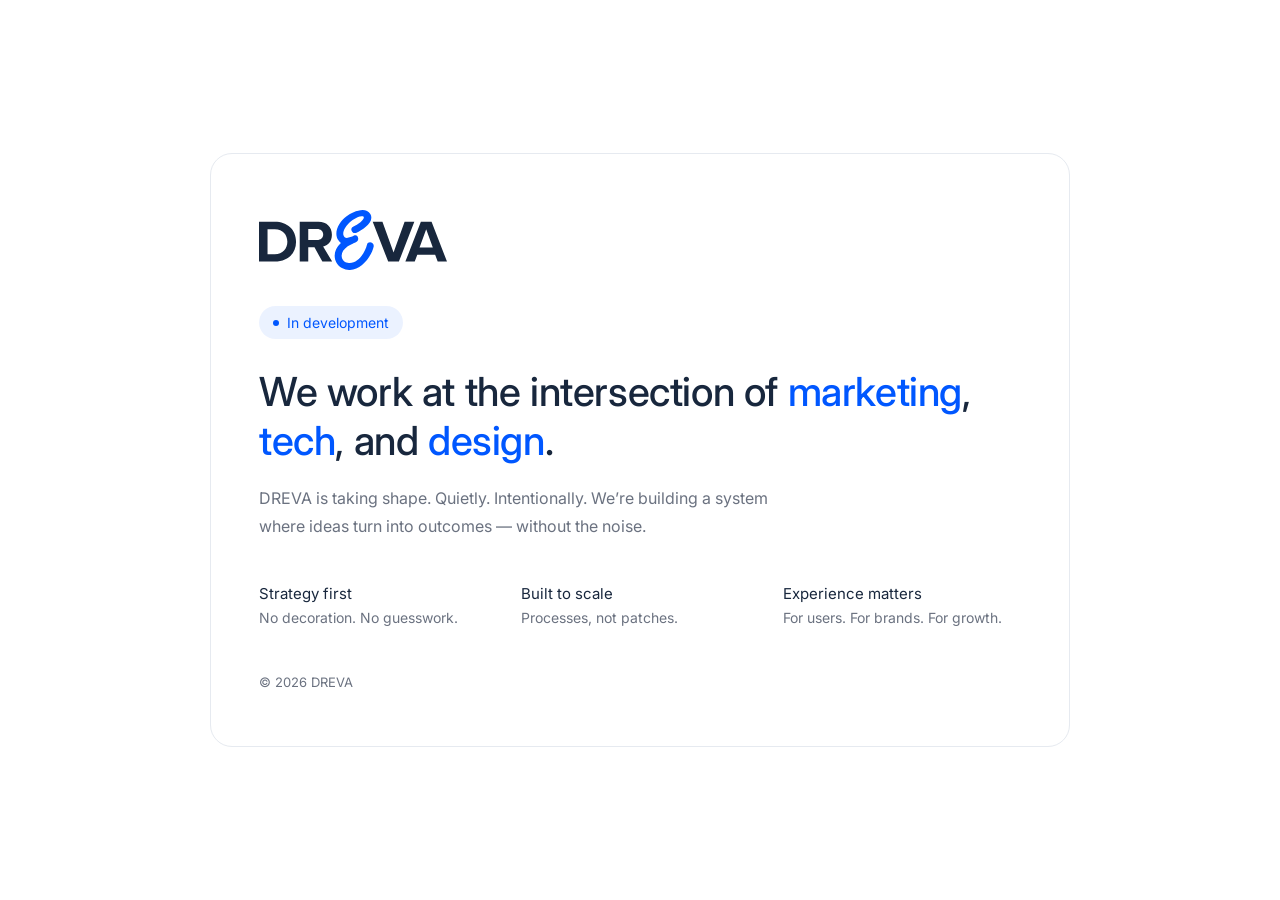
==== index.html @ 3dde1251 "Update and rename dreva-website.html to index.html" ====
<!DOCTYPE html>
<html lang="en">
<head>
  <meta charset="UTF-8" />
  <meta name="viewport" content="width=device-width, initial-scale=1.0" />
  <title>DREVA — In Development</title>

  <link href="https://fonts.googleapis.com/css2?family=Inter:wght@400;500;600&display=swap" rel="stylesheet">

  <style>
    :root {
      --navy: #18273d;
      --blue: #0057ff;
      --muted: #6b7280;
      --border: #e6eaf0;
    }

    * {
      margin: 0;
      padding: 0;
      box-sizing: border-box;
      font-family: 'Inter', sans-serif;
    }

    body {
      background: #ffffff;
      color: var(--navy);
      min-height: 100vh;
      display: flex;
      align-items: center;
      justify-content: center;
    }

    .wrap {
      max-width: 900px;
      width: 100%;
      padding: 32px 20px;
    }

    .card {
      border: 1px solid var(--border);
      border-radius: 22px;
      padding: 56px 48px;
    }

    .logo {
      display: flex;
      justify-content: left;
      margin-bottom: 36px;
    }

    .status {
      display: inline-flex;
      align-items: center;
      gap: 8px;
      font-size: 14px;
      color: var(--blue);
      background: rgba(0, 87, 255, 0.08);
      padding: 8px 14px;
      border-radius: 999px;
      margin-bottom: 28px;
    }

    .dot {
      width: 6px;
      height: 6px;
      background: var(--blue);
      border-radius: 50%;
    }

    h1 {
      font-size: 40px;
      font-weight: 500;
      letter-spacing: -0.4px;
      margin-bottom: 20px;
    }

    h1 span {
      color: var(--blue);
    }

    .copy {
      font-size: 16px;
      color: var(--muted);
      line-height: 1.7;
      max-width: 520px;
      margin-bottom: 44px;
    }

    .points {
      display: grid;
      grid-template-columns: repeat(auto-fit, minmax(200px, 1fr));
      gap: 24px;
    }

    .point {
      font-size: 15px;
      color: var(--navy);
    }

    .point span {
      color: var(--muted);
      display: block;
      margin-top: 6px;
      font-size: 14px;
    }

    footer {
      margin-top: 48px;
      font-size: 13px;
      color: var(--muted);
    }

    @media (max-width: 768px) {
      .card {
        padding: 40px 24px;
      }

      h1 {
        font-size: 32px;
      }
    }
  </style>
</head>
<body>

  <div class="wrap">
    <div class="card">

      <!-- LOGO (INLINE SVG YOU ATTACHED) -->
      <div class="logo">
        <!-- Replace this SVG block ONLY if you update the logo -->
        <img src="dreva-logo.svg" alt="Dreva">
      </div>

      <!-- STATUS -->
      <div class="status">
        <span class="dot"></span>
        In development
      </div>

      <!-- MAIN MESSAGE -->
      <h1>
        We work at the intersection of <span>marketing</span>, <span>tech</span>, and <span>design</span>.
      </h1>

      <p class="copy">
        DREVA is taking shape.  
        Quietly. Intentionally.  
        We’re building a system where ideas turn into outcomes — without the noise.
      </p>

      <!-- KEY IDEAS -->
      <div class="points">
        <div class="point">
          Strategy first
          <span>No decoration. No guesswork.</span>
        </div>

        <div class="point">
          Built to scale
          <span>Processes, not patches.</span>
        </div>

        <div class="point">
          Experience matters
          <span>For users. For brands. For growth.</span>
        </div>
      </div>

      <footer>
        © 2026 DREVA
      </footer>

    </div>
  </div>

</body>
</html>
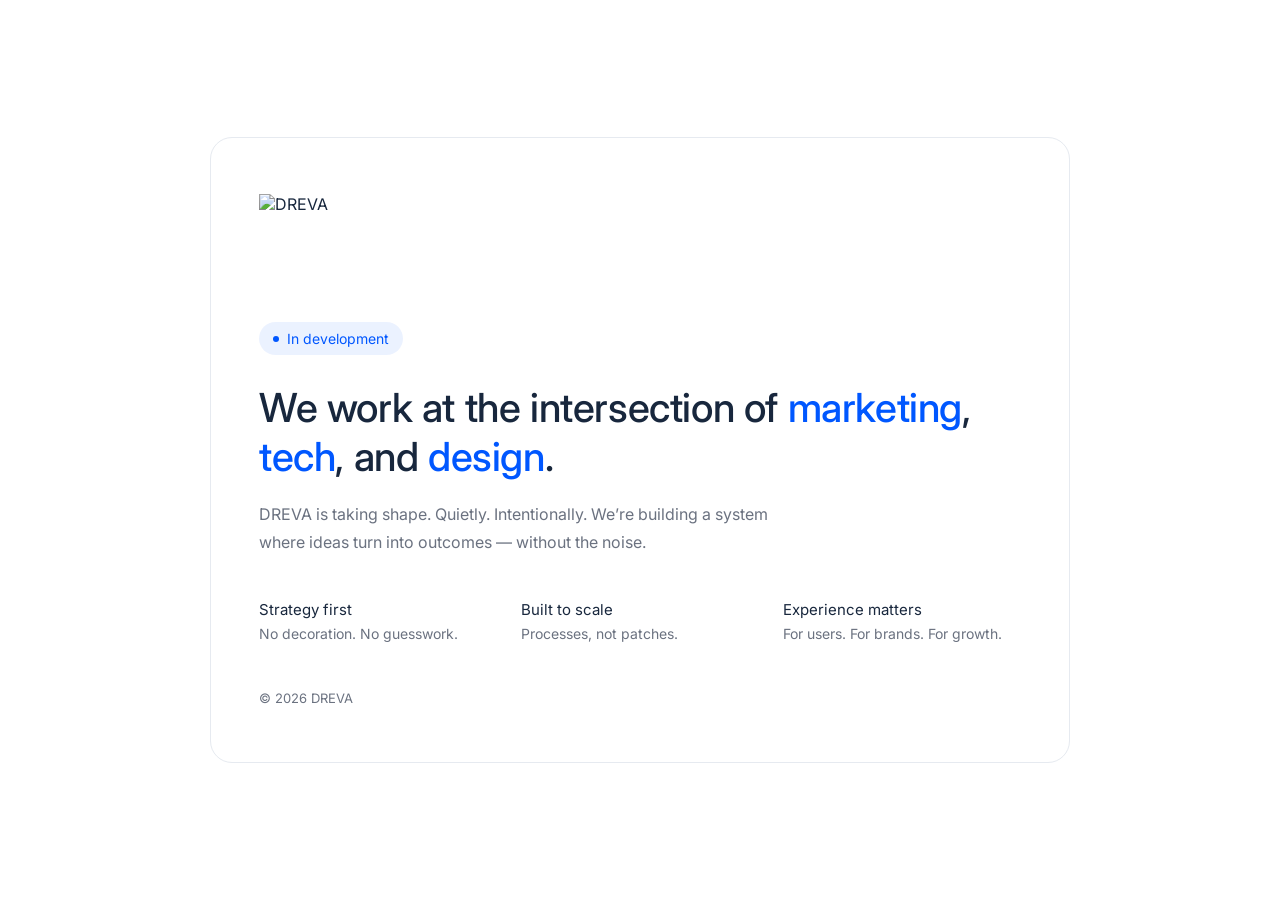
==== commit 46330516: "Update index.html" ====
--- a/index.html
+++ b/index.html
@@ -130,7 +130,18 @@
       <!-- LOGO (INLINE SVG YOU ATTACHED) -->
       <div class="logo">
         <!-- Replace this SVG block ONLY if you update the logo -->
-        <img src="dreva-logo.svg" alt="Dreva">
+<!-- LOGO -->
+<div class="logo">
+  <img
+    src="Artboard 2Preview.png"
+    alt="DREVA"
+    style="
+      height: 56px;
+      width: auto;
+      display: block;
+    "
+  />
+</div>
       </div>
 
       <!-- STATUS -->
@@ -177,3 +188,4 @@
 
 </body>
 </html>
+
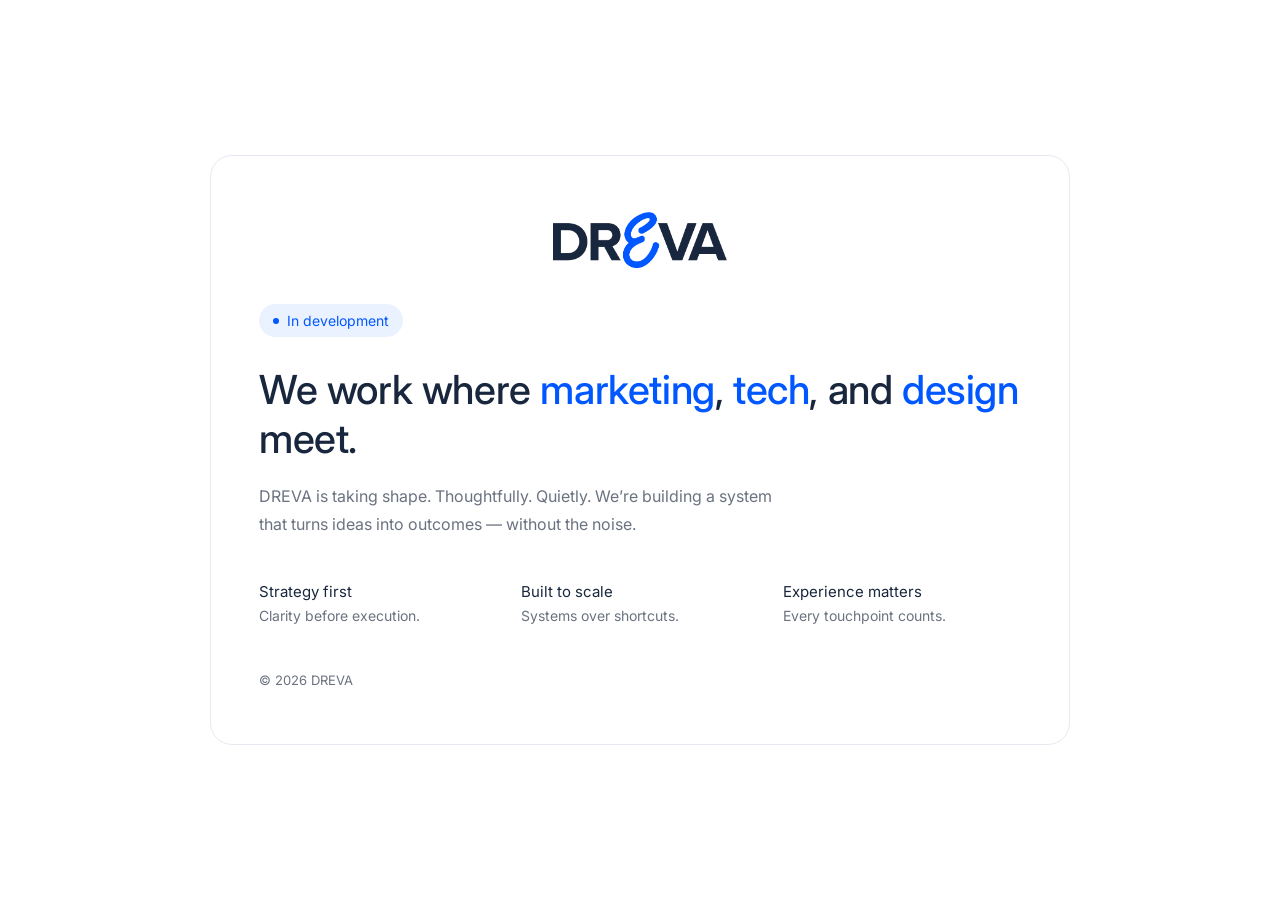
==== commit 9505c669: "Add files via upload" ====
--- a/index.html
+++ b/index.html
@@ -41,12 +41,19 @@
       border: 1px solid var(--border);
       border-radius: 22px;
       padding: 56px 48px;
+      background: #fff;
     }
 
     .logo {
       display: flex;
-      justify-content: left;
+      justify-content: center;
       margin-bottom: 36px;
+    }
+
+    .logo img {
+      height: 56px;
+      width: auto;
+      display: block;
     }
 
     .status {
@@ -127,21 +134,9 @@
   <div class="wrap">
     <div class="card">
 
-      <!-- LOGO (INLINE SVG YOU ATTACHED) -->
+      <!-- LOGO -->
       <div class="logo">
-        <!-- Replace this SVG block ONLY if you update the logo -->
-<!-- LOGO -->
-<div class="logo">
-  <img
-    src="Artboard 2Preview.png"
-    alt="DREVA"
-    style="
-      height: 56px;
-      width: auto;
-      display: block;
-    "
-  />
-</div>
+        <img src="Artboard 2Preview.png" alt="DREVA" />
       </div>
 
       <!-- STATUS -->
@@ -152,30 +147,30 @@
 
       <!-- MAIN MESSAGE -->
       <h1>
-        We work at the intersection of <span>marketing</span>, <span>tech</span>, and <span>design</span>.
+        We work where <span>marketing</span>, <span>tech</span>, and <span>design</span> meet.
       </h1>
 
       <p class="copy">
         DREVA is taking shape.  
-        Quietly. Intentionally.  
-        We’re building a system where ideas turn into outcomes — without the noise.
+        Thoughtfully. Quietly.  
+        We’re building a system that turns ideas into outcomes — without the noise.
       </p>
 
       <!-- KEY IDEAS -->
       <div class="points">
         <div class="point">
           Strategy first
-          <span>No decoration. No guesswork.</span>
+          <span>Clarity before execution.</span>
         </div>
 
         <div class="point">
           Built to scale
-          <span>Processes, not patches.</span>
+          <span>Systems over shortcuts.</span>
         </div>
 
         <div class="point">
           Experience matters
-          <span>For users. For brands. For growth.</span>
+          <span>Every touchpoint counts.</span>
         </div>
       </div>
 
@@ -188,4 +183,3 @@
 
 </body>
 </html>
-
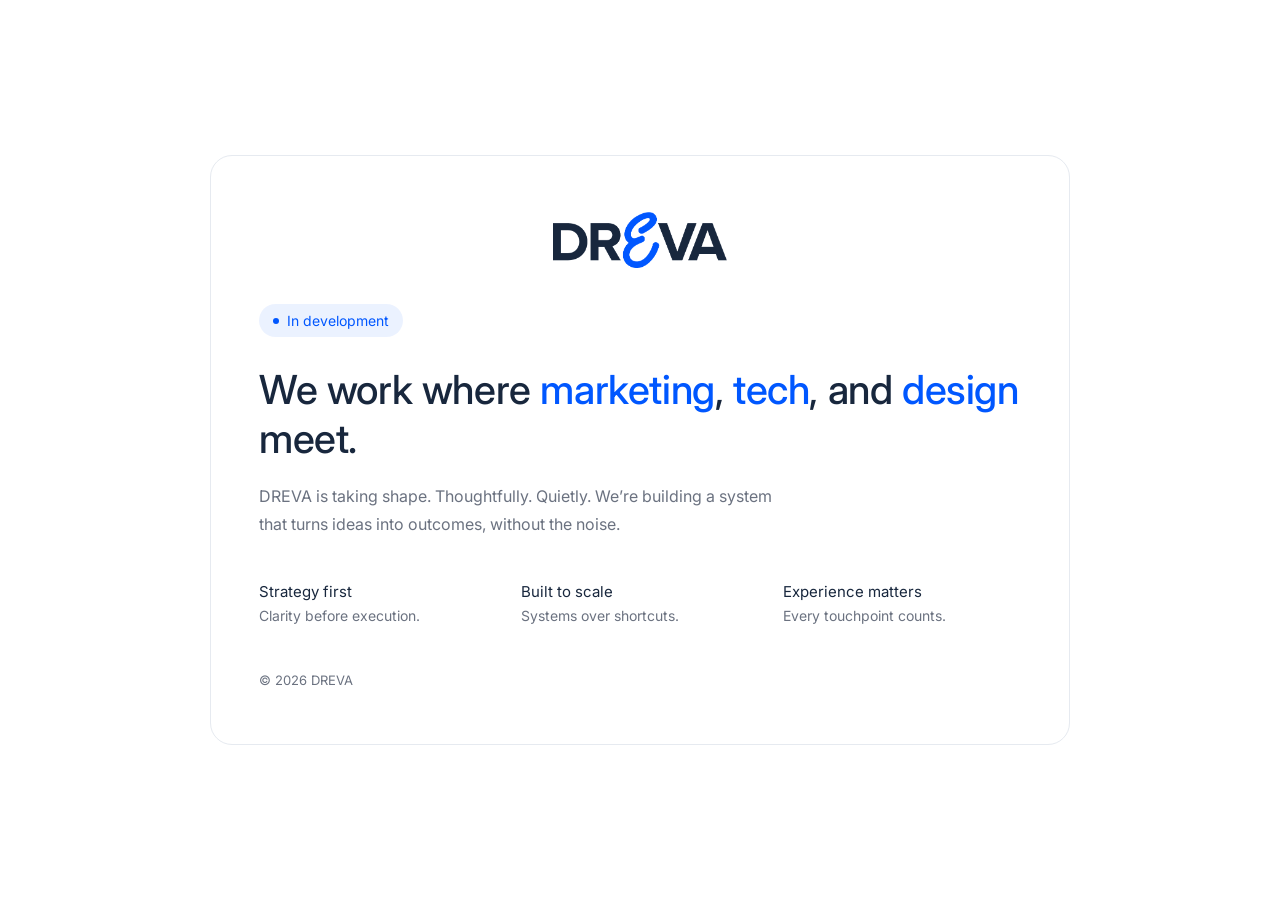
==== commit 66a89ad8: "Update index.html" ====
--- a/index.html
+++ b/index.html
@@ -153,7 +153,7 @@
       <p class="copy">
         DREVA is taking shape.  
         Thoughtfully. Quietly.  
-        We’re building a system that turns ideas into outcomes — without the noise.
+        We’re building a system that turns ideas into outcomes, without the noise.
       </p>
 
       <!-- KEY IDEAS -->
@@ -183,3 +183,4 @@
 
 </body>
 </html>
+
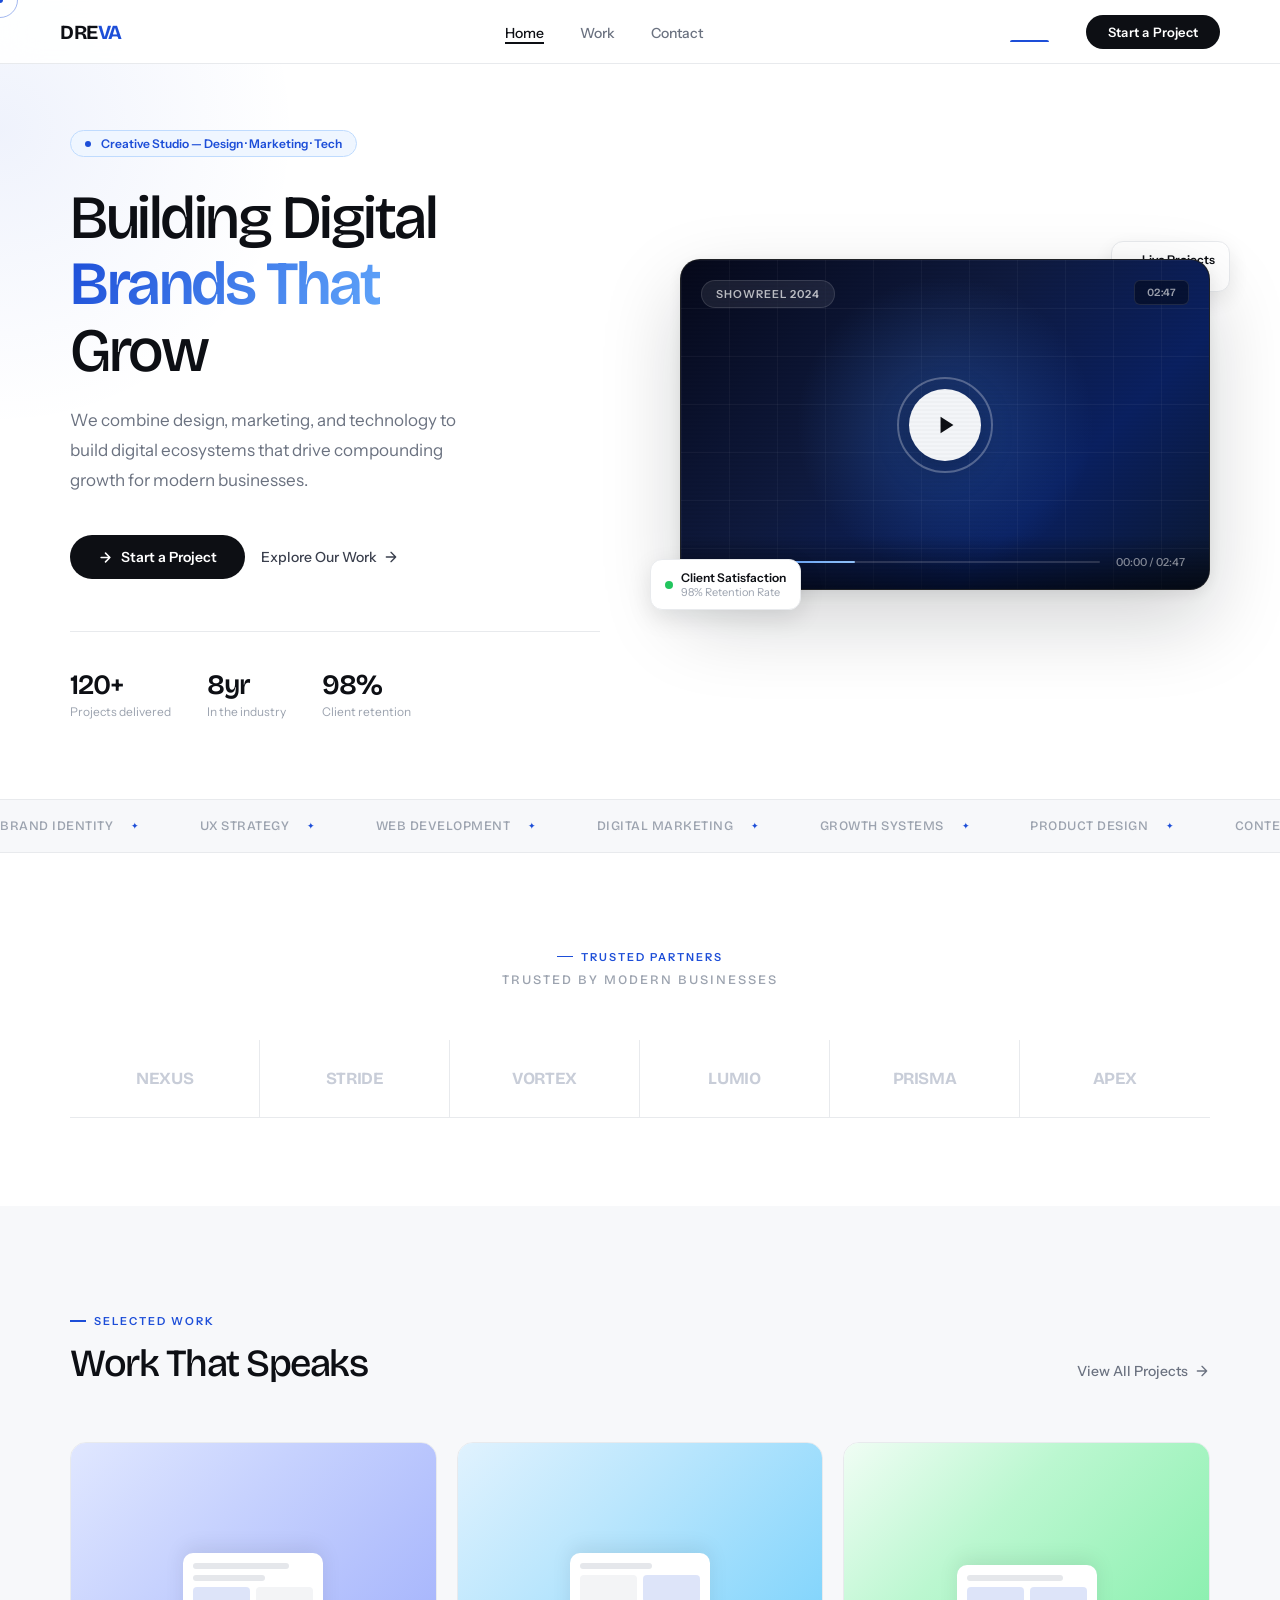
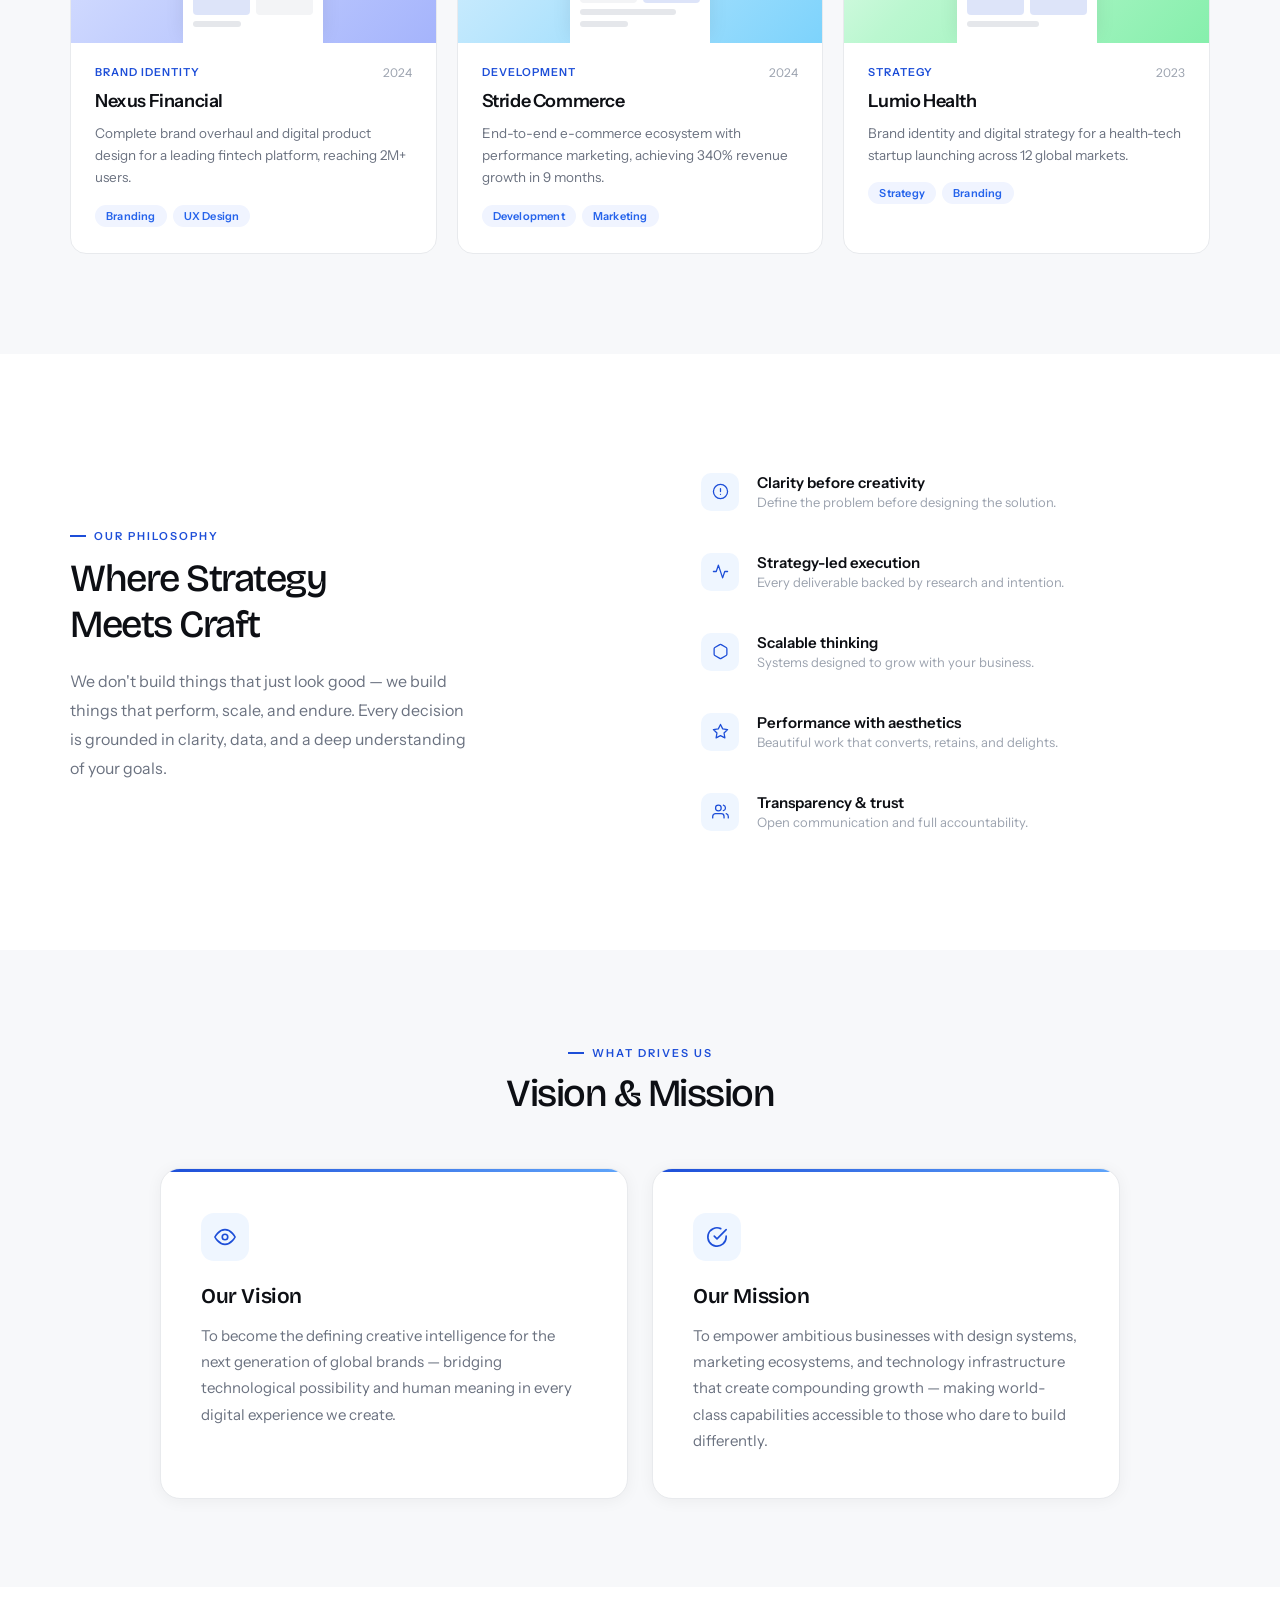
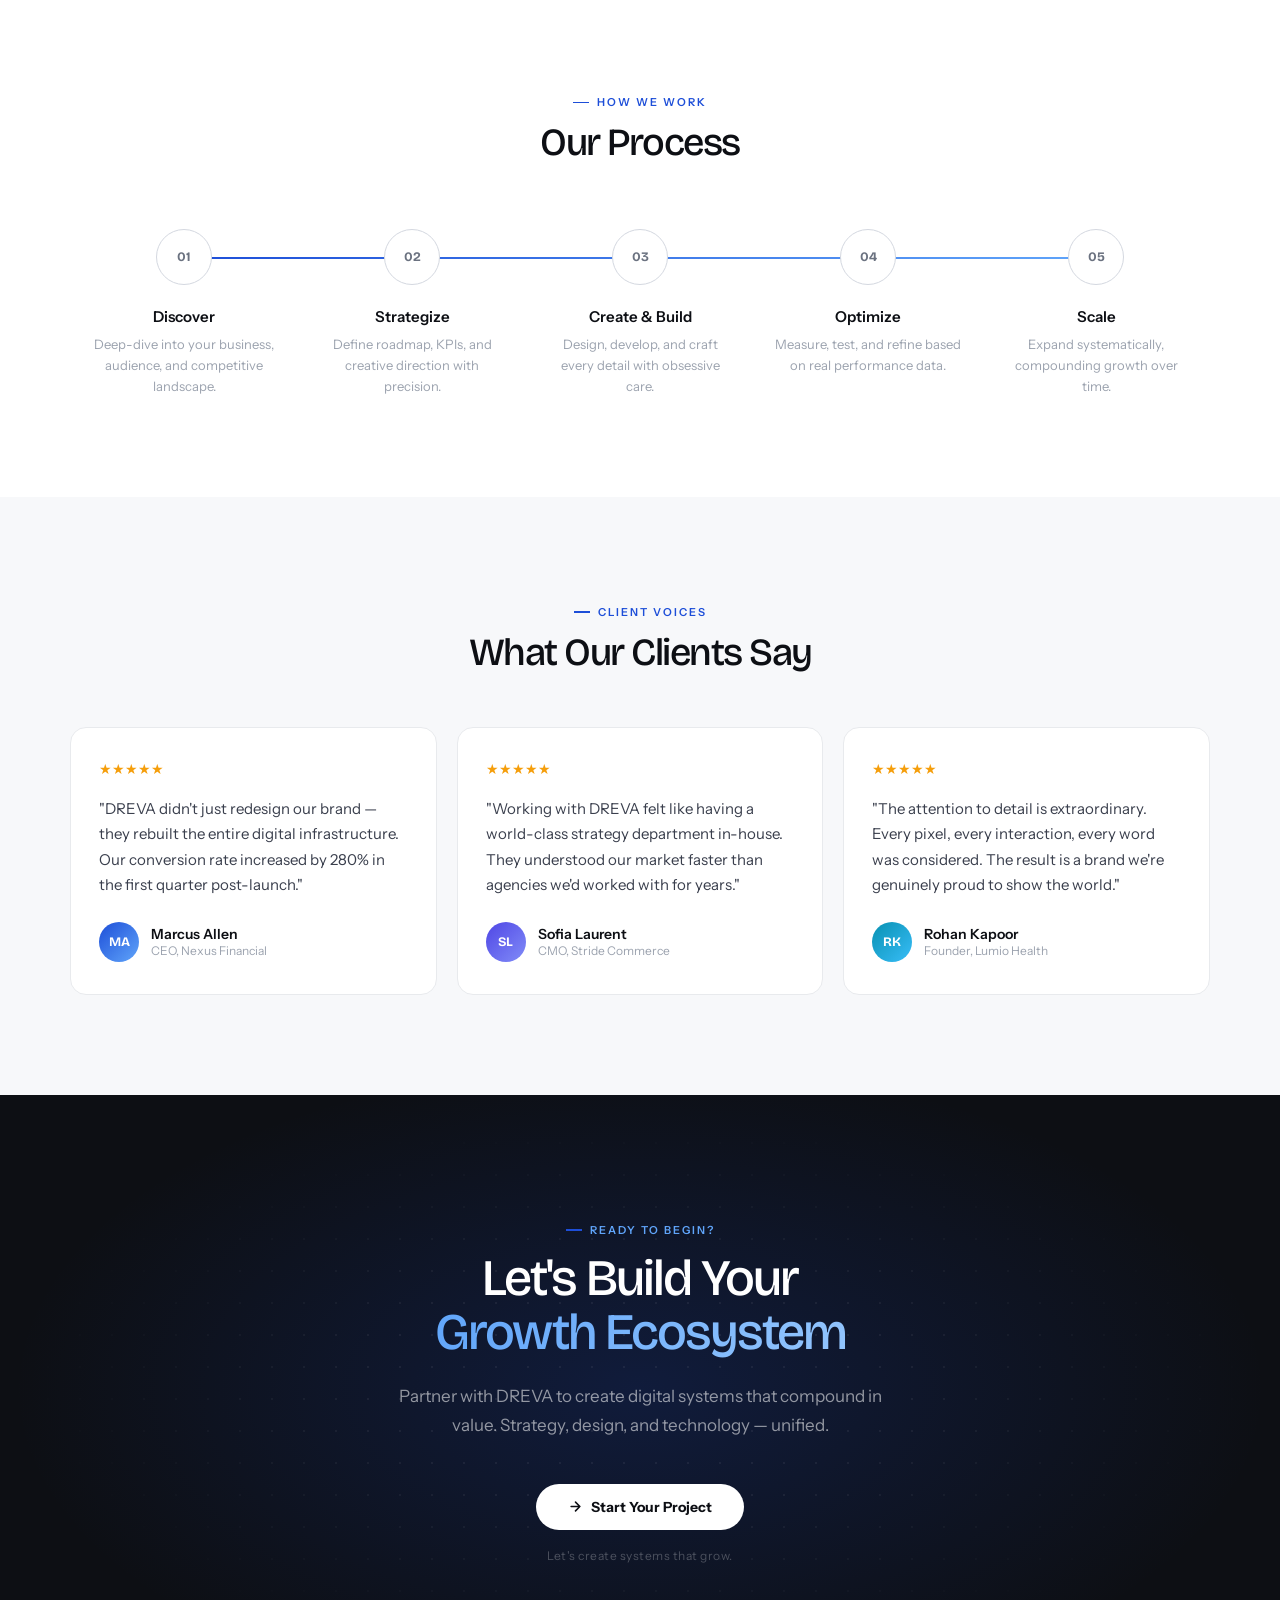
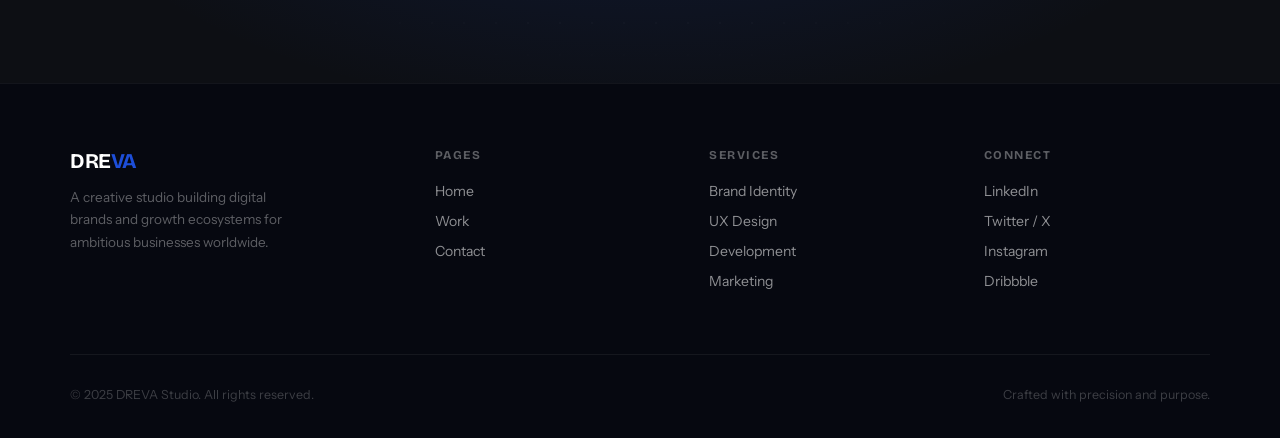
==== commit 342700db: "Update index.html" ====
--- a/index.html
+++ b/index.html
@@ -1,186 +1,1429 @@
 <!DOCTYPE html>
 <html lang="en">
 <head>
-  <meta charset="UTF-8" />
-  <meta name="viewport" content="width=device-width, initial-scale=1.0" />
-  <title>DREVA — In Development</title>
-
-  <link href="https://fonts.googleapis.com/css2?family=Inter:wght@400;500;600&display=swap" rel="stylesheet">
-
-  <style>
-    :root {
-      --navy: #18273d;
-      --blue: #0057ff;
-      --muted: #6b7280;
-      --border: #e6eaf0;
-    }
-
-    * {
-      margin: 0;
-      padding: 0;
-      box-sizing: border-box;
-      font-family: 'Inter', sans-serif;
-    }
-
-    body {
-      background: #ffffff;
-      color: var(--navy);
-      min-height: 100vh;
-      display: flex;
-      align-items: center;
-      justify-content: center;
-    }
-
-    .wrap {
-      max-width: 900px;
-      width: 100%;
-      padding: 32px 20px;
-    }
-
-    .card {
-      border: 1px solid var(--border);
-      border-radius: 22px;
-      padding: 56px 48px;
-      background: #fff;
-    }
-
-    .logo {
-      display: flex;
-      justify-content: center;
-      margin-bottom: 36px;
-    }
-
-    .logo img {
-      height: 56px;
-      width: auto;
-      display: block;
-    }
-
-    .status {
-      display: inline-flex;
-      align-items: center;
-      gap: 8px;
-      font-size: 14px;
-      color: var(--blue);
-      background: rgba(0, 87, 255, 0.08);
-      padding: 8px 14px;
-      border-radius: 999px;
-      margin-bottom: 28px;
-    }
-
-    .dot {
-      width: 6px;
-      height: 6px;
-      background: var(--blue);
-      border-radius: 50%;
-    }
-
-    h1 {
-      font-size: 40px;
-      font-weight: 500;
-      letter-spacing: -0.4px;
-      margin-bottom: 20px;
-    }
-
-    h1 span {
-      color: var(--blue);
-    }
-
-    .copy {
-      font-size: 16px;
-      color: var(--muted);
-      line-height: 1.7;
-      max-width: 520px;
-      margin-bottom: 44px;
-    }
-
-    .points {
-      display: grid;
-      grid-template-columns: repeat(auto-fit, minmax(200px, 1fr));
-      gap: 24px;
-    }
-
-    .point {
-      font-size: 15px;
-      color: var(--navy);
-    }
-
-    .point span {
-      color: var(--muted);
-      display: block;
-      margin-top: 6px;
-      font-size: 14px;
-    }
-
-    footer {
-      margin-top: 48px;
-      font-size: 13px;
-      color: var(--muted);
-    }
-
-    @media (max-width: 768px) {
-      .card {
-        padding: 40px 24px;
-      }
-
-      h1 {
-        font-size: 32px;
-      }
-    }
-  </style>
+<meta charset="UTF-8">
+<meta name="viewport" content="width=device-width, initial-scale=1.0">
+<title>DREVA — Creative Studio</title>
+<link rel="preconnect" href="https://fonts.googleapis.com">
+<link href="https://fonts.googleapis.com/css2?family=Instrument+Sans:wght@300;400;500;600&family=Bricolage+Grotesque:wght@300;400;500;600;700&display=swap" rel="stylesheet">
+<style>
+*,*::before,*::after{box-sizing:border-box;margin:0;padding:0}
+:root{
+  --w:#ffffff;--ow:#f7f8fa;--bg2:#f2f4f7;
+  --bdr:#e8eaed;--bdr2:#d4d8e0;
+  --ink:#0d0f14;--ink2:#3a3f4d;--ink3:#6b7280;--ink4:#9ca3af;
+  --blue:#1d4ed8;--blue2:#3b82f6;--bluepale:#eff6ff;--bluebdr:#bfdbfe;
+  --tagbg:#f0f4ff;--tagc:#2563eb;
+}
+html{scroll-behavior:smooth}
+body{font-family:'Instrument Sans',sans-serif;background:var(--w);color:var(--ink);overflow-x:hidden;cursor:none}
+
+/* CURSOR */
+.cd{width:8px;height:8px;border-radius:50%;background:var(--blue);position:fixed;top:0;left:0;pointer-events:none;z-index:9999;transform:translate(-50%,-50%)}
+.cr{width:32px;height:32px;border-radius:50%;border:1.5px solid rgba(29,78,216,.35);position:fixed;top:0;left:0;pointer-events:none;z-index:9998;transform:translate(-50%,-50%);transition:width .3s,height .3s,border-color .3s}
+.cr.big{width:52px;height:52px;border-color:rgba(29,78,216,.6)}
+
+/* NAV */
+nav{position:fixed;top:0;left:0;right:0;z-index:200;padding:0 60px;height:64px;display:flex;align-items:center;justify-content:space-between;background:rgba(255,255,255,.9);backdrop-filter:blur(18px);border-bottom:1px solid var(--bdr);transition:height .3s}
+nav.sm{height:56px}
+.logo{font-family:'Bricolage Grotesque',sans-serif;font-weight:700;font-size:20px;letter-spacing:-.4px;color:var(--ink);text-decoration:none}
+.logo em{color:var(--blue);font-style:normal}
+.nl{display:flex;gap:36px;list-style:none}
+.nl a{color:var(--ink3);text-decoration:none;font-size:14px;font-weight:500;transition:color .25s}
+.nl a:hover,.nl a.on{color:var(--ink)}
+.npill{background:var(--ink);color:#fff;padding:9px 22px;border-radius:100px;font-size:13px;font-weight:600;text-decoration:none;cursor:none;transition:background .25s,box-shadow .25s;letter-spacing:.2px}
+.npill:hover{background:var(--blue);box-shadow:0 4px 20px rgba(29,78,216,.3)}
+
+/* PAGES */
+.page{display:none}.page.active{display:block}
+
+/* REVEAL */
+.rv{opacity:0;transform:translateY(28px);transition:opacity .7s ease,transform .7s ease}
+.rv.in{opacity:1;transform:none}
+.d1{transition-delay:.1s}.d2{transition-delay:.2s}.d3{transition-delay:.3s}.d4{transition-delay:.4s}
+
+/* SHARED */
+.w{max-width:1260px;margin:0 auto;width:100%;padding:0 60px}
+.lbl{font-size:11px;font-weight:600;letter-spacing:2px;text-transform:uppercase;color:var(--blue);display:inline-flex;align-items:center;gap:8px}
+.lbl::before{content:'';width:16px;height:1.5px;background:var(--blue);display:block}
+h1,h2,h3,h4{font-family:'Bricolage Grotesque',sans-serif}
+
+/* ── HERO ── */
+.hero{padding:130px 0 0;background:var(--w);overflow:hidden}
+.htop{padding:0 60px;max-width:1260px;margin:0 auto;display:grid;grid-template-columns:1fr 1fr;gap:80px;align-items:center}
+.hkick{display:inline-flex;align-items:center;gap:10px;background:var(--bluepale);border:1px solid var(--bluebdr);padding:5px 14px;border-radius:100px;font-size:12px;font-weight:600;color:var(--blue);margin-bottom:28px;animation:fup .7s ease both}
+.hpulse{width:6px;height:6px;border-radius:50%;background:var(--blue);animation:blink 2s infinite}
+@keyframes blink{0%,100%{opacity:1}50%{opacity:.3}}
+@keyframes fup{from{opacity:0;transform:translateY(24px)}to{opacity:1;transform:none}}
+.hero h1{font-size:clamp(40px,4.8vw,68px);font-weight:500;line-height:1.08;letter-spacing:-2.5px;color:var(--ink);animation:fup .7s .08s ease both}
+.hero h1 strong{font-weight:600;background:linear-gradient(120deg,var(--blue) 0%,#60a5fa 100%);-webkit-background-clip:text;-webkit-text-fill-color:transparent;background-clip:text}
+.hsub{margin-top:22px;color:var(--ink3);font-size:17px;line-height:1.75;max-width:420px;animation:fup .7s .16s ease both}
+.hctas{display:flex;align-items:center;gap:16px;margin-top:40px;animation:fup .7s .24s ease both}
+.bdark{background:var(--ink);color:#fff;padding:13px 28px;border-radius:100px;font-size:14px;font-weight:600;text-decoration:none;cursor:none;display:inline-flex;align-items:center;gap:8px;transition:background .25s,box-shadow .25s}
+.bdark:hover{background:var(--blue);box-shadow:0 8px 28px rgba(29,78,216,.28)}
+.bghost{color:var(--ink2);font-size:14px;font-weight:500;text-decoration:none;cursor:none;display:inline-flex;align-items:center;gap:6px;transition:color .25s}
+.bghost:hover{color:var(--blue)}
+.bghost svg,.link-arr svg{transition:transform .25s}
+.bghost:hover svg{transform:translateX(3px)}
+.hstats{display:flex;gap:36px;margin-top:52px;padding-top:36px;border-top:1px solid var(--bdr);animation:fup .7s .32s ease both}
+.snum{font-family:'Bricolage Grotesque',sans-serif;font-size:28px;font-weight:600;color:var(--ink);letter-spacing:-1px}
+.slbl{font-size:12px;color:var(--ink4);margin-top:2px}
+
+/* REEL */
+.reel-col{animation:fup .7s .32s ease both}
+.reel-outer{position:relative}
+.reel-card{border-radius:20px;overflow:hidden;background:var(--ink);border:1px solid rgba(255,255,255,.08);position:relative;aspect-ratio:16/10;box-shadow:0 32px 80px rgba(13,15,20,.18),0 4px 16px rgba(13,15,20,.08);cursor:none;transition:transform .4s ease,box-shadow .4s ease}
+.reel-card:hover{transform:translateY(-6px);box-shadow:0 44px 100px rgba(13,15,20,.22)}
+.rbg{position:absolute;inset:0;background:linear-gradient(135deg,#06091a 0%,#0f1a3e 40%,#0a2060 70%,#0c1830 100%)}
+.rgrid{position:absolute;inset:0;background-image:linear-gradient(rgba(255,255,255,.04) 1px,transparent 1px),linear-gradient(90deg,rgba(255,255,255,.04) 1px,transparent 1px);background-size:48px 48px}
+.rglow{position:absolute;width:300px;height:300px;border-radius:50%;background:radial-gradient(circle,rgba(59,130,246,.3) 0%,transparent 70%);top:50%;left:50%;transform:translate(-50%,-50%);animation:gp 4s ease-in-out infinite}
+@keyframes gp{0%,100%{opacity:.6;transform:translate(-50%,-50%) scale(1)}50%{opacity:1;transform:translate(-50%,-50%) scale(1.15)}}
+.rlbl{position:absolute;top:20px;left:20px;background:rgba(255,255,255,.08);backdrop-filter:blur(12px);border:1px solid rgba(255,255,255,.12);padding:6px 14px;border-radius:100px;font-size:11px;font-weight:600;color:rgba(255,255,255,.7);letter-spacing:1px;text-transform:uppercase}
+.rdur{position:absolute;top:20px;right:20px;background:rgba(0,0,0,.4);backdrop-filter:blur(12px);border:1px solid rgba(255,255,255,.1);padding:5px 12px;border-radius:6px;font-size:11px;font-weight:600;color:rgba(255,255,255,.6);font-family:'Bricolage Grotesque',sans-serif}
+.rplay{position:absolute;top:50%;left:50%;transform:translate(-50%,-50%);width:72px;height:72px;border-radius:50%;background:rgba(255,255,255,.95);display:flex;align-items:center;justify-content:center;transition:transform .3s ease;box-shadow:0 8px 32px rgba(0,0,0,.3)}
+.reel-card:hover .rplay{transform:translate(-50%,-50%) scale(1.08)}
+.rplay svg{width:22px;height:22px;color:var(--ink);margin-left:3px}
+.rbot{position:absolute;bottom:0;left:0;right:0;padding:20px 24px;background:linear-gradient(to top,rgba(0,0,0,.6) 0%,transparent 100%);display:flex;align-items:center;justify-content:space-between}
+.rprog{flex:1;height:2px;background:rgba(255,255,255,.15);border-radius:2px;margin-right:16px;overflow:hidden}
+.rprogb{height:100%;width:38%;background:linear-gradient(90deg,var(--blue2),#93c5fd);border-radius:2px}
+.rtime{font-size:11px;color:rgba(255,255,255,.5);font-weight:500}
+.rchip{position:absolute;background:white;border:1px solid var(--bdr);border-radius:12px;padding:10px 14px;box-shadow:0 8px 24px rgba(13,15,20,.1);font-size:12px;white-space:nowrap}
+.rchip1{bottom:-20px;left:-30px;display:flex;align-items:center;gap:8px}
+.rchip2{top:-18px;right:-20px;display:flex;align-items:center;gap:8px}
+.cdot{width:8px;height:8px;border-radius:50%}
+.cgreen{background:#22c55e}.cblue{background:var(--blue2)}
+.clbl{font-weight:600;color:var(--ink);font-size:12px}
+.csub{font-size:11px;color:var(--ink4)}
+
+/* TICKER */
+.ticker-wrap{margin-top:80px;border-top:1px solid var(--bdr);border-bottom:1px solid var(--bdr);padding:18px 0;overflow:hidden;background:var(--ow)}
+.ticker-track{display:flex;gap:60px;animation:tick 28s linear infinite;white-space:nowrap;width:max-content}
+@keyframes tick{from{transform:translateX(0)}to{transform:translateX(-50%)}}
+.ti{font-family:'Bricolage Grotesque',sans-serif;font-size:13px;font-weight:500;color:var(--ink4);letter-spacing:.5px;text-transform:uppercase;display:flex;align-items:center;gap:18px}
+.ti::after{content:'✦';color:var(--blue);font-size:9px}
+
+/* CLIENTS */
+.csec{padding:88px 0;background:var(--w)}
+.chead{text-align:center;margin-bottom:52px}
+.chead h2{font-size:13px;font-weight:500;color:var(--ink4);letter-spacing:2px;text-transform:uppercase;margin-top:8px}
+.crow{display:flex;flex-wrap:wrap;justify-content:center;align-items:center}
+.ccell{flex:0 0 16.66%;display:flex;align-items:center;justify-content:center;padding:28px 20px;border-right:1px solid var(--bdr);border-bottom:1px solid var(--bdr);transition:background .25s}
+.ccell:hover{background:var(--ow)}
+.ccell:nth-child(6n){border-right:none}
+.wm{font-family:'Bricolage Grotesque',sans-serif;font-weight:700;font-size:17px;color:#c8cdd8;letter-spacing:-.4px;transition:color .25s;user-select:none}
+.ccell:hover .wm{color:#8898b0}
+
+/* SELECTED WORK HOME */
+.hwsec{padding:100px 0;background:var(--ow)}
+.hwh{display:flex;justify-content:space-between;align-items:flex-end;margin-bottom:56px}
+.hwh h2{font-size:clamp(32px,3vw,46px);font-weight:500;letter-spacing:-1.5px;color:var(--ink);margin-top:12px}
+.link-arr{display:inline-flex;align-items:center;gap:6px;color:var(--ink3);font-size:14px;font-weight:500;text-decoration:none;cursor:none;transition:color .25s;white-space:nowrap;margin-bottom:6px}
+.link-arr:hover{color:var(--blue)}
+.link-arr:hover svg{transform:translateX(4px)}
+.hwgrid{display:grid;grid-template-columns:repeat(3,1fr);gap:20px}
+.hwcard{background:var(--w);border-radius:16px;border:1px solid var(--bdr);overflow:hidden;transition:transform .35s ease,box-shadow .35s ease,border-color .35s}
+.hwcard:hover{transform:translateY(-6px);box-shadow:0 20px 50px rgba(13,15,20,.09);border-color:var(--bdr2)}
+.hwthumb{height:200px;position:relative;overflow:hidden}
+.hwthi{width:100%;height:100%;transition:transform .5s ease}
+.hwcard:hover .hwthi{transform:scale(1.04)}
+.th1{background:linear-gradient(135deg,#e0e7ff 0%,#c7d2fe 40%,#a5b4fc 100%)}
+.th2{background:linear-gradient(135deg,#e0f2fe 0%,#bae6fd 40%,#7dd3fc 100%)}
+.th3{background:linear-gradient(135deg,#f0fdf4 0%,#bbf7d0 40%,#86efac 100%)}
+.thmock{position:absolute;bottom:0;left:50%;transform:translateX(-50%);width:140px}
+.mscr{background:white;border-radius:10px 10px 0 0;padding:10px;box-shadow:0 -6px 20px rgba(0,0,0,.08)}
+.mbar{height:6px;background:#e5e7eb;border-radius:3px;margin-bottom:6px}
+.mbar.w60{width:60%}.mbar.w80{width:80%}.mbar.w40{width:40%}
+.mrow{display:flex;gap:6px;margin-bottom:6px}
+.mblk{height:28px;border-radius:4px;background:#f3f4f6;flex:1}
+.mblk.acc{background:rgba(29,78,216,.15)}
+.hwbody{padding:22px 24px 26px}
+.hwmeta{display:flex;align-items:center;justify-content:space-between;margin-bottom:10px}
+.hwcat{font-size:11px;font-weight:600;color:var(--blue);letter-spacing:1px;text-transform:uppercase}
+.hwyr{font-size:12px;color:var(--ink4)}
+.hwtitle{font-size:18px;font-weight:600;color:var(--ink);letter-spacing:-.4px;margin-bottom:10px}
+.hwdesc{font-size:13.5px;color:var(--ink3);line-height:1.65;margin-bottom:16px}
+.hwtags{display:flex;gap:6px;flex-wrap:wrap}
+.tpill{font-size:11px;font-weight:600;padding:4px 11px;border-radius:100px;background:var(--tagbg);color:var(--tagc);letter-spacing:.2px}
+
+/* VALUES */
+.vsec{padding:100px 0;background:var(--w)}
+.vgrid{display:grid;grid-template-columns:1fr 1fr;gap:80px;align-items:center}
+.vleft h2{font-size:clamp(32px,3vw,46px);font-weight:500;letter-spacing:-1.5px;color:var(--ink);margin:12px 0 20px}
+.vleft p{color:var(--ink3);font-size:16px;line-height:1.8;max-width:400px}
+.vright{display:flex;flex-direction:column;gap:4px}
+.vrow{display:flex;align-items:center;gap:18px;padding:18px 20px;border-radius:12px;border:1px solid transparent;transition:background .25s,border-color .25s;cursor:default}
+.vrow:hover{background:var(--ow);border-color:var(--bdr)}
+.vic{width:38px;height:38px;flex-shrink:0;border-radius:10px;display:flex;align-items:center;justify-content:center;background:var(--bluepale);color:var(--blue)}
+.vic svg{width:17px;height:17px;stroke-width:1.8}
+.vtit{font-size:15px;font-weight:600;color:var(--ink);margin-bottom:2px}
+.vdesc{font-size:13px;color:var(--ink4)}
+
+/* VM */
+.vmsec{padding:88px 0;background:var(--ow)}
+.vmhead{text-align:center;margin-bottom:52px}
+.vmhead h2{font-size:clamp(30px,3vw,44px);font-weight:500;letter-spacing:-1.5px;color:var(--ink);margin-top:10px}
+.vmcards{display:grid;grid-template-columns:1fr 1fr;gap:24px;max-width:960px;margin:0 auto}
+.vmcard{background:var(--w);border-radius:20px;padding:44px 40px;border:1px solid var(--bdr);position:relative;overflow:hidden;box-shadow:0 2px 16px rgba(13,15,20,.05);transition:box-shadow .3s,transform .3s}
+.vmcard:hover{box-shadow:0 12px 40px rgba(13,15,20,.1);transform:translateY(-4px)}
+.vmcard::before{content:'';position:absolute;top:0;left:0;right:0;height:3px;background:linear-gradient(90deg,var(--blue),#60a5fa)}
+.vmicon{width:48px;height:48px;border-radius:13px;background:var(--bluepale);display:flex;align-items:center;justify-content:center;color:var(--blue);margin-bottom:22px}
+.vmicon svg{width:22px;height:22px;stroke-width:1.8}
+.vmcard h3{font-size:21px;font-weight:600;color:var(--ink);margin-bottom:14px;letter-spacing:-.4px}
+.vmcard p{color:var(--ink3);font-size:15px;line-height:1.75}
+
+/* PROCESS */
+.prosec{padding:100px 0;background:var(--w)}
+.proh{text-align:center;margin-bottom:64px}
+.proh h2{font-size:clamp(30px,3vw,44px);font-weight:500;letter-spacing:-1.5px;color:var(--ink);margin-top:10px}
+.protrack{display:flex;gap:0;position:relative}
+.protrack::after{content:'';position:absolute;top:28px;left:10%;right:10%;height:1px;background:var(--bdr)}
+.pstep{flex:1;text-align:center;padding:0 20px;position:relative;z-index:2}
+.pnum{width:56px;height:56px;border-radius:50%;background:var(--w);border:1.5px solid var(--bdr2);display:flex;align-items:center;justify-content:center;margin:0 auto 22px;font-family:'Bricolage Grotesque',sans-serif;font-size:13px;font-weight:700;color:var(--ink3);transition:all .3s}
+.pstep:hover .pnum{border-color:var(--blue);color:var(--blue);background:var(--bluepale)}
+.ptit{font-size:15px;font-weight:600;color:var(--ink);margin-bottom:8px}
+.pdesc{font-size:13px;color:var(--ink4);line-height:1.6}
+
+/* TESTIMONIALS */
+.testsec{padding:100px 0;background:var(--ow)}
+.testh{text-align:center;margin-bottom:52px}
+.testh h2{font-size:clamp(30px,3vw,44px);font-weight:500;letter-spacing:-1.5px;color:var(--ink);margin-top:10px}
+.testgrid{display:grid;grid-template-columns:repeat(3,1fr);gap:20px}
+.testcard{background:var(--w);border-radius:16px;padding:32px 28px;border:1px solid var(--bdr);display:flex;flex-direction:column;transition:box-shadow .3s,transform .3s}
+.testcard:hover{box-shadow:0 12px 36px rgba(13,15,20,.08);transform:translateY(-4px)}
+.stars{color:#f59e0b;font-size:14px;margin-bottom:18px}
+.ttxt{color:var(--ink2);font-size:15px;line-height:1.7;flex:1;margin-bottom:24px}
+.tauth{display:flex;align-items:center;gap:12px}
+.av{width:40px;height:40px;border-radius:50%;font-family:'Bricolage Grotesque',sans-serif;font-weight:700;font-size:13px;color:white;display:flex;align-items:center;justify-content:center;flex-shrink:0}
+.ava{background:linear-gradient(135deg,#1d4ed8,#60a5fa)}
+.avb{background:linear-gradient(135deg,#4f46e5,#818cf8)}
+.avc{background:linear-gradient(135deg,#0891b2,#38bdf8)}
+.aname{font-size:14px;font-weight:600;color:var(--ink)}
+.arole{font-size:12px;color:var(--ink4)}
+
+/* CTA */
+.ctasec{padding:120px 0;background:var(--ink);position:relative;overflow:hidden;text-align:center}
+.ctabg{position:absolute;inset:0;background:radial-gradient(ellipse 70% 80% at 50% 50%,rgba(29,78,216,.2) 0%,transparent 70%)}
+.ctadots{position:absolute;inset:0;background-image:radial-gradient(rgba(255,255,255,.06) 1px,transparent 1px);background-size:32px 32px;mask-image:radial-gradient(ellipse at center,black 30%,transparent 70%)}
+.ctain{position:relative;z-index:2;max-width:640px;margin:0 auto;padding:0 60px}
+.ctain h2{font-size:clamp(34px,4vw,56px);font-weight:500;letter-spacing:-2px;color:white;line-height:1.06;margin:14px 0 22px}
+.ctain h2 span{background:linear-gradient(120deg,#60a5fa,#93c5fd);-webkit-background-clip:text;-webkit-text-fill-color:transparent;background-clip:text}
+.ctain p{color:rgba(255,255,255,.55);font-size:17px;line-height:1.7;margin-bottom:44px}
+.bwhite{background:white;color:var(--ink);padding:14px 32px;border-radius:100px;font-size:14px;font-weight:700;text-decoration:none;cursor:none;display:inline-flex;align-items:center;gap:8px;transition:box-shadow .25s,transform .25s}
+.bwhite:hover{box-shadow:0 8px 30px rgba(255,255,255,.2);transform:translateY(-2px)}
+.ctamic{font-size:12px;color:rgba(255,255,255,.25);margin-top:18px;letter-spacing:.5px}
+
+/* FOOTER */
+footer{background:#060810;padding:64px 0 36px;border-top:1px solid rgba(255,255,255,.05)}
+.ftgrid{display:grid;grid-template-columns:1.4fr 1fr 1fr 1fr;gap:48px;padding-bottom:52px;border-bottom:1px solid rgba(255,255,255,.06)}
+.ftbrand .logo{font-size:21px;display:inline-block;margin-bottom:12px}
+.ftbrand p{color:rgba(255,255,255,.35);font-size:13.5px;line-height:1.7;max-width:220px}
+.ftcol h5{font-family:'Bricolage Grotesque',sans-serif;font-size:12px;font-weight:700;letter-spacing:1.5px;text-transform:uppercase;color:rgba(255,255,255,.35);margin-bottom:20px}
+.ftcol a{display:block;color:rgba(255,255,255,.55);text-decoration:none;font-size:14px;margin-bottom:12px;transition:color .25s}
+.ftcol a:hover{color:white}
+.ftbot{display:flex;justify-content:space-between;align-items:center;padding-top:32px}
+.ftbot p{color:rgba(255,255,255,.22);font-size:12.5px}
+
+/* ─── WORK PAGE ─── */
+.wphero{padding:160px 0 80px;background:var(--w)}
+.wphero h1{font-size:clamp(40px,5vw,72px);font-weight:500;letter-spacing:-2.5px;color:var(--ink);margin:16px 0 22px;max-width:720px;line-height:1.05}
+.wphero p{color:var(--ink3);font-size:18px;max-width:480px;line-height:1.75}
+
+.wpfbar{background:var(--w);padding:0 0 48px}
+.wpfs{display:flex;gap:10px;flex-wrap:wrap}
+.wfb{padding:8px 20px;border-radius:100px;border:1.5px solid var(--bdr);background:transparent;color:var(--ink3);font-size:13px;font-weight:500;cursor:none;transition:all .25s;font-family:'Instrument Sans',sans-serif}
+.wfb.on,.wfb:hover{background:var(--ink);color:white;border-color:var(--ink)}
+
+/* FEATURED */
+.wpfeat{padding:0 0 80px;background:var(--w)}
+.fc{display:grid;grid-template-columns:1.15fr 1fr;border-radius:20px;overflow:hidden;border:1px solid var(--bdr);transition:box-shadow .35s;margin-bottom:20px;background:var(--w)}
+.fc:hover{box-shadow:0 20px 60px rgba(13,15,20,.1)}
+.fc.flip{direction:rtl}
+.fc.flip>*{direction:ltr}
+.fthumb{min-height:360px;position:relative;overflow:hidden}
+.fthi{position:absolute;inset:0;transition:transform .5s ease}
+.fc:hover .fthi{transform:scale(1.04)}
+.ft-nx{background:linear-gradient(135deg,#1e3a8a 0%,#1d4ed8 50%,#3b82f6 100%)}
+.ft-sc{background:linear-gradient(135deg,#064e3b 0%,#059669 50%,#34d399 100%)}
+.ft-lm{background:linear-gradient(135deg,#7c2d12 0%,#ea580c 50%,#fb923c 100%)}
+.ftart{position:absolute;inset:0;display:flex;align-items:center;justify-content:center}
+.ftlogo{width:160px;height:160px;border-radius:30px;background:rgba(255,255,255,.12);backdrop-filter:blur(8px);border:1px solid rgba(255,255,255,.2);display:flex;align-items:center;justify-content:center;font-family:'Bricolage Grotesque',sans-serif;font-size:38px;font-weight:800;color:white;letter-spacing:-2px;box-shadow:0 16px 40px rgba(0,0,0,.2)}
+.ftlbl{position:absolute;bottom:20px;left:20px;background:rgba(0,0,0,.3);backdrop-filter:blur(12px);border:1px solid rgba(255,255,255,.15);padding:6px 14px;border-radius:100px;font-size:11px;font-weight:600;color:rgba(255,255,255,.8);letter-spacing:.8px;text-transform:uppercase}
+.fbody{padding:48px;display:flex;flex-direction:column;justify-content:center}
+.ftags{display:flex;gap:6px;flex-wrap:wrap;margin-bottom:18px}
+.ftit{font-size:clamp(22px,2.2vw,32px);font-weight:600;color:var(--ink);letter-spacing:-1px;margin-bottom:16px}
+.fdesc{color:var(--ink3);font-size:15px;line-height:1.75;margin-bottom:28px}
+.fmet{display:flex;gap:28px;margin-bottom:32px;padding:20px;background:var(--ow);border-radius:12px}
+.fmn{font-family:'Bricolage Grotesque',sans-serif;font-size:24px;font-weight:600;color:var(--ink);letter-spacing:-1px}
+.fml{font-size:12px;color:var(--ink4);margin-top:2px}
+.fcta{display:inline-flex;align-items:center;gap:8px;color:var(--blue);font-size:14px;font-weight:600;text-decoration:none;cursor:none;transition:gap .25s}
+.fcta:hover{gap:12px}
+
+/* GRID MORE */
+.wpgsec{padding:20px 0 120px;background:var(--w)}
+.wpglbl{font-size:13px;font-weight:600;color:var(--ink4);margin-bottom:28px;letter-spacing:.5px}
+.wpg{display:grid;grid-template-columns:repeat(3,1fr);gap:20px}
+.wgc{background:var(--w);border-radius:16px;border:1px solid var(--bdr);overflow:hidden;transition:transform .3s,box-shadow .3s,border-color .3s}
+.wgc:hover{transform:translateY(-5px);box-shadow:0 16px 44px rgba(13,15,20,.09);border-color:var(--bdr2)}
+.wgth{height:180px;position:relative;overflow:hidden}
+.wgthi{position:absolute;inset:0;transition:transform .5s;display:flex;align-items:center;justify-content:center}
+.wgc:hover .wgthi{transform:scale(1.06)}
+.wg1{background:linear-gradient(135deg,#ede9fe,#c4b5fd,#a78bfa)}
+.wg2{background:linear-gradient(135deg,#fef9c3,#fde68a,#fbbf24)}
+.wg3{background:linear-gradient(135deg,#fce7f3,#fbcfe8,#f9a8d4)}
+.wg4{background:linear-gradient(135deg,#ccfbf1,#99f6e4,#5eead4)}
+.wg5{background:linear-gradient(135deg,#fee2e2,#fecaca,#f87171)}
+.wg6{background:linear-gradient(135deg,#e0f2fe,#bae6fd,#38bdf8)}
+.wgicon{width:64px;height:64px;border-radius:18px;background:rgba(255,255,255,.7);backdrop-filter:blur(8px);display:flex;align-items:center;justify-content:center;font-family:'Bricolage Grotesque',sans-serif;font-size:20px;font-weight:800;color:#1e293b;box-shadow:0 4px 16px rgba(0,0,0,.1);letter-spacing:-1px}
+.wgbody{padding:20px 22px 24px}
+.wgind{font-size:11px;text-transform:uppercase;letter-spacing:1px;color:var(--ink4);margin-bottom:6px;font-weight:600}
+.wgtitle{font-size:17px;font-weight:600;color:var(--ink);margin-bottom:8px;letter-spacing:-.3px}
+.wgdesc{font-size:13px;color:var(--ink3);line-height:1.6;margin-bottom:14px}
+.wgtags{display:flex;gap:6px;flex-wrap:wrap}
+.wgtag{font-size:10px;font-weight:600;padding:3px 10px;border-radius:100px;background:var(--tagbg);color:var(--tagc);text-transform:uppercase;letter-spacing:.3px}
+
+/* ─── CONTACT PAGE ─── */
+.cphero{padding:160px 0 80px;background:var(--w)}
+.cphero h1{font-size:clamp(38px,5vw,68px);font-weight:500;letter-spacing:-2.5px;color:var(--ink);margin:14px 0 20px;max-width:640px;line-height:1.06}
+.cphero p{color:var(--ink3);font-size:18px;max-width:460px;line-height:1.75}
+.cpbody{padding:60px 0 120px;background:var(--ow)}
+.cpgrid{display:grid;grid-template-columns:1fr 1.5fr;gap:80px;align-items:flex-start}
+.cpinfo{position:sticky;top:90px}
+.cpinfo h3{font-size:18px;font-weight:600;color:var(--ink);margin-bottom:32px;letter-spacing:-.3px}
+.cpdet{display:flex;align-items:flex-start;gap:14px;margin-bottom:24px}
+.cpdic{width:40px;height:40px;flex-shrink:0;border-radius:10px;background:var(--bluepale);border:1px solid var(--bluebdr);display:flex;align-items:center;justify-content:center;color:var(--blue)}
+.cpdic svg{width:17px;height:17px;stroke-width:1.8}
+.cpdl{font-size:11px;text-transform:uppercase;letter-spacing:1px;color:var(--ink4);font-weight:600;margin-bottom:3px}
+.cpdv{font-size:14px;font-weight:500;color:var(--ink)}
+.cpdivider{height:1px;background:var(--bdr);margin:28px 0}
+.cpsoc{display:flex;gap:10px}
+.sb{width:38px;height:38px;border-radius:10px;border:1.5px solid var(--bdr);background:var(--w);display:flex;align-items:center;justify-content:center;color:var(--ink3);transition:all .25s;cursor:none}
+.sb:hover{border-color:var(--blue);color:var(--blue);background:var(--bluepale)}
+.sb svg{width:15px;height:15px}
+.cpfc{background:var(--w);border-radius:20px;padding:48px;border:1px solid var(--bdr);box-shadow:0 4px 24px rgba(13,15,20,.06)}
+.cpfh h4{font-size:21px;font-weight:600;color:var(--ink);margin-bottom:6px;letter-spacing:-.4px}
+.cpfh p{font-size:14px;color:var(--ink4);margin-bottom:32px}
+.frow{display:grid;grid-template-columns:1fr 1fr;gap:18px}
+.fg{margin-bottom:20px}
+.fg label{display:block;font-size:12px;font-weight:600;text-transform:uppercase;letter-spacing:1px;color:var(--ink3);margin-bottom:8px}
+.fg input,.fg select,.fg textarea{width:100%;background:var(--ow);border:1.5px solid var(--bdr);border-radius:10px;padding:13px 16px;color:var(--ink);font-family:'Instrument Sans',sans-serif;font-size:14px;outline:none;transition:border-color .25s,box-shadow .25s;-webkit-appearance:none}
+.fg select{cursor:none}
+.fg select option{background:white}
+.fg input:focus,.fg select:focus,.fg textarea:focus{border-color:var(--blue);box-shadow:0 0 0 3px rgba(29,78,216,.1);background:white}
+.fg input::placeholder,.fg textarea::placeholder{color:var(--ink4)}
+.fg textarea{resize:vertical;min-height:120px}
+.fsbtn{width:100%;background:var(--ink);color:white;border:none;padding:15px;border-radius:100px;font-family:'Instrument Sans',sans-serif;font-size:14px;font-weight:700;cursor:none;transition:background .25s,box-shadow .25s;display:flex;align-items:center;justify-content:center;gap:8px}
+.fsbtn:hover{background:var(--blue);box-shadow:0 8px 28px rgba(29,78,216,.28)}
+.fsok{display:none;text-align:center;padding:20px;color:var(--blue);font-weight:600;font-size:16px;background:var(--bluepale);border-radius:12px;margin-top:12px}
+
+/* RESPONSIVE */
+@media(max-width:1100px){
+  .htop{grid-template-columns:1fr}.reel-col{display:none}
+  .fc{grid-template-columns:1fr}.fthumb{min-height:260px}
+  .cpgrid{grid-template-columns:1fr}.cpinfo{position:static}
+}
+@media(max-width:900px){
+  .hwgrid,.testgrid,.vmcards,.ftgrid{grid-template-columns:1fr}
+  .wpg{grid-template-columns:1fr 1fr}
+  .vgrid{grid-template-columns:1fr;gap:48px}
+  .protrack{flex-direction:column;align-items:center;gap:32px}
+  .protrack::after{display:none}
+  .crow .ccell{flex:0 0 33.33%}
+}
+@media(max-width:768px){
+  nav{padding:0 24px}.nl{display:none}
+  .w,.htop,.ctain,.wphero .w,.cphero .w{padding:0 24px}
+  .wpg{grid-template-columns:1fr}
+  .cpfc{padding:28px 22px}
+  .frow{grid-template-columns:1fr}
+  .fbody{padding:28px 24px}
+  .wphero,.cphero{padding:120px 0 60px}
+  .hstats{flex-direction:column;gap:20px}
+}
+</style>
 </head>
 <body>
 
-  <div class="wrap">
-    <div class="card">
-
-      <!-- LOGO -->
-      <div class="logo">
-        <img src="Artboard 2Preview.png" alt="DREVA" />
-      </div>
-
-      <!-- STATUS -->
-      <div class="status">
-        <span class="dot"></span>
-        In development
-      </div>
-
-      <!-- MAIN MESSAGE -->
-      <h1>
-        We work where <span>marketing</span>, <span>tech</span>, and <span>design</span> meet.
-      </h1>
-
-      <p class="copy">
-        DREVA is taking shape.  
-        Thoughtfully. Quietly.  
-        We’re building a system that turns ideas into outcomes, without the noise.
-      </p>
-
-      <!-- KEY IDEAS -->
-      <div class="points">
-        <div class="point">
-          Strategy first
-          <span>Clarity before execution.</span>
+<div class="cd" id="cd"></div>
+<div class="cr" id="cr"></div>
+
+<!-- NAV -->
+<nav id="nav">
+  <a href="#" class="logo" onclick="show('home');return false">DRE<em>VA</em></a>
+  <ul class="nl">
+    <li><a href="#" onclick="show('home');return false" id="nl-home" class="on">Home</a></li>
+    <li><a href="#" onclick="show('work');return false" id="nl-work">Work</a></li>
+    <li><a href="#" onclick="show('contact');return false" id="nl-contact">Contact</a></li>
+  </ul>
+  <a href="#" class="npill" onclick="show('contact');return false">Start a Project</a>
+</nav>
+
+<!-- ══════════ HOME ══════════ -->
+<div id="p-home" class="page active">
+
+  <section class="hero">
+    <div class="htop">
+      <div>
+        <div class="hkick"><span class="hpulse"></span>Creative Studio — Design · Marketing · Tech</div>
+        <h1>Building Digital<br><strong>Brands That</strong><br>Grow</h1>
+        <p class="hsub">We combine design, marketing, and technology to build digital ecosystems that drive compounding growth for modern businesses.</p>
+        <div class="hctas">
+          <a href="#" class="bdark" onclick="show('contact');return false">
+            <svg width="15" height="15" viewBox="0 0 24 24" fill="none" stroke="currentColor" stroke-width="2.5" stroke-linecap="round" stroke-linejoin="round"><path d="M5 12h14M12 5l7 7-7 7"/></svg>
+            Start a Project
+          </a>
+          <a href="#" class="bghost" onclick="show('work');return false">
+            Explore Our Work
+            <svg width="16" height="16" viewBox="0 0 24 24" fill="none" stroke="currentColor" stroke-width="2" stroke-linecap="round" stroke-linejoin="round"><path d="M5 12h14M12 5l7 7-7 7"/></svg>
+          </a>
         </div>
-
-        <div class="point">
-          Built to scale
-          <span>Systems over shortcuts.</span>
+        <div class="hstats">
+          <div><div class="snum">120+</div><div class="slbl">Projects delivered</div></div>
+          <div><div class="snum">8yr</div><div class="slbl">In the industry</div></div>
+          <div><div class="snum">98%</div><div class="slbl">Client retention</div></div>
         </div>
-
-        <div class="point">
-          Experience matters
-          <span>Every touchpoint counts.</span>
+      </div>
+
+      <!-- SHOWREEL -->
+      <div class="reel-col">
+        <div class="reel-outer">
+          <div class="rchip rchip2">
+            <span class="cdot cblue"></span>
+            <div><div class="clbl">Live Projects</div><div class="csub">12 Active</div></div>
+          </div>
+          <div class="reel-card">
+            <div class="rbg"></div>
+            <div class="rgrid"></div>
+            <div class="rglow"></div>
+            <div class="rlbl">Showreel 2024</div>
+            <div class="rdur">02:47</div>
+            <div class="rplay">
+              <svg viewBox="0 0 24 24" fill="currentColor"><polygon points="5 3 19 12 5 21 5 3"/></svg>
+            </div>
+            <div class="rbot">
+              <div class="rprog"><div class="rprogb"></div></div>
+              <div class="rtime">00:00 / 02:47</div>
+            </div>
+          </div>
+          <div class="rchip rchip1">
+            <span class="cdot cgreen"></span>
+            <div><div class="clbl">Client Satisfaction</div><div class="csub">98% Retention Rate</div></div>
+          </div>
         </div>
       </div>
-
-      <footer>
-        © 2026 DREVA
-      </footer>
-
+    </div>
+
+    <div class="ticker-wrap">
+      <div class="ticker-track">
+        <span class="ti">Brand Identity</span><span class="ti">UX Strategy</span><span class="ti">Web Development</span>
+        <span class="ti">Digital Marketing</span><span class="ti">Growth Systems</span><span class="ti">Product Design</span>
+        <span class="ti">Content Strategy</span><span class="ti">Performance Marketing</span>
+        <span class="ti">Brand Identity</span><span class="ti">UX Strategy</span><span class="ti">Web Development</span>
+        <span class="ti">Digital Marketing</span><span class="ti">Growth Systems</span><span class="ti">Product Design</span>
+        <span class="ti">Content Strategy</span><span class="ti">Performance Marketing</span>
+      </div>
+    </div>
+  </section>
+
+  <!-- CLIENTS -->
+  <section class="csec">
+    <div class="w">
+      <div class="chead rv"><span class="lbl">Trusted Partners</span><h2>Trusted by Modern Businesses</h2></div>
+      <div class="crow rv">
+        <div class="ccell"><span class="wm">NEXUS</span></div>
+        <div class="ccell"><span class="wm">STRIDE</span></div>
+        <div class="ccell"><span class="wm">VORTEX</span></div>
+        <div class="ccell"><span class="wm">LUMIO</span></div>
+        <div class="ccell"><span class="wm">PRISMA</span></div>
+        <div class="ccell"><span class="wm">APEX</span></div>
+      </div>
+    </div>
+  </section>
+
+  <!-- SELECTED WORK -->
+  <section class="hwsec">
+    <div class="w">
+      <div class="hwh rv">
+        <div><span class="lbl">Selected Work</span><h2>Work That Speaks</h2></div>
+        <a href="#" class="link-arr" onclick="show('work');return false">View All Projects <svg width="16" height="16" viewBox="0 0 24 24" fill="none" stroke="currentColor" stroke-width="2" stroke-linecap="round" stroke-linejoin="round"><path d="M5 12h14M12 5l7 7-7 7"/></svg></a>
+      </div>
+      <div class="hwgrid">
+        <div class="hwcard rv">
+          <div class="hwthumb"><div class="hwthi th1"><div class="thmock"><div class="mscr"><div class="mbar w80"></div><div class="mbar w60"></div><div class="mrow"><div class="mblk acc"></div><div class="mblk"></div></div><div class="mbar w40"></div></div></div></div></div>
+          <div class="hwbody"><div class="hwmeta"><span class="hwcat">Brand Identity</span><span class="hwyr">2024</span></div><div class="hwtitle">Nexus Financial</div><p class="hwdesc">Complete brand overhaul and digital product design for a leading fintech platform, reaching 2M+ users.</p><div class="hwtags"><span class="tpill">Branding</span><span class="tpill">UX Design</span></div></div>
+        </div>
+        <div class="hwcard rv d1">
+          <div class="hwthumb"><div class="hwthi th2"><div class="thmock"><div class="mscr"><div class="mbar w60"></div><div class="mrow"><div class="mblk"></div><div class="mblk acc"></div></div><div class="mbar w80"></div><div class="mbar w40"></div></div></div></div></div>
+          <div class="hwbody"><div class="hwmeta"><span class="hwcat">Development</span><span class="hwyr">2024</span></div><div class="hwtitle">Stride Commerce</div><p class="hwdesc">End-to-end e-commerce ecosystem with performance marketing, achieving 340% revenue growth in 9 months.</p><div class="hwtags"><span class="tpill">Development</span><span class="tpill">Marketing</span></div></div>
+        </div>
+        <div class="hwcard rv d2">
+          <div class="hwthumb"><div class="hwthi th3"><div class="thmock"><div class="mscr"><div class="mbar w80"></div><div class="mrow"><div class="mblk acc"></div><div class="mblk acc"></div></div><div class="mbar w60"></div></div></div></div></div>
+          <div class="hwbody"><div class="hwmeta"><span class="hwcat">Strategy</span><span class="hwyr">2023</span></div><div class="hwtitle">Lumio Health</div><p class="hwdesc">Brand identity and digital strategy for a health-tech startup launching across 12 global markets.</p><div class="hwtags"><span class="tpill">Strategy</span><span class="tpill">Branding</span></div></div>
+        </div>
+      </div>
+    </div>
+  </section>
+
+  <!-- VALUES -->
+  <section class="vsec">
+    <div class="w">
+      <div class="vgrid">
+        <div class="vleft rv">
+          <span class="lbl">Our Philosophy</span>
+          <h2>Where Strategy<br>Meets Craft</h2>
+          <p>We don't build things that just look good — we build things that perform, scale, and endure. Every decision is grounded in clarity, data, and a deep understanding of your goals.</p>
+        </div>
+        <div class="vright rv d1">
+          <div class="vrow"><div class="vic"><svg viewBox="0 0 24 24" fill="none" stroke="currentColor" stroke-linecap="round" stroke-linejoin="round"><circle cx="12" cy="12" r="10"/><line x1="12" y1="8" x2="12" y2="12"/><line x1="12" y1="16" x2="12.01" y2="16"/></svg></div><div><div class="vtit">Clarity before creativity</div><div class="vdesc">Define the problem before designing the solution.</div></div></div>
+          <div class="vrow"><div class="vic"><svg viewBox="0 0 24 24" fill="none" stroke="currentColor" stroke-linecap="round" stroke-linejoin="round"><polyline points="22 12 18 12 15 21 9 3 6 12 2 12"/></svg></div><div><div class="vtit">Strategy-led execution</div><div class="vdesc">Every deliverable backed by research and intention.</div></div></div>
+          <div class="vrow"><div class="vic"><svg viewBox="0 0 24 24" fill="none" stroke="currentColor" stroke-linecap="round" stroke-linejoin="round"><path d="M21 16V8a2 2 0 0 0-1-1.73l-7-4a2 2 0 0 0-2 0l-7 4A2 2 0 0 0 3 8v8a2 2 0 0 0 1 1.73l7 4a2 2 0 0 0 2 0l7-4A2 2 0 0 0 21 16z"/></svg></div><div><div class="vtit">Scalable thinking</div><div class="vdesc">Systems designed to grow with your business.</div></div></div>
+          <div class="vrow"><div class="vic"><svg viewBox="0 0 24 24" fill="none" stroke="currentColor" stroke-linecap="round" stroke-linejoin="round"><polygon points="12 2 15.09 8.26 22 9.27 17 14.14 18.18 21.02 12 17.77 5.82 21.02 7 14.14 2 9.27 8.91 8.26 12 2"/></svg></div><div><div class="vtit">Performance with aesthetics</div><div class="vdesc">Beautiful work that converts, retains, and delights.</div></div></div>
+          <div class="vrow"><div class="vic"><svg viewBox="0 0 24 24" fill="none" stroke="currentColor" stroke-linecap="round" stroke-linejoin="round"><path d="M17 21v-2a4 4 0 0 0-4-4H5a4 4 0 0 0-4 4v2"/><circle cx="9" cy="7" r="4"/><path d="M23 21v-2a4 4 0 0 0-3-3.87"/><path d="M16 3.13a4 4 0 0 1 0 7.75"/></svg></div><div><div class="vtit">Transparency &amp; trust</div><div class="vdesc">Open communication and full accountability.</div></div></div>
+        </div>
+      </div>
+    </div>
+  </section>
+
+  <!-- VISION MISSION -->
+  <section class="vmsec">
+    <div class="w">
+      <div class="vmhead rv"><span class="lbl">What Drives Us</span><h2>Vision &amp; Mission</h2></div>
+      <div class="vmcards">
+        <div class="vmcard rv"><div class="vmicon"><svg viewBox="0 0 24 24" fill="none" stroke="currentColor" stroke-width="1.8" stroke-linecap="round" stroke-linejoin="round"><path d="M1 12s4-8 11-8 11 8 11 8-4 8-11 8-11-8-11-8z"/><circle cx="12" cy="12" r="3"/></svg></div><h3>Our Vision</h3><p>To become the defining creative intelligence for the next generation of global brands — bridging technological possibility and human meaning in every digital experience we create.</p></div>
+        <div class="vmcard rv d1"><div class="vmicon"><svg viewBox="0 0 24 24" fill="none" stroke="currentColor" stroke-width="1.8" stroke-linecap="round" stroke-linejoin="round"><path d="M22 11.08V12a10 10 0 1 1-5.93-9.14"/><polyline points="22 4 12 14.01 9 11.01"/></svg></div><h3>Our Mission</h3><p>To empower ambitious businesses with design systems, marketing ecosystems, and technology infrastructure that create compounding growth — making world-class capabilities accessible to those who dare to build differently.</p></div>
+      </div>
+    </div>
+  </section>
+
+  <!-- PROCESS -->
+  <section class="prosec">
+    <div class="w">
+      <div class="proh rv"><span class="lbl">How We Work</span><h2>Our Process</h2></div>
+      <div class="protrack">
+        <div class="pstep rv"><div class="pnum">01</div><div class="ptit">Discover</div><div class="pdesc">Deep-dive into your business, audience, and competitive landscape.</div></div>
+        <div class="pstep rv d1"><div class="pnum">02</div><div class="ptit">Strategize</div><div class="pdesc">Define roadmap, KPIs, and creative direction with precision.</div></div>
+        <div class="pstep rv d2"><div class="pnum">03</div><div class="ptit">Create &amp; Build</div><div class="pdesc">Design, develop, and craft every detail with obsessive care.</div></div>
+        <div class="pstep rv d3"><div class="pnum">04</div><div class="ptit">Optimize</div><div class="pdesc">Measure, test, and refine based on real performance data.</div></div>
+        <div class="pstep rv d4"><div class="pnum">05</div><div class="ptit">Scale</div><div class="pdesc">Expand systematically, compounding growth over time.</div></div>
+      </div>
+    </div>
+  </section>
+
+  <!-- TESTIMONIALS -->
+  <section class="testsec">
+    <div class="w">
+      <div class="testh rv"><span class="lbl">Client Voices</span><h2>What Our Clients Say</h2></div>
+      <div class="testgrid">
+        <div class="testcard rv"><div class="stars">★★★★★</div><p class="ttxt">"DREVA didn't just redesign our brand — they rebuilt the entire digital infrastructure. Our conversion rate increased by 280% in the first quarter post-launch."</p><div class="tauth"><div class="av ava">MA</div><div><div class="aname">Marcus Allen</div><div class="arole">CEO, Nexus Financial</div></div></div></div>
+        <div class="testcard rv d1"><div class="stars">★★★★★</div><p class="ttxt">"Working with DREVA felt like having a world-class strategy department in-house. They understood our market faster than agencies we'd worked with for years."</p><div class="tauth"><div class="av avb">SL</div><div><div class="aname">Sofia Laurent</div><div class="arole">CMO, Stride Commerce</div></div></div></div>
+        <div class="testcard rv d2"><div class="stars">★★★★★</div><p class="ttxt">"The attention to detail is extraordinary. Every pixel, every interaction, every word was considered. The result is a brand we're genuinely proud to show the world."</p><div class="tauth"><div class="av avc">RK</div><div><div class="aname">Rohan Kapoor</div><div class="arole">Founder, Lumio Health</div></div></div></div>
+      </div>
+    </div>
+  </section>
+
+  <!-- CTA -->
+  <section class="ctasec">
+    <div class="ctabg"></div><div class="ctadots"></div>
+    <div class="ctain rv">
+      <span class="lbl" style="color:#60a5fa">Ready to Begin?</span>
+      <h2>Let's Build Your<br><span>Growth Ecosystem</span></h2>
+      <p>Partner with DREVA to create digital systems that compound in value. Strategy, design, and technology — unified.</p>
+      <a href="#" class="bwhite" onclick="show('contact');return false"><svg width="15" height="15" viewBox="0 0 24 24" fill="none" stroke="currentColor" stroke-width="2.5" stroke-linecap="round" stroke-linejoin="round"><path d="M5 12h14M12 5l7 7-7 7"/></svg>Start Your Project</a>
+      <div class="ctamic">Let's create systems that grow.</div>
+    </div>
+  </section>
+
+</div><!-- /home -->
+
+<!-- ══════════ WORK PAGE ══════════ -->
+<div id="p-work" class="page">
+
+  <section class="wphero">
+    <div class="w">
+      <span class="lbl">Our Portfolio</span>
+      <h1>Work That Creates<br>Real Business Impact</h1>
+      <p>From brand identity to full digital ecosystems — every project is built with measurable outcomes at its core.</p>
+    </div>
+  </section>
+
+  <div class="wpfbar">
+    <div class="w">
+      <div class="wpfs">
+        <button class="wfb on" onclick="filt(this)">All Work</button>
+        <button class="wfb" onclick="filt(this)">Branding</button>
+        <button class="wfb" onclick="filt(this)">UX / Design</button>
+        <button class="wfb" onclick="filt(this)">Development</button>
+        <button class="wfb" onclick="filt(this)">Marketing</button>
+      </div>
     </div>
   </div>
 
+  <!-- FEATURED -->
+  <section class="wpfeat">
+    <div class="w">
+
+      <div class="fc rv">
+        <div class="fthumb"><div class="fthi ft-nx"><div class="ftart"><div class="ftlogo">NX</div></div><div class="ftlbl">Fintech · 2024</div></div></div>
+        <div class="fbody">
+          <div class="ftags"><span class="tpill">Branding</span><span class="tpill">UX Design</span><span class="tpill">Strategy</span></div>
+          <div class="ftit">Nexus Financial — Complete Digital Transformation</div>
+          <p class="fdesc">Nexus Financial had a fragmented identity and a product that failed to communicate trust. We rebuilt their brand from the ground up — visual identity, tone of voice, product UX — and launched a cohesive digital ecosystem now serving over 2 million users globally.</p>
+          <div class="fmet">
+            <div><div class="fmn">+280%</div><div class="fml">Conversion rate</div></div>
+            <div><div class="fmn">2M+</div><div class="fml">Active users</div></div>
+            <div><div class="fmn">4 mo</div><div class="fml">Delivery timeline</div></div>
+          </div>
+          <a href="#" class="fcta">View Case Study <svg width="16" height="16" viewBox="0 0 24 24" fill="none" stroke="currentColor" stroke-width="2" stroke-linecap="round" stroke-linejoin="round"><path d="M5 12h14M12 5l7 7-7 7"/></svg></a>
+        </div>
+      </div>
+
+      <div class="fc flip rv">
+        <div class="fthumb"><div class="fthi ft-sc"><div class="ftart"><div class="ftlogo">SC</div></div><div class="ftlbl">E-Commerce · 2024</div></div></div>
+        <div class="fbody">
+          <div class="ftags"><span class="tpill">Development</span><span class="tpill">Marketing</span><span class="tpill">Analytics</span></div>
+          <div class="ftit">Stride Commerce — Growth Ecosystem Build</div>
+          <p class="fdesc">Stride needed a platform that could scale with explosive demand. We engineered a headless commerce architecture, designed a high-converting storefront, and executed a full-funnel performance marketing strategy — delivering 340% revenue growth in 9 months.</p>
+          <div class="fmet">
+            <div><div class="fmn">+340%</div><div class="fml">Revenue growth</div></div>
+            <div><div class="fmn">1.8s</div><div class="fml">Page load speed</div></div>
+            <div><div class="fmn">9 mo</div><div class="fml">Time to results</div></div>
+          </div>
+          <a href="#" class="fcta">View Case Study <svg width="16" height="16" viewBox="0 0 24 24" fill="none" stroke="currentColor" stroke-width="2" stroke-linecap="round" stroke-linejoin="round"><path d="M5 12h14M12 5l7 7-7 7"/></svg></a>
+        </div>
+      </div>
+
+      <div class="fc rv">
+        <div class="fthumb"><div class="fthi ft-lm"><div class="ftart"><div class="ftlogo">LH</div></div><div class="ftlbl">Health Tech · 2023</div></div></div>
+        <div class="fbody">
+          <div class="ftags"><span class="tpill">Brand Identity</span><span class="tpill">Strategy</span><span class="tpill">Web</span></div>
+          <div class="ftit">Lumio Health — Global Market Entry</div>
+          <p class="fdesc">A pioneering health-tech startup entering 12 international markets needed a brand carrying authority, warmth, and scientific credibility simultaneously. DREVA created the complete brand system, investor deck, and digital presence that helped Lumio secure $14M Series A funding.</p>
+          <div class="fmet">
+            <div><div class="fmn">12</div><div class="fml">Markets entered</div></div>
+            <div><div class="fmn">$14M</div><div class="fml">Series A raised</div></div>
+            <div><div class="fmn">3 mo</div><div class="fml">Brand to launch</div></div>
+          </div>
+          <a href="#" class="fcta">View Case Study <svg width="16" height="16" viewBox="0 0 24 24" fill="none" stroke="currentColor" stroke-width="2" stroke-linecap="round" stroke-linejoin="round"><path d="M5 12h14M12 5l7 7-7 7"/></svg></a>
+        </div>
+      </div>
+
+    </div>
+  </section>
+
+  <!-- GRID -->
+  <section class="wpgsec">
+    <div class="w">
+      <p class="wpglbl">More Projects</p>
+      <div class="wpg">
+        <div class="wgc rv"><div class="wgth"><div class="wgthi wg1"><div class="wgicon">VX</div></div></div><div class="wgbody"><div class="wgind">SaaS · 2023</div><div class="wgtitle">Vortex Platform</div><p class="wgdesc">Product redesign for a B2B SaaS platform, reducing onboarding drop-off by 60% and lifting trial-to-paid conversion significantly.</p><div class="wgtags"><span class="wgtag">UX Design</span><span class="wgtag">Development</span></div></div></div>
+        <div class="wgc rv d1"><div class="wgth"><div class="wgthi wg2"><div class="wgicon">AP</div></div></div><div class="wgbody"><div class="wgind">Real Estate · 2023</div><div class="wgtitle">Apex Properties</div><p class="wgdesc">Luxury real estate brand identity and website — refined editorial aesthetic driving 3× more qualified inbound leads from high-net-worth buyers.</p><div class="wgtags"><span class="wgtag">Branding</span><span class="wgtag">Web Design</span></div></div></div>
+        <div class="wgc rv d2"><div class="wgth"><div class="wgthi wg3"><div class="wgicon">PR</div></div></div><div class="wgbody"><div class="wgind">Education · 2022</div><div class="wgtitle">Prisma Academy</div><p class="wgdesc">Go-to-market strategy and paid media campaigns for an edtech platform — 22,000 student enrollments in the first semester post-launch.</p><div class="wgtags"><span class="wgtag">Strategy</span><span class="wgtag">Marketing</span></div></div></div>
+        <div class="wgc rv"><div class="wgth"><div class="wgthi wg4"><div class="wgicon">KN</div></div></div><div class="wgbody"><div class="wgind">Food &amp; Beverage · 2022</div><div class="wgtitle">Kanto Natural</div><p class="wgdesc">Organic beverage brand identity, packaging design, and DTC e-commerce launch hitting $1M ARR within 6 months.</p><div class="wgtags"><span class="wgtag">Branding</span><span class="wgtag">Packaging</span><span class="wgtag">Dev</span></div></div></div>
+        <div class="wgc rv d1"><div class="wgth"><div class="wgthi wg5"><div class="wgicon">EV</div></div></div><div class="wgbody"><div class="wgind">Mobility · 2022</div><div class="wgtitle">Evora Mobility</div><p class="wgdesc">Full rebrand and app UX redesign for an EV fleet startup, securing partnerships with 3 major city municipalities.</p><div class="wgtags"><span class="wgtag">UX Design</span><span class="wgtag">Branding</span></div></div></div>
+        <div class="wgc rv d2"><div class="wgth"><div class="wgthi wg6"><div class="wgicon">CL</div></div></div><div class="wgbody"><div class="wgind">Legal Tech · 2021</div><div class="wgtitle">Clause Legal</div><p class="wgdesc">Brand positioning, design system, and website for a legaltech disruptor — raising their Series B at a $40M valuation 8 weeks post-launch.</p><div class="wgtags"><span class="wgtag">Strategy</span><span class="wgtag">Design System</span></div></div></div>
+      </div>
+    </div>
+  </section>
+
+  <section class="ctasec" style="padding:100px 0">
+    <div class="ctabg"></div><div class="ctadots"></div>
+    <div class="ctain rv">
+      <span class="lbl" style="color:#60a5fa">Next Step</span>
+      <h2>Your Project<br>Could Be <span>Next</span></h2>
+      <p>Let's talk about what you're building and how DREVA can bring it to life.</p>
+      <a href="#" class="bwhite" onclick="show('contact');return false">Start a Conversation</a>
+    </div>
+  </section>
+
+</div><!-- /work -->
+
+<!-- ══════════ CONTACT PAGE ══════════ -->
+<div id="p-contact" class="page">
+
+  <section class="cphero">
+    <div class="w">
+      <span class="lbl">Get In Touch</span>
+      <h1>Let's Build Something<br>Meaningful</h1>
+      <p>Share your idea, project, or challenge. We'll respond within 24 hours with a thoughtful perspective on how we can help.</p>
+    </div>
+  </section>
+
+  <section class="cpbody">
+    <div class="w">
+      <div class="cpgrid">
+        <div class="cpinfo rv">
+          <h3>Contact Information</h3>
+          <div class="cpdet"><div class="cpdic"><svg viewBox="0 0 24 24" fill="none" stroke="currentColor" stroke-linecap="round" stroke-linejoin="round"><path d="M4 4h16c1.1 0 2 .9 2 2v12c0 1.1-.9 2-2 2H4c-1.1 0-2-.9-2-2V6c0-1.1.9-2 2-2z"/><polyline points="22,6 12,13 2,6"/></svg></div><div><div class="cpdl">Email</div><div class="cpdv">hello@dreva.studio</div></div></div>
+          <div class="cpdet"><div class="cpdic"><svg viewBox="0 0 24 24" fill="none" stroke="currentColor" stroke-linecap="round" stroke-linejoin="round"><path d="M22 16.92v3a2 2 0 0 1-2.18 2 19.79 19.79 0 0 1-8.63-3.07A19.5 19.5 0 0 1 4.69 13a19.79 19.79 0 0 1-3.07-8.67A2 2 0 0 1 3.6 2h3a2 2 0 0 1 2 1.72 12.84 12.84 0 0 0 .7 2.81 2 2 0 0 1-.45 2.11L8.09 9.91a16 16 0 0 0 6 6l1.27-1.27a2 2 0 0 1 2.11-.45 12.84 12.84 0 0 0 2.81.7A2 2 0 0 1 22 16.92z"/></svg></div><div><div class="cpdl">Phone</div><div class="cpdv">+1 (555) 000-0000</div></div></div>
+          <div class="cpdet"><div class="cpdic"><svg viewBox="0 0 24 24" fill="none" stroke="currentColor" stroke-linecap="round" stroke-linejoin="round"><path d="M21 10c0 7-9 13-9 13s-9-6-9-13a9 9 0 0 1 18 0z"/><circle cx="12" cy="10" r="3"/></svg></div><div><div class="cpdl">Location</div><div class="cpdv">San Francisco, CA &amp; Remote</div></div></div>
+          <div class="cpdivider"></div>
+          <div style="font-size:11px;text-transform:uppercase;letter-spacing:1.5px;color:var(--ink4);margin-bottom:14px;font-weight:600">Follow Our Work</div>
+          <div class="cpsoc">
+            <button class="sb"><svg viewBox="0 0 24 24" fill="none" stroke="currentColor" stroke-width="2" stroke-linecap="round" stroke-linejoin="round"><path d="M16 8a6 6 0 0 1 6 6v7h-4v-7a2 2 0 0 0-2-2 2 2 0 0 0-2 2v7h-4v-7a6 6 0 0 1 6-6z"/><rect x="2" y="9" width="4" height="12"/><circle cx="4" cy="4" r="2"/></svg></button>
+            <button class="sb"><svg viewBox="0 0 24 24" fill="none" stroke="currentColor" stroke-width="2" stroke-linecap="round" stroke-linejoin="round"><path d="M23 3a10.9 10.9 0 0 1-3.14 1.53 4.48 4.48 0 0 0-7.86 3v1A10.66 10.66 0 0 1 3 4s-4 9 5 13a11.64 11.64 0 0 1-7 2c9 5 20 0 20-11.5a4.5 4.5 0 0 0-.08-.83A7.72 7.72 0 0 0 23 3z"/></svg></button>
+            <button class="sb"><svg viewBox="0 0 24 24" fill="none" stroke="currentColor" stroke-width="2" stroke-linecap="round" stroke-linejoin="round"><rect x="2" y="2" width="20" height="20" rx="5" ry="5"/><path d="M16 11.37A4 4 0 1 1 12.63 8 4 4 0 0 1 16 11.37z"/><line x1="17.5" y1="6.5" x2="17.51" y2="6.5"/></svg></button>
+            <button class="sb"><svg viewBox="0 0 24 24" fill="none" stroke="currentColor" stroke-width="2" stroke-linecap="round" stroke-linejoin="round"><circle cx="12" cy="12" r="10"/><line x1="2" y1="12" x2="22" y2="12"/><path d="M12 2a15.3 15.3 0 0 1 4 10 15.3 15.3 0 0 1-4 10 15.3 15.3 0 0 1-4-10 15.3 15.3 0 0 1 4-10z"/></svg></button>
+          </div>
+        </div>
+
+        <div class="cpfc rv d1">
+          <div class="cpfh"><h4>Tell Us About Your Project</h4><p>We'll get back to you within one business day.</p></div>
+          <div class="frow">
+            <div class="fg"><label>Your Name</label><input type="text" placeholder="Alex Johnson"></div>
+            <div class="fg"><label>Email Address</label><input type="email" placeholder="alex@company.com"></div>
+          </div>
+          <div class="frow">
+            <div class="fg"><label>Company</label><input type="text" placeholder="Your Company Name"></div>
+            <div class="fg"><label>Project Type</label><select><option value="">Select a service…</option><option>Brand Identity</option><option>UX / Product Design</option><option>Web Development</option><option>Digital Marketing</option><option>Full Growth Ecosystem</option><option>Other</option></select></div>
+          </div>
+          <div class="fg"><label>Your Message</label><textarea placeholder="Tell us about your project, goals, timeline, and budget…"></textarea></div>
+          <button class="fsbtn" onclick="submitForm(this)">
+            <svg width="15" height="15" viewBox="0 0 24 24" fill="none" stroke="currentColor" stroke-width="2.5" stroke-linecap="round" stroke-linejoin="round"><line x1="22" y1="2" x2="11" y2="13"/><polygon points="22 2 15 22 11 13 2 9 22 2"/></svg>
+            Send Message
+          </button>
+          <div class="fsok" id="fok">✓ Message received! We'll be in touch within 24 hours.</div>
+        </div>
+      </div>
+    </div>
+  </section>
+
+</div><!-- /contact -->
+
+<!-- FOOTER -->
+<footer>
+  <div class="w">
+    <div class="ftgrid">
+      <div class="ftbrand">
+        <a href="#" class="logo" onclick="show('home');return false" style="color:white">DRE<em>VA</em></a>
+        <p>A creative studio building digital brands and growth ecosystems for ambitious businesses worldwide.</p>
+      </div>
+      <div class="ftcol"><h5>Pages</h5><a href="#" onclick="show('home');return false">Home</a><a href="#" onclick="show('work');return false">Work</a><a href="#" onclick="show('contact');return false">Contact</a></div>
+      <div class="ftcol"><h5>Services</h5><a href="#">Brand Identity</a><a href="#">UX Design</a><a href="#">Development</a><a href="#">Marketing</a></div>
+      <div class="ftcol"><h5>Connect</h5><a href="#">LinkedIn</a><a href="#">Twitter / X</a><a href="#">Instagram</a><a href="#">Dribbble</a></div>
+    </div>
+    <div class="ftbot"><p>© 2025 DREVA Studio. All rights reserved.</p><p>Crafted with precision and purpose.</p></div>
+  </div>
+</footer>
+
+<style>
+/* ═══════════════════════════════════
+   INTERACTION LAYER STYLES
+═══════════════════════════════════ */
+
+/* PAGE TRANSITION CURTAIN */
+#curtain{
+  position:fixed;inset:0;z-index:9000;pointer-events:none;
+  display:flex;flex-direction:column;
+}
+.curtain-panel{
+  flex:1;background:var(--ink);
+  transform:scaleY(0);transform-origin:bottom;
+  transition:transform .55s cubic-bezier(.77,0,.18,1);
+}
+.curtain-panel:nth-child(2){transition-delay:.04s}
+.curtain-panel:nth-child(3){transition-delay:.08s}
+.curtain-panel:nth-child(4){transition-delay:.12s}
+.curtain-panel:nth-child(5){transition-delay:.16s}
+#curtain.enter .curtain-panel{transform:scaleY(1);transform-origin:bottom}
+#curtain.exit .curtain-panel{transform:scaleY(0);transform-origin:top;transition:transform .5s cubic-bezier(.77,0,.18,1)}
+#curtain.exit .curtain-panel:nth-child(2){transition-delay:.03s}
+#curtain.exit .curtain-panel:nth-child(3){transition-delay:.06s}
+#curtain.exit .curtain-panel:nth-child(4){transition-delay:.09s}
+#curtain.exit .curtain-panel:nth-child(5){transition-delay:.12s}
+
+/* CUSTOM CURSOR — enhanced */
+.cd{
+  width:6px;height:6px;background:var(--blue);border-radius:50%;
+  position:fixed;top:0;left:0;pointer-events:none;z-index:9999;
+  transform:translate(-50%,-50%);
+  transition:width .2s,height .2s,background .2s;
+  mix-blend-mode:multiply;
+}
+.cr{
+  width:36px;height:36px;border-radius:50%;
+  border:1.5px solid rgba(29,78,216,.4);
+  position:fixed;top:0;left:0;pointer-events:none;z-index:9998;
+  transform:translate(-50%,-50%);
+  transition:width .4s cubic-bezier(.25,1,.5,1),
+             height .4s cubic-bezier(.25,1,.5,1),
+             border-color .3s, background .3s, border-radius .3s;
+}
+.cr.big{width:60px;height:60px;border-color:rgba(29,78,216,.7)}
+.cr.text-hover{
+  width:80px;height:80px;
+  background:var(--ink);border-color:var(--ink);
+  border-radius:50%;
+}
+.cr.text-hover::after{
+  content:'View';
+  position:absolute;top:50%;left:50%;transform:translate(-50%,-50%);
+  color:white;font-size:11px;font-weight:700;letter-spacing:.5px;
+  font-family:'Instrument Sans',sans-serif;
+  text-transform:uppercase;
+}
+.cr.drag-hover{
+  width:70px;height:70px;
+  background:rgba(29,78,216,.08);
+  border-color:var(--blue);
+}
+
+/* MAGNETIC BUTTON WRAPPER */
+.mag-wrap{display:inline-block;position:relative}
+
+/* SPLIT TEXT — word/char containers */
+.split-word{display:inline-block;overflow:hidden;vertical-align:bottom}
+.split-char{
+  display:inline-block;
+  transform:translateY(110%);
+  transition:transform .7s cubic-bezier(.16,1,.3,1);
+}
+.split-char.in{transform:translateY(0)}
+
+/* HERO PARALLAX TEXT */
+.hero-parallax-line{will-change:transform}
+
+/* SCROLLING PROGRESS BAR */
+#scroll-prog{
+  position:fixed;top:0;left:0;height:2px;
+  background:linear-gradient(90deg,var(--blue),#60a5fa);
+  z-index:9997;width:0%;transition:width .05s linear;
+  pointer-events:none;
+}
+
+/* TILT CARD */
+.tilt{transform-style:preserve-3d;transition:transform .1s ease}
+.tilt-shine{
+  position:absolute;inset:0;border-radius:inherit;
+  background:radial-gradient(circle at var(--mx,50%) var(--my,50%),rgba(255,255,255,.12) 0%,transparent 60%);
+  opacity:0;transition:opacity .3s;pointer-events:none;z-index:2;
+}
+.tilt:hover .tilt-shine{opacity:1}
+
+/* MAGNETIC FIELD — subtle pull effect */
+.mag-target{display:inline-flex;transition:transform .4s cubic-bezier(.25,1,.5,1)}
+
+/* COUNTER NUMBERS */
+.count-num{display:inline-block}
+
+/* HOVER LINE UNDERLINE — nav links */
+.nl a{position:relative}
+.nl a::after{
+  content:'';position:absolute;bottom:-2px;left:0;right:100%;
+  height:1.5px;background:var(--ink);
+  transition:right .3s cubic-bezier(.25,1,.5,1);
+}
+.nl a:hover::after,.nl a.on::after{right:0}
+
+/* WORK CARD LABEL REVEAL ON HOVER */
+.hwcard,.wgc,.fc{overflow:hidden}
+.card-hover-label{
+  position:absolute;bottom:0;left:0;right:0;
+  padding:14px 18px;
+  background:linear-gradient(to top,rgba(13,15,20,.7) 0%,transparent 100%);
+  color:white;font-size:12px;font-weight:600;letter-spacing:.5px;
+  text-transform:uppercase;
+  transform:translateY(100%);
+  transition:transform .4s cubic-bezier(.25,1,.5,1);
+  pointer-events:none;
+}
+.hwcard:hover .card-hover-label,
+.wgc:hover .card-hover-label{transform:translateY(0)}
+
+/* STAGGER GRID REVEAL */
+.stagger-grid>*{
+  opacity:0;transform:translateY(32px) scale(.98);
+  transition:opacity .6s ease, transform .6s cubic-bezier(.25,1,.5,1);
+}
+.stagger-grid.fired>*{opacity:1;transform:none}
+.stagger-grid.fired>*:nth-child(1){transition-delay:.0s}
+.stagger-grid.fired>*:nth-child(2){transition-delay:.1s}
+.stagger-grid.fired>*:nth-child(3){transition-delay:.2s}
+.stagger-grid.fired>*:nth-child(4){transition-delay:.3s}
+.stagger-grid.fired>*:nth-child(5){transition-delay:.4s}
+.stagger-grid.fired>*:nth-child(6){transition-delay:.5s}
+
+/* FLOATING NAV INDICATOR */
+#nav-indicator{
+  position:absolute;bottom:0;height:2px;
+  background:var(--blue);
+  transition:left .4s cubic-bezier(.25,1,.5,1),width .4s cubic-bezier(.25,1,.5,1);
+  border-radius:2px 2px 0 0;
+}
+
+/* HERO AMBIENT MOUSE GLOW */
+#hero-glow{
+  position:absolute;width:600px;height:600px;
+  border-radius:50%;
+  background:radial-gradient(circle,rgba(29,78,216,.07) 0%,transparent 70%);
+  pointer-events:none;
+  transform:translate(-50%,-50%);
+  transition:left .8s cubic-bezier(.25,1,.5,1),top .8s cubic-bezier(.25,1,.5,1);
+  z-index:0;
+}
+
+/* SECTION ENTRANCE — horizontal slide */
+.slide-left{
+  opacity:0;transform:translateX(-40px);
+  transition:opacity .8s ease,transform .8s cubic-bezier(.25,1,.5,1);
+}
+.slide-left.in{opacity:1;transform:none}
+.slide-right{
+  opacity:0;transform:translateX(40px);
+  transition:opacity .8s ease,transform .8s cubic-bezier(.25,1,.5,1);
+}
+.slide-right.in{opacity:1;transform:none}
+
+/* STATS COUNT-UP GLOW */
+.snum{
+  transition:color .3s;position:relative;
+}
+.snum.counting{color:var(--blue)}
+
+/* PROCESS STEP — active line connector */
+.protrack{position:relative}
+.proc-active-line{
+  position:absolute;top:28px;left:10%;
+  height:2px;background:linear-gradient(90deg,var(--blue),#60a5fa);
+  width:0%;transition:width 1.2s cubic-bezier(.25,1,.5,1);
+  z-index:1;
+}
+.protrack.fired .proc-active-line{width:80%}
+
+/* BUTTON RIPPLE */
+.ripple{
+  position:absolute;border-radius:50%;
+  background:rgba(255,255,255,.3);
+  transform:scale(0);animation:rippleAnim .6s ease-out forwards;
+  pointer-events:none;
+}
+@keyframes rippleAnim{to{transform:scale(4);opacity:0}}
+
+/* VALUE ROW — sliding accent bar */
+.vrow{position:relative;overflow:hidden}
+.vrow::before{
+  content:'';position:absolute;left:0;top:0;bottom:0;
+  width:3px;background:var(--blue);
+  transform:scaleY(0);transform-origin:bottom;
+  transition:transform .35s cubic-bezier(.25,1,.5,1);
+  border-radius:0 2px 2px 0;
+}
+.vrow:hover::before{transform:scaleY(1)}
+
+/* TESTIMONIAL — quote mark pop */
+.testcard .stars{
+  transition:letter-spacing .3s;
+}
+.testcard:hover .stars{letter-spacing:3px}
+
+/* FOOTER LINK STAGGER ON HOVER */
+.ftcol a{position:relative;padding-left:0;transition:color .25s,padding-left .25s}
+.ftcol a::before{
+  content:'→';position:absolute;left:-16px;
+  opacity:0;transform:translateX(-4px);
+  transition:opacity .25s,transform .25s;
+  font-size:12px;
+}
+.ftcol a:hover{padding-left:16px}
+.ftcol a:hover::before{opacity:1;transform:none}
+
+/* REEL CARD — scanline effect */
+.reel-card::after{
+  content:'';position:absolute;inset:0;
+  background:repeating-linear-gradient(
+    0deg,
+    transparent 0px,
+    transparent 2px,
+    rgba(0,0,0,.03) 2px,
+    rgba(0,0,0,.03) 4px
+  );
+  pointer-events:none;opacity:.6;
+}
+
+/* SMOOTH PAGE LOAD */
+body{opacity:0;transition:opacity .5s ease}
+body.loaded{opacity:1}
+
+/* ACTIVE NAV PILL MORPH */
+.npill{position:relative;overflow:hidden}
+.npill::before{
+  content:'';position:absolute;inset:0;
+  background:var(--blue);border-radius:100px;
+  transform:scaleX(0);transform-origin:left;
+  transition:transform .3s cubic-bezier(.25,1,.5,1);
+  z-index:0;
+}
+.npill:hover::before{transform:scaleX(1)}
+.npill span,.npill{position:relative;z-index:1}
+</style>
+
+<!-- PAGE TRANSITION CURTAIN -->
+<div id="curtain">
+  <div class="curtain-panel"></div>
+  <div class="curtain-panel"></div>
+  <div class="curtain-panel"></div>
+  <div class="curtain-panel"></div>
+  <div class="curtain-panel"></div>
+</div>
+
+<!-- SCROLL PROGRESS BAR -->
+<div id="scroll-prog"></div>
+
+<script>
+/* ═══════════════════════════════════════════════════
+   1. PAGE LOAD — BODY FADE IN
+═══════════════════════════════════════════════════ */
+window.addEventListener('load',()=>{
+  document.body.classList.add('loaded');
+  setTimeout(()=>{splitAndAnimateHero();initCounters();},300);
+});
+
+/* ═══════════════════════════════════════════════════
+   2. CUSTOM CURSOR — dot + lagging ring + state changes
+═══════════════════════════════════════════════════ */
+const dot=document.getElementById('cd'),ring=document.getElementById('cr');
+let mx=0,my=0,rx=0,ry=0;
+document.addEventListener('mousemove',e=>{
+  mx=e.clientX;my=e.clientY;
+  dot.style.left=mx+'px';dot.style.top=my+'px';
+  // hero glow follow
+  const hg=document.getElementById('hero-glow');
+  if(hg){hg.style.left=mx+'px';hg.style.top=my+'px';}
+});
+(function loop(){
+  rx+=(mx-rx)*.1;ry+=(my-ry)*.1;
+  ring.style.left=rx+'px';ring.style.top=ry+'px';
+  requestAnimationFrame(loop);
+})();
+// States
+document.querySelectorAll('a,button').forEach(el=>{
+  el.addEventListener('mouseenter',()=>ring.classList.add('big'));
+  el.addEventListener('mouseleave',()=>ring.classList.remove('big'));
+});
+document.querySelectorAll('.hwcard,.wgc,.fc,.reel-card').forEach(el=>{
+  el.addEventListener('mouseenter',()=>{ring.classList.remove('big');ring.classList.add('text-hover');});
+  el.addEventListener('mouseleave',()=>ring.classList.remove('text-hover'));
+});
+
+/* ═══════════════════════════════════════════════════
+   3. SCROLL PROGRESS BAR
+═══════════════════════════════════════════════════ */
+const progBar=document.getElementById('scroll-prog');
+window.addEventListener('scroll',()=>{
+  const pct=scrollY/(document.body.scrollHeight-innerHeight)*100;
+  progBar.style.width=pct+'%';
+  document.getElementById('nav').classList.toggle('sm',scrollY>50);
+});
+
+/* ═══════════════════════════════════════════════════
+   4. PAGE TRANSITIONS — curtain wipe
+═══════════════════════════════════════════════════ */
+const curtain=document.getElementById('curtain');
+function show(p){
+  // Enter: panels slide up
+  curtain.classList.remove('exit');
+  curtain.classList.add('enter');
+  setTimeout(()=>{
+    document.querySelectorAll('.page').forEach(x=>x.classList.remove('active'));
+    document.getElementById('p-'+p).classList.add('active');
+    ['home','work','contact'].forEach(n=>document.getElementById('nl-'+n).classList.remove('on'));
+    document.getElementById('nl-'+p).classList.add('on');
+    window.scrollTo({top:0,behavior:'instant'});
+    // Exit: panels slide away
+    curtain.classList.remove('enter');
+    curtain.classList.add('exit');
+    setTimeout(()=>{
+      curtain.classList.remove('exit');
+      initRv();
+      setTimeout(()=>{splitAndAnimateHero();initCounters();updateNavIndicator(p);},200);
+    },700);
+  },600);
+}
+
+/* ═══════════════════════════════════════════════════
+   5. REVEAL ON SCROLL
+═══════════════════════════════════════════════════ */
+function initRv(){
+  const pg=document.querySelector('.page.active');if(!pg)return;
+  const obs=new IntersectionObserver(entries=>{
+    entries.forEach(e=>{
+      if(e.isIntersecting){
+        e.target.classList.add('in');
+        obs.unobserve(e.target);
+      }
+    });
+  },{threshold:.1});
+  pg.querySelectorAll('.rv:not(.in),.slide-left:not(.in),.slide-right:not(.in)').forEach(el=>obs.observe(el));
+  // Stagger grids
+  const sgObs=new IntersectionObserver(entries=>{
+    entries.forEach(e=>{if(e.isIntersecting){e.target.classList.add('fired');sgObs.unobserve(e.target);}});
+  },{threshold:.08});
+  pg.querySelectorAll('.stagger-grid:not(.fired)').forEach(el=>sgObs.observe(el));
+  // Process line
+  const proObs=new IntersectionObserver(entries=>{
+    entries.forEach(e=>{if(e.isIntersecting){e.target.classList.add('fired');proObs.unobserve(e.target);}});
+  },{threshold:.3});
+  pg.querySelectorAll('.protrack:not(.fired)').forEach(el=>proObs.observe(el));
+}
+document.addEventListener('DOMContentLoaded',()=>setTimeout(initRv,150));
+initRv();
+
+/* ═══════════════════════════════════════════════════
+   6. HERO SPLIT-TEXT — chars animate in on load
+═══════════════════════════════════════════════════ */
+function splitAndAnimateHero(){
+  const pg=document.querySelector('.page.active');if(!pg)return;
+  const h1=pg.querySelector('h1');if(!h1||h1.dataset.split)return;
+  h1.dataset.split='1';
+  // Split by words, each word's chars animate
+  const words=h1.innerHTML.split(/(\s+|<br\s*\/?>)/gi);
+  // Simpler: just animate the whole h1 with a clip reveal
+  h1.style.clipPath='inset(0 100% 0 0)';
+  h1.style.transition='clip-path .9s cubic-bezier(.25,1,.5,1) .1s';
+  requestAnimationFrame(()=>{
+    h1.style.clipPath='inset(0 0% 0 0)';
+  });
+}
+
+/* ═══════════════════════════════════════════════════
+   7. COUNT-UP NUMBERS (stats section)
+═══════════════════════════════════════════════════ */
+function initCounters(){
+  const pg=document.querySelector('.page.active');if(!pg)return;
+  const counters=pg.querySelectorAll('.snum');
+  const obs=new IntersectionObserver(entries=>{
+    entries.forEach(e=>{
+      if(e.isIntersecting&&!e.target.dataset.counted){
+        e.target.dataset.counted='1';
+        animateCounter(e.target);
+        obs.unobserve(e.target);
+      }
+    });
+  },{threshold:.5});
+  counters.forEach(c=>obs.observe(c));
+}
+function animateCounter(el){
+  const raw=el.textContent.trim();
+  const num=parseFloat(raw.replace(/[^0-9.]/g,''));
+  if(isNaN(num))return;
+  const suffix=raw.replace(/[0-9.]/g,'');
+  const dur=1400,steps=50,inc=num/steps;
+  let cur=0,i=0;
+  el.classList.add('counting');
+  const t=setInterval(()=>{
+    cur=Math.min(cur+inc,num);
+    el.textContent=(Number.isInteger(num)?Math.round(cur):cur.toFixed(1))+suffix;
+    if(++i>=steps){clearInterval(t);el.textContent=raw;el.classList.remove('counting');}
+  },dur/steps);
+}
+
+/* ═══════════════════════════════════════════════════
+   8. MAGNETIC BUTTONS — cursor pull effect
+═══════════════════════════════════════════════════ */
+function initMagnetic(){
+  document.querySelectorAll('.bdark,.bwhite,.npill,.nav-pill').forEach(btn=>{
+    btn.addEventListener('mousemove',e=>{
+      const r=btn.getBoundingClientRect();
+      const cx=r.left+r.width/2,cy=r.top+r.height/2;
+      const dx=e.clientX-cx,dy=e.clientY-cy;
+      btn.style.transform=`translate(${dx*.25}px,${dy*.35}px)`;
+    });
+    btn.addEventListener('mouseleave',()=>{
+      btn.style.transition='transform .6s cubic-bezier(.25,1,.5,1)';
+      btn.style.transform='translate(0,0)';
+      setTimeout(()=>btn.style.transition='',600);
+    });
+    btn.addEventListener('mouseenter',()=>{btn.style.transition='transform .15s ease';});
+  });
+}
+initMagnetic();
+document.addEventListener('DOMContentLoaded',initMagnetic);
+
+/* ═══════════════════════════════════════════════════
+   9. 3D TILT CARDS — mouse-tracked perspective
+═══════════════════════════════════════════════════ */
+function initTilt(){
+  document.querySelectorAll('.hwcard,.testcard,.vmcard,.wgc').forEach(card=>{
+    card.classList.add('tilt');
+    // Add shine overlay
+    if(!card.querySelector('.tilt-shine')){
+      const shine=document.createElement('div');
+      shine.className='tilt-shine';
+      card.style.position='relative';
+      card.appendChild(shine);
+    }
+    card.addEventListener('mousemove',e=>{
+      const r=card.getBoundingClientRect();
+      const x=(e.clientX-r.left)/r.width;
+      const y=(e.clientY-r.top)/r.height;
+      const rx2=(y-.5)*14;  // rotation X
+      const ry2=(x-.5)*-14; // rotation Y
+      card.style.transform=`perspective(800px) rotateX(${rx2}deg) rotateY(${ry2}deg) scale(1.02)`;
+      card.style.transition='transform .1s ease';
+      const shine=card.querySelector('.tilt-shine');
+      if(shine){shine.style.setProperty('--mx',(x*100)+'%');shine.style.setProperty('--my',(y*100)+'%');}
+    });
+    card.addEventListener('mouseleave',()=>{
+      card.style.transition='transform .6s cubic-bezier(.25,1,.5,1)';
+      card.style.transform='perspective(800px) rotateX(0deg) rotateY(0deg) scale(1)';
+    });
+  });
+}
+initTilt();
+document.addEventListener('DOMContentLoaded',initTilt);
+
+/* ═══════════════════════════════════════════════════
+   10. HERO AMBIENT GLOW — follows mouse
+═══════════════════════════════════════════════════ */
+(function(){
+  const hero=document.querySelector('.hero');
+  if(!hero)return;
+  if(hero.style.position!=='relative')hero.style.position='relative';
+  const glow=document.createElement('div');
+  glow.id='hero-glow';
+  hero.prepend(glow);
+})();
+
+/* ═══════════════════════════════════════════════════
+   11. BUTTON RIPPLE ON CLICK
+═══════════════════════════════════════════════════ */
+document.addEventListener('click',e=>{
+  const btn=e.target.closest('.bdark,.bwhite,.npill,.wfb,.fsbtn,.nav-pill');
+  if(!btn)return;
+  const r=btn.getBoundingClientRect();
+  const size=Math.max(r.width,r.height)*2;
+  const rip=document.createElement('span');
+  rip.className='ripple';
+  rip.style.cssText=`width:${size}px;height:${size}px;left:${e.clientX-r.left-size/2}px;top:${e.clientY-r.top-size/2}px`;
+  btn.style.position='relative';btn.style.overflow='hidden';
+  btn.appendChild(rip);
+  setTimeout(()=>rip.remove(),700);
+});
+
+/* ═══════════════════════════════════════════════════
+   12. STAGGER GRIDS — add class
+═══════════════════════════════════════════════════ */
+document.addEventListener('DOMContentLoaded',()=>{
+  document.querySelectorAll('.hwgrid,.wpg,.testgrid').forEach(g=>g.classList.add('stagger-grid'));
+});
+
+/* ═══════════════════════════════════════════════════
+   13. PROCESS LINE ANIMATION
+═══════════════════════════════════════════════════ */
+document.addEventListener('DOMContentLoaded',()=>{
+  document.querySelectorAll('.protrack').forEach(track=>{
+    if(!track.querySelector('.proc-active-line')){
+      const line=document.createElement('div');
+      line.className='proc-active-line';
+      track.prepend(line);
+    }
+  });
+});
+
+/* ═══════════════════════════════════════════════════
+   14. PARALLAX HERO — subtle Y shift on scroll
+═══════════════════════════════════════════════════ */
+window.addEventListener('scroll',()=>{
+  const hero=document.querySelector('.page.active .hero');
+  if(!hero)return;
+  const y=scrollY*.25;
+  const h1=hero.querySelector('h1');
+  const sub=hero.querySelector('.hsub');
+  if(h1)h1.style.transform=`translateY(${y}px)`;
+  if(sub)sub.style.transform=`translateY(${y*.7}px)`;
+},{ passive:true });
+
+/* ═══════════════════════════════════════════════════
+   15. NAV ACTIVE INDICATOR LINE
+═══════════════════════════════════════════════════ */
+function updateNavIndicator(page){
+  const indicator=document.getElementById('nav-indicator');
+  const link=document.getElementById('nl-'+page);
+  if(!indicator||!link)return;
+  const r=link.getBoundingClientRect();
+  const nr=document.querySelector('nav').getBoundingClientRect();
+  indicator.style.left=(r.left-nr.left)+'px';
+  indicator.style.width=r.width+'px';
+}
+document.addEventListener('DOMContentLoaded',()=>{
+  // inject indicator into nav links list
+  const ul=document.querySelector('.nl');
+  if(ul){
+    const ind=document.createElement('div');
+    ind.id='nav-indicator';
+    ul.style.position='relative';
+    ul.appendChild(ind);
+    setTimeout(()=>updateNavIndicator('home'),100);
+  }
+});
+
+/* ═══════════════════════════════════════════════════
+   16. HOVER LABELS ON CARDS
+═══════════════════════════════════════════════════ */
+document.addEventListener('DOMContentLoaded',()=>{
+  document.querySelectorAll('.hwcard').forEach((c,i)=>{
+    const labels=['Brand Identity','E-Commerce','Health Tech'];
+    const div=document.createElement('div');
+    div.className='card-hover-label';
+    div.textContent='View Project';
+    c.querySelector('.hwthumb').appendChild(div);
+  });
+  document.querySelectorAll('.wgc').forEach(c=>{
+    const div=document.createElement('div');
+    div.className='card-hover-label';
+    div.textContent='View Case Study';
+    c.querySelector('.wgth').appendChild(div);
+  });
+});
+
+/* ═══════════════════════════════════════════════════
+   17. FEATURED WORK CARDS — horizontal scroll hint
+═══════════════════════════════════════════════════ */
+// (large cards already have tilt; fc also gets slight entrance)
+
+/* ═══════════════════════════════════════════════════
+   18. SMOOTH LINK HOVER — nav underline position
+═══════════════════════════════════════════════════ */
+document.querySelectorAll('.nl a').forEach(a=>{
+  a.addEventListener('click',function(){
+    const p=this.getAttribute('onclick').match(/show\('(\w+)'\)/)[1];
+    setTimeout(()=>updateNavIndicator(p),650);
+  });
+});
+
+/* ═══════════════════════════════════════════════════
+   19. REEL CARD — play button pulse ring
+═══════════════════════════════════════════════════ */
+document.addEventListener('DOMContentLoaded',()=>{
+  const rplay=document.querySelector('.rplay');
+  if(!rplay)return;
+  const pulse=document.createElement('div');
+  pulse.style.cssText=`
+    position:absolute;inset:-12px;border-radius:50%;
+    border:2px solid rgba(255,255,255,.15);
+    animation:playPulse 2s ease-in-out infinite;
+    pointer-events:none;
+  `;
+  const pulse2=pulse.cloneNode();
+  pulse2.style.animationDelay='1s';
+  rplay.style.position='relative';
+  rplay.appendChild(pulse);
+  rplay.appendChild(pulse2);
+  const style=document.createElement('style');
+  style.textContent=`@keyframes playPulse{0%,100%{transform:scale(1);opacity:.5}50%{transform:scale(1.3);opacity:0}}`;
+  document.head.appendChild(style);
+});
+
+/* ═══════════════════════════════════════════════════
+   20. TICKER — pause on hover
+═══════════════════════════════════════════════════ */
+document.addEventListener('DOMContentLoaded',()=>{
+  const track=document.querySelector('.ticker-track');
+  if(!track)return;
+  track.addEventListener('mouseenter',()=>track.style.animationPlayState='paused');
+  track.addEventListener('mouseleave',()=>track.style.animationPlayState='running');
+});
+
+/* ═══════════════════════════════════════════════════
+   21. SECTION LABEL — animated dash expand
+═══════════════════════════════════════════════════ */
+document.addEventListener('DOMContentLoaded',()=>{
+  const lblObs=new IntersectionObserver(entries=>{
+    entries.forEach(e=>{
+      if(e.isIntersecting){
+        const before=e.target;
+        before.style.setProperty('--lbl-w','32px');
+        lblObs.unobserve(before);
+      }
+    });
+  },{threshold:.5});
+  document.querySelectorAll('.lbl').forEach(l=>{
+    l.style.transition='--lbl-w .5s ease';
+    lblObs.observe(l);
+  });
+});
+
+/* ═══════════════════════════════════════════════════
+   22. FILTER BUTTON — ripple + active morph (work page)
+═══════════════════════════════════════════════════ */
+function filt(b){
+  document.querySelectorAll('.wfb').forEach(x=>x.classList.remove('on'));
+  b.classList.add('on');
+  // Flash cards
+  document.querySelectorAll('.wgc,.fc').forEach((c,i)=>{
+    c.style.opacity='0';c.style.transform='scale(.96) translateY(10px)';
+    setTimeout(()=>{
+      c.style.transition='opacity .4s ease, transform .4s cubic-bezier(.25,1,.5,1)';
+      c.style.opacity='1';c.style.transform='none';
+    },i*50+80);
+  });
+}
+
+/* ═══════════════════════════════════════════════════
+   23. FORM FIELDS — label float animation
+═══════════════════════════════════════════════════ */
+document.addEventListener('DOMContentLoaded',()=>{
+  document.querySelectorAll('.fg input, .fg textarea').forEach(inp=>{
+    inp.addEventListener('focus',()=>{
+      inp.parentElement.querySelector('label').style.color='var(--blue)';
+    });
+    inp.addEventListener('blur',()=>{
+      inp.parentElement.querySelector('label').style.color='';
+    });
+  });
+});
+
+/* ═══════════════════════════════════════════════════
+   24. FORM SUBMIT — animated check
+═══════════════════════════════════════════════════ */
+function submitForm(b){
+  b.innerHTML=`<svg width="16" height="16" viewBox="0 0 24 24" fill="none" stroke="currentColor" stroke-width="2.5" stroke-linecap="round" stroke-linejoin="round" style="animation:spin .6s linear infinite"><path d="M21 12a9 9 0 1 1-6.219-8.56"/></svg> Sending…`;
+  const style=document.createElement('style');
+  style.textContent='@keyframes spin{to{transform:rotate(360deg)}}';
+  document.head.appendChild(style);
+  b.style.opacity='.7';
+  setTimeout(()=>{
+    b.style.display='none';
+    const ok=document.getElementById('fok');
+    ok.style.display='block';
+    ok.style.transform='translateY(10px)';ok.style.opacity='0';
+    ok.style.transition='transform .5s cubic-bezier(.25,1,.5,1),opacity .5s ease';
+    requestAnimationFrame(()=>{ok.style.transform='none';ok.style.opacity='1';});
+  },1600);
+}
+
+/* ═══════════════════════════════════════════════════
+   25. RE-INIT INTERACTIONS AFTER PAGE SWITCH
+═══════════════════════════════════════════════════ */
+const _origShow=window.show;
+// show() already calls initRv — also call tilt/magnetic/counters
+function reInitAll(){
+  initTilt();
+  initMagnetic();
+  initCounters();
+  // re-add stagger class
+  document.querySelectorAll('.page.active .hwgrid,.page.active .wpg,.page.active .testgrid').forEach(g=>g.classList.add('stagger-grid'));
+  // hero glow
+  const hero=document.querySelector('.page.active .hero');
+  if(hero&&!hero.querySelector('#hero-glow')){
+    if(hero.style.position!=='relative')hero.style.position='relative';
+    const glow=document.createElement('div');glow.id='hero-glow';hero.prepend(glow);
+  }
+  // hover labels
+  document.querySelectorAll('.page.active .hwcard:not(:has(.card-hover-label)) .hwthumb').forEach(t=>{
+    const div=document.createElement('div');div.className='card-hover-label';div.textContent='View Project';t.appendChild(div);
+  });
+  document.querySelectorAll('.page.active .wgc:not(:has(.card-hover-label)) .wgth').forEach(t=>{
+    const div=document.createElement('div');div.className='card-hover-label';div.textContent='View Case Study';t.appendChild(div);
+  });
+}
+// Patch show() to also call reInitAll
+(function patchShow(){
+  const orig=window.show.toString();
+  const origFn=window.show;
+  window.show=function(p){
+    origFn(p);
+    setTimeout(reInitAll,750);
+  }
+})();
+</script>
 </body>
 </html>
-
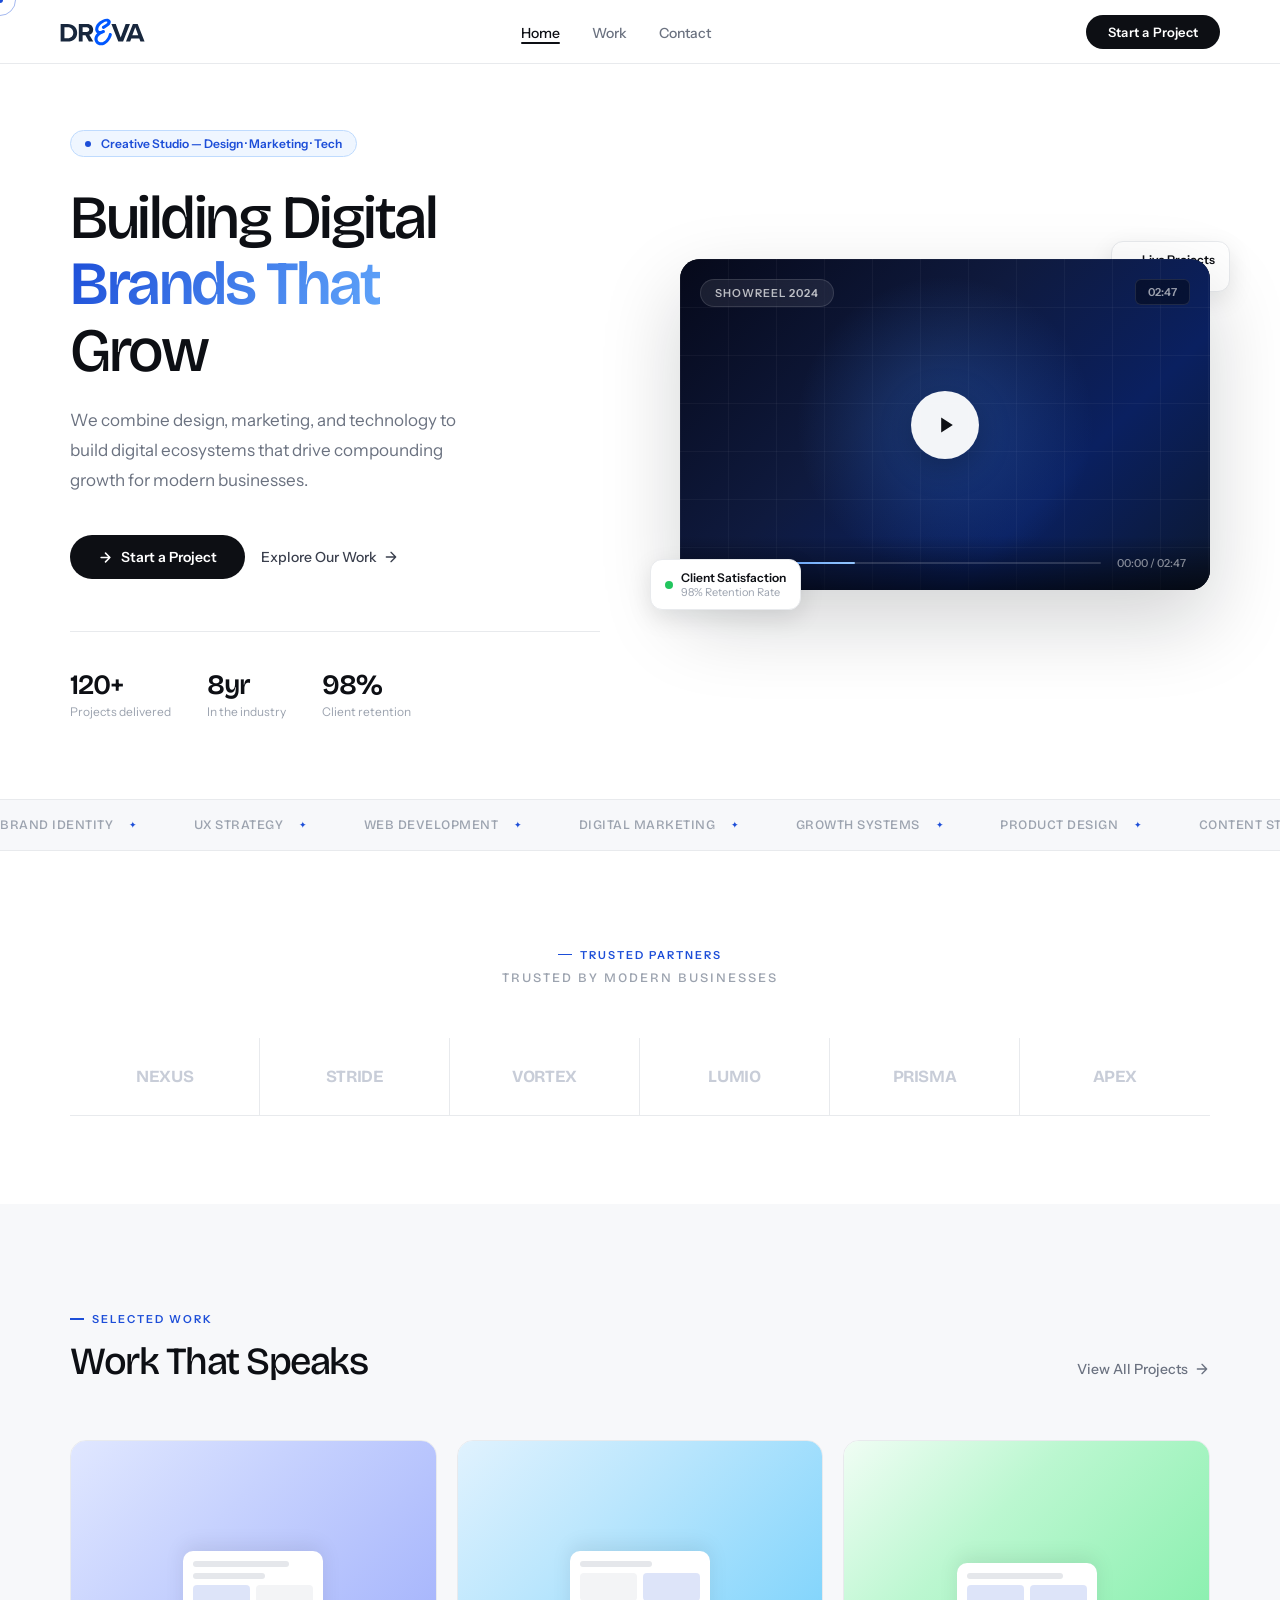
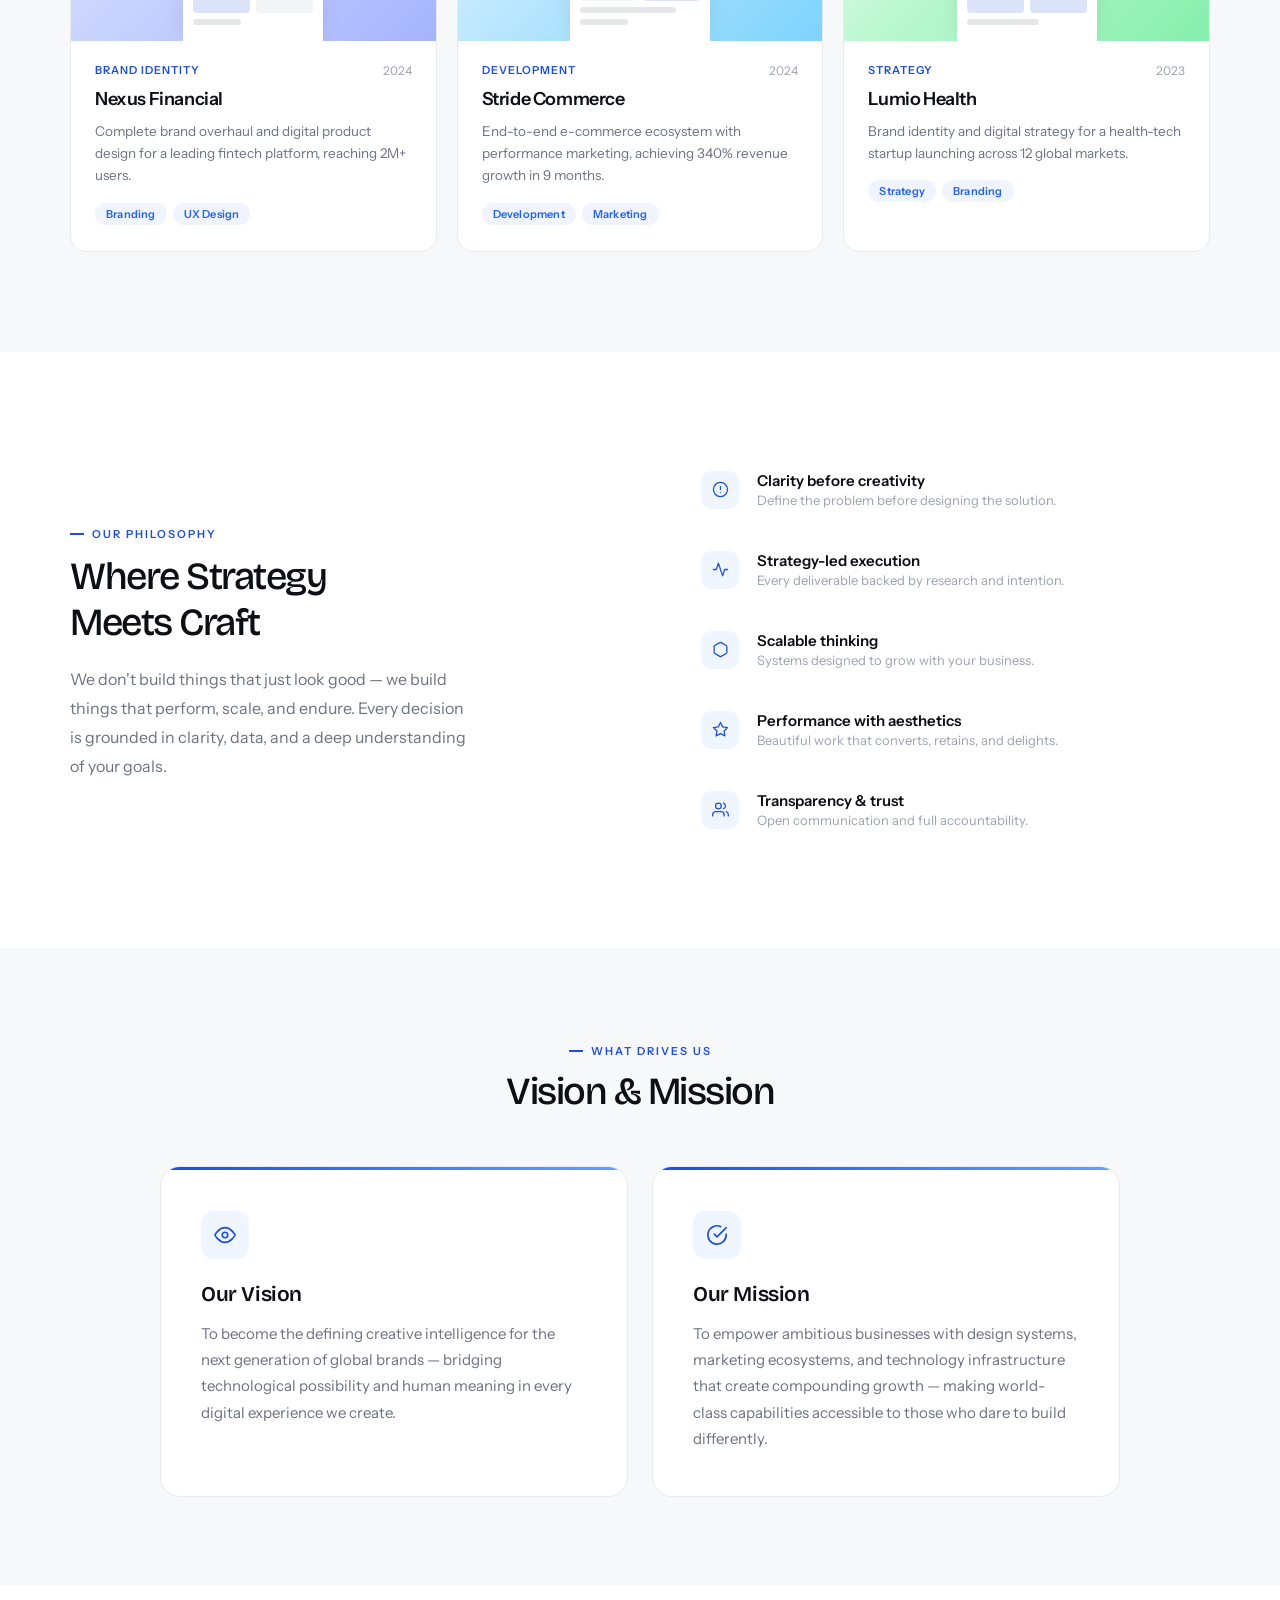
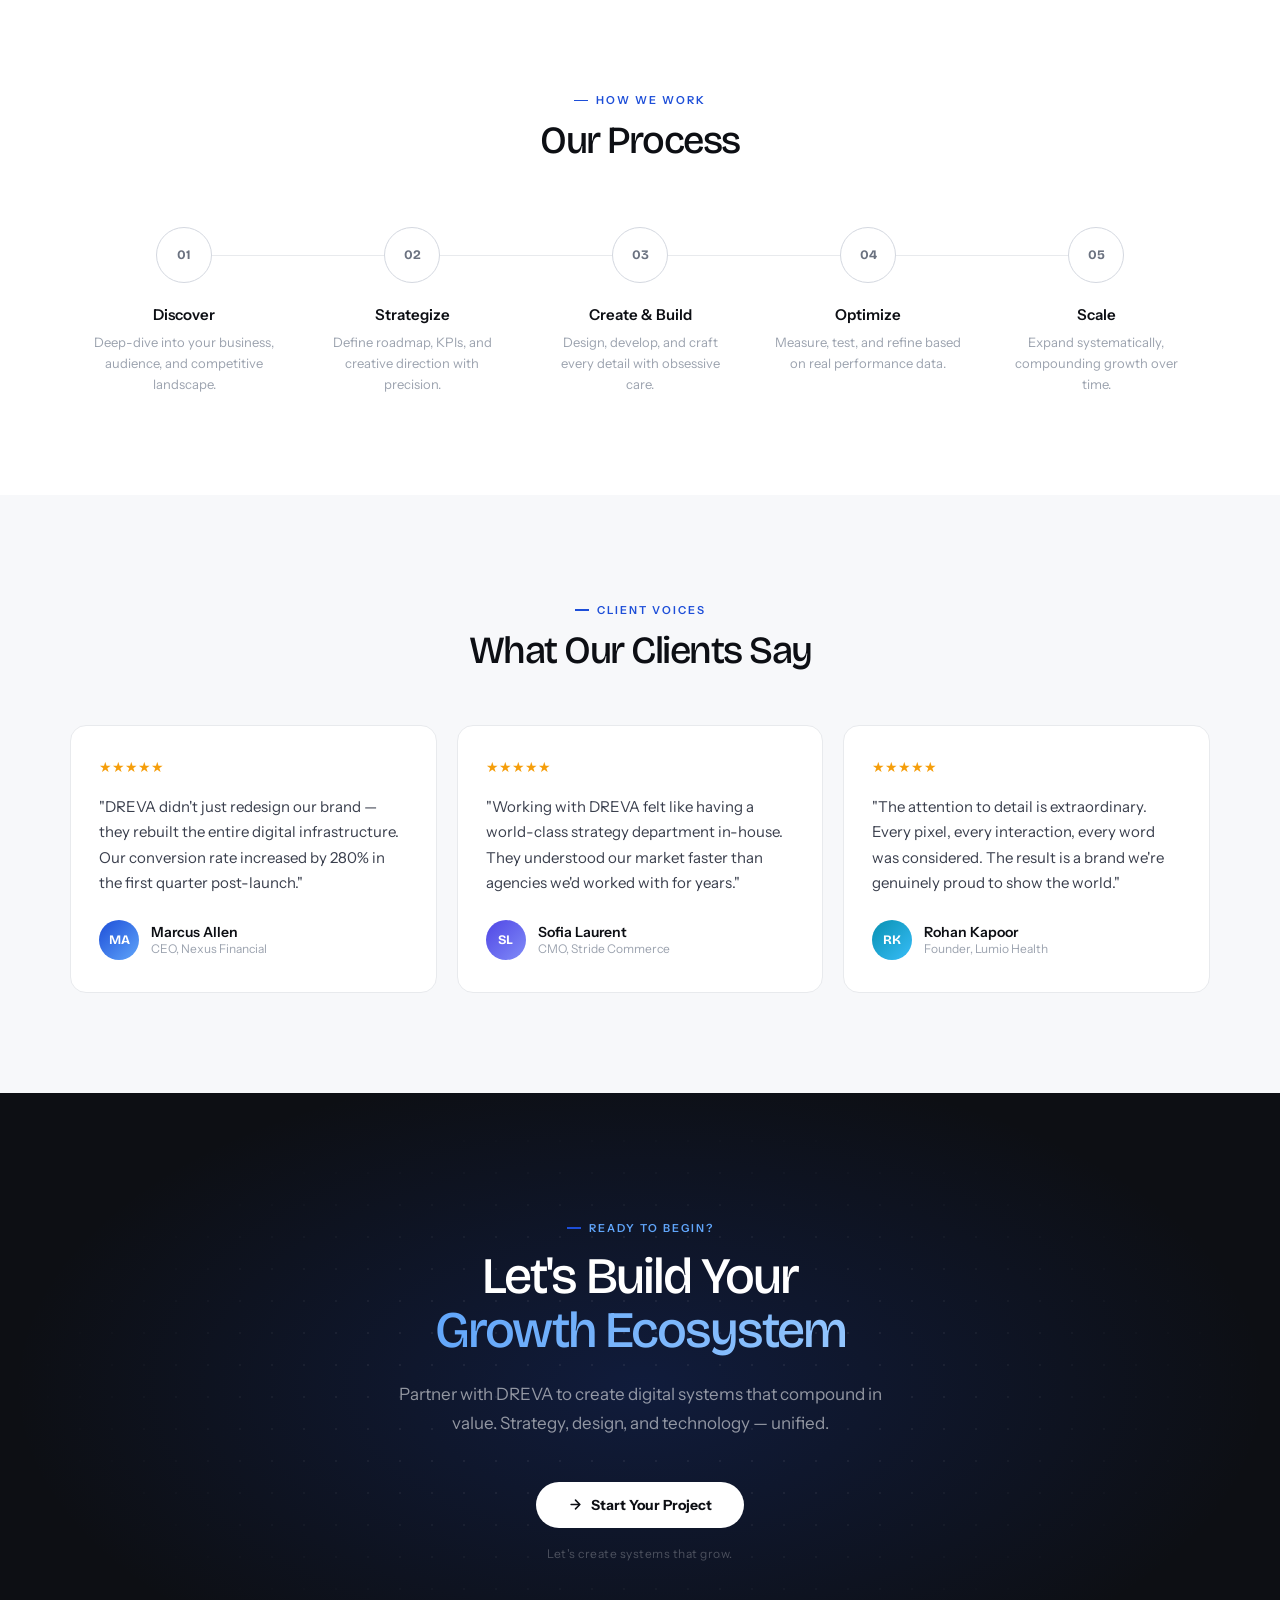
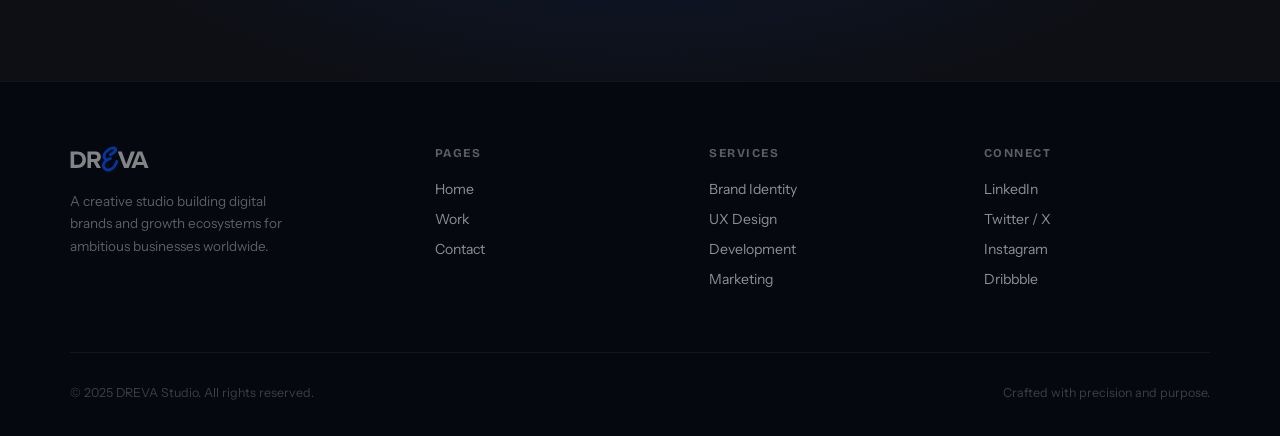
==== commit 3504bc85: "Update index.html" ====
--- a/index.html
+++ b/index.html
@@ -7,7 +7,10 @@
 <link rel="preconnect" href="https://fonts.googleapis.com">
 <link href="https://fonts.googleapis.com/css2?family=Instrument+Sans:wght@300;400;500;600&family=Bricolage+Grotesque:wght@300;400;500;600;700&display=swap" rel="stylesheet">
 <style>
+/* ─── RESET ─── */
 *,*::before,*::after{box-sizing:border-box;margin:0;padding:0}
+
+/* ─── TOKENS ─── */
 :root{
   --w:#ffffff;--ow:#f7f8fa;--bg2:#f2f4f7;
   --bdr:#e8eaed;--bdr2:#d4d8e0;
@@ -15,76 +18,152 @@
   --blue:#1d4ed8;--blue2:#3b82f6;--bluepale:#eff6ff;--bluebdr:#bfdbfe;
   --tagbg:#f0f4ff;--tagc:#2563eb;
 }
+
 html{scroll-behavior:smooth}
 body{font-family:'Instrument Sans',sans-serif;background:var(--w);color:var(--ink);overflow-x:hidden;cursor:none}
 
-/* CURSOR */
-.cd{width:8px;height:8px;border-radius:50%;background:var(--blue);position:fixed;top:0;left:0;pointer-events:none;z-index:9999;transform:translate(-50%,-50%)}
-.cr{width:32px;height:32px;border-radius:50%;border:1.5px solid rgba(29,78,216,.35);position:fixed;top:0;left:0;pointer-events:none;z-index:9998;transform:translate(-50%,-50%);transition:width .3s,height .3s,border-color .3s}
-.cr.big{width:52px;height:52px;border-color:rgba(29,78,216,.6)}
-
-/* NAV */
-nav{position:fixed;top:0;left:0;right:0;z-index:200;padding:0 60px;height:64px;display:flex;align-items:center;justify-content:space-between;background:rgba(255,255,255,.9);backdrop-filter:blur(18px);border-bottom:1px solid var(--bdr);transition:height .3s}
-nav.sm{height:56px}
-.logo{font-family:'Bricolage Grotesque',sans-serif;font-weight:700;font-size:20px;letter-spacing:-.4px;color:var(--ink);text-decoration:none}
-.logo em{color:var(--blue);font-style:normal}
-.nl{display:flex;gap:36px;list-style:none}
-.nl a{color:var(--ink3);text-decoration:none;font-size:14px;font-weight:500;transition:color .25s}
-.nl a:hover,.nl a.on{color:var(--ink)}
+/* ─── CURSOR ─── */
+#cd{width:6px;height:6px;border-radius:50%;background:var(--blue);position:fixed;top:0;left:0;pointer-events:none;z-index:9999;transform:translate(-50%,-50%);transition:width .2s,height .2s}
+#cr{width:32px;height:32px;border-radius:50%;border:1.5px solid rgba(29,78,216,.4);position:fixed;top:0;left:0;pointer-events:none;z-index:9998;transform:translate(-50%,-50%);transition:width .35s cubic-bezier(.25,1,.5,1),height .35s cubic-bezier(.25,1,.5,1),border-color .3s,background .3s,border-radius .3s}
+#cr.hover{width:48px;height:48px;border-color:rgba(29,78,216,.7)}
+#cr.view{width:72px;height:72px;background:var(--ink);border-color:var(--ink);display:flex;align-items:center;justify-content:center}
+
+/* ─── PAGE TRANSITION VEIL ─── */
+#veil{
+  position:fixed;inset:0;z-index:8000;pointer-events:none;
+  background:rgba(255,255,255,0);
+  backdrop-filter:blur(0px);
+  -webkit-backdrop-filter:blur(0px);
+  opacity:0;
+  transition:opacity .4s ease, backdrop-filter .4s ease, -webkit-backdrop-filter .4s ease, background .4s ease;
+}
+#veil.active{
+  opacity:1;pointer-events:all;
+  backdrop-filter:blur(20px);
+  -webkit-backdrop-filter:blur(20px);
+  background:rgba(255,255,255,.6);
+}
+
+/* ─── SCROLL PROGRESS ─── */
+#sprog{position:fixed;top:0;left:0;height:2px;background:linear-gradient(90deg,var(--blue),#60a5fa);z-index:7000;width:0;pointer-events:none;transition:width .05s linear}
+
+/* ─── NAV ─── */
+nav{position:fixed;top:0;left:0;right:0;z-index:500;height:64px;padding:0 60px;display:flex;align-items:center;justify-content:space-between;background:rgba(255,255,255,.92);backdrop-filter:blur(20px);-webkit-backdrop-filter:blur(20px);border-bottom:1px solid var(--bdr);transition:height .3s,background .3s,border-color .3s}
+nav.scrolled{height:56px}
+nav.on-dark{background:rgba(6,8,16,.88);border-bottom-color:rgba(255,255,255,.08)}
+nav.on-dark .nl a{color:rgba(255,255,255,.6)}
+nav.on-dark .nl a:hover,nav.on-dark .nl a.active{color:#fff}
+nav.on-dark .npill{background:#fff;color:var(--ink)}
+nav.on-dark .hamburger span{background:#fff}
+
+.nav-logo{display:inline-flex;align-items:center;text-decoration:none;cursor:none}
+.nav-logo svg{height:28px;width:auto}
+
+.nl{display:flex;gap:32px;list-style:none;align-items:center}
+.nl a{color:var(--ink3);text-decoration:none;font-size:14px;font-weight:500;transition:color .2s;position:relative;cursor:none}
+.nl a::after{content:'';position:absolute;bottom:-2px;left:0;right:100%;height:1.5px;background:var(--ink);border-radius:2px;transition:right .3s cubic-bezier(.25,1,.5,1)}
+.nl a:hover::after,.nl a.active::after{right:0}
+.nl a:hover,.nl a.active{color:var(--ink)}
+
 .npill{background:var(--ink);color:#fff;padding:9px 22px;border-radius:100px;font-size:13px;font-weight:600;text-decoration:none;cursor:none;transition:background .25s,box-shadow .25s;letter-spacing:.2px}
 .npill:hover{background:var(--blue);box-shadow:0 4px 20px rgba(29,78,216,.3)}
 
-/* PAGES */
-.page{display:none}.page.active{display:block}
-
-/* REVEAL */
-.rv{opacity:0;transform:translateY(28px);transition:opacity .7s ease,transform .7s ease}
+/* ─── HAMBURGER ─── */
+.hamburger{display:none;flex-direction:column;gap:5px;background:none;border:none;padding:4px;cursor:none;align-items:flex-end}
+.hamburger span{display:block;height:1.5px;background:var(--ink);border-radius:2px;transition:all .35s cubic-bezier(.25,1,.5,1)}
+.hamburger span:nth-child(1){width:22px}
+.hamburger span:nth-child(2){width:15px}
+.hamburger span:nth-child(3){width:22px}
+.hamburger.open span:nth-child(1){width:20px;transform:translateY(6.5px) rotate(45deg)}
+.hamburger.open span:nth-child(2){opacity:0;transform:translateX(8px)}
+.hamburger.open span:nth-child(3){width:20px;transform:translateY(-6.5px) rotate(-45deg)}
+
+/* ─── MOBILE MENU ─── */
+#mob{
+  position:fixed;inset:0;z-index:450;
+  background:var(--w);
+  display:flex;flex-direction:column;justify-content:center;
+  padding:80px 32px 48px;
+  opacity:0;pointer-events:none;
+  transform:translateY(-10px);
+  transition:opacity .38s cubic-bezier(.25,1,.5,1),transform .38s cubic-bezier(.25,1,.5,1);
+}
+#mob.open{opacity:1;pointer-events:all;transform:none}
+.mob-links{list-style:none;margin-bottom:44px}
+.mob-links li{border-bottom:1px solid var(--bdr)}
+.mob-links a{
+  display:flex;justify-content:space-between;align-items:center;
+  padding:20px 0;
+  font-family:'Bricolage Grotesque',sans-serif;
+  font-size:clamp(28px,7vw,44px);font-weight:500;letter-spacing:-1.5px;
+  color:var(--ink);text-decoration:none;
+  transform:translateY(28px);opacity:0;
+  transition:color .2s,transform .5s cubic-bezier(.25,1,.5,1),opacity .5s ease;
+}
+#mob.open .mob-links a{transform:none;opacity:1}
+#mob.open .mob-links li:nth-child(1) a{transition-delay:.06s}
+#mob.open .mob-links li:nth-child(2) a{transition-delay:.1s}
+#mob.open .mob-links li:nth-child(3) a{transition-delay:.14s}
+.mob-links a:hover{color:var(--blue)}
+.mob-links .arr{opacity:.2;transition:all .2s}
+.mob-links a:hover .arr{opacity:1;transform:translateX(4px)}
+.mob-footer{opacity:0;transform:translateY(12px);transition:all .4s .2s cubic-bezier(.25,1,.5,1)}
+#mob.open .mob-footer{opacity:1;transform:none}
+.mob-meta{display:flex;gap:18px;margin-top:20px;flex-wrap:wrap}
+.mob-meta a{font-size:13px;color:var(--ink4);text-decoration:none;transition:color .2s}
+.mob-meta a:hover{color:var(--blue)}
+
+/* ─── PAGES ─── */
+.page{display:none}
+.page.active{display:block}
+
+/* ─── SCROLL REVEAL ─── */
+.rv{opacity:0;transform:translateY(24px);transition:opacity .65s ease,transform .65s cubic-bezier(.25,1,.5,1)}
 .rv.in{opacity:1;transform:none}
 .d1{transition-delay:.1s}.d2{transition-delay:.2s}.d3{transition-delay:.3s}.d4{transition-delay:.4s}
 
-/* SHARED */
+/* ─── SHARED LAYOUT ─── */
 .w{max-width:1260px;margin:0 auto;width:100%;padding:0 60px}
 .lbl{font-size:11px;font-weight:600;letter-spacing:2px;text-transform:uppercase;color:var(--blue);display:inline-flex;align-items:center;gap:8px}
-.lbl::before{content:'';width:16px;height:1.5px;background:var(--blue);display:block}
+.lbl::before{content:'';width:14px;height:1.5px;background:var(--blue);display:block;flex-shrink:0}
 h1,h2,h3,h4{font-family:'Bricolage Grotesque',sans-serif}
 
-/* ── HERO ── */
+/* ─── HERO ─── */
 .hero{padding:130px 0 0;background:var(--w);overflow:hidden}
 .htop{padding:0 60px;max-width:1260px;margin:0 auto;display:grid;grid-template-columns:1fr 1fr;gap:80px;align-items:center}
-.hkick{display:inline-flex;align-items:center;gap:10px;background:var(--bluepale);border:1px solid var(--bluebdr);padding:5px 14px;border-radius:100px;font-size:12px;font-weight:600;color:var(--blue);margin-bottom:28px;animation:fup .7s ease both}
+.hkick{display:inline-flex;align-items:center;gap:10px;background:var(--bluepale);border:1px solid var(--bluebdr);padding:5px 14px;border-radius:100px;font-size:12px;font-weight:600;color:var(--blue);margin-bottom:28px}
 .hpulse{width:6px;height:6px;border-radius:50%;background:var(--blue);animation:blink 2s infinite}
 @keyframes blink{0%,100%{opacity:1}50%{opacity:.3}}
-@keyframes fup{from{opacity:0;transform:translateY(24px)}to{opacity:1;transform:none}}
-.hero h1{font-size:clamp(40px,4.8vw,68px);font-weight:500;line-height:1.08;letter-spacing:-2.5px;color:var(--ink);animation:fup .7s .08s ease both}
+.hero h1{font-size:clamp(40px,4.8vw,68px);font-weight:500;line-height:1.08;letter-spacing:-2.5px;color:var(--ink)}
 .hero h1 strong{font-weight:600;background:linear-gradient(120deg,var(--blue) 0%,#60a5fa 100%);-webkit-background-clip:text;-webkit-text-fill-color:transparent;background-clip:text}
-.hsub{margin-top:22px;color:var(--ink3);font-size:17px;line-height:1.75;max-width:420px;animation:fup .7s .16s ease both}
-.hctas{display:flex;align-items:center;gap:16px;margin-top:40px;animation:fup .7s .24s ease both}
+.hsub{margin-top:22px;color:var(--ink3);font-size:17px;line-height:1.75;max-width:420px}
+.hctas{display:flex;align-items:center;gap:16px;margin-top:40px}
 .bdark{background:var(--ink);color:#fff;padding:13px 28px;border-radius:100px;font-size:14px;font-weight:600;text-decoration:none;cursor:none;display:inline-flex;align-items:center;gap:8px;transition:background .25s,box-shadow .25s}
 .bdark:hover{background:var(--blue);box-shadow:0 8px 28px rgba(29,78,216,.28)}
 .bghost{color:var(--ink2);font-size:14px;font-weight:500;text-decoration:none;cursor:none;display:inline-flex;align-items:center;gap:6px;transition:color .25s}
 .bghost:hover{color:var(--blue)}
-.bghost svg,.link-arr svg{transition:transform .25s}
+.bghost svg{transition:transform .25s}
 .bghost:hover svg{transform:translateX(3px)}
-.hstats{display:flex;gap:36px;margin-top:52px;padding-top:36px;border-top:1px solid var(--bdr);animation:fup .7s .32s ease both}
+.hstats{display:flex;gap:36px;margin-top:52px;padding-top:36px;border-top:1px solid var(--bdr)}
 .snum{font-family:'Bricolage Grotesque',sans-serif;font-size:28px;font-weight:600;color:var(--ink);letter-spacing:-1px}
 .slbl{font-size:12px;color:var(--ink4);margin-top:2px}
 
 /* REEL */
-.reel-col{animation:fup .7s .32s ease both}
+.reel-col{position:relative}
 .reel-outer{position:relative}
-.reel-card{border-radius:20px;overflow:hidden;background:var(--ink);border:1px solid rgba(255,255,255,.08);position:relative;aspect-ratio:16/10;box-shadow:0 32px 80px rgba(13,15,20,.18),0 4px 16px rgba(13,15,20,.08);cursor:none;transition:transform .4s ease,box-shadow .4s ease}
+.reel-card{border-radius:20px;overflow:hidden;background:var(--ink);position:relative;aspect-ratio:16/10;box-shadow:0 32px 80px rgba(13,15,20,.18);cursor:none;transition:transform .4s ease,box-shadow .4s ease}
 .reel-card:hover{transform:translateY(-6px);box-shadow:0 44px 100px rgba(13,15,20,.22)}
 .rbg{position:absolute;inset:0;background:linear-gradient(135deg,#06091a 0%,#0f1a3e 40%,#0a2060 70%,#0c1830 100%)}
 .rgrid{position:absolute;inset:0;background-image:linear-gradient(rgba(255,255,255,.04) 1px,transparent 1px),linear-gradient(90deg,rgba(255,255,255,.04) 1px,transparent 1px);background-size:48px 48px}
 .rglow{position:absolute;width:300px;height:300px;border-radius:50%;background:radial-gradient(circle,rgba(59,130,246,.3) 0%,transparent 70%);top:50%;left:50%;transform:translate(-50%,-50%);animation:gp 4s ease-in-out infinite}
 @keyframes gp{0%,100%{opacity:.6;transform:translate(-50%,-50%) scale(1)}50%{opacity:1;transform:translate(-50%,-50%) scale(1.15)}}
 .rlbl{position:absolute;top:20px;left:20px;background:rgba(255,255,255,.08);backdrop-filter:blur(12px);border:1px solid rgba(255,255,255,.12);padding:6px 14px;border-radius:100px;font-size:11px;font-weight:600;color:rgba(255,255,255,.7);letter-spacing:1px;text-transform:uppercase}
-.rdur{position:absolute;top:20px;right:20px;background:rgba(0,0,0,.4);backdrop-filter:blur(12px);border:1px solid rgba(255,255,255,.1);padding:5px 12px;border-radius:6px;font-size:11px;font-weight:600;color:rgba(255,255,255,.6);font-family:'Bricolage Grotesque',sans-serif}
-.rplay{position:absolute;top:50%;left:50%;transform:translate(-50%,-50%);width:72px;height:72px;border-radius:50%;background:rgba(255,255,255,.95);display:flex;align-items:center;justify-content:center;transition:transform .3s ease;box-shadow:0 8px 32px rgba(0,0,0,.3)}
-.reel-card:hover .rplay{transform:translate(-50%,-50%) scale(1.08)}
-.rplay svg{width:22px;height:22px;color:var(--ink);margin-left:3px}
-.rbot{position:absolute;bottom:0;left:0;right:0;padding:20px 24px;background:linear-gradient(to top,rgba(0,0,0,.6) 0%,transparent 100%);display:flex;align-items:center;justify-content:space-between}
-.rprog{flex:1;height:2px;background:rgba(255,255,255,.15);border-radius:2px;margin-right:16px;overflow:hidden}
+.rdur{position:absolute;top:20px;right:20px;background:rgba(0,0,0,.4);backdrop-filter:blur(12px);border:1px solid rgba(255,255,255,.1);padding:5px 12px;border-radius:6px;font-size:11px;font-weight:600;color:rgba(255,255,255,.6)}
+.rplay{position:absolute;top:50%;left:50%;transform:translate(-50%,-50%);width:68px;height:68px;border-radius:50%;background:rgba(255,255,255,.95);display:flex;align-items:center;justify-content:center;transition:transform .3s;box-shadow:0 8px 32px rgba(0,0,0,.3)}
+.reel-card:hover .rplay{transform:translate(-50%,-50%) scale(1.1)}
+.rplay svg{width:20px;height:20px;color:var(--ink);margin-left:3px}
+.rbot{position:absolute;bottom:0;left:0;right:0;padding:20px 24px;background:linear-gradient(to top,rgba(0,0,0,.6),transparent);display:flex;align-items:center}
+.rprog{flex:1;height:2px;background:rgba(255,255,255,.15);border-radius:2px;margin-right:16px}
 .rprogb{height:100%;width:38%;background:linear-gradient(90deg,var(--blue2),#93c5fd);border-radius:2px}
 .rtime{font-size:11px;color:rgba(255,255,255,.5);font-weight:500}
 .rchip{position:absolute;background:white;border:1px solid var(--bdr);border-radius:12px;padding:10px 14px;box-shadow:0 8px 24px rgba(13,15,20,.1);font-size:12px;white-space:nowrap}
@@ -96,10 +175,11 @@
 .csub{font-size:11px;color:var(--ink4)}
 
 /* TICKER */
-.ticker-wrap{margin-top:80px;border-top:1px solid var(--bdr);border-bottom:1px solid var(--bdr);padding:18px 0;overflow:hidden;background:var(--ow)}
-.ticker-track{display:flex;gap:60px;animation:tick 28s linear infinite;white-space:nowrap;width:max-content}
+.ticker-wrap{margin-top:80px;border-top:1px solid var(--bdr);border-bottom:1px solid var(--bdr);padding:17px 0;overflow:hidden;background:var(--ow)}
+.ticker-track{display:flex;gap:56px;animation:tick 28s linear infinite;white-space:nowrap;width:max-content}
+.ticker-track:hover{animation-play-state:paused}
 @keyframes tick{from{transform:translateX(0)}to{transform:translateX(-50%)}}
-.ti{font-family:'Bricolage Grotesque',sans-serif;font-size:13px;font-weight:500;color:var(--ink4);letter-spacing:.5px;text-transform:uppercase;display:flex;align-items:center;gap:18px}
+.ti{font-family:'Bricolage Grotesque',sans-serif;font-size:13px;font-weight:500;color:var(--ink4);letter-spacing:.5px;text-transform:uppercase;display:flex;align-items:center;gap:16px}
 .ti::after{content:'✦';color:var(--blue);font-size:9px}
 
 /* CLIENTS */
@@ -113,18 +193,19 @@
 .wm{font-family:'Bricolage Grotesque',sans-serif;font-weight:700;font-size:17px;color:#c8cdd8;letter-spacing:-.4px;transition:color .25s;user-select:none}
 .ccell:hover .wm{color:#8898b0}
 
-/* SELECTED WORK HOME */
+/* SELECTED WORK */
 .hwsec{padding:100px 0;background:var(--ow)}
 .hwh{display:flex;justify-content:space-between;align-items:flex-end;margin-bottom:56px}
 .hwh h2{font-size:clamp(32px,3vw,46px);font-weight:500;letter-spacing:-1.5px;color:var(--ink);margin-top:12px}
 .link-arr{display:inline-flex;align-items:center;gap:6px;color:var(--ink3);font-size:14px;font-weight:500;text-decoration:none;cursor:none;transition:color .25s;white-space:nowrap;margin-bottom:6px}
 .link-arr:hover{color:var(--blue)}
 .link-arr:hover svg{transform:translateX(4px)}
+.link-arr svg{transition:transform .25s}
 .hwgrid{display:grid;grid-template-columns:repeat(3,1fr);gap:20px}
-.hwcard{background:var(--w);border-radius:16px;border:1px solid var(--bdr);overflow:hidden;transition:transform .35s ease,box-shadow .35s ease,border-color .35s}
+.hwcard{background:var(--w);border-radius:16px;border:1px solid var(--bdr);overflow:hidden;transition:transform .35s ease,box-shadow .35s ease,border-color .35s;cursor:none}
 .hwcard:hover{transform:translateY(-6px);box-shadow:0 20px 50px rgba(13,15,20,.09);border-color:var(--bdr2)}
 .hwthumb{height:200px;position:relative;overflow:hidden}
-.hwthi{width:100%;height:100%;transition:transform .5s ease}
+.hwthi{position:absolute;inset:0;transition:transform .5s ease}
 .hwcard:hover .hwthi{transform:scale(1.04)}
 .th1{background:linear-gradient(135deg,#e0e7ff 0%,#c7d2fe 40%,#a5b4fc 100%)}
 .th2{background:linear-gradient(135deg,#e0f2fe 0%,#bae6fd 40%,#7dd3fc 100%)}
@@ -151,19 +232,21 @@
 .vleft h2{font-size:clamp(32px,3vw,46px);font-weight:500;letter-spacing:-1.5px;color:var(--ink);margin:12px 0 20px}
 .vleft p{color:var(--ink3);font-size:16px;line-height:1.8;max-width:400px}
 .vright{display:flex;flex-direction:column;gap:4px}
-.vrow{display:flex;align-items:center;gap:18px;padding:18px 20px;border-radius:12px;border:1px solid transparent;transition:background .25s,border-color .25s;cursor:default}
+.vrow{display:flex;align-items:center;gap:18px;padding:18px 20px;border-radius:12px;border:1px solid transparent;transition:background .25s,border-color .25s;cursor:default;position:relative;overflow:hidden}
+.vrow::before{content:'';position:absolute;left:0;top:0;bottom:0;width:3px;background:var(--blue);transform:scaleY(0);transform-origin:bottom;transition:transform .3s cubic-bezier(.25,1,.5,1);border-radius:0 2px 2px 0}
 .vrow:hover{background:var(--ow);border-color:var(--bdr)}
+.vrow:hover::before{transform:scaleY(1)}
 .vic{width:38px;height:38px;flex-shrink:0;border-radius:10px;display:flex;align-items:center;justify-content:center;background:var(--bluepale);color:var(--blue)}
 .vic svg{width:17px;height:17px;stroke-width:1.8}
 .vtit{font-size:15px;font-weight:600;color:var(--ink);margin-bottom:2px}
 .vdesc{font-size:13px;color:var(--ink4)}
 
-/* VM */
+/* VISION / MISSION */
 .vmsec{padding:88px 0;background:var(--ow)}
 .vmhead{text-align:center;margin-bottom:52px}
 .vmhead h2{font-size:clamp(30px,3vw,44px);font-weight:500;letter-spacing:-1.5px;color:var(--ink);margin-top:10px}
 .vmcards{display:grid;grid-template-columns:1fr 1fr;gap:24px;max-width:960px;margin:0 auto}
-.vmcard{background:var(--w);border-radius:20px;padding:44px 40px;border:1px solid var(--bdr);position:relative;overflow:hidden;box-shadow:0 2px 16px rgba(13,15,20,.05);transition:box-shadow .3s,transform .3s}
+.vmcard{background:var(--w);border-radius:20px;padding:44px 40px;border:1px solid var(--bdr);position:relative;overflow:hidden;transition:box-shadow .3s,transform .3s}
 .vmcard:hover{box-shadow:0 12px 40px rgba(13,15,20,.1);transform:translateY(-4px)}
 .vmcard::before{content:'';position:absolute;top:0;left:0;right:0;height:3px;background:linear-gradient(90deg,var(--blue),#60a5fa)}
 .vmicon{width:48px;height:48px;border-radius:13px;background:var(--bluepale);display:flex;align-items:center;justify-content:center;color:var(--blue);margin-bottom:22px}
@@ -190,7 +273,8 @@
 .testgrid{display:grid;grid-template-columns:repeat(3,1fr);gap:20px}
 .testcard{background:var(--w);border-radius:16px;padding:32px 28px;border:1px solid var(--bdr);display:flex;flex-direction:column;transition:box-shadow .3s,transform .3s}
 .testcard:hover{box-shadow:0 12px 36px rgba(13,15,20,.08);transform:translateY(-4px)}
-.stars{color:#f59e0b;font-size:14px;margin-bottom:18px}
+.stars{color:#f59e0b;font-size:14px;margin-bottom:18px;transition:letter-spacing .3s}
+.testcard:hover .stars{letter-spacing:2px}
 .ttxt{color:var(--ink2);font-size:15px;line-height:1.7;flex:1;margin-bottom:24px}
 .tauth{display:flex;align-items:center;gap:12px}
 .av{width:40px;height:40px;border-radius:50%;font-family:'Bricolage Grotesque',sans-serif;font-weight:700;font-size:13px;color:white;display:flex;align-items:center;justify-content:center;flex-shrink:0}
@@ -215,11 +299,12 @@
 /* FOOTER */
 footer{background:#060810;padding:64px 0 36px;border-top:1px solid rgba(255,255,255,.05)}
 .ftgrid{display:grid;grid-template-columns:1.4fr 1fr 1fr 1fr;gap:48px;padding-bottom:52px;border-bottom:1px solid rgba(255,255,255,.06)}
-.ftbrand .logo{font-size:21px;display:inline-block;margin-bottom:12px}
-.ftbrand p{color:rgba(255,255,255,.35);font-size:13.5px;line-height:1.7;max-width:220px}
+.ftbrand p{color:rgba(255,255,255,.35);font-size:13.5px;line-height:1.7;max-width:220px;margin-top:14px}
 .ftcol h5{font-family:'Bricolage Grotesque',sans-serif;font-size:12px;font-weight:700;letter-spacing:1.5px;text-transform:uppercase;color:rgba(255,255,255,.35);margin-bottom:20px}
-.ftcol a{display:block;color:rgba(255,255,255,.55);text-decoration:none;font-size:14px;margin-bottom:12px;transition:color .25s}
-.ftcol a:hover{color:white}
+.ftcol a{display:block;color:rgba(255,255,255,.55);text-decoration:none;font-size:14px;margin-bottom:12px;transition:color .2s,padding-left .25s;position:relative;cursor:none}
+.ftcol a::before{content:'→';position:absolute;left:-16px;opacity:0;transform:translateX(-4px);transition:all .25s;font-size:12px}
+.ftcol a:hover{color:white;padding-left:16px}
+.ftcol a:hover::before{opacity:1;transform:none}
 .ftbot{display:flex;justify-content:space-between;align-items:center;padding-top:32px}
 .ftbot p{color:rgba(255,255,255,.22);font-size:12.5px}
 
@@ -227,18 +312,14 @@
 .wphero{padding:160px 0 80px;background:var(--w)}
 .wphero h1{font-size:clamp(40px,5vw,72px);font-weight:500;letter-spacing:-2.5px;color:var(--ink);margin:16px 0 22px;max-width:720px;line-height:1.05}
 .wphero p{color:var(--ink3);font-size:18px;max-width:480px;line-height:1.75}
-
-.wpfbar{background:var(--w);padding:0 0 48px}
+.wpfbar{padding:0 0 48px;background:var(--w)}
 .wpfs{display:flex;gap:10px;flex-wrap:wrap}
 .wfb{padding:8px 20px;border-radius:100px;border:1.5px solid var(--bdr);background:transparent;color:var(--ink3);font-size:13px;font-weight:500;cursor:none;transition:all .25s;font-family:'Instrument Sans',sans-serif}
 .wfb.on,.wfb:hover{background:var(--ink);color:white;border-color:var(--ink)}
-
-/* FEATURED */
 .wpfeat{padding:0 0 80px;background:var(--w)}
 .fc{display:grid;grid-template-columns:1.15fr 1fr;border-radius:20px;overflow:hidden;border:1px solid var(--bdr);transition:box-shadow .35s;margin-bottom:20px;background:var(--w)}
 .fc:hover{box-shadow:0 20px 60px rgba(13,15,20,.1)}
-.fc.flip{direction:rtl}
-.fc.flip>*{direction:ltr}
+.fc.flip{direction:rtl}.fc.flip>*{direction:ltr}
 .fthumb{min-height:360px;position:relative;overflow:hidden}
 .fthi{position:absolute;inset:0;transition:transform .5s ease}
 .fc:hover .fthi{transform:scale(1.04)}
@@ -256,13 +337,11 @@
 .fmn{font-family:'Bricolage Grotesque',sans-serif;font-size:24px;font-weight:600;color:var(--ink);letter-spacing:-1px}
 .fml{font-size:12px;color:var(--ink4);margin-top:2px}
 .fcta{display:inline-flex;align-items:center;gap:8px;color:var(--blue);font-size:14px;font-weight:600;text-decoration:none;cursor:none;transition:gap .25s}
-.fcta:hover{gap:12px}
-
-/* GRID MORE */
+.fcta:hover{gap:14px}
 .wpgsec{padding:20px 0 120px;background:var(--w)}
 .wpglbl{font-size:13px;font-weight:600;color:var(--ink4);margin-bottom:28px;letter-spacing:.5px}
 .wpg{display:grid;grid-template-columns:repeat(3,1fr);gap:20px}
-.wgc{background:var(--w);border-radius:16px;border:1px solid var(--bdr);overflow:hidden;transition:transform .3s,box-shadow .3s,border-color .3s}
+.wgc{background:var(--w);border-radius:16px;border:1px solid var(--bdr);overflow:hidden;transition:transform .3s,box-shadow .3s,border-color .3s;cursor:none}
 .wgc:hover{transform:translateY(-5px);box-shadow:0 16px 44px rgba(13,15,20,.09);border-color:var(--bdr2)}
 .wgth{height:180px;position:relative;overflow:hidden}
 .wgthi{position:absolute;inset:0;transition:transform .5s;display:flex;align-items:center;justify-content:center}
@@ -304,7 +383,8 @@
 .cpfh p{font-size:14px;color:var(--ink4);margin-bottom:32px}
 .frow{display:grid;grid-template-columns:1fr 1fr;gap:18px}
 .fg{margin-bottom:20px}
-.fg label{display:block;font-size:12px;font-weight:600;text-transform:uppercase;letter-spacing:1px;color:var(--ink3);margin-bottom:8px}
+.fg label{display:block;font-size:12px;font-weight:600;text-transform:uppercase;letter-spacing:1px;color:var(--ink3);margin-bottom:8px;transition:color .2s}
+.fg:focus-within label{color:var(--blue)}
 .fg input,.fg select,.fg textarea{width:100%;background:var(--ow);border:1.5px solid var(--bdr);border-radius:10px;padding:13px 16px;color:var(--ink);font-family:'Instrument Sans',sans-serif;font-size:14px;outline:none;transition:border-color .25s,box-shadow .25s;-webkit-appearance:none}
 .fg select{cursor:none}
 .fg select option{background:white}
@@ -315,11 +395,115 @@
 .fsbtn:hover{background:var(--blue);box-shadow:0 8px 28px rgba(29,78,216,.28)}
 .fsok{display:none;text-align:center;padding:20px;color:var(--blue);font-weight:600;font-size:16px;background:var(--bluepale);border-radius:12px;margin-top:12px}
 
-/* RESPONSIVE */
+/* ─── CASE STUDY PAGE ─── */
+.cs-cover{min-height:100vh;position:relative;display:flex;flex-direction:column;justify-content:flex-end;padding-bottom:80px;overflow:hidden}
+.cs-cover-bg{position:absolute;inset:0;transition:background .5s ease}
+.cs-cover-noise{position:absolute;inset:0;opacity:.04;background-image:url("data:image/svg+xml,%3Csvg viewBox='0 0 200 200' xmlns='http://www.w3.org/2000/svg'%3E%3Cfilter id='n'%3E%3CfeTurbulence type='fractalNoise' baseFrequency='0.9' numOctaves='4' stitchTiles='stitch'/%3E%3C/filter%3E%3Crect width='100%25' height='100%25' filter='url(%23n)'/%3E%3C/svg%3E");background-size:200px}
+.cs-cover-overlay{position:absolute;inset:0;background:linear-gradient(to bottom,rgba(0,0,0,.15) 0%,rgba(0,0,0,.55) 100%)}
+.cs-cover-inner{position:relative;z-index:2;padding-top:120px;display:grid;grid-template-columns:1fr 1fr;gap:60px;align-items:flex-end}
+.cs-back{display:inline-flex;align-items:center;gap:8px;color:rgba(255,255,255,.7);font-size:13px;font-weight:500;cursor:none;transition:color .2s;margin-bottom:40px;grid-column:1/-1}
+.cs-back:hover{color:white}
+.cs-cover-meta{display:flex;align-items:center;gap:10px;margin-bottom:20px}
+.cs-industry{font-size:12px;font-weight:600;color:rgba(255,255,255,.6);text-transform:uppercase;letter-spacing:1.5px}
+.cs-divider{color:rgba(255,255,255,.3)}
+.cs-tags-cover{font-size:12px;color:rgba(255,255,255,.5);letter-spacing:.5px}
+.cs-cover-title{font-size:clamp(42px,5vw,72px);font-weight:500;letter-spacing:-2.5px;color:white;line-height:1.04;margin-bottom:18px}
+.cs-cover-tagline{font-size:18px;color:rgba(255,255,255,.65);line-height:1.65;margin-bottom:40px;max-width:480px}
+.cs-cover-metrics{display:flex;gap:40px}
+.cs-metric-n{font-family:'Bricolage Grotesque',sans-serif;font-size:32px;font-weight:600;color:white;letter-spacing:-1px}
+.cs-metric-l{font-size:12px;color:rgba(255,255,255,.5);margin-top:4px;letter-spacing:.5px;text-transform:uppercase}
+.cs-cover-card{width:100%;aspect-ratio:4/3;border-radius:20px;position:relative;overflow:hidden;box-shadow:0 32px 80px rgba(0,0,0,.35);transform:perspective(1000px) rotateY(-8deg) rotateX(4deg);transition:transform .5s ease}
+.cs-cover-card:hover{transform:perspective(1000px) rotateY(-2deg) rotateX(1deg) scale(1.02)}
+.cs-cover-card-bg{position:absolute;inset:0}
+.cs-cover-card-grid{position:absolute;inset:0;background-image:linear-gradient(rgba(255,255,255,.06) 1px,transparent 1px),linear-gradient(90deg,rgba(255,255,255,.06) 1px,transparent 1px);background-size:40px 40px}
+.cs-cover-card-logo{position:absolute;top:50%;left:50%;transform:translate(-50%,-50%);font-family:'Bricolage Grotesque',sans-serif;font-size:52px;font-weight:800;color:white;letter-spacing:-3px;opacity:.9}
+.cs-cover-card-label{position:absolute;bottom:20px;left:20px;background:rgba(255,255,255,.12);backdrop-filter:blur(12px);border:1px solid rgba(255,255,255,.2);padding:6px 14px;border-radius:100px;font-size:11px;font-weight:600;color:rgba(255,255,255,.7);letter-spacing:1px;text-transform:uppercase}
+.cs-scroll-hint{position:absolute;bottom:32px;left:50%;transform:translateX(-50%);display:flex;flex-direction:column;align-items:center;gap:8px;color:rgba(255,255,255,.4);font-size:11px;letter-spacing:2px;text-transform:uppercase;z-index:2}
+.cs-scroll-line{width:1px;height:40px;background:linear-gradient(to bottom,transparent,rgba(255,255,255,.4));animation:scrl 2s ease-in-out infinite}
+@keyframes scrl{0%,100%{transform:scaleY(1);opacity:.5}50%{transform:scaleY(.5);opacity:1}}
+
+/* Case overview */
+.cs-overview{padding:100px 0;background:var(--w)}
+.cs-ov-grid{display:grid;grid-template-columns:1fr 1fr;gap:80px;align-items:flex-start}
+.cs-section-h{font-size:clamp(28px,3vw,40px);font-weight:500;letter-spacing:-1.5px;color:var(--ink);margin:14px 0 20px}
+.cs-ov-body{color:var(--ink3);font-size:16px;line-height:1.8}
+.cs-ov-stat-grid{display:grid;grid-template-columns:1fr 1fr;gap:24px}
+.cs-ov-stat{background:var(--ow);border-radius:14px;padding:24px;border:1px solid var(--bdr)}
+.cs-ov-stat-n{font-family:'Bricolage Grotesque',sans-serif;font-size:28px;font-weight:600;color:var(--blue);letter-spacing:-1px}
+.cs-ov-stat-l{font-size:12px;color:var(--ink4);margin-top:4px;line-height:1.4}
+
+/* Case full-width image */
+.cs-img-full{padding:0}
+.cs-img-full-inner{height:520px;position:relative;overflow:hidden}
+.cs-img-full-bg{position:absolute;inset:0;background-size:cover;background-position:center;transition:transform .5s ease}
+.cs-img-full:hover .cs-img-full-bg{transform:scale(1.03)}
+.cs-img-full-overlay{position:absolute;inset:0;background:linear-gradient(to bottom,transparent 60%,rgba(0,0,0,.4) 100%)}
+.cs-img-caption{position:absolute;bottom:24px;left:50%;transform:translateX(-50%);background:rgba(0,0,0,.4);backdrop-filter:blur(12px);border:1px solid rgba(255,255,255,.15);padding:8px 18px;border-radius:100px;font-size:12px;color:rgba(255,255,255,.8);white-space:nowrap;letter-spacing:.5px}
+
+/* Case insight */
+.cs-insight{padding:100px 0;background:var(--ow)}
+.cs-insight-inner{max-width:760px;margin:0 auto;text-align:center}
+.cs-quote{font-family:'Bricolage Grotesque',sans-serif;font-size:clamp(18px,2.2vw,26px);font-weight:400;color:var(--ink);line-height:1.5;letter-spacing:-.5px;font-style:italic;margin:20px 0 16px}
+.cs-quote-attr{font-size:13px;color:var(--ink4);font-weight:500;letter-spacing:.5px}
+
+/* Case process */
+.cs-process{padding:100px 0;background:var(--w)}
+.cs-proc-head{margin-bottom:52px}
+.cs-proc-steps{display:flex;flex-direction:column;gap:0}
+.cs-proc-step{display:grid;grid-template-columns:80px 1fr;gap:32px;align-items:flex-start;padding:32px 0;border-bottom:1px solid var(--bdr)}
+.cs-proc-step:last-child{border-bottom:none}
+.cs-proc-num{font-family:'Bricolage Grotesque',sans-serif;font-size:13px;font-weight:700;color:var(--ink4);letter-spacing:1px;padding-top:4px}
+.cs-proc-title{font-size:18px;font-weight:600;color:var(--ink);letter-spacing:-.3px;margin-bottom:10px}
+.cs-proc-desc{font-size:15px;color:var(--ink3);line-height:1.75}
+
+/* Case image grid */
+.cs-img-grid-section{padding:60px 0;background:var(--ow)}
+.cs-img-grid{display:grid;grid-template-columns:1fr 1fr;gap:16px}
+.cs-img-grid-right{display:flex;flex-direction:column;gap:16px}
+.cs-img-grid-item{position:relative;border-radius:16px;overflow:hidden}
+.cs-ig-tall{min-height:420px}
+.cs-img-grid-right .cs-img-grid-item{flex:1}
+.cs-ig-bg{position:absolute;inset:0;background-size:cover;background-position:center;transition:transform .5s ease}
+.cs-img-grid-item:hover .cs-ig-bg{transform:scale(1.04)}
+.cs-ig-label{position:absolute;bottom:16px;left:16px;background:rgba(0,0,0,.35);backdrop-filter:blur(10px);border:1px solid rgba(255,255,255,.12);padding:6px 14px;border-radius:100px;font-size:11px;color:rgba(255,255,255,.8);letter-spacing:.5px}
+
+/* Case results */
+.cs-results{padding:100px 0;background:var(--w)}
+.cs-res-head{margin-bottom:52px}
+.cs-res-grid{display:grid;grid-template-columns:repeat(4,1fr);gap:20px}
+.cs-res-card{background:var(--ow);border-radius:16px;padding:32px 28px;border:1px solid var(--bdr);transition:transform .3s,box-shadow .3s}
+.cs-res-card:hover{transform:translateY(-4px);box-shadow:0 12px 36px rgba(13,15,20,.08)}
+.cs-res-n{font-family:'Bricolage Grotesque',sans-serif;font-size:36px;font-weight:600;color:var(--blue);letter-spacing:-1.5px;margin-bottom:8px}
+.cs-res-title{font-size:15px;font-weight:600;color:var(--ink);margin-bottom:10px}
+.cs-res-desc{font-size:13px;color:var(--ink3);line-height:1.6}
+
+/* Case testimonial */
+.cs-testi{padding:100px 0;background:var(--ow)}
+.cs-testi-inner{max-width:820px;margin:0 auto;text-align:center}
+.cs-testi-quote{font-family:'Bricolage Grotesque',sans-serif;font-size:clamp(18px,2vw,24px);font-weight:400;color:var(--ink);line-height:1.55;letter-spacing:-.4px;margin-bottom:32px;font-style:italic}
+.cs-testi-auth{display:inline-flex;align-items:center;gap:14px;justify-content:center}
+
+/* Case next */
+.cs-next{padding:80px 0;background:var(--ink)}
+.cs-next-inner{display:flex;align-items:center;justify-content:space-between}
+.cs-next-left .lbl{color:rgba(255,255,255,.4)}
+.cs-next-left .lbl::before{background:rgba(255,255,255,.4)}
+.cs-next-title{font-family:'Bricolage Grotesque',sans-serif;font-size:clamp(24px,3vw,40px);font-weight:500;color:white;letter-spacing:-1px;margin-top:12px;cursor:none;transition:color .2s}
+.cs-next-title:hover{color:#60a5fa}
+.cs-next-sub{color:rgba(255,255,255,.4);font-size:14px;margin-top:6px}
+
+/* ─── RIPPLE ─── */
+.ripple{position:absolute;border-radius:50%;background:rgba(255,255,255,.25);transform:scale(0);animation:rip .6s ease-out forwards;pointer-events:none}
+@keyframes rip{to{transform:scale(4);opacity:0}}
+
+/* ─── RESPONSIVE ─── */
 @media(max-width:1100px){
   .htop{grid-template-columns:1fr}.reel-col{display:none}
   .fc{grid-template-columns:1fr}.fthumb{min-height:260px}
   .cpgrid{grid-template-columns:1fr}.cpinfo{position:static}
+  .cs-cover-inner{grid-template-columns:1fr}
+  .cs-cover-card{display:none}
+  .cs-res-grid{grid-template-columns:1fr 1fr}
 }
 @media(max-width:900px){
   .hwgrid,.testgrid,.vmcards,.ftgrid{grid-template-columns:1fr}
@@ -328,9 +512,14 @@
   .protrack{flex-direction:column;align-items:center;gap:32px}
   .protrack::after{display:none}
   .crow .ccell{flex:0 0 33.33%}
+  .cs-ov-grid{grid-template-columns:1fr;gap:48px}
+  .cs-img-grid{grid-template-columns:1fr}
 }
 @media(max-width:768px){
-  nav{padding:0 24px}.nl{display:none}
+  nav{padding:0 24px}
+  .nl{display:none}
+  .npill{display:none}
+  .hamburger{display:flex}
   .w,.htop,.ctain,.wphero .w,.cphero .w{padding:0 24px}
   .wpg{grid-template-columns:1fr}
   .cpfc{padding:28px 22px}
@@ -338,40 +527,79 @@
   .fbody{padding:28px 24px}
   .wphero,.cphero{padding:120px 0 60px}
   .hstats{flex-direction:column;gap:20px}
+  .cs-cover-metrics{flex-wrap:wrap;gap:24px}
+  .cs-res-grid{grid-template-columns:1fr}
+  .cs-proc-step{grid-template-columns:50px 1fr;gap:16px}
+  .cs-next-inner{flex-direction:column;gap:32px;align-items:flex-start}
 }
 </style>
 </head>
 <body>
 
-<div class="cd" id="cd"></div>
-<div class="cr" id="cr"></div>
+<!-- CURSOR -->
+<div id="cd"></div>
+<div id="cr"></div>
+
+<!-- PAGE TRANSITION VEIL -->
+<div id="veil"></div>
+
+<!-- SCROLL PROGRESS -->
+<div id="sprog"></div>
 
 <!-- NAV -->
 <nav id="nav">
-  <a href="#" class="logo" onclick="show('home');return false">DRE<em>VA</em></a>
-  <ul class="nl">
-    <li><a href="#" onclick="show('home');return false" id="nl-home" class="on">Home</a></li>
-    <li><a href="#" onclick="show('work');return false" id="nl-work">Work</a></li>
-    <li><a href="#" onclick="show('contact');return false" id="nl-contact">Contact</a></li>
+  <a href="#" class="nav-logo" onclick="goTo('home');return false">
+    <svg height="30" viewBox="0 0 1333 438" fill="none" xmlns="http://www.w3.org/2000/svg">
+      <path d="M10 369.507V92.1125H120.307C207.968 92.1125 268.783 147.421 268.783 231.006C268.783 314.591 207.968 369.485 120.307 369.485H10V369.507ZM69.5619 317.534H120.307C175.67 317.534 207.968 278.03 207.968 231.028C207.968 184.025 177.78 144.108 120.307 144.108H69.5619V317.534Z" fill="#18273D"/>
+      <path d="M452.504 369.507L397.559 270.117H353.937V369.507H294.376V92.1125H425.24C483.549 92.1125 519.189 129.959 519.189 181.518C519.189 233.077 488.144 256.796 457.956 263.86L520.86 369.485H452.504V369.507ZM416.424 142.865H353.937V219.386H416.424C440.323 219.386 458.374 204.409 458.374 181.126C458.374 157.842 440.345 142.865 416.424 142.865Z" fill="#18273D"/>
+      <path d="M912.377 369.507L804.18 92.1343H872.119L949.71 305.478L1026.88 92.1343H1094.82L987.022 369.507H912.377Z" fill="#18273D"/>
+      <path d="M1257.99 369.507L1240.37 321.676H1115.4L1097.79 369.507H1032.36L1140.55 92.1343H1215.2L1323 369.507H1257.99ZM1177.89 143.279L1131.32 270.531H1224.02L1177.89 143.279Z" fill="#18273D"/>
+      <path d="M810.755 265.146C789.713 352.916 689.96 468.418 589.195 413.959C541.924 388.474 526.599 333.208 547.992 285.312C556.237 266.977 568 251.935 582.115 239.312C568.857 229.872 558.655 216.29 553.928 200.572C537.724 146.746 578.531 86.3789 619.58 55.2908C658.365 25.925 753.809 -20.6635 787.713 38.6131C820.275 95.6006 731.8 148.054 691.455 168.219C663.664 182.041 639.171 140.619 667.028 126.732C685.189 117.707 702.58 107.308 718.432 94.6196C730.701 84.722 760.999 52.9581 726.194 54.3534C695.5 55.5742 654.737 85.6376 634.114 106.109C616.304 123.833 593.416 157.537 599.595 184.461C605.597 210.469 628.287 206.415 648.999 198.632C657.288 195.536 665.247 191.83 671.601 189.257C672.458 188.865 673.338 188.516 674.129 188.233C703.284 176.983 715.574 223.267 686.992 234.516C684.111 235.65 681.165 236.805 678.241 238.004C676.46 238.745 674.657 239.443 672.942 240.184C672.37 240.402 671.799 240.642 671.205 240.86C642.842 252.807 614.084 268.111 597.726 294.403C576.97 327.671 587.92 370.183 629.76 377.9C697.831 390.414 750.863 307.723 764.099 252.393C771.31 222.286 817.922 235.083 810.776 265.146H810.755Z" fill="#0057FF"/>
+    </svg>
+  </a>
+  <ul class="nl" id="nl">
+    <li><a href="#" onclick="goTo('home');return false" id="nl-home" class="active">Home</a></li>
+    <li><a href="#" onclick="goTo('work');return false" id="nl-work">Work</a></li>
+    <li><a href="#" onclick="goTo('contact');return false" id="nl-contact">Contact</a></li>
   </ul>
-  <a href="#" class="npill" onclick="show('contact');return false">Start a Project</a>
+  <a href="#" class="npill" onclick="goTo('contact');return false">Start a Project</a>
+  <button class="hamburger" id="hambtn" onclick="toggleMob()" aria-label="Toggle menu">
+    <span></span><span></span><span></span>
+  </button>
 </nav>
 
-<!-- ══════════ HOME ══════════ -->
+<!-- MOBILE MENU -->
+<div id="mob">
+  <ul class="mob-links">
+    <li><a href="#" onclick="goTo('home');closeMob();return false">Home <span class="arr">→</span></a></li>
+    <li><a href="#" onclick="goTo('work');closeMob();return false">Work <span class="arr">→</span></a></li>
+    <li><a href="#" onclick="goTo('contact');closeMob();return false">Contact <span class="arr">→</span></a></li>
+  </ul>
+  <div class="mob-footer">
+    <a href="#" class="bdark" onclick="goTo('contact');closeMob();return false" style="display:inline-flex">Start a Project →</a>
+    <div class="mob-meta">
+      <a href="#">hello@dreva.studio</a>
+      <a href="#">LinkedIn</a>
+      <a href="#">Instagram</a>
+    </div>
+  </div>
+</div>
+
+<!-- ════════ HOME ════════ -->
 <div id="p-home" class="page active">
 
   <section class="hero">
     <div class="htop">
-      <div>
+      <div class="rv">
         <div class="hkick"><span class="hpulse"></span>Creative Studio — Design · Marketing · Tech</div>
         <h1>Building Digital<br><strong>Brands That</strong><br>Grow</h1>
         <p class="hsub">We combine design, marketing, and technology to build digital ecosystems that drive compounding growth for modern businesses.</p>
         <div class="hctas">
-          <a href="#" class="bdark" onclick="show('contact');return false">
+          <a href="#" class="bdark" onclick="goTo('contact');return false">
             <svg width="15" height="15" viewBox="0 0 24 24" fill="none" stroke="currentColor" stroke-width="2.5" stroke-linecap="round" stroke-linejoin="round"><path d="M5 12h14M12 5l7 7-7 7"/></svg>
             Start a Project
           </a>
-          <a href="#" class="bghost" onclick="show('work');return false">
+          <a href="#" class="bghost" onclick="goTo('work');return false">
             Explore Our Work
             <svg width="16" height="16" viewBox="0 0 24 24" fill="none" stroke="currentColor" stroke-width="2" stroke-linecap="round" stroke-linejoin="round"><path d="M5 12h14M12 5l7 7-7 7"/></svg>
           </a>
@@ -382,80 +610,55 @@
           <div><div class="snum">98%</div><div class="slbl">Client retention</div></div>
         </div>
       </div>
-
-      <!-- SHOWREEL -->
-      <div class="reel-col">
+      <div class="reel-col rv d1">
         <div class="reel-outer">
-          <div class="rchip rchip2">
-            <span class="cdot cblue"></span>
-            <div><div class="clbl">Live Projects</div><div class="csub">12 Active</div></div>
-          </div>
+          <div class="rchip rchip2"><span class="cdot cblue"></span><div><div class="clbl">Live Projects</div><div class="csub">12 Active</div></div></div>
           <div class="reel-card">
-            <div class="rbg"></div>
-            <div class="rgrid"></div>
-            <div class="rglow"></div>
+            <div class="rbg"></div><div class="rgrid"></div><div class="rglow"></div>
             <div class="rlbl">Showreel 2024</div>
             <div class="rdur">02:47</div>
-            <div class="rplay">
-              <svg viewBox="0 0 24 24" fill="currentColor"><polygon points="5 3 19 12 5 21 5 3"/></svg>
-            </div>
-            <div class="rbot">
-              <div class="rprog"><div class="rprogb"></div></div>
-              <div class="rtime">00:00 / 02:47</div>
-            </div>
+            <div class="rplay"><svg viewBox="0 0 24 24" fill="currentColor"><polygon points="5 3 19 12 5 21 5 3"/></svg></div>
+            <div class="rbot"><div class="rprog"><div class="rprogb"></div></div><div class="rtime">00:00 / 02:47</div></div>
           </div>
-          <div class="rchip rchip1">
-            <span class="cdot cgreen"></span>
-            <div><div class="clbl">Client Satisfaction</div><div class="csub">98% Retention Rate</div></div>
-          </div>
+          <div class="rchip rchip1"><span class="cdot cgreen"></span><div><div class="clbl">Client Satisfaction</div><div class="csub">98% Retention Rate</div></div></div>
         </div>
       </div>
     </div>
-
     <div class="ticker-wrap">
       <div class="ticker-track">
-        <span class="ti">Brand Identity</span><span class="ti">UX Strategy</span><span class="ti">Web Development</span>
-        <span class="ti">Digital Marketing</span><span class="ti">Growth Systems</span><span class="ti">Product Design</span>
-        <span class="ti">Content Strategy</span><span class="ti">Performance Marketing</span>
-        <span class="ti">Brand Identity</span><span class="ti">UX Strategy</span><span class="ti">Web Development</span>
-        <span class="ti">Digital Marketing</span><span class="ti">Growth Systems</span><span class="ti">Product Design</span>
-        <span class="ti">Content Strategy</span><span class="ti">Performance Marketing</span>
-      </div>
-    </div>
-  </section>
-
-  <!-- CLIENTS -->
+        <span class="ti">Brand Identity</span><span class="ti">UX Strategy</span><span class="ti">Web Development</span><span class="ti">Digital Marketing</span><span class="ti">Growth Systems</span><span class="ti">Product Design</span><span class="ti">Content Strategy</span><span class="ti">Performance Marketing</span>
+        <span class="ti">Brand Identity</span><span class="ti">UX Strategy</span><span class="ti">Web Development</span><span class="ti">Digital Marketing</span><span class="ti">Growth Systems</span><span class="ti">Product Design</span><span class="ti">Content Strategy</span><span class="ti">Performance Marketing</span>
+      </div>
+    </div>
+  </section>
+
   <section class="csec">
     <div class="w">
       <div class="chead rv"><span class="lbl">Trusted Partners</span><h2>Trusted by Modern Businesses</h2></div>
       <div class="crow rv">
-        <div class="ccell"><span class="wm">NEXUS</span></div>
-        <div class="ccell"><span class="wm">STRIDE</span></div>
-        <div class="ccell"><span class="wm">VORTEX</span></div>
-        <div class="ccell"><span class="wm">LUMIO</span></div>
-        <div class="ccell"><span class="wm">PRISMA</span></div>
-        <div class="ccell"><span class="wm">APEX</span></div>
-      </div>
-    </div>
-  </section>
-
-  <!-- SELECTED WORK -->
+        <div class="ccell"><span class="wm">NEXUS</span></div><div class="ccell"><span class="wm">STRIDE</span></div>
+        <div class="ccell"><span class="wm">VORTEX</span></div><div class="ccell"><span class="wm">LUMIO</span></div>
+        <div class="ccell"><span class="wm">PRISMA</span></div><div class="ccell"><span class="wm">APEX</span></div>
+      </div>
+    </div>
+  </section>
+
   <section class="hwsec">
     <div class="w">
       <div class="hwh rv">
         <div><span class="lbl">Selected Work</span><h2>Work That Speaks</h2></div>
-        <a href="#" class="link-arr" onclick="show('work');return false">View All Projects <svg width="16" height="16" viewBox="0 0 24 24" fill="none" stroke="currentColor" stroke-width="2" stroke-linecap="round" stroke-linejoin="round"><path d="M5 12h14M12 5l7 7-7 7"/></svg></a>
+        <a href="#" class="link-arr" onclick="goTo('work');return false">View All Projects <svg width="16" height="16" viewBox="0 0 24 24" fill="none" stroke="currentColor" stroke-width="2" stroke-linecap="round" stroke-linejoin="round"><path d="M5 12h14M12 5l7 7-7 7"/></svg></a>
       </div>
       <div class="hwgrid">
-        <div class="hwcard rv">
+        <div class="hwcard rv" onclick="goCase('nexus')">
           <div class="hwthumb"><div class="hwthi th1"><div class="thmock"><div class="mscr"><div class="mbar w80"></div><div class="mbar w60"></div><div class="mrow"><div class="mblk acc"></div><div class="mblk"></div></div><div class="mbar w40"></div></div></div></div></div>
           <div class="hwbody"><div class="hwmeta"><span class="hwcat">Brand Identity</span><span class="hwyr">2024</span></div><div class="hwtitle">Nexus Financial</div><p class="hwdesc">Complete brand overhaul and digital product design for a leading fintech platform, reaching 2M+ users.</p><div class="hwtags"><span class="tpill">Branding</span><span class="tpill">UX Design</span></div></div>
         </div>
-        <div class="hwcard rv d1">
+        <div class="hwcard rv d1" onclick="goCase('stride')">
           <div class="hwthumb"><div class="hwthi th2"><div class="thmock"><div class="mscr"><div class="mbar w60"></div><div class="mrow"><div class="mblk"></div><div class="mblk acc"></div></div><div class="mbar w80"></div><div class="mbar w40"></div></div></div></div></div>
           <div class="hwbody"><div class="hwmeta"><span class="hwcat">Development</span><span class="hwyr">2024</span></div><div class="hwtitle">Stride Commerce</div><p class="hwdesc">End-to-end e-commerce ecosystem with performance marketing, achieving 340% revenue growth in 9 months.</p><div class="hwtags"><span class="tpill">Development</span><span class="tpill">Marketing</span></div></div>
         </div>
-        <div class="hwcard rv d2">
+        <div class="hwcard rv d2" onclick="goCase('lumio')">
           <div class="hwthumb"><div class="hwthi th3"><div class="thmock"><div class="mscr"><div class="mbar w80"></div><div class="mrow"><div class="mblk acc"></div><div class="mblk acc"></div></div><div class="mbar w60"></div></div></div></div></div>
           <div class="hwbody"><div class="hwmeta"><span class="hwcat">Strategy</span><span class="hwyr">2023</span></div><div class="hwtitle">Lumio Health</div><p class="hwdesc">Brand identity and digital strategy for a health-tech startup launching across 12 global markets.</p><div class="hwtags"><span class="tpill">Strategy</span><span class="tpill">Branding</span></div></div>
         </div>
@@ -463,15 +666,10 @@
     </div>
   </section>
 
-  <!-- VALUES -->
   <section class="vsec">
     <div class="w">
       <div class="vgrid">
-        <div class="vleft rv">
-          <span class="lbl">Our Philosophy</span>
-          <h2>Where Strategy<br>Meets Craft</h2>
-          <p>We don't build things that just look good — we build things that perform, scale, and endure. Every decision is grounded in clarity, data, and a deep understanding of your goals.</p>
-        </div>
+        <div class="vleft rv"><span class="lbl">Our Philosophy</span><h2>Where Strategy<br>Meets Craft</h2><p>We don't build things that just look good — we build things that perform, scale, and endure. Every decision is grounded in clarity, data, and a deep understanding of your goals.</p></div>
         <div class="vright rv d1">
           <div class="vrow"><div class="vic"><svg viewBox="0 0 24 24" fill="none" stroke="currentColor" stroke-linecap="round" stroke-linejoin="round"><circle cx="12" cy="12" r="10"/><line x1="12" y1="8" x2="12" y2="12"/><line x1="12" y1="16" x2="12.01" y2="16"/></svg></div><div><div class="vtit">Clarity before creativity</div><div class="vdesc">Define the problem before designing the solution.</div></div></div>
           <div class="vrow"><div class="vic"><svg viewBox="0 0 24 24" fill="none" stroke="currentColor" stroke-linecap="round" stroke-linejoin="round"><polyline points="22 12 18 12 15 21 9 3 6 12 2 12"/></svg></div><div><div class="vtit">Strategy-led execution</div><div class="vdesc">Every deliverable backed by research and intention.</div></div></div>
@@ -483,7 +681,6 @@
     </div>
   </section>
 
-  <!-- VISION MISSION -->
   <section class="vmsec">
     <div class="w">
       <div class="vmhead rv"><span class="lbl">What Drives Us</span><h2>Vision &amp; Mission</h2></div>
@@ -494,7 +691,6 @@
     </div>
   </section>
 
-  <!-- PROCESS -->
   <section class="prosec">
     <div class="w">
       <div class="proh rv"><span class="lbl">How We Work</span><h2>Our Process</h2></div>
@@ -508,7 +704,6 @@
     </div>
   </section>
 
-  <!-- TESTIMONIALS -->
   <section class="testsec">
     <div class="w">
       <div class="testh rv"><span class="lbl">Client Voices</span><h2>What Our Clients Say</h2></div>
@@ -520,21 +715,20 @@
     </div>
   </section>
 
-  <!-- CTA -->
   <section class="ctasec">
     <div class="ctabg"></div><div class="ctadots"></div>
     <div class="ctain rv">
       <span class="lbl" style="color:#60a5fa">Ready to Begin?</span>
       <h2>Let's Build Your<br><span>Growth Ecosystem</span></h2>
       <p>Partner with DREVA to create digital systems that compound in value. Strategy, design, and technology — unified.</p>
-      <a href="#" class="bwhite" onclick="show('contact');return false"><svg width="15" height="15" viewBox="0 0 24 24" fill="none" stroke="currentColor" stroke-width="2.5" stroke-linecap="round" stroke-linejoin="round"><path d="M5 12h14M12 5l7 7-7 7"/></svg>Start Your Project</a>
+      <a href="#" class="bwhite" onclick="goTo('contact');return false"><svg width="15" height="15" viewBox="0 0 24 24" fill="none" stroke="currentColor" stroke-width="2.5" stroke-linecap="round" stroke-linejoin="round"><path d="M5 12h14M12 5l7 7-7 7"/></svg>Start Your Project</a>
       <div class="ctamic">Let's create systems that grow.</div>
     </div>
   </section>
 
 </div><!-- /home -->
 
-<!-- ══════════ WORK PAGE ══════════ -->
+<!-- ════════ WORK ════════ -->
 <div id="p-work" class="page">
 
   <section class="wphero">
@@ -545,84 +739,58 @@
     </div>
   </section>
 
-  <div class="wpfbar">
-    <div class="w">
-      <div class="wpfs">
-        <button class="wfb on" onclick="filt(this)">All Work</button>
-        <button class="wfb" onclick="filt(this)">Branding</button>
-        <button class="wfb" onclick="filt(this)">UX / Design</button>
-        <button class="wfb" onclick="filt(this)">Development</button>
-        <button class="wfb" onclick="filt(this)">Marketing</button>
-      </div>
-    </div>
-  </div>
-
-  <!-- FEATURED -->
-  <section class="wpfeat">
-    <div class="w">
-
-      <div class="fc rv">
-        <div class="fthumb"><div class="fthi ft-nx"><div class="ftart"><div class="ftlogo">NX</div></div><div class="ftlbl">Fintech · 2024</div></div></div>
-        <div class="fbody">
-          <div class="ftags"><span class="tpill">Branding</span><span class="tpill">UX Design</span><span class="tpill">Strategy</span></div>
-          <div class="ftit">Nexus Financial — Complete Digital Transformation</div>
-          <p class="fdesc">Nexus Financial had a fragmented identity and a product that failed to communicate trust. We rebuilt their brand from the ground up — visual identity, tone of voice, product UX — and launched a cohesive digital ecosystem now serving over 2 million users globally.</p>
-          <div class="fmet">
-            <div><div class="fmn">+280%</div><div class="fml">Conversion rate</div></div>
-            <div><div class="fmn">2M+</div><div class="fml">Active users</div></div>
-            <div><div class="fmn">4 mo</div><div class="fml">Delivery timeline</div></div>
-          </div>
-          <a href="#" class="fcta">View Case Study <svg width="16" height="16" viewBox="0 0 24 24" fill="none" stroke="currentColor" stroke-width="2" stroke-linecap="round" stroke-linejoin="round"><path d="M5 12h14M12 5l7 7-7 7"/></svg></a>
-        </div>
-      </div>
-
-      <div class="fc flip rv">
-        <div class="fthumb"><div class="fthi ft-sc"><div class="ftart"><div class="ftlogo">SC</div></div><div class="ftlbl">E-Commerce · 2024</div></div></div>
-        <div class="fbody">
-          <div class="ftags"><span class="tpill">Development</span><span class="tpill">Marketing</span><span class="tpill">Analytics</span></div>
-          <div class="ftit">Stride Commerce — Growth Ecosystem Build</div>
-          <p class="fdesc">Stride needed a platform that could scale with explosive demand. We engineered a headless commerce architecture, designed a high-converting storefront, and executed a full-funnel performance marketing strategy — delivering 340% revenue growth in 9 months.</p>
-          <div class="fmet">
-            <div><div class="fmn">+340%</div><div class="fml">Revenue growth</div></div>
-            <div><div class="fmn">1.8s</div><div class="fml">Page load speed</div></div>
-            <div><div class="fmn">9 mo</div><div class="fml">Time to results</div></div>
-          </div>
-          <a href="#" class="fcta">View Case Study <svg width="16" height="16" viewBox="0 0 24 24" fill="none" stroke="currentColor" stroke-width="2" stroke-linecap="round" stroke-linejoin="round"><path d="M5 12h14M12 5l7 7-7 7"/></svg></a>
-        </div>
-      </div>
-
-      <div class="fc rv">
-        <div class="fthumb"><div class="fthi ft-lm"><div class="ftart"><div class="ftlogo">LH</div></div><div class="ftlbl">Health Tech · 2023</div></div></div>
-        <div class="fbody">
-          <div class="ftags"><span class="tpill">Brand Identity</span><span class="tpill">Strategy</span><span class="tpill">Web</span></div>
-          <div class="ftit">Lumio Health — Global Market Entry</div>
-          <p class="fdesc">A pioneering health-tech startup entering 12 international markets needed a brand carrying authority, warmth, and scientific credibility simultaneously. DREVA created the complete brand system, investor deck, and digital presence that helped Lumio secure $14M Series A funding.</p>
-          <div class="fmet">
-            <div><div class="fmn">12</div><div class="fml">Markets entered</div></div>
-            <div><div class="fmn">$14M</div><div class="fml">Series A raised</div></div>
-            <div><div class="fmn">3 mo</div><div class="fml">Brand to launch</div></div>
-          </div>
-          <a href="#" class="fcta">View Case Study <svg width="16" height="16" viewBox="0 0 24 24" fill="none" stroke="currentColor" stroke-width="2" stroke-linecap="round" stroke-linejoin="round"><path d="M5 12h14M12 5l7 7-7 7"/></svg></a>
-        </div>
-      </div>
-
-    </div>
-  </section>
-
-  <!-- GRID -->
-  <section class="wpgsec">
-    <div class="w">
-      <p class="wpglbl">More Projects</p>
-      <div class="wpg">
-        <div class="wgc rv"><div class="wgth"><div class="wgthi wg1"><div class="wgicon">VX</div></div></div><div class="wgbody"><div class="wgind">SaaS · 2023</div><div class="wgtitle">Vortex Platform</div><p class="wgdesc">Product redesign for a B2B SaaS platform, reducing onboarding drop-off by 60% and lifting trial-to-paid conversion significantly.</p><div class="wgtags"><span class="wgtag">UX Design</span><span class="wgtag">Development</span></div></div></div>
-        <div class="wgc rv d1"><div class="wgth"><div class="wgthi wg2"><div class="wgicon">AP</div></div></div><div class="wgbody"><div class="wgind">Real Estate · 2023</div><div class="wgtitle">Apex Properties</div><p class="wgdesc">Luxury real estate brand identity and website — refined editorial aesthetic driving 3× more qualified inbound leads from high-net-worth buyers.</p><div class="wgtags"><span class="wgtag">Branding</span><span class="wgtag">Web Design</span></div></div></div>
-        <div class="wgc rv d2"><div class="wgth"><div class="wgthi wg3"><div class="wgicon">PR</div></div></div><div class="wgbody"><div class="wgind">Education · 2022</div><div class="wgtitle">Prisma Academy</div><p class="wgdesc">Go-to-market strategy and paid media campaigns for an edtech platform — 22,000 student enrollments in the first semester post-launch.</p><div class="wgtags"><span class="wgtag">Strategy</span><span class="wgtag">Marketing</span></div></div></div>
-        <div class="wgc rv"><div class="wgth"><div class="wgthi wg4"><div class="wgicon">KN</div></div></div><div class="wgbody"><div class="wgind">Food &amp; Beverage · 2022</div><div class="wgtitle">Kanto Natural</div><p class="wgdesc">Organic beverage brand identity, packaging design, and DTC e-commerce launch hitting $1M ARR within 6 months.</p><div class="wgtags"><span class="wgtag">Branding</span><span class="wgtag">Packaging</span><span class="wgtag">Dev</span></div></div></div>
-        <div class="wgc rv d1"><div class="wgth"><div class="wgthi wg5"><div class="wgicon">EV</div></div></div><div class="wgbody"><div class="wgind">Mobility · 2022</div><div class="wgtitle">Evora Mobility</div><p class="wgdesc">Full rebrand and app UX redesign for an EV fleet startup, securing partnerships with 3 major city municipalities.</p><div class="wgtags"><span class="wgtag">UX Design</span><span class="wgtag">Branding</span></div></div></div>
-        <div class="wgc rv d2"><div class="wgth"><div class="wgthi wg6"><div class="wgicon">CL</div></div></div><div class="wgbody"><div class="wgind">Legal Tech · 2021</div><div class="wgtitle">Clause Legal</div><p class="wgdesc">Brand positioning, design system, and website for a legaltech disruptor — raising their Series B at a $40M valuation 8 weeks post-launch.</p><div class="wgtags"><span class="wgtag">Strategy</span><span class="wgtag">Design System</span></div></div></div>
-      </div>
-    </div>
-  </section>
+  <div class="wpfbar"><div class="w"><div class="wpfs">
+    <button class="wfb on" onclick="filt(this)">All Work</button>
+    <button class="wfb" onclick="filt(this)">Branding</button>
+    <button class="wfb" onclick="filt(this)">UX / Design</button>
+    <button class="wfb" onclick="filt(this)">Development</button>
+    <button class="wfb" onclick="filt(this)">Marketing</button>
+  </div></div></div>
+
+  <section class="wpfeat"><div class="w">
+    <div class="fc rv">
+      <div class="fthumb"><div class="fthi ft-nx"><div class="ftart"><div class="ftlogo">NX</div></div><div class="ftlbl">Fintech · 2024</div></div></div>
+      <div class="fbody">
+        <div class="ftags"><span class="tpill">Branding</span><span class="tpill">UX Design</span><span class="tpill">Strategy</span></div>
+        <div class="ftit">Nexus Financial — Complete Digital Transformation</div>
+        <p class="fdesc">Nexus Financial had a fragmented identity and a product that failed to communicate trust. We rebuilt their brand from the ground up — visual identity, tone of voice, product UX — and launched a cohesive digital ecosystem now serving over 2 million users globally.</p>
+        <div class="fmet"><div><div class="fmn">+280%</div><div class="fml">Conversion rate</div></div><div><div class="fmn">2M+</div><div class="fml">Active users</div></div><div><div class="fmn">4 mo</div><div class="fml">Delivery timeline</div></div></div>
+        <a href="#" class="fcta" onclick="goCase('nexus');return false">View Case Study <svg width="16" height="16" viewBox="0 0 24 24" fill="none" stroke="currentColor" stroke-width="2" stroke-linecap="round" stroke-linejoin="round"><path d="M5 12h14M12 5l7 7-7 7"/></svg></a>
+      </div>
+    </div>
+    <div class="fc flip rv">
+      <div class="fthumb"><div class="fthi ft-sc"><div class="ftart"><div class="ftlogo">SC</div></div><div class="ftlbl">E-Commerce · 2024</div></div></div>
+      <div class="fbody">
+        <div class="ftags"><span class="tpill">Development</span><span class="tpill">Marketing</span><span class="tpill">Analytics</span></div>
+        <div class="ftit">Stride Commerce — Growth Ecosystem Build</div>
+        <p class="fdesc">Stride needed a platform that could scale with explosive demand. We engineered a headless commerce architecture, designed a high-converting storefront, and executed a full-funnel performance marketing strategy — delivering 340% revenue growth in 9 months.</p>
+        <div class="fmet"><div><div class="fmn">+340%</div><div class="fml">Revenue growth</div></div><div><div class="fmn">1.8s</div><div class="fml">Page load speed</div></div><div><div class="fmn">9 mo</div><div class="fml">Time to results</div></div></div>
+        <a href="#" class="fcta" onclick="goCase('stride');return false">View Case Study <svg width="16" height="16" viewBox="0 0 24 24" fill="none" stroke="currentColor" stroke-width="2" stroke-linecap="round" stroke-linejoin="round"><path d="M5 12h14M12 5l7 7-7 7"/></svg></a>
+      </div>
+    </div>
+    <div class="fc rv">
+      <div class="fthumb"><div class="fthi ft-lm"><div class="ftart"><div class="ftlogo">LH</div></div><div class="ftlbl">Health Tech · 2023</div></div></div>
+      <div class="fbody">
+        <div class="ftags"><span class="tpill">Brand Identity</span><span class="tpill">Strategy</span><span class="tpill">Web</span></div>
+        <div class="ftit">Lumio Health — Global Market Entry</div>
+        <p class="fdesc">A pioneering health-tech startup entering 12 international markets needed a brand carrying authority, warmth, and scientific credibility simultaneously. DREVA created the complete brand system, investor deck, and digital presence that helped Lumio secure $14M Series A funding.</p>
+        <div class="fmet"><div><div class="fmn">12</div><div class="fml">Markets entered</div></div><div><div class="fmn">$14M</div><div class="fml">Series A raised</div></div><div><div class="fmn">3 mo</div><div class="fml">Brand to launch</div></div></div>
+        <a href="#" class="fcta" onclick="goCase('lumio');return false">View Case Study <svg width="16" height="16" viewBox="0 0 24 24" fill="none" stroke="currentColor" stroke-width="2" stroke-linecap="round" stroke-linejoin="round"><path d="M5 12h14M12 5l7 7-7 7"/></svg></a>
+      </div>
+    </div>
+  </div></section>
+
+  <section class="wpgsec"><div class="w">
+    <p class="wpglbl">More Projects</p>
+    <div class="wpg">
+      <div class="wgc rv"><div class="wgth"><div class="wgthi wg1"><div class="wgicon">VX</div></div></div><div class="wgbody"><div class="wgind">SaaS · 2023</div><div class="wgtitle">Vortex Platform</div><p class="wgdesc">Product redesign for a B2B SaaS platform, reducing onboarding drop-off by 60% and lifting trial-to-paid conversion significantly.</p><div class="wgtags"><span class="wgtag">UX Design</span><span class="wgtag">Development</span></div></div></div>
+      <div class="wgc rv d1"><div class="wgth"><div class="wgthi wg2"><div class="wgicon">AP</div></div></div><div class="wgbody"><div class="wgind">Real Estate · 2023</div><div class="wgtitle">Apex Properties</div><p class="wgdesc">Luxury real estate brand identity and website — refined editorial aesthetic driving 3× more qualified inbound leads from high-net-worth buyers.</p><div class="wgtags"><span class="wgtag">Branding</span><span class="wgtag">Web Design</span></div></div></div>
+      <div class="wgc rv d2"><div class="wgth"><div class="wgthi wg3"><div class="wgicon">PR</div></div></div><div class="wgbody"><div class="wgind">Education · 2022</div><div class="wgtitle">Prisma Academy</div><p class="wgdesc">Go-to-market strategy and paid media campaigns for an edtech platform — 22,000 student enrollments in the first semester post-launch.</p><div class="wgtags"><span class="wgtag">Strategy</span><span class="wgtag">Marketing</span></div></div></div>
+      <div class="wgc rv"><div class="wgth"><div class="wgthi wg4"><div class="wgicon">KN</div></div></div><div class="wgbody"><div class="wgind">Food &amp; Beverage · 2022</div><div class="wgtitle">Kanto Natural</div><p class="wgdesc">Organic beverage brand identity, packaging design, and DTC e-commerce launch hitting $1M ARR within 6 months.</p><div class="wgtags"><span class="wgtag">Branding</span><span class="wgtag">Packaging</span><span class="wgtag">Dev</span></div></div></div>
+      <div class="wgc rv d1"><div class="wgth"><div class="wgthi wg5"><div class="wgicon">EV</div></div></div><div class="wgbody"><div class="wgind">Mobility · 2022</div><div class="wgtitle">Evora Mobility</div><p class="wgdesc">Full rebrand and app UX redesign for an EV fleet startup, securing partnerships with 3 major city municipalities.</p><div class="wgtags"><span class="wgtag">UX Design</span><span class="wgtag">Branding</span></div></div></div>
+      <div class="wgc rv d2"><div class="wgth"><div class="wgthi wg6"><div class="wgicon">CL</div></div></div><div class="wgbody"><div class="wgind">Legal Tech · 2021</div><div class="wgtitle">Clause Legal</div><p class="wgdesc">Brand positioning, design system, and website for a legaltech disruptor — raising their Series B at a $40M valuation 8 weeks post-launch.</p><div class="wgtags"><span class="wgtag">Strategy</span><span class="wgtag">Design System</span></div></div></div>
+    </div>
+  </div></section>
 
   <section class="ctasec" style="padding:100px 0">
     <div class="ctabg"></div><div class="ctadots"></div>
@@ -630,13 +798,13 @@
       <span class="lbl" style="color:#60a5fa">Next Step</span>
       <h2>Your Project<br>Could Be <span>Next</span></h2>
       <p>Let's talk about what you're building and how DREVA can bring it to life.</p>
-      <a href="#" class="bwhite" onclick="show('contact');return false">Start a Conversation</a>
+      <a href="#" class="bwhite" onclick="goTo('contact');return false">Start a Conversation</a>
     </div>
   </section>
 
 </div><!-- /work -->
 
-<!-- ══════════ CONTACT PAGE ══════════ -->
+<!-- ════════ CONTACT ════════ -->
 <div id="p-contact" class="page">
 
   <section class="cphero">
@@ -664,7 +832,6 @@
             <button class="sb"><svg viewBox="0 0 24 24" fill="none" stroke="currentColor" stroke-width="2" stroke-linecap="round" stroke-linejoin="round"><circle cx="12" cy="12" r="10"/><line x1="2" y1="12" x2="22" y2="12"/><path d="M12 2a15.3 15.3 0 0 1 4 10 15.3 15.3 0 0 1-4 10 15.3 15.3 0 0 1-4-10 15.3 15.3 0 0 1 4-10z"/></svg></button>
           </div>
         </div>
-
         <div class="cpfc rv d1">
           <div class="cpfh"><h4>Tell Us About Your Project</h4><p>We'll get back to you within one business day.</p></div>
           <div class="frow">
@@ -688,15 +855,137 @@
 
 </div><!-- /contact -->
 
+<!-- ════════ CASE STUDY ════════ -->
+<div id="p-case" class="page">
+  <div class="cs-cover">
+    <div class="cs-cover-bg" id="csBg"></div>
+    <div class="cs-cover-noise"></div>
+    <div class="cs-cover-overlay"></div>
+    <div class="cs-cover-inner w">
+      <a href="#" class="cs-back rv" onclick="goTo('work');return false">
+        <svg width="16" height="16" viewBox="0 0 24 24" fill="none" stroke="currentColor" stroke-width="2" stroke-linecap="round" stroke-linejoin="round"><path d="M19 12H5M12 5l-7 7 7 7"/></svg>
+        Back to Work
+      </a>
+      <div>
+        <div class="cs-cover-meta rv"><span class="cs-industry" id="csMeta"></span><span class="cs-divider">·</span><span class="cs-tags-cover" id="csTags"></span></div>
+        <h1 class="cs-cover-title rv" id="csTitle"></h1>
+        <p class="cs-cover-tagline rv" id="csTagline"></p>
+        <div class="cs-cover-metrics rv" id="csMetrics"></div>
+      </div>
+      <div>
+        <div class="cs-cover-card">
+          <div class="cs-cover-card-bg" id="csCardBg"></div>
+          <div class="cs-cover-card-grid"></div>
+          <div class="cs-cover-card-logo" id="csCardLogo"></div>
+          <div class="cs-cover-card-label">Case Study</div>
+        </div>
+      </div>
+    </div>
+    <div class="cs-scroll-hint"><div class="cs-scroll-line"></div><span>Scroll to explore</span></div>
+  </div>
+
+  <section class="cs-overview">
+    <div class="w">
+      <div class="cs-ov-grid">
+        <div class="cs-ov-left rv"><span class="lbl">The Brief</span><h2 class="cs-section-h">The Challenge</h2><p class="cs-ov-body" id="csChallenge"></p></div>
+        <div class="cs-ov-right rv d1"><div class="cs-ov-stat-grid" id="csStats"></div></div>
+      </div>
+    </div>
+  </section>
+
+  <section class="cs-img-full">
+    <div class="cs-img-full-inner">
+      <div class="cs-img-full-bg" id="csImg1"></div>
+      <div class="cs-img-full-overlay"></div>
+      <div class="cs-img-caption" id="csImg1Cap"></div>
+    </div>
+  </section>
+
+  <section class="cs-insight">
+    <div class="w">
+      <div class="cs-insight-inner rv">
+        <span class="lbl">Insight</span>
+        <blockquote class="cs-quote" id="csQuote"></blockquote>
+        <div class="cs-quote-attr">— DREVA Strategy Lead</div>
+      </div>
+    </div>
+  </section>
+
+  <section class="cs-process">
+    <div class="w">
+      <div class="cs-proc-head rv"><span class="lbl">Our Approach</span><h2 class="cs-section-h">How We Solved It</h2></div>
+      <div class="cs-proc-steps" id="csProcess"></div>
+    </div>
+  </section>
+
+  <section class="cs-img-grid-section">
+    <div class="w">
+      <div class="cs-img-grid">
+        <div class="cs-img-grid-item cs-ig-tall rv">
+          <div class="cs-ig-bg" id="csIg1"></div>
+          <div class="cs-ig-label" id="csIg1L"></div>
+        </div>
+        <div class="cs-img-grid-right">
+          <div class="cs-img-grid-item rv" style="flex:1">
+            <div class="cs-ig-bg" id="csIg2"></div>
+            <div class="cs-ig-label" id="csIg2L"></div>
+          </div>
+          <div class="cs-img-grid-item rv d1" style="flex:1">
+            <div class="cs-ig-bg" id="csIg3"></div>
+            <div class="cs-ig-label" id="csIg3L"></div>
+          </div>
+        </div>
+      </div>
+    </div>
+  </section>
+
+  <section class="cs-results">
+    <div class="w">
+      <div class="cs-res-head rv"><span class="lbl">The Outcome</span><h2 class="cs-section-h">Results That Speak</h2></div>
+      <div class="cs-res-grid" id="csResults"></div>
+    </div>
+  </section>
+
+  <section class="cs-testi">
+    <div class="w">
+      <div class="cs-testi-inner rv">
+        <div class="cs-testi-quote" id="csTestiQuote"></div>
+        <div class="cs-testi-auth" id="csTestiAuth"></div>
+      </div>
+    </div>
+  </section>
+
+  <section class="cs-next">
+    <div class="w">
+      <div class="cs-next-inner rv">
+        <div class="cs-next-left">
+          <span class="lbl">Next Project</span>
+          <div class="cs-next-title" id="csNextTitle" style="cursor:none"></div>
+          <p class="cs-next-sub" id="csNextSub"></p>
+        </div>
+        <div><a href="#" class="bdark" onclick="goTo('contact');return false"><svg width="15" height="15" viewBox="0 0 24 24" fill="none" stroke="currentColor" stroke-width="2.5" stroke-linecap="round" stroke-linejoin="round"><path d="M5 12h14M12 5l7 7-7 7"/></svg>Start a Similar Project</a></div>
+      </div>
+    </div>
+  </section>
+</div><!-- /case -->
+
 <!-- FOOTER -->
 <footer>
   <div class="w">
     <div class="ftgrid">
       <div class="ftbrand">
-        <a href="#" class="logo" onclick="show('home');return false" style="color:white">DRE<em>VA</em></a>
+        <a href="#" onclick="goTo('home');return false" style="display:inline-block;cursor:none">
+          <svg height="26" viewBox="0 0 1333 438" fill="none" xmlns="http://www.w3.org/2000/svg">
+            <path d="M10 369.507V92.1125H120.307C207.968 92.1125 268.783 147.421 268.783 231.006C268.783 314.591 207.968 369.485 120.307 369.485H10V369.507ZM69.5619 317.534H120.307C175.67 317.534 207.968 278.03 207.968 231.028C207.968 184.025 177.78 144.108 120.307 144.108H69.5619V317.534Z" fill="rgba(255,255,255,.5)"/>
+            <path d="M452.504 369.507L397.559 270.117H353.937V369.507H294.376V92.1125H425.24C483.549 92.1125 519.189 129.959 519.189 181.518C519.189 233.077 488.144 256.796 457.956 263.86L520.86 369.485H452.504V369.507ZM416.424 142.865H353.937V219.386H416.424C440.323 219.386 458.374 204.409 458.374 181.126C458.374 157.842 440.345 142.865 416.424 142.865Z" fill="rgba(255,255,255,.5)"/>
+            <path d="M912.377 369.507L804.18 92.1343H872.119L949.71 305.478L1026.88 92.1343H1094.82L987.022 369.507H912.377Z" fill="rgba(255,255,255,.5)"/>
+            <path d="M1257.99 369.507L1240.37 321.676H1115.4L1097.79 369.507H1032.36L1140.55 92.1343H1215.2L1323 369.507H1257.99ZM1177.89 143.279L1131.32 270.531H1224.02L1177.89 143.279Z" fill="rgba(255,255,255,.5)"/>
+            <path d="M810.755 265.146C789.713 352.916 689.96 468.418 589.195 413.959C541.924 388.474 526.599 333.208 547.992 285.312C556.237 266.977 568 251.935 582.115 239.312C568.857 229.872 558.655 216.29 553.928 200.572C537.724 146.746 578.531 86.3789 619.58 55.2908C658.365 25.925 753.809 -20.6635 787.713 38.6131C820.275 95.6006 731.8 148.054 691.455 168.219C663.664 182.041 639.171 140.619 667.028 126.732C685.189 117.707 702.58 107.308 718.432 94.6196C730.701 84.722 760.999 52.9581 726.194 54.3534C695.5 55.5742 654.737 85.6376 634.114 106.109C616.304 123.833 593.416 157.537 599.595 184.461C605.597 210.469 628.287 206.415 648.999 198.632C657.288 195.536 665.247 191.83 671.601 189.257C672.458 188.865 673.338 188.516 674.129 188.233C703.284 176.983 715.574 223.267 686.992 234.516C684.111 235.65 681.165 236.805 678.241 238.004C676.46 238.745 674.657 239.443 672.942 240.184C672.37 240.402 671.799 240.642 671.205 240.86C642.842 252.807 614.084 268.111 597.726 294.403C576.97 327.671 587.92 370.183 629.76 377.9C697.831 390.414 750.863 307.723 764.099 252.393C771.31 222.286 817.922 235.083 810.776 265.146H810.755Z" fill="rgba(0,87,255,.6)"/>
+          </svg>
+        </a>
         <p>A creative studio building digital brands and growth ecosystems for ambitious businesses worldwide.</p>
       </div>
-      <div class="ftcol"><h5>Pages</h5><a href="#" onclick="show('home');return false">Home</a><a href="#" onclick="show('work');return false">Work</a><a href="#" onclick="show('contact');return false">Contact</a></div>
+      <div class="ftcol"><h5>Pages</h5><a href="#" onclick="goTo('home');return false">Home</a><a href="#" onclick="goTo('work');return false">Work</a><a href="#" onclick="goTo('contact');return false">Contact</a></div>
       <div class="ftcol"><h5>Services</h5><a href="#">Brand Identity</a><a href="#">UX Design</a><a href="#">Development</a><a href="#">Marketing</a></div>
       <div class="ftcol"><h5>Connect</h5><a href="#">LinkedIn</a><a href="#">Twitter / X</a><a href="#">Instagram</a><a href="#">Dribbble</a></div>
     </div>
@@ -704,726 +993,342 @@
   </div>
 </footer>
 
-<style>
-/* ═══════════════════════════════════
-   INTERACTION LAYER STYLES
-═══════════════════════════════════ */
-
-/* PAGE TRANSITION CURTAIN */
-#curtain{
-  position:fixed;inset:0;z-index:9000;pointer-events:none;
-  display:flex;flex-direction:column;
-}
-.curtain-panel{
-  flex:1;background:var(--ink);
-  transform:scaleY(0);transform-origin:bottom;
-  transition:transform .55s cubic-bezier(.77,0,.18,1);
-}
-.curtain-panel:nth-child(2){transition-delay:.04s}
-.curtain-panel:nth-child(3){transition-delay:.08s}
-.curtain-panel:nth-child(4){transition-delay:.12s}
-.curtain-panel:nth-child(5){transition-delay:.16s}
-#curtain.enter .curtain-panel{transform:scaleY(1);transform-origin:bottom}
-#curtain.exit .curtain-panel{transform:scaleY(0);transform-origin:top;transition:transform .5s cubic-bezier(.77,0,.18,1)}
-#curtain.exit .curtain-panel:nth-child(2){transition-delay:.03s}
-#curtain.exit .curtain-panel:nth-child(3){transition-delay:.06s}
-#curtain.exit .curtain-panel:nth-child(4){transition-delay:.09s}
-#curtain.exit .curtain-panel:nth-child(5){transition-delay:.12s}
-
-/* CUSTOM CURSOR — enhanced */
-.cd{
-  width:6px;height:6px;background:var(--blue);border-radius:50%;
-  position:fixed;top:0;left:0;pointer-events:none;z-index:9999;
-  transform:translate(-50%,-50%);
-  transition:width .2s,height .2s,background .2s;
-  mix-blend-mode:multiply;
-}
-.cr{
-  width:36px;height:36px;border-radius:50%;
-  border:1.5px solid rgba(29,78,216,.4);
-  position:fixed;top:0;left:0;pointer-events:none;z-index:9998;
-  transform:translate(-50%,-50%);
-  transition:width .4s cubic-bezier(.25,1,.5,1),
-             height .4s cubic-bezier(.25,1,.5,1),
-             border-color .3s, background .3s, border-radius .3s;
-}
-.cr.big{width:60px;height:60px;border-color:rgba(29,78,216,.7)}
-.cr.text-hover{
-  width:80px;height:80px;
-  background:var(--ink);border-color:var(--ink);
-  border-radius:50%;
-}
-.cr.text-hover::after{
-  content:'View';
-  position:absolute;top:50%;left:50%;transform:translate(-50%,-50%);
-  color:white;font-size:11px;font-weight:700;letter-spacing:.5px;
-  font-family:'Instrument Sans',sans-serif;
-  text-transform:uppercase;
-}
-.cr.drag-hover{
-  width:70px;height:70px;
-  background:rgba(29,78,216,.08);
-  border-color:var(--blue);
-}
-
-/* MAGNETIC BUTTON WRAPPER */
-.mag-wrap{display:inline-block;position:relative}
-
-/* SPLIT TEXT — word/char containers */
-.split-word{display:inline-block;overflow:hidden;vertical-align:bottom}
-.split-char{
-  display:inline-block;
-  transform:translateY(110%);
-  transition:transform .7s cubic-bezier(.16,1,.3,1);
-}
-.split-char.in{transform:translateY(0)}
-
-/* HERO PARALLAX TEXT */
-.hero-parallax-line{will-change:transform}
-
-/* SCROLLING PROGRESS BAR */
-#scroll-prog{
-  position:fixed;top:0;left:0;height:2px;
-  background:linear-gradient(90deg,var(--blue),#60a5fa);
-  z-index:9997;width:0%;transition:width .05s linear;
-  pointer-events:none;
-}
-
-/* TILT CARD */
-.tilt{transform-style:preserve-3d;transition:transform .1s ease}
-.tilt-shine{
-  position:absolute;inset:0;border-radius:inherit;
-  background:radial-gradient(circle at var(--mx,50%) var(--my,50%),rgba(255,255,255,.12) 0%,transparent 60%);
-  opacity:0;transition:opacity .3s;pointer-events:none;z-index:2;
-}
-.tilt:hover .tilt-shine{opacity:1}
-
-/* MAGNETIC FIELD — subtle pull effect */
-.mag-target{display:inline-flex;transition:transform .4s cubic-bezier(.25,1,.5,1)}
-
-/* COUNTER NUMBERS */
-.count-num{display:inline-block}
-
-/* HOVER LINE UNDERLINE — nav links */
-.nl a{position:relative}
-.nl a::after{
-  content:'';position:absolute;bottom:-2px;left:0;right:100%;
-  height:1.5px;background:var(--ink);
-  transition:right .3s cubic-bezier(.25,1,.5,1);
-}
-.nl a:hover::after,.nl a.on::after{right:0}
-
-/* WORK CARD LABEL REVEAL ON HOVER */
-.hwcard,.wgc,.fc{overflow:hidden}
-.card-hover-label{
-  position:absolute;bottom:0;left:0;right:0;
-  padding:14px 18px;
-  background:linear-gradient(to top,rgba(13,15,20,.7) 0%,transparent 100%);
-  color:white;font-size:12px;font-weight:600;letter-spacing:.5px;
-  text-transform:uppercase;
-  transform:translateY(100%);
-  transition:transform .4s cubic-bezier(.25,1,.5,1);
-  pointer-events:none;
-}
-.hwcard:hover .card-hover-label,
-.wgc:hover .card-hover-label{transform:translateY(0)}
-
-/* STAGGER GRID REVEAL */
-.stagger-grid>*{
-  opacity:0;transform:translateY(32px) scale(.98);
-  transition:opacity .6s ease, transform .6s cubic-bezier(.25,1,.5,1);
-}
-.stagger-grid.fired>*{opacity:1;transform:none}
-.stagger-grid.fired>*:nth-child(1){transition-delay:.0s}
-.stagger-grid.fired>*:nth-child(2){transition-delay:.1s}
-.stagger-grid.fired>*:nth-child(3){transition-delay:.2s}
-.stagger-grid.fired>*:nth-child(4){transition-delay:.3s}
-.stagger-grid.fired>*:nth-child(5){transition-delay:.4s}
-.stagger-grid.fired>*:nth-child(6){transition-delay:.5s}
-
-/* FLOATING NAV INDICATOR */
-#nav-indicator{
-  position:absolute;bottom:0;height:2px;
-  background:var(--blue);
-  transition:left .4s cubic-bezier(.25,1,.5,1),width .4s cubic-bezier(.25,1,.5,1);
-  border-radius:2px 2px 0 0;
-}
-
-/* HERO AMBIENT MOUSE GLOW */
-#hero-glow{
-  position:absolute;width:600px;height:600px;
-  border-radius:50%;
-  background:radial-gradient(circle,rgba(29,78,216,.07) 0%,transparent 70%);
-  pointer-events:none;
-  transform:translate(-50%,-50%);
-  transition:left .8s cubic-bezier(.25,1,.5,1),top .8s cubic-bezier(.25,1,.5,1);
-  z-index:0;
-}
-
-/* SECTION ENTRANCE — horizontal slide */
-.slide-left{
-  opacity:0;transform:translateX(-40px);
-  transition:opacity .8s ease,transform .8s cubic-bezier(.25,1,.5,1);
-}
-.slide-left.in{opacity:1;transform:none}
-.slide-right{
-  opacity:0;transform:translateX(40px);
-  transition:opacity .8s ease,transform .8s cubic-bezier(.25,1,.5,1);
-}
-.slide-right.in{opacity:1;transform:none}
-
-/* STATS COUNT-UP GLOW */
-.snum{
-  transition:color .3s;position:relative;
-}
-.snum.counting{color:var(--blue)}
-
-/* PROCESS STEP — active line connector */
-.protrack{position:relative}
-.proc-active-line{
-  position:absolute;top:28px;left:10%;
-  height:2px;background:linear-gradient(90deg,var(--blue),#60a5fa);
-  width:0%;transition:width 1.2s cubic-bezier(.25,1,.5,1);
-  z-index:1;
-}
-.protrack.fired .proc-active-line{width:80%}
-
-/* BUTTON RIPPLE */
-.ripple{
-  position:absolute;border-radius:50%;
-  background:rgba(255,255,255,.3);
-  transform:scale(0);animation:rippleAnim .6s ease-out forwards;
-  pointer-events:none;
-}
-@keyframes rippleAnim{to{transform:scale(4);opacity:0}}
-
-/* VALUE ROW — sliding accent bar */
-.vrow{position:relative;overflow:hidden}
-.vrow::before{
-  content:'';position:absolute;left:0;top:0;bottom:0;
-  width:3px;background:var(--blue);
-  transform:scaleY(0);transform-origin:bottom;
-  transition:transform .35s cubic-bezier(.25,1,.5,1);
-  border-radius:0 2px 2px 0;
-}
-.vrow:hover::before{transform:scaleY(1)}
-
-/* TESTIMONIAL — quote mark pop */
-.testcard .stars{
-  transition:letter-spacing .3s;
-}
-.testcard:hover .stars{letter-spacing:3px}
-
-/* FOOTER LINK STAGGER ON HOVER */
-.ftcol a{position:relative;padding-left:0;transition:color .25s,padding-left .25s}
-.ftcol a::before{
-  content:'→';position:absolute;left:-16px;
-  opacity:0;transform:translateX(-4px);
-  transition:opacity .25s,transform .25s;
-  font-size:12px;
-}
-.ftcol a:hover{padding-left:16px}
-.ftcol a:hover::before{opacity:1;transform:none}
-
-/* REEL CARD — scanline effect */
-.reel-card::after{
-  content:'';position:absolute;inset:0;
-  background:repeating-linear-gradient(
-    0deg,
-    transparent 0px,
-    transparent 2px,
-    rgba(0,0,0,.03) 2px,
-    rgba(0,0,0,.03) 4px
-  );
-  pointer-events:none;opacity:.6;
-}
-
-/* SMOOTH PAGE LOAD */
-body{opacity:0;transition:opacity .5s ease}
-body.loaded{opacity:1}
-
-/* ACTIVE NAV PILL MORPH */
-.npill{position:relative;overflow:hidden}
-.npill::before{
-  content:'';position:absolute;inset:0;
-  background:var(--blue);border-radius:100px;
-  transform:scaleX(0);transform-origin:left;
-  transition:transform .3s cubic-bezier(.25,1,.5,1);
-  z-index:0;
-}
-.npill:hover::before{transform:scaleX(1)}
-.npill span,.npill{position:relative;z-index:1}
-</style>
-
-<!-- PAGE TRANSITION CURTAIN -->
-<div id="curtain">
-  <div class="curtain-panel"></div>
-  <div class="curtain-panel"></div>
-  <div class="curtain-panel"></div>
-  <div class="curtain-panel"></div>
-  <div class="curtain-panel"></div>
-</div>
-
-<!-- SCROLL PROGRESS BAR -->
-<div id="scroll-prog"></div>
-
 <script>
-/* ═══════════════════════════════════════════════════
-   1. PAGE LOAD — BODY FADE IN
-═══════════════════════════════════════════════════ */
-window.addEventListener('load',()=>{
-  document.body.classList.add('loaded');
-  setTimeout(()=>{splitAndAnimateHero();initCounters();},300);
+/* ═══════════════════════════════════════════
+   CASE STUDY DATA
+═══════════════════════════════════════════ */
+const CASES = {
+  nexus: {
+    bg: 'linear-gradient(135deg,#0a1530 0%,#0f2060 40%,#1a3aaa 100%)',
+    logo: 'NX', meta: 'Fintech · 2024', tags: 'Branding · UX Design · Strategy',
+    title: 'Nexus Financial', tagline: 'Rebuilding trust at scale — a complete digital transformation for 2M+ users.',
+    metrics: [{n:'+280%',l:'Conversion rate'},{n:'2M+',l:'Active users'},{n:'4 mo',l:'Delivery'}],
+    challenge: 'Nexus Financial had grown rapidly but their digital presence hadn\'t kept pace. A fractured brand, inconsistent UI patterns, and an onboarding flow with 68% drop-off were costing millions in lost conversions. They needed more than a redesign — they needed a complete strategic rethink.',
+    stats: [{n:'68%',l:'Onboarding drop-off before DREVA'},{n:'14 wks',l:'Full project timeline'},{n:'3',l:'Core workstreams: Brand, UX, Dev'},{n:'2M+',l:'Users impacted at launch'}],
+    img1bg: 'linear-gradient(135deg,#0d1b4b 0%,#1a3480 40%,#2a5bc4 100%)', img1cap: 'Brand Identity System — Typography, Colour, Iconography',
+    quote: '"Financial products don\'t fail because of bad technology. They fail because people don\'t trust them. Our entire approach started with one question: what does trust look like at every touchpoint?"',
+    process: [
+      {n:'01',t:'Research & Audit',d:'12 user interviews, competitive benchmarking across 8 fintech brands, and a full heuristic audit of the existing product. We mapped every friction point in the onboarding journey.'},
+      {n:'02',t:'Brand Architecture',d:'Developed a new visual identity — wordmark, color system, typographic scale, and a motion language that communicated precision and trustworthiness without austerity.'},
+      {n:'03',t:'UX Redesign',d:'Rebuilt the onboarding flow from scratch across 6 core screens. Reduced steps from 14 to 6, introduced progressive disclosure, and implemented biometric trust signals at key moments.'},
+      {n:'04',t:'Design System',d:'Delivered a 200+ component design system in Figma, with full documentation, accessibility compliance, and handoff tokens for the engineering team.'}
+    ],
+    ig1bg:'linear-gradient(135deg,#1e3a8a,#3b82f6)', ig1l:'Mobile Onboarding Flow',
+    ig2bg:'linear-gradient(135deg,#0f2060,#1d4ed8)', ig2l:'Dashboard UI',
+    ig3bg:'linear-gradient(135deg,#1e40af,#60a5fa)', ig3l:'Component Library',
+    results: [{n:'+280%',t:'Conversion Rate',d:'New onboarding flow drove a 280% lift in completed sign-ups within 30 days of launch.'},{n:'-62%',t:'Drop-off Rate',d:'Onboarding abandonment fell from 68% to just 6% — well below industry average.'},{n:'4.8★',t:'App Store Rating',d:'User satisfaction score rose from 3.2 to 4.8 stars across both iOS and Android.'},{n:'2M+',t:'Users Reached',d:'The redesigned platform was rolled out to the full existing user base with zero disruption.'}],
+    testiQ: '"DREVA didn\'t just redesign our brand — they rebuilt the entire digital infrastructure. Our conversion rate increased by 280% in the first quarter post-launch. They\'re the most strategic creative team we\'ve ever worked with."',
+    testiName:'Marcus Allen', testiRole:'CEO, Nexus Financial', testiAv:'MA', testiAvClass:'ava',
+    next:'stride', nextTitle:'Stride Commerce →', nextSub:'E-Commerce · Development · Marketing'
+  },
+  stride: {
+    bg: 'linear-gradient(135deg,#022c22 0%,#065f46 40%,#059669 100%)',
+    logo: 'SC', meta: 'E-Commerce · 2024', tags: 'Development · Marketing · Analytics',
+    title: 'Stride Commerce', tagline: 'Engineering compounding revenue growth — 340% in nine months.',
+    metrics: [{n:'+340%',l:'Revenue growth'},{n:'1.8s',l:'Page load'},{n:'9 mo',l:'To results'}],
+    challenge: 'Stride Commerce had product-market fit but their technology stack and marketing execution were holding them back. A slow, conversion-leaking storefront and scattered ad spend were limiting a business with real potential to scale rapidly.',
+    stats: [{n:'+340%',l:'Revenue growth in 9 months'},{n:'1.8s',l:'Avg page load (was 6.2s)'},{n:'4.8×',l:'Return on ad spend'},{n:'62%',l:'Cart abandonment reduction'}],
+    img1bg: 'linear-gradient(135deg,#022c22 0%,#064e3b 50%,#059669 100%)', img1cap: 'Storefront Design — Mobile-First Commerce Architecture',
+    quote: '"DREVA understood that great e-commerce is equal parts engineering and psychology. They rebuilt our entire stack and then taught us how to grow it."',
+    process: [
+      {n:'01',t:'Technical Audit',d:'Full performance and architecture audit. Identified the existing platform was losing 41% of mobile users due to load speed alone.'},
+      {n:'02',t:'Headless Architecture',d:'Rebuilt the storefront on a headless commerce stack with edge-cached pages. Cut load time from 6.2s to 1.8s.'},
+      {n:'03',t:'Conversion Optimisation',d:'Redesigned the product pages, checkout flow, and abandoned cart sequences. Reduced abandonment by 62%.'},
+      {n:'04',t:'Performance Marketing',d:'Built and managed full-funnel paid media across Meta and Google. Scaled from $40k to $180k monthly ad spend with consistent 4.8× ROAS.'}
+    ],
+    ig1bg:'linear-gradient(135deg,#022c22,#059669)', ig1l:'Product Page Design',
+    ig2bg:'linear-gradient(135deg,#064e3b,#34d399)', ig2l:'Checkout Flow',
+    ig3bg:'linear-gradient(135deg,#047857,#6ee7b7)', ig3l:'Mobile Commerce',
+    results: [{n:'+340%',t:'Revenue Growth',d:'Achieved in 9 months from the redesign and marketing overhaul.'},{n:'4.8×',t:'Return on Ad Spend',d:'Consistent ROAS across Meta and Google at $180k monthly spend.'},{n:'1.8s',t:'Page Load Speed',d:'Down from 6.2s — a 71% improvement that eliminated mobile drop-off.'},{n:'62%',t:'Cart Abandonment Reduction',d:'New checkout flow and abandoned cart sequences dramatically improved recovery.'}],
+    testiQ: '"DREVA understood that great e-commerce is equal parts engineering and psychology. They rebuilt our entire stack and then showed us exactly how to grow it."',
+    testiName:'Sofia Laurent', testiRole:'CMO, Stride Commerce', testiAv:'SL', testiAvClass:'avb',
+    next:'lumio', nextTitle:'Lumio Health →', nextSub:'Health Tech · Brand Identity · Strategy'
+  },
+  lumio: {
+    bg: 'linear-gradient(135deg,#431407 0%,#7c2d12 40%,#ea580c 100%)',
+    logo: 'LH', meta: 'Health Tech · 2023', tags: 'Brand Identity · Strategy · Web',
+    title: 'Lumio Health', tagline: 'A $14M Series A starts with a brand people trust on sight.',
+    metrics: [{n:'12',l:'Markets entered'},{n:'$14M',l:'Series A raised'},{n:'3 mo',l:'Brand to launch'}],
+    challenge: 'Lumio Health was entering 12 international markets simultaneously with a product that could genuinely improve lives — but a brand that looked like a startup side project. They needed scientific credibility, warmth, and global authority in a single coherent identity.',
+    stats: [{n:'12',l:'International markets at launch'},{n:'$14M',l:'Series A secured post-rebrand'},{n:'3 mo',l:'Brand strategy to full launch'},{n:'4.6★',l:'App Store rating at launch'}],
+    img1bg: 'linear-gradient(135deg,#431407 0%,#7c2d12 50%,#c2410c 100%)', img1cap: 'Global Brand Identity System — 12 Market Localisation',
+    quote: '"The brief was impossible: look like a trusted global healthcare institution and also feel like a friend. DREVA delivered both."',
+    process: [
+      {n:'01',t:'Brand Strategy',d:'Workshops across 3 continents to understand how trust and wellness are perceived differently across target markets. Built a positioning framework that works globally.'},
+      {n:'02',t:'Visual Identity',d:'Created the complete brand system — logo, color palette, typography, illustration style, and photography direction. 40+ page brand guidelines.'},
+      {n:'03',t:'Investor Materials',d:'Designed the Series A pitch deck and investor data room. The deck was used in every funding conversation that led to the $14M close.'},
+      {n:'04',t:'Digital Launch',d:'Built the marketing website and app store presence. Coordinated simultaneous launches across 12 markets with localised content strategy.'}
+    ],
+    ig1bg:'linear-gradient(135deg,#431407,#ea580c)', ig1l:'Brand Identity System',
+    ig2bg:'linear-gradient(135deg,#7c2d12,#fb923c)', ig2l:'App UI Design',
+    ig3bg:'linear-gradient(135deg,#9a3412,#fdba74)', ig3l:'Investor Materials',
+    results: [{n:'$14M',t:'Series A Raised',d:'The rebrand and investor materials directly contributed to the successful funding round.'},{n:'12',t:'Markets Launched',d:'Simultaneous coordinated launch across 12 countries with localised positioning.'},{n:'3 mo',t:'Strategy to Launch',d:'Completed the entire brand system, website, and app presence in just 3 months.'},{n:'4.6★',t:'App Store Rating',d:'User trust in the brand translated directly to exceptional product reviews.'}],
+    testiQ: '"The brief was impossible: look like a trusted global healthcare institution and also feel like a friend. DREVA delivered both — and they did it in 3 months."',
+    testiName:'Rohan Kapoor', testiRole:'Founder, Lumio Health', testiAv:'RK', testiAvClass:'avc',
+    next:'nexus', nextTitle:'Nexus Financial →', nextSub:'Fintech · Branding · UX Design'
+  }
+};
+
+/* ═══════════════════════════════════════════
+   PAGE NAVIGATION — BLUR TRANSITION
+═══════════════════════════════════════════ */
+const veil = document.getElementById('veil');
+let currentPage = 'home';
+let transitioning = false;
+
+function goTo(page) {
+  if (page === currentPage || transitioning) return;
+  transitioning = true;
+
+  // Blur the current page out
+  veil.classList.add('active');
+
+  setTimeout(() => {
+    // Switch pages
+    document.querySelectorAll('.page').forEach(p => p.classList.remove('active'));
+    document.getElementById('p-' + page).classList.add('active');
+
+    // Update nav
+    document.querySelectorAll('.nl a').forEach(a => a.classList.remove('active'));
+    const navEl = document.getElementById('nl-' + page);
+    if (navEl) navEl.classList.add('active');
+
+    currentPage = page;
+    window.scrollTo({ top: 0, behavior: 'instant' });
+
+    // Blur clear — revealing new page
+    veil.classList.remove('active');
+
+    setTimeout(() => {
+      transitioning = false;
+      initReveal();
+    }, 420);
+  }, 380);
+}
+
+/* ═══════════════════════════════════════════
+   CASE STUDY
+═══════════════════════════════════════════ */
+function goCase(slug) {
+  const d = CASES[slug];
+  if (!d) return;
+
+  // Populate
+  document.getElementById('csBg').style.background = d.bg;
+  document.getElementById('csCardBg').style.background = d.bg;
+  document.getElementById('csCardLogo').textContent = d.logo;
+  document.getElementById('csMeta').textContent = d.meta;
+  document.getElementById('csTags').textContent = d.tags;
+  document.getElementById('csTitle').textContent = d.title;
+  document.getElementById('csTagline').textContent = d.tagline;
+  document.getElementById('csChallenge').textContent = d.challenge;
+  document.getElementById('csQuote').textContent = d.quote;
+
+  document.getElementById('csMetrics').innerHTML = d.metrics.map(m =>
+    `<div class="cs-metric"><div class="cs-metric-n">${m.n}</div><div class="cs-metric-l">${m.l}</div></div>`
+  ).join('');
+
+  document.getElementById('csStats').innerHTML = d.stats.map(s =>
+    `<div class="cs-ov-stat"><div class="cs-ov-stat-n">${s.n}</div><div class="cs-ov-stat-l">${s.l}</div></div>`
+  ).join('');
+
+  document.getElementById('csImg1').style.background = d.img1bg;
+  document.getElementById('csImg1Cap').textContent = d.img1cap;
+
+  document.getElementById('csProcess').innerHTML = d.process.map((p,i) =>
+    `<div class="cs-proc-step rv${i?(' d'+i):''}"><div class="cs-proc-num">${p.n}</div><div class="cs-proc-content"><div class="cs-proc-title">${p.t}</div><p class="cs-proc-desc">${p.d}</p></div></div>`
+  ).join('');
+
+  document.getElementById('csIg1').style.background = d.ig1bg;
+  document.getElementById('csIg1L').textContent = d.ig1l;
+  document.getElementById('csIg2').style.background = d.ig2bg;
+  document.getElementById('csIg2L').textContent = d.ig2l;
+  document.getElementById('csIg3').style.background = d.ig3bg;
+  document.getElementById('csIg3L').textContent = d.ig3l;
+
+  document.getElementById('csResults').innerHTML = d.results.map((r,i) =>
+    `<div class="cs-res-card rv${i?(' d'+i):''}"><div class="cs-res-n">${r.n}</div><div class="cs-res-title">${r.t}</div><p class="cs-res-desc">${r.d}</p></div>`
+  ).join('');
+
+  document.getElementById('csTestiQuote').textContent = d.testiQ;
+  document.getElementById('csTestiAuth').innerHTML =
+    `<div class="av ${d.testiAvClass}">${d.testiAv}</div><div><div class="aname">${d.testiName}</div><div class="arole">${d.testiRole}</div></div>`;
+
+  const nextTitleEl = document.getElementById('csNextTitle');
+  nextTitleEl.textContent = d.nextTitle;
+  nextTitleEl.onclick = () => goCase(d.next);
+  document.getElementById('csNextSub').textContent = d.nextSub;
+
+  goTo('case');
+}
+
+/* ═══════════════════════════════════════════
+   MOBILE MENU
+═══════════════════════════════════════════ */
+function toggleMob() {
+  const btn = document.getElementById('hambtn');
+  const mob = document.getElementById('mob');
+  btn.classList.toggle('open');
+  mob.classList.toggle('open');
+  document.body.style.overflow = mob.classList.contains('open') ? 'hidden' : '';
+}
+function closeMob() {
+  document.getElementById('hambtn').classList.remove('open');
+  document.getElementById('mob').classList.remove('open');
+  document.body.style.overflow = '';
+}
+
+/* ═══════════════════════════════════════════
+   SCROLL REVEAL
+═══════════════════════════════════════════ */
+function initReveal() {
+  const pg = document.querySelector('.page.active');
+  if (!pg) return;
+  const obs = new IntersectionObserver(entries => {
+    entries.forEach(e => {
+      if (e.isIntersecting) { e.target.classList.add('in'); obs.unobserve(e.target); }
+    });
+  }, { threshold: 0.1 });
+  pg.querySelectorAll('.rv:not(.in)').forEach(el => obs.observe(el));
+}
+
+/* ═══════════════════════════════════════════
+   CURSOR
+═══════════════════════════════════════════ */
+const cd = document.getElementById('cd');
+const cr = document.getElementById('cr');
+let mx = 0, my = 0, rx = 0, ry = 0;
+
+document.addEventListener('mousemove', e => {
+  mx = e.clientX; my = e.clientY;
+  cd.style.left = mx + 'px'; cd.style.top = my + 'px';
 });
-
-/* ═══════════════════════════════════════════════════
-   2. CUSTOM CURSOR — dot + lagging ring + state changes
-═══════════════════════════════════════════════════ */
-const dot=document.getElementById('cd'),ring=document.getElementById('cr');
-let mx=0,my=0,rx=0,ry=0;
-document.addEventListener('mousemove',e=>{
-  mx=e.clientX;my=e.clientY;
-  dot.style.left=mx+'px';dot.style.top=my+'px';
-  // hero glow follow
-  const hg=document.getElementById('hero-glow');
-  if(hg){hg.style.left=mx+'px';hg.style.top=my+'px';}
-});
-(function loop(){
-  rx+=(mx-rx)*.1;ry+=(my-ry)*.1;
-  ring.style.left=rx+'px';ring.style.top=ry+'px';
+(function loop() {
+  rx += (mx - rx) * 0.11; ry += (my - ry) * 0.11;
+  cr.style.left = rx + 'px'; cr.style.top = ry + 'px';
   requestAnimationFrame(loop);
 })();
-// States
-document.querySelectorAll('a,button').forEach(el=>{
-  el.addEventListener('mouseenter',()=>ring.classList.add('big'));
-  el.addEventListener('mouseleave',()=>ring.classList.remove('big'));
+
+document.querySelectorAll('a,button').forEach(el => {
+  el.addEventListener('mouseenter', () => cr.classList.add('hover'));
+  el.addEventListener('mouseleave', () => cr.classList.remove('hover'));
 });
-document.querySelectorAll('.hwcard,.wgc,.fc,.reel-card').forEach(el=>{
-  el.addEventListener('mouseenter',()=>{ring.classList.remove('big');ring.classList.add('text-hover');});
-  el.addEventListener('mouseleave',()=>ring.classList.remove('text-hover'));
+document.querySelectorAll('.hwcard,.wgc,.fc,.reel-card').forEach(el => {
+  el.addEventListener('mouseenter', () => { cr.classList.remove('hover'); cr.classList.add('view'); });
+  el.addEventListener('mouseleave', () => cr.classList.remove('view'));
 });
 
-/* ═══════════════════════════════════════════════════
-   3. SCROLL PROGRESS BAR
-═══════════════════════════════════════════════════ */
-const progBar=document.getElementById('scroll-prog');
-window.addEventListener('scroll',()=>{
-  const pct=scrollY/(document.body.scrollHeight-innerHeight)*100;
-  progBar.style.width=pct+'%';
-  document.getElementById('nav').classList.toggle('sm',scrollY>50);
-});
-
-/* ═══════════════════════════════════════════════════
-   4. PAGE TRANSITIONS — curtain wipe
-═══════════════════════════════════════════════════ */
-const curtain=document.getElementById('curtain');
-function show(p){
-  // Enter: panels slide up
-  curtain.classList.remove('exit');
-  curtain.classList.add('enter');
-  setTimeout(()=>{
-    document.querySelectorAll('.page').forEach(x=>x.classList.remove('active'));
-    document.getElementById('p-'+p).classList.add('active');
-    ['home','work','contact'].forEach(n=>document.getElementById('nl-'+n).classList.remove('on'));
-    document.getElementById('nl-'+p).classList.add('on');
-    window.scrollTo({top:0,behavior:'instant'});
-    // Exit: panels slide away
-    curtain.classList.remove('enter');
-    curtain.classList.add('exit');
-    setTimeout(()=>{
-      curtain.classList.remove('exit');
-      initRv();
-      setTimeout(()=>{splitAndAnimateHero();initCounters();updateNavIndicator(p);},200);
-    },700);
-  },600);
-}
-
-/* ═══════════════════════════════════════════════════
-   5. REVEAL ON SCROLL
-═══════════════════════════════════════════════════ */
-function initRv(){
-  const pg=document.querySelector('.page.active');if(!pg)return;
-  const obs=new IntersectionObserver(entries=>{
-    entries.forEach(e=>{
-      if(e.isIntersecting){
-        e.target.classList.add('in');
-        obs.unobserve(e.target);
-      }
+/* ═══════════════════════════════════════════
+   SCROLL EFFECTS
+═══════════════════════════════════════════ */
+const prog = document.getElementById('sprog');
+window.addEventListener('scroll', () => {
+  const pct = scrollY / (document.body.scrollHeight - innerHeight) * 100;
+  prog.style.width = pct + '%';
+  document.getElementById('nav').classList.toggle('scrolled', scrollY > 40);
+}, { passive: true });
+
+/* ═══════════════════════════════════════════
+   TILT CARDS
+═══════════════════════════════════════════ */
+function initTilt() {
+  document.querySelectorAll('.hwcard, .testcard, .vmcard').forEach(card => {
+    card.addEventListener('mousemove', e => {
+      const r = card.getBoundingClientRect();
+      const x = (e.clientX - r.left) / r.width - 0.5;
+      const y = (e.clientY - r.top) / r.height - 0.5;
+      card.style.transform = `perspective(700px) rotateX(${-y*10}deg) rotateY(${x*10}deg) scale(1.02) translateY(-6px)`;
+      card.style.transition = 'transform .1s ease, box-shadow .1s ease';
     });
-  },{threshold:.1});
-  pg.querySelectorAll('.rv:not(.in),.slide-left:not(.in),.slide-right:not(.in)').forEach(el=>obs.observe(el));
-  // Stagger grids
-  const sgObs=new IntersectionObserver(entries=>{
-    entries.forEach(e=>{if(e.isIntersecting){e.target.classList.add('fired');sgObs.unobserve(e.target);}});
-  },{threshold:.08});
-  pg.querySelectorAll('.stagger-grid:not(.fired)').forEach(el=>sgObs.observe(el));
-  // Process line
-  const proObs=new IntersectionObserver(entries=>{
-    entries.forEach(e=>{if(e.isIntersecting){e.target.classList.add('fired');proObs.unobserve(e.target);}});
-  },{threshold:.3});
-  pg.querySelectorAll('.protrack:not(.fired)').forEach(el=>proObs.observe(el));
-}
-document.addEventListener('DOMContentLoaded',()=>setTimeout(initRv,150));
-initRv();
-
-/* ═══════════════════════════════════════════════════
-   6. HERO SPLIT-TEXT — chars animate in on load
-═══════════════════════════════════════════════════ */
-function splitAndAnimateHero(){
-  const pg=document.querySelector('.page.active');if(!pg)return;
-  const h1=pg.querySelector('h1');if(!h1||h1.dataset.split)return;
-  h1.dataset.split='1';
-  // Split by words, each word's chars animate
-  const words=h1.innerHTML.split(/(\s+|<br\s*\/?>)/gi);
-  // Simpler: just animate the whole h1 with a clip reveal
-  h1.style.clipPath='inset(0 100% 0 0)';
-  h1.style.transition='clip-path .9s cubic-bezier(.25,1,.5,1) .1s';
-  requestAnimationFrame(()=>{
-    h1.style.clipPath='inset(0 0% 0 0)';
-  });
-}
-
-/* ═══════════════════════════════════════════════════
-   7. COUNT-UP NUMBERS (stats section)
-═══════════════════════════════════════════════════ */
-function initCounters(){
-  const pg=document.querySelector('.page.active');if(!pg)return;
-  const counters=pg.querySelectorAll('.snum');
-  const obs=new IntersectionObserver(entries=>{
-    entries.forEach(e=>{
-      if(e.isIntersecting&&!e.target.dataset.counted){
-        e.target.dataset.counted='1';
-        animateCounter(e.target);
-        obs.unobserve(e.target);
-      }
-    });
-  },{threshold:.5});
-  counters.forEach(c=>obs.observe(c));
-}
-function animateCounter(el){
-  const raw=el.textContent.trim();
-  const num=parseFloat(raw.replace(/[^0-9.]/g,''));
-  if(isNaN(num))return;
-  const suffix=raw.replace(/[0-9.]/g,'');
-  const dur=1400,steps=50,inc=num/steps;
-  let cur=0,i=0;
-  el.classList.add('counting');
-  const t=setInterval(()=>{
-    cur=Math.min(cur+inc,num);
-    el.textContent=(Number.isInteger(num)?Math.round(cur):cur.toFixed(1))+suffix;
-    if(++i>=steps){clearInterval(t);el.textContent=raw;el.classList.remove('counting');}
-  },dur/steps);
-}
-
-/* ═══════════════════════════════════════════════════
-   8. MAGNETIC BUTTONS — cursor pull effect
-═══════════════════════════════════════════════════ */
-function initMagnetic(){
-  document.querySelectorAll('.bdark,.bwhite,.npill,.nav-pill').forEach(btn=>{
-    btn.addEventListener('mousemove',e=>{
-      const r=btn.getBoundingClientRect();
-      const cx=r.left+r.width/2,cy=r.top+r.height/2;
-      const dx=e.clientX-cx,dy=e.clientY-cy;
-      btn.style.transform=`translate(${dx*.25}px,${dy*.35}px)`;
-    });
-    btn.addEventListener('mouseleave',()=>{
-      btn.style.transition='transform .6s cubic-bezier(.25,1,.5,1)';
-      btn.style.transform='translate(0,0)';
-      setTimeout(()=>btn.style.transition='',600);
-    });
-    btn.addEventListener('mouseenter',()=>{btn.style.transition='transform .15s ease';});
-  });
-}
-initMagnetic();
-document.addEventListener('DOMContentLoaded',initMagnetic);
-
-/* ═══════════════════════════════════════════════════
-   9. 3D TILT CARDS — mouse-tracked perspective
-═══════════════════════════════════════════════════ */
-function initTilt(){
-  document.querySelectorAll('.hwcard,.testcard,.vmcard,.wgc').forEach(card=>{
-    card.classList.add('tilt');
-    // Add shine overlay
-    if(!card.querySelector('.tilt-shine')){
-      const shine=document.createElement('div');
-      shine.className='tilt-shine';
-      card.style.position='relative';
-      card.appendChild(shine);
-    }
-    card.addEventListener('mousemove',e=>{
-      const r=card.getBoundingClientRect();
-      const x=(e.clientX-r.left)/r.width;
-      const y=(e.clientY-r.top)/r.height;
-      const rx2=(y-.5)*14;  // rotation X
-      const ry2=(x-.5)*-14; // rotation Y
-      card.style.transform=`perspective(800px) rotateX(${rx2}deg) rotateY(${ry2}deg) scale(1.02)`;
-      card.style.transition='transform .1s ease';
-      const shine=card.querySelector('.tilt-shine');
-      if(shine){shine.style.setProperty('--mx',(x*100)+'%');shine.style.setProperty('--my',(y*100)+'%');}
-    });
-    card.addEventListener('mouseleave',()=>{
-      card.style.transition='transform .6s cubic-bezier(.25,1,.5,1)';
-      card.style.transform='perspective(800px) rotateX(0deg) rotateY(0deg) scale(1)';
+    card.addEventListener('mouseleave', () => {
+      card.style.transition = 'transform .5s cubic-bezier(.25,1,.5,1), box-shadow .5s ease';
+      card.style.transform = '';
     });
   });
 }
-initTilt();
-document.addEventListener('DOMContentLoaded',initTilt);
-
-/* ═══════════════════════════════════════════════════
-   10. HERO AMBIENT GLOW — follows mouse
-═══════════════════════════════════════════════════ */
-(function(){
-  const hero=document.querySelector('.hero');
-  if(!hero)return;
-  if(hero.style.position!=='relative')hero.style.position='relative';
-  const glow=document.createElement('div');
-  glow.id='hero-glow';
-  hero.prepend(glow);
-})();
-
-/* ═══════════════════════════════════════════════════
-   11. BUTTON RIPPLE ON CLICK
-═══════════════════════════════════════════════════ */
-document.addEventListener('click',e=>{
-  const btn=e.target.closest('.bdark,.bwhite,.npill,.wfb,.fsbtn,.nav-pill');
-  if(!btn)return;
-  const r=btn.getBoundingClientRect();
-  const size=Math.max(r.width,r.height)*2;
-  const rip=document.createElement('span');
-  rip.className='ripple';
-  rip.style.cssText=`width:${size}px;height:${size}px;left:${e.clientX-r.left-size/2}px;top:${e.clientY-r.top-size/2}px`;
-  btn.style.position='relative';btn.style.overflow='hidden';
+
+/* ═══════════════════════════════════════════
+   MAGNETIC BUTTONS
+═══════════════════════════════════════════ */
+function initMagnetic() {
+  document.querySelectorAll('.bdark, .bwhite, .npill').forEach(btn => {
+    btn.addEventListener('mousemove', e => {
+      const r = btn.getBoundingClientRect();
+      const dx = e.clientX - (r.left + r.width / 2);
+      const dy = e.clientY - (r.top + r.height / 2);
+      btn.style.transform = `translate(${dx * 0.22}px, ${dy * 0.28}px)`;
+      btn.style.transition = 'transform .15s ease';
+    });
+    btn.addEventListener('mouseleave', () => {
+      btn.style.transition = 'transform .55s cubic-bezier(.25,1,.5,1), background .25s, box-shadow .25s';
+      btn.style.transform = '';
+    });
+  });
+}
+
+/* ═══════════════════════════════════════════
+   BUTTON RIPPLE
+═══════════════════════════════════════════ */
+document.addEventListener('click', e => {
+  const btn = e.target.closest('.bdark,.bwhite,.npill,.wfb,.fsbtn');
+  if (!btn) return;
+  const r = btn.getBoundingClientRect();
+  const size = Math.max(r.width, r.height) * 2;
+  const rip = document.createElement('span');
+  rip.className = 'ripple';
+  rip.style.cssText = `width:${size}px;height:${size}px;left:${e.clientX-r.left-size/2}px;top:${e.clientY-r.top-size/2}px;z-index:0;`;
+  btn.style.position = 'relative';
   btn.appendChild(rip);
-  setTimeout(()=>rip.remove(),700);
+  setTimeout(() => rip.remove(), 700);
 });
 
-/* ═══════════════════════════════════════════════════
-   12. STAGGER GRIDS — add class
-═══════════════════════════════════════════════════ */
-document.addEventListener('DOMContentLoaded',()=>{
-  document.querySelectorAll('.hwgrid,.wpg,.testgrid').forEach(g=>g.classList.add('stagger-grid'));
-});
-
-/* ═══════════════════════════════════════════════════
-   13. PROCESS LINE ANIMATION
-═══════════════════════════════════════════════════ */
-document.addEventListener('DOMContentLoaded',()=>{
-  document.querySelectorAll('.protrack').forEach(track=>{
-    if(!track.querySelector('.proc-active-line')){
-      const line=document.createElement('div');
-      line.className='proc-active-line';
-      track.prepend(line);
-    }
+/* ═══════════════════════════════════════════
+   WORK FILTER
+═══════════════════════════════════════════ */
+function filt(btn) {
+  document.querySelectorAll('.wfb').forEach(b => b.classList.remove('on'));
+  btn.classList.add('on');
+  document.querySelectorAll('.wgc, .fc').forEach((c, i) => {
+    c.style.opacity = '0';
+    c.style.transform = 'translateY(12px)';
+    setTimeout(() => {
+      c.style.transition = 'opacity .4s ease, transform .4s cubic-bezier(.25,1,.5,1)';
+      c.style.opacity = '1';
+      c.style.transform = '';
+    }, i * 40 + 60);
+  });
+}
+
+/* ═══════════════════════════════════════════
+   FORM
+═══════════════════════════════════════════ */
+function submitForm(btn) {
+  btn.innerHTML = '<svg width="16" height="16" viewBox="0 0 24 24" fill="none" stroke="currentColor" stroke-width="2.5" stroke-linecap="round" stroke-linejoin="round" style="animation:spin .7s linear infinite"><path d="M21 12a9 9 0 1 1-6.2-8.6"/></svg> Sending…';
+  btn.style.opacity = '.7';
+  const style = document.createElement('style');
+  style.textContent = '@keyframes spin{to{transform:rotate(360deg)}}';
+  document.head.appendChild(style);
+  setTimeout(() => {
+    btn.style.display = 'none';
+    const ok = document.getElementById('fok');
+    ok.style.display = 'block';
+    ok.style.animation = 'fup .5s ease both';
+  }, 1600);
+}
+
+/* ═══════════════════════════════════════════
+   INIT
+═══════════════════════════════════════════ */
+document.addEventListener('DOMContentLoaded', () => {
+  initReveal();
+  initTilt();
+  initMagnetic();
+  // Animate hero on load
+  document.querySelectorAll('#p-home .rv').forEach((el, i) => {
+    el.style.transitionDelay = (i * 0.08) + 's';
+    el.classList.add('in');
   });
 });
-
-/* ═══════════════════════════════════════════════════
-   14. PARALLAX HERO — subtle Y shift on scroll
-═══════════════════════════════════════════════════ */
-window.addEventListener('scroll',()=>{
-  const hero=document.querySelector('.page.active .hero');
-  if(!hero)return;
-  const y=scrollY*.25;
-  const h1=hero.querySelector('h1');
-  const sub=hero.querySelector('.hsub');
-  if(h1)h1.style.transform=`translateY(${y}px)`;
-  if(sub)sub.style.transform=`translateY(${y*.7}px)`;
-},{ passive:true });
-
-/* ═══════════════════════════════════════════════════
-   15. NAV ACTIVE INDICATOR LINE
-═══════════════════════════════════════════════════ */
-function updateNavIndicator(page){
-  const indicator=document.getElementById('nav-indicator');
-  const link=document.getElementById('nl-'+page);
-  if(!indicator||!link)return;
-  const r=link.getBoundingClientRect();
-  const nr=document.querySelector('nav').getBoundingClientRect();
-  indicator.style.left=(r.left-nr.left)+'px';
-  indicator.style.width=r.width+'px';
-}
-document.addEventListener('DOMContentLoaded',()=>{
-  // inject indicator into nav links list
-  const ul=document.querySelector('.nl');
-  if(ul){
-    const ind=document.createElement('div');
-    ind.id='nav-indicator';
-    ul.style.position='relative';
-    ul.appendChild(ind);
-    setTimeout(()=>updateNavIndicator('home'),100);
-  }
-});
-
-/* ═══════════════════════════════════════════════════
-   16. HOVER LABELS ON CARDS
-═══════════════════════════════════════════════════ */
-document.addEventListener('DOMContentLoaded',()=>{
-  document.querySelectorAll('.hwcard').forEach((c,i)=>{
-    const labels=['Brand Identity','E-Commerce','Health Tech'];
-    const div=document.createElement('div');
-    div.className='card-hover-label';
-    div.textContent='View Project';
-    c.querySelector('.hwthumb').appendChild(div);
-  });
-  document.querySelectorAll('.wgc').forEach(c=>{
-    const div=document.createElement('div');
-    div.className='card-hover-label';
-    div.textContent='View Case Study';
-    c.querySelector('.wgth').appendChild(div);
-  });
-});
-
-/* ═══════════════════════════════════════════════════
-   17. FEATURED WORK CARDS — horizontal scroll hint
-═══════════════════════════════════════════════════ */
-// (large cards already have tilt; fc also gets slight entrance)
-
-/* ═══════════════════════════════════════════════════
-   18. SMOOTH LINK HOVER — nav underline position
-═══════════════════════════════════════════════════ */
-document.querySelectorAll('.nl a').forEach(a=>{
-  a.addEventListener('click',function(){
-    const p=this.getAttribute('onclick').match(/show\('(\w+)'\)/)[1];
-    setTimeout(()=>updateNavIndicator(p),650);
-  });
-});
-
-/* ═══════════════════════════════════════════════════
-   19. REEL CARD — play button pulse ring
-═══════════════════════════════════════════════════ */
-document.addEventListener('DOMContentLoaded',()=>{
-  const rplay=document.querySelector('.rplay');
-  if(!rplay)return;
-  const pulse=document.createElement('div');
-  pulse.style.cssText=`
-    position:absolute;inset:-12px;border-radius:50%;
-    border:2px solid rgba(255,255,255,.15);
-    animation:playPulse 2s ease-in-out infinite;
-    pointer-events:none;
-  `;
-  const pulse2=pulse.cloneNode();
-  pulse2.style.animationDelay='1s';
-  rplay.style.position='relative';
-  rplay.appendChild(pulse);
-  rplay.appendChild(pulse2);
-  const style=document.createElement('style');
-  style.textContent=`@keyframes playPulse{0%,100%{transform:scale(1);opacity:.5}50%{transform:scale(1.3);opacity:0}}`;
-  document.head.appendChild(style);
-});
-
-/* ═══════════════════════════════════════════════════
-   20. TICKER — pause on hover
-═══════════════════════════════════════════════════ */
-document.addEventListener('DOMContentLoaded',()=>{
-  const track=document.querySelector('.ticker-track');
-  if(!track)return;
-  track.addEventListener('mouseenter',()=>track.style.animationPlayState='paused');
-  track.addEventListener('mouseleave',()=>track.style.animationPlayState='running');
-});
-
-/* ═══════════════════════════════════════════════════
-   21. SECTION LABEL — animated dash expand
-═══════════════════════════════════════════════════ */
-document.addEventListener('DOMContentLoaded',()=>{
-  const lblObs=new IntersectionObserver(entries=>{
-    entries.forEach(e=>{
-      if(e.isIntersecting){
-        const before=e.target;
-        before.style.setProperty('--lbl-w','32px');
-        lblObs.unobserve(before);
-      }
-    });
-  },{threshold:.5});
-  document.querySelectorAll('.lbl').forEach(l=>{
-    l.style.transition='--lbl-w .5s ease';
-    lblObs.observe(l);
-  });
-});
-
-/* ═══════════════════════════════════════════════════
-   22. FILTER BUTTON — ripple + active morph (work page)
-═══════════════════════════════════════════════════ */
-function filt(b){
-  document.querySelectorAll('.wfb').forEach(x=>x.classList.remove('on'));
-  b.classList.add('on');
-  // Flash cards
-  document.querySelectorAll('.wgc,.fc').forEach((c,i)=>{
-    c.style.opacity='0';c.style.transform='scale(.96) translateY(10px)';
-    setTimeout(()=>{
-      c.style.transition='opacity .4s ease, transform .4s cubic-bezier(.25,1,.5,1)';
-      c.style.opacity='1';c.style.transform='none';
-    },i*50+80);
-  });
-}
-
-/* ═══════════════════════════════════════════════════
-   23. FORM FIELDS — label float animation
-═══════════════════════════════════════════════════ */
-document.addEventListener('DOMContentLoaded',()=>{
-  document.querySelectorAll('.fg input, .fg textarea').forEach(inp=>{
-    inp.addEventListener('focus',()=>{
-      inp.parentElement.querySelector('label').style.color='var(--blue)';
-    });
-    inp.addEventListener('blur',()=>{
-      inp.parentElement.querySelector('label').style.color='';
-    });
-  });
-});
-
-/* ═══════════════════════════════════════════════════
-   24. FORM SUBMIT — animated check
-═══════════════════════════════════════════════════ */
-function submitForm(b){
-  b.innerHTML=`<svg width="16" height="16" viewBox="0 0 24 24" fill="none" stroke="currentColor" stroke-width="2.5" stroke-linecap="round" stroke-linejoin="round" style="animation:spin .6s linear infinite"><path d="M21 12a9 9 0 1 1-6.219-8.56"/></svg> Sending…`;
-  const style=document.createElement('style');
-  style.textContent='@keyframes spin{to{transform:rotate(360deg)}}';
-  document.head.appendChild(style);
-  b.style.opacity='.7';
-  setTimeout(()=>{
-    b.style.display='none';
-    const ok=document.getElementById('fok');
-    ok.style.display='block';
-    ok.style.transform='translateY(10px)';ok.style.opacity='0';
-    ok.style.transition='transform .5s cubic-bezier(.25,1,.5,1),opacity .5s ease';
-    requestAnimationFrame(()=>{ok.style.transform='none';ok.style.opacity='1';});
-  },1600);
-}
-
-/* ═══════════════════════════════════════════════════
-   25. RE-INIT INTERACTIONS AFTER PAGE SWITCH
-═══════════════════════════════════════════════════ */
-const _origShow=window.show;
-// show() already calls initRv — also call tilt/magnetic/counters
-function reInitAll(){
-  initTilt();
-  initMagnetic();
-  initCounters();
-  // re-add stagger class
-  document.querySelectorAll('.page.active .hwgrid,.page.active .wpg,.page.active .testgrid').forEach(g=>g.classList.add('stagger-grid'));
-  // hero glow
-  const hero=document.querySelector('.page.active .hero');
-  if(hero&&!hero.querySelector('#hero-glow')){
-    if(hero.style.position!=='relative')hero.style.position='relative';
-    const glow=document.createElement('div');glow.id='hero-glow';hero.prepend(glow);
-  }
-  // hover labels
-  document.querySelectorAll('.page.active .hwcard:not(:has(.card-hover-label)) .hwthumb').forEach(t=>{
-    const div=document.createElement('div');div.className='card-hover-label';div.textContent='View Project';t.appendChild(div);
-  });
-  document.querySelectorAll('.page.active .wgc:not(:has(.card-hover-label)) .wgth').forEach(t=>{
-    const div=document.createElement('div');div.className='card-hover-label';div.textContent='View Case Study';t.appendChild(div);
-  });
-}
-// Patch show() to also call reInitAll
-(function patchShow(){
-  const orig=window.show.toString();
-  const origFn=window.show;
-  window.show=function(p){
-    origFn(p);
-    setTimeout(reInitAll,750);
-  }
-})();
 </script>
 </body>
 </html>
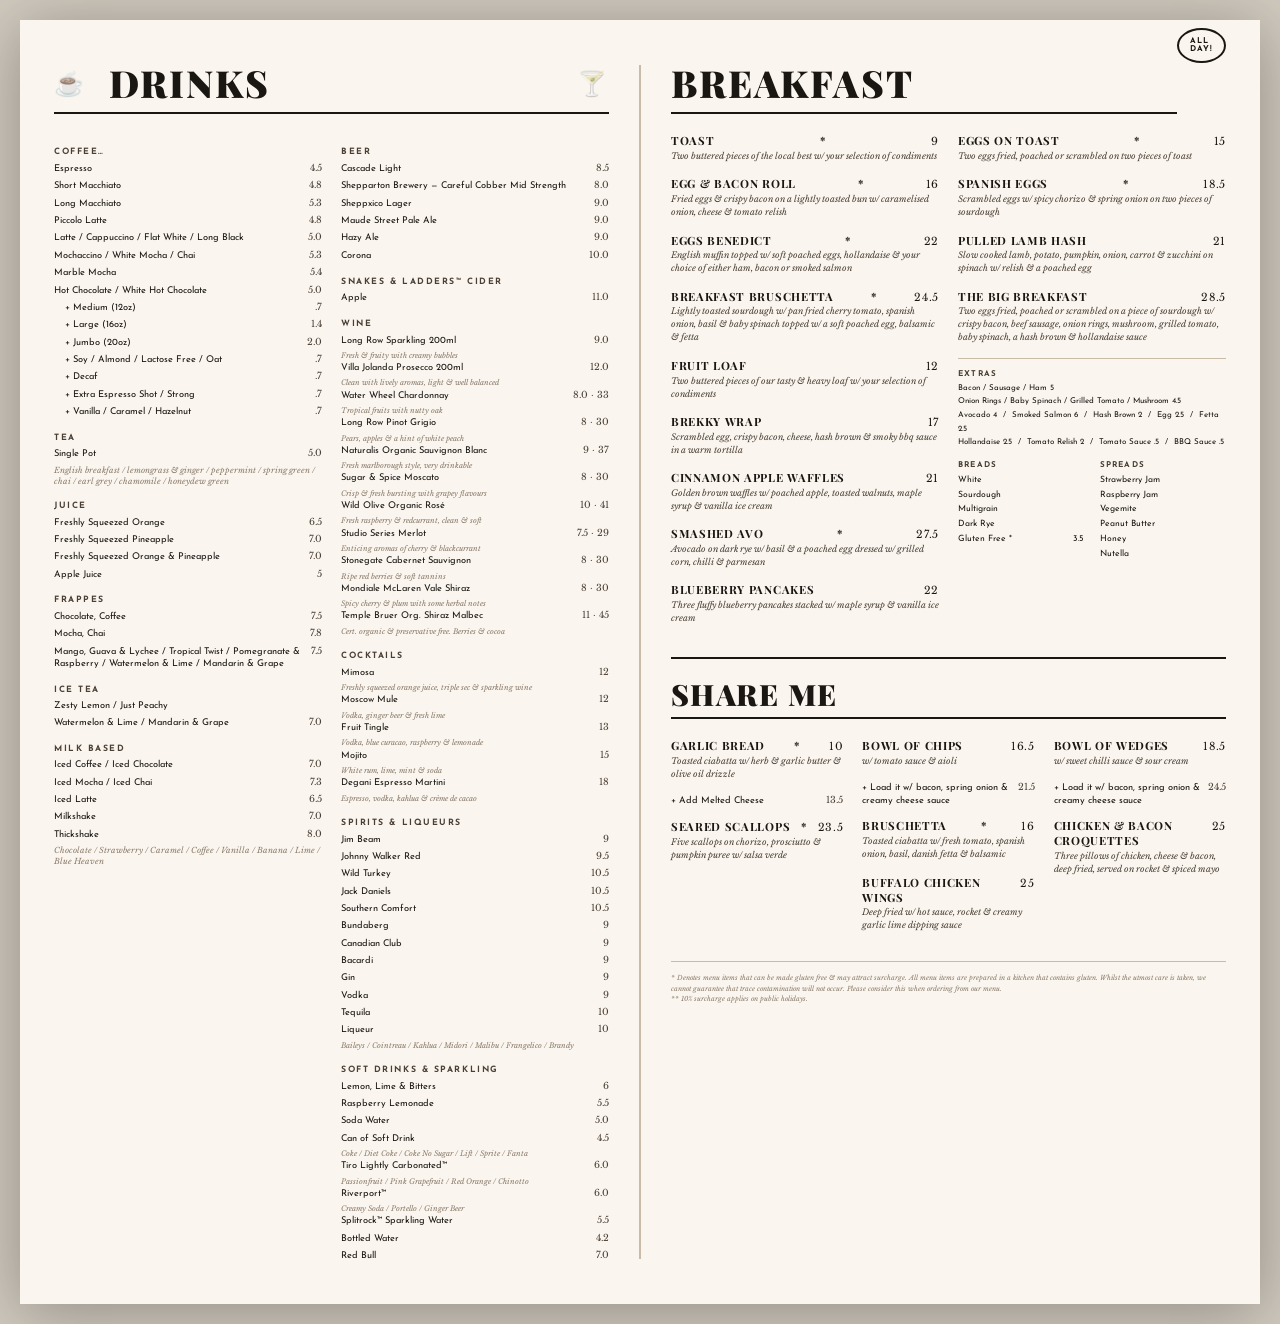
==== commit 54283695: "Update index.html" ====
--- a/index.html
+++ b/index.html
@@ -3,1332 +3,555 @@
 <head>
 <meta charset="UTF-8">
 <meta name="viewport" content="width=device-width, initial-scale=1.0">
-<title>DREVA — Creative Studio</title>
-<link rel="preconnect" href="https://fonts.googleapis.com">
-<link href="https://fonts.googleapis.com/css2?family=Instrument+Sans:wght@300;400;500;600&family=Bricolage+Grotesque:wght@300;400;500;600;700&display=swap" rel="stylesheet">
+<title>Menu — Page 1</title>
+<link href="https://fonts.googleapis.com/css2?family=Playfair+Display:wght@400;700;900&family=Libre+Baskerville:ital,wght@0,400;0,700;1,400&family=Josefin+Sans:wght@300;400;600;700&display=swap" rel="stylesheet">
 <style>
-/* ─── RESET ─── */
-*,*::before,*::after{box-sizing:border-box;margin:0;padding:0}
-
-/* ─── TOKENS ─── */
-:root{
-  --w:#ffffff;--ow:#f7f8fa;--bg2:#f2f4f7;
-  --bdr:#e8eaed;--bdr2:#d4d8e0;
-  --ink:#0d0f14;--ink2:#3a3f4d;--ink3:#6b7280;--ink4:#9ca3af;
-  --blue:#1d4ed8;--blue2:#3b82f6;--bluepale:#eff6ff;--bluebdr:#bfdbfe;
-  --tagbg:#f0f4ff;--tagc:#2563eb;
-}
-
-html{scroll-behavior:smooth}
-body{font-family:'Instrument Sans',sans-serif;background:var(--w);color:var(--ink);overflow-x:hidden;cursor:none}
-
-/* ─── CURSOR ─── */
-#cd{width:6px;height:6px;border-radius:50%;background:var(--blue);position:fixed;top:0;left:0;pointer-events:none;z-index:9999;transform:translate(-50%,-50%);transition:width .2s,height .2s}
-#cr{width:32px;height:32px;border-radius:50%;border:1.5px solid rgba(29,78,216,.4);position:fixed;top:0;left:0;pointer-events:none;z-index:9998;transform:translate(-50%,-50%);transition:width .35s cubic-bezier(.25,1,.5,1),height .35s cubic-bezier(.25,1,.5,1),border-color .3s,background .3s,border-radius .3s}
-#cr.hover{width:48px;height:48px;border-color:rgba(29,78,216,.7)}
-#cr.view{width:72px;height:72px;background:var(--ink);border-color:var(--ink);display:flex;align-items:center;justify-content:center}
-
-/* ─── PAGE TRANSITION VEIL ─── */
-#veil{
-  position:fixed;inset:0;z-index:8000;pointer-events:none;
-  background:rgba(255,255,255,0);
-  backdrop-filter:blur(0px);
-  -webkit-backdrop-filter:blur(0px);
-  opacity:0;
-  transition:opacity .4s ease, backdrop-filter .4s ease, -webkit-backdrop-filter .4s ease, background .4s ease;
-}
-#veil.active{
-  opacity:1;pointer-events:all;
-  backdrop-filter:blur(20px);
-  -webkit-backdrop-filter:blur(20px);
-  background:rgba(255,255,255,.6);
-}
-
-/* ─── SCROLL PROGRESS ─── */
-#sprog{position:fixed;top:0;left:0;height:2px;background:linear-gradient(90deg,var(--blue),#60a5fa);z-index:7000;width:0;pointer-events:none;transition:width .05s linear}
-
-/* ─── NAV ─── */
-nav{position:fixed;top:0;left:0;right:0;z-index:500;height:64px;padding:0 60px;display:flex;align-items:center;justify-content:space-between;background:rgba(255,255,255,.92);backdrop-filter:blur(20px);-webkit-backdrop-filter:blur(20px);border-bottom:1px solid var(--bdr);transition:height .3s,background .3s,border-color .3s}
-nav.scrolled{height:56px}
-nav.on-dark{background:rgba(6,8,16,.88);border-bottom-color:rgba(255,255,255,.08)}
-nav.on-dark .nl a{color:rgba(255,255,255,.6)}
-nav.on-dark .nl a:hover,nav.on-dark .nl a.active{color:#fff}
-nav.on-dark .npill{background:#fff;color:var(--ink)}
-nav.on-dark .hamburger span{background:#fff}
-
-.nav-logo{display:inline-flex;align-items:center;text-decoration:none;cursor:none}
-.nav-logo svg{height:28px;width:auto}
-
-.nl{display:flex;gap:32px;list-style:none;align-items:center}
-.nl a{color:var(--ink3);text-decoration:none;font-size:14px;font-weight:500;transition:color .2s;position:relative;cursor:none}
-.nl a::after{content:'';position:absolute;bottom:-2px;left:0;right:100%;height:1.5px;background:var(--ink);border-radius:2px;transition:right .3s cubic-bezier(.25,1,.5,1)}
-.nl a:hover::after,.nl a.active::after{right:0}
-.nl a:hover,.nl a.active{color:var(--ink)}
-
-.npill{background:var(--ink);color:#fff;padding:9px 22px;border-radius:100px;font-size:13px;font-weight:600;text-decoration:none;cursor:none;transition:background .25s,box-shadow .25s;letter-spacing:.2px}
-.npill:hover{background:var(--blue);box-shadow:0 4px 20px rgba(29,78,216,.3)}
-
-/* ─── HAMBURGER ─── */
-.hamburger{display:none;flex-direction:column;gap:5px;background:none;border:none;padding:4px;cursor:none;align-items:flex-end}
-.hamburger span{display:block;height:1.5px;background:var(--ink);border-radius:2px;transition:all .35s cubic-bezier(.25,1,.5,1)}
-.hamburger span:nth-child(1){width:22px}
-.hamburger span:nth-child(2){width:15px}
-.hamburger span:nth-child(3){width:22px}
-.hamburger.open span:nth-child(1){width:20px;transform:translateY(6.5px) rotate(45deg)}
-.hamburger.open span:nth-child(2){opacity:0;transform:translateX(8px)}
-.hamburger.open span:nth-child(3){width:20px;transform:translateY(-6.5px) rotate(-45deg)}
-
-/* ─── MOBILE MENU ─── */
-#mob{
-  position:fixed;inset:0;z-index:450;
-  background:var(--w);
-  display:flex;flex-direction:column;justify-content:center;
-  padding:80px 32px 48px;
-  opacity:0;pointer-events:none;
-  transform:translateY(-10px);
-  transition:opacity .38s cubic-bezier(.25,1,.5,1),transform .38s cubic-bezier(.25,1,.5,1);
-}
-#mob.open{opacity:1;pointer-events:all;transform:none}
-.mob-links{list-style:none;margin-bottom:44px}
-.mob-links li{border-bottom:1px solid var(--bdr)}
-.mob-links a{
-  display:flex;justify-content:space-between;align-items:center;
-  padding:20px 0;
-  font-family:'Bricolage Grotesque',sans-serif;
-  font-size:clamp(28px,7vw,44px);font-weight:500;letter-spacing:-1.5px;
-  color:var(--ink);text-decoration:none;
-  transform:translateY(28px);opacity:0;
-  transition:color .2s,transform .5s cubic-bezier(.25,1,.5,1),opacity .5s ease;
-}
-#mob.open .mob-links a{transform:none;opacity:1}
-#mob.open .mob-links li:nth-child(1) a{transition-delay:.06s}
-#mob.open .mob-links li:nth-child(2) a{transition-delay:.1s}
-#mob.open .mob-links li:nth-child(3) a{transition-delay:.14s}
-.mob-links a:hover{color:var(--blue)}
-.mob-links .arr{opacity:.2;transition:all .2s}
-.mob-links a:hover .arr{opacity:1;transform:translateX(4px)}
-.mob-footer{opacity:0;transform:translateY(12px);transition:all .4s .2s cubic-bezier(.25,1,.5,1)}
-#mob.open .mob-footer{opacity:1;transform:none}
-.mob-meta{display:flex;gap:18px;margin-top:20px;flex-wrap:wrap}
-.mob-meta a{font-size:13px;color:var(--ink4);text-decoration:none;transition:color .2s}
-.mob-meta a:hover{color:var(--blue)}
-
-/* ─── PAGES ─── */
-.page{display:none}
-.page.active{display:block}
-
-/* ─── SCROLL REVEAL ─── */
-.rv{opacity:0;transform:translateY(24px);transition:opacity .65s ease,transform .65s cubic-bezier(.25,1,.5,1)}
-.rv.in{opacity:1;transform:none}
-.d1{transition-delay:.1s}.d2{transition-delay:.2s}.d3{transition-delay:.3s}.d4{transition-delay:.4s}
-
-/* ─── SHARED LAYOUT ─── */
-.w{max-width:1260px;margin:0 auto;width:100%;padding:0 60px}
-.lbl{font-size:11px;font-weight:600;letter-spacing:2px;text-transform:uppercase;color:var(--blue);display:inline-flex;align-items:center;gap:8px}
-.lbl::before{content:'';width:14px;height:1.5px;background:var(--blue);display:block;flex-shrink:0}
-h1,h2,h3,h4{font-family:'Bricolage Grotesque',sans-serif}
-
-/* ─── HERO ─── */
-.hero{padding:130px 0 0;background:var(--w);overflow:hidden}
-.htop{padding:0 60px;max-width:1260px;margin:0 auto;display:grid;grid-template-columns:1fr 1fr;gap:80px;align-items:center}
-.hkick{display:inline-flex;align-items:center;gap:10px;background:var(--bluepale);border:1px solid var(--bluebdr);padding:5px 14px;border-radius:100px;font-size:12px;font-weight:600;color:var(--blue);margin-bottom:28px}
-.hpulse{width:6px;height:6px;border-radius:50%;background:var(--blue);animation:blink 2s infinite}
-@keyframes blink{0%,100%{opacity:1}50%{opacity:.3}}
-.hero h1{font-size:clamp(40px,4.8vw,68px);font-weight:500;line-height:1.08;letter-spacing:-2.5px;color:var(--ink)}
-.hero h1 strong{font-weight:600;background:linear-gradient(120deg,var(--blue) 0%,#60a5fa 100%);-webkit-background-clip:text;-webkit-text-fill-color:transparent;background-clip:text}
-.hsub{margin-top:22px;color:var(--ink3);font-size:17px;line-height:1.75;max-width:420px}
-.hctas{display:flex;align-items:center;gap:16px;margin-top:40px}
-.bdark{background:var(--ink);color:#fff;padding:13px 28px;border-radius:100px;font-size:14px;font-weight:600;text-decoration:none;cursor:none;display:inline-flex;align-items:center;gap:8px;transition:background .25s,box-shadow .25s}
-.bdark:hover{background:var(--blue);box-shadow:0 8px 28px rgba(29,78,216,.28)}
-.bghost{color:var(--ink2);font-size:14px;font-weight:500;text-decoration:none;cursor:none;display:inline-flex;align-items:center;gap:6px;transition:color .25s}
-.bghost:hover{color:var(--blue)}
-.bghost svg{transition:transform .25s}
-.bghost:hover svg{transform:translateX(3px)}
-.hstats{display:flex;gap:36px;margin-top:52px;padding-top:36px;border-top:1px solid var(--bdr)}
-.snum{font-family:'Bricolage Grotesque',sans-serif;font-size:28px;font-weight:600;color:var(--ink);letter-spacing:-1px}
-.slbl{font-size:12px;color:var(--ink4);margin-top:2px}
-
-/* REEL */
-.reel-col{position:relative}
-.reel-outer{position:relative}
-.reel-card{border-radius:20px;overflow:hidden;background:var(--ink);position:relative;aspect-ratio:16/10;box-shadow:0 32px 80px rgba(13,15,20,.18);cursor:none;transition:transform .4s ease,box-shadow .4s ease}
-.reel-card:hover{transform:translateY(-6px);box-shadow:0 44px 100px rgba(13,15,20,.22)}
-.rbg{position:absolute;inset:0;background:linear-gradient(135deg,#06091a 0%,#0f1a3e 40%,#0a2060 70%,#0c1830 100%)}
-.rgrid{position:absolute;inset:0;background-image:linear-gradient(rgba(255,255,255,.04) 1px,transparent 1px),linear-gradient(90deg,rgba(255,255,255,.04) 1px,transparent 1px);background-size:48px 48px}
-.rglow{position:absolute;width:300px;height:300px;border-radius:50%;background:radial-gradient(circle,rgba(59,130,246,.3) 0%,transparent 70%);top:50%;left:50%;transform:translate(-50%,-50%);animation:gp 4s ease-in-out infinite}
-@keyframes gp{0%,100%{opacity:.6;transform:translate(-50%,-50%) scale(1)}50%{opacity:1;transform:translate(-50%,-50%) scale(1.15)}}
-.rlbl{position:absolute;top:20px;left:20px;background:rgba(255,255,255,.08);backdrop-filter:blur(12px);border:1px solid rgba(255,255,255,.12);padding:6px 14px;border-radius:100px;font-size:11px;font-weight:600;color:rgba(255,255,255,.7);letter-spacing:1px;text-transform:uppercase}
-.rdur{position:absolute;top:20px;right:20px;background:rgba(0,0,0,.4);backdrop-filter:blur(12px);border:1px solid rgba(255,255,255,.1);padding:5px 12px;border-radius:6px;font-size:11px;font-weight:600;color:rgba(255,255,255,.6)}
-.rplay{position:absolute;top:50%;left:50%;transform:translate(-50%,-50%);width:68px;height:68px;border-radius:50%;background:rgba(255,255,255,.95);display:flex;align-items:center;justify-content:center;transition:transform .3s;box-shadow:0 8px 32px rgba(0,0,0,.3)}
-.reel-card:hover .rplay{transform:translate(-50%,-50%) scale(1.1)}
-.rplay svg{width:20px;height:20px;color:var(--ink);margin-left:3px}
-.rbot{position:absolute;bottom:0;left:0;right:0;padding:20px 24px;background:linear-gradient(to top,rgba(0,0,0,.6),transparent);display:flex;align-items:center}
-.rprog{flex:1;height:2px;background:rgba(255,255,255,.15);border-radius:2px;margin-right:16px}
-.rprogb{height:100%;width:38%;background:linear-gradient(90deg,var(--blue2),#93c5fd);border-radius:2px}
-.rtime{font-size:11px;color:rgba(255,255,255,.5);font-weight:500}
-.rchip{position:absolute;background:white;border:1px solid var(--bdr);border-radius:12px;padding:10px 14px;box-shadow:0 8px 24px rgba(13,15,20,.1);font-size:12px;white-space:nowrap}
-.rchip1{bottom:-20px;left:-30px;display:flex;align-items:center;gap:8px}
-.rchip2{top:-18px;right:-20px;display:flex;align-items:center;gap:8px}
-.cdot{width:8px;height:8px;border-radius:50%}
-.cgreen{background:#22c55e}.cblue{background:var(--blue2)}
-.clbl{font-weight:600;color:var(--ink);font-size:12px}
-.csub{font-size:11px;color:var(--ink4)}
-
-/* TICKER */
-.ticker-wrap{margin-top:80px;border-top:1px solid var(--bdr);border-bottom:1px solid var(--bdr);padding:17px 0;overflow:hidden;background:var(--ow)}
-.ticker-track{display:flex;gap:56px;animation:tick 28s linear infinite;white-space:nowrap;width:max-content}
-.ticker-track:hover{animation-play-state:paused}
-@keyframes tick{from{transform:translateX(0)}to{transform:translateX(-50%)}}
-.ti{font-family:'Bricolage Grotesque',sans-serif;font-size:13px;font-weight:500;color:var(--ink4);letter-spacing:.5px;text-transform:uppercase;display:flex;align-items:center;gap:16px}
-.ti::after{content:'✦';color:var(--blue);font-size:9px}
-
-/* CLIENTS */
-.csec{padding:88px 0;background:var(--w)}
-.chead{text-align:center;margin-bottom:52px}
-.chead h2{font-size:13px;font-weight:500;color:var(--ink4);letter-spacing:2px;text-transform:uppercase;margin-top:8px}
-.crow{display:flex;flex-wrap:wrap;justify-content:center;align-items:center}
-.ccell{flex:0 0 16.66%;display:flex;align-items:center;justify-content:center;padding:28px 20px;border-right:1px solid var(--bdr);border-bottom:1px solid var(--bdr);transition:background .25s}
-.ccell:hover{background:var(--ow)}
-.ccell:nth-child(6n){border-right:none}
-.wm{font-family:'Bricolage Grotesque',sans-serif;font-weight:700;font-size:17px;color:#c8cdd8;letter-spacing:-.4px;transition:color .25s;user-select:none}
-.ccell:hover .wm{color:#8898b0}
-
-/* SELECTED WORK */
-.hwsec{padding:100px 0;background:var(--ow)}
-.hwh{display:flex;justify-content:space-between;align-items:flex-end;margin-bottom:56px}
-.hwh h2{font-size:clamp(32px,3vw,46px);font-weight:500;letter-spacing:-1.5px;color:var(--ink);margin-top:12px}
-.link-arr{display:inline-flex;align-items:center;gap:6px;color:var(--ink3);font-size:14px;font-weight:500;text-decoration:none;cursor:none;transition:color .25s;white-space:nowrap;margin-bottom:6px}
-.link-arr:hover{color:var(--blue)}
-.link-arr:hover svg{transform:translateX(4px)}
-.link-arr svg{transition:transform .25s}
-.hwgrid{display:grid;grid-template-columns:repeat(3,1fr);gap:20px}
-.hwcard{background:var(--w);border-radius:16px;border:1px solid var(--bdr);overflow:hidden;transition:transform .35s ease,box-shadow .35s ease,border-color .35s;cursor:none}
-.hwcard:hover{transform:translateY(-6px);box-shadow:0 20px 50px rgba(13,15,20,.09);border-color:var(--bdr2)}
-.hwthumb{height:200px;position:relative;overflow:hidden}
-.hwthi{position:absolute;inset:0;transition:transform .5s ease}
-.hwcard:hover .hwthi{transform:scale(1.04)}
-.th1{background:linear-gradient(135deg,#e0e7ff 0%,#c7d2fe 40%,#a5b4fc 100%)}
-.th2{background:linear-gradient(135deg,#e0f2fe 0%,#bae6fd 40%,#7dd3fc 100%)}
-.th3{background:linear-gradient(135deg,#f0fdf4 0%,#bbf7d0 40%,#86efac 100%)}
-.thmock{position:absolute;bottom:0;left:50%;transform:translateX(-50%);width:140px}
-.mscr{background:white;border-radius:10px 10px 0 0;padding:10px;box-shadow:0 -6px 20px rgba(0,0,0,.08)}
-.mbar{height:6px;background:#e5e7eb;border-radius:3px;margin-bottom:6px}
-.mbar.w60{width:60%}.mbar.w80{width:80%}.mbar.w40{width:40%}
-.mrow{display:flex;gap:6px;margin-bottom:6px}
-.mblk{height:28px;border-radius:4px;background:#f3f4f6;flex:1}
-.mblk.acc{background:rgba(29,78,216,.15)}
-.hwbody{padding:22px 24px 26px}
-.hwmeta{display:flex;align-items:center;justify-content:space-between;margin-bottom:10px}
-.hwcat{font-size:11px;font-weight:600;color:var(--blue);letter-spacing:1px;text-transform:uppercase}
-.hwyr{font-size:12px;color:var(--ink4)}
-.hwtitle{font-size:18px;font-weight:600;color:var(--ink);letter-spacing:-.4px;margin-bottom:10px}
-.hwdesc{font-size:13.5px;color:var(--ink3);line-height:1.65;margin-bottom:16px}
-.hwtags{display:flex;gap:6px;flex-wrap:wrap}
-.tpill{font-size:11px;font-weight:600;padding:4px 11px;border-radius:100px;background:var(--tagbg);color:var(--tagc);letter-spacing:.2px}
-
-/* VALUES */
-.vsec{padding:100px 0;background:var(--w)}
-.vgrid{display:grid;grid-template-columns:1fr 1fr;gap:80px;align-items:center}
-.vleft h2{font-size:clamp(32px,3vw,46px);font-weight:500;letter-spacing:-1.5px;color:var(--ink);margin:12px 0 20px}
-.vleft p{color:var(--ink3);font-size:16px;line-height:1.8;max-width:400px}
-.vright{display:flex;flex-direction:column;gap:4px}
-.vrow{display:flex;align-items:center;gap:18px;padding:18px 20px;border-radius:12px;border:1px solid transparent;transition:background .25s,border-color .25s;cursor:default;position:relative;overflow:hidden}
-.vrow::before{content:'';position:absolute;left:0;top:0;bottom:0;width:3px;background:var(--blue);transform:scaleY(0);transform-origin:bottom;transition:transform .3s cubic-bezier(.25,1,.5,1);border-radius:0 2px 2px 0}
-.vrow:hover{background:var(--ow);border-color:var(--bdr)}
-.vrow:hover::before{transform:scaleY(1)}
-.vic{width:38px;height:38px;flex-shrink:0;border-radius:10px;display:flex;align-items:center;justify-content:center;background:var(--bluepale);color:var(--blue)}
-.vic svg{width:17px;height:17px;stroke-width:1.8}
-.vtit{font-size:15px;font-weight:600;color:var(--ink);margin-bottom:2px}
-.vdesc{font-size:13px;color:var(--ink4)}
-
-/* VISION / MISSION */
-.vmsec{padding:88px 0;background:var(--ow)}
-.vmhead{text-align:center;margin-bottom:52px}
-.vmhead h2{font-size:clamp(30px,3vw,44px);font-weight:500;letter-spacing:-1.5px;color:var(--ink);margin-top:10px}
-.vmcards{display:grid;grid-template-columns:1fr 1fr;gap:24px;max-width:960px;margin:0 auto}
-.vmcard{background:var(--w);border-radius:20px;padding:44px 40px;border:1px solid var(--bdr);position:relative;overflow:hidden;transition:box-shadow .3s,transform .3s}
-.vmcard:hover{box-shadow:0 12px 40px rgba(13,15,20,.1);transform:translateY(-4px)}
-.vmcard::before{content:'';position:absolute;top:0;left:0;right:0;height:3px;background:linear-gradient(90deg,var(--blue),#60a5fa)}
-.vmicon{width:48px;height:48px;border-radius:13px;background:var(--bluepale);display:flex;align-items:center;justify-content:center;color:var(--blue);margin-bottom:22px}
-.vmicon svg{width:22px;height:22px;stroke-width:1.8}
-.vmcard h3{font-size:21px;font-weight:600;color:var(--ink);margin-bottom:14px;letter-spacing:-.4px}
-.vmcard p{color:var(--ink3);font-size:15px;line-height:1.75}
-
-/* PROCESS */
-.prosec{padding:100px 0;background:var(--w)}
-.proh{text-align:center;margin-bottom:64px}
-.proh h2{font-size:clamp(30px,3vw,44px);font-weight:500;letter-spacing:-1.5px;color:var(--ink);margin-top:10px}
-.protrack{display:flex;gap:0;position:relative}
-.protrack::after{content:'';position:absolute;top:28px;left:10%;right:10%;height:1px;background:var(--bdr)}
-.pstep{flex:1;text-align:center;padding:0 20px;position:relative;z-index:2}
-.pnum{width:56px;height:56px;border-radius:50%;background:var(--w);border:1.5px solid var(--bdr2);display:flex;align-items:center;justify-content:center;margin:0 auto 22px;font-family:'Bricolage Grotesque',sans-serif;font-size:13px;font-weight:700;color:var(--ink3);transition:all .3s}
-.pstep:hover .pnum{border-color:var(--blue);color:var(--blue);background:var(--bluepale)}
-.ptit{font-size:15px;font-weight:600;color:var(--ink);margin-bottom:8px}
-.pdesc{font-size:13px;color:var(--ink4);line-height:1.6}
-
-/* TESTIMONIALS */
-.testsec{padding:100px 0;background:var(--ow)}
-.testh{text-align:center;margin-bottom:52px}
-.testh h2{font-size:clamp(30px,3vw,44px);font-weight:500;letter-spacing:-1.5px;color:var(--ink);margin-top:10px}
-.testgrid{display:grid;grid-template-columns:repeat(3,1fr);gap:20px}
-.testcard{background:var(--w);border-radius:16px;padding:32px 28px;border:1px solid var(--bdr);display:flex;flex-direction:column;transition:box-shadow .3s,transform .3s}
-.testcard:hover{box-shadow:0 12px 36px rgba(13,15,20,.08);transform:translateY(-4px)}
-.stars{color:#f59e0b;font-size:14px;margin-bottom:18px;transition:letter-spacing .3s}
-.testcard:hover .stars{letter-spacing:2px}
-.ttxt{color:var(--ink2);font-size:15px;line-height:1.7;flex:1;margin-bottom:24px}
-.tauth{display:flex;align-items:center;gap:12px}
-.av{width:40px;height:40px;border-radius:50%;font-family:'Bricolage Grotesque',sans-serif;font-weight:700;font-size:13px;color:white;display:flex;align-items:center;justify-content:center;flex-shrink:0}
-.ava{background:linear-gradient(135deg,#1d4ed8,#60a5fa)}
-.avb{background:linear-gradient(135deg,#4f46e5,#818cf8)}
-.avc{background:linear-gradient(135deg,#0891b2,#38bdf8)}
-.aname{font-size:14px;font-weight:600;color:var(--ink)}
-.arole{font-size:12px;color:var(--ink4)}
-
-/* CTA */
-.ctasec{padding:120px 0;background:var(--ink);position:relative;overflow:hidden;text-align:center}
-.ctabg{position:absolute;inset:0;background:radial-gradient(ellipse 70% 80% at 50% 50%,rgba(29,78,216,.2) 0%,transparent 70%)}
-.ctadots{position:absolute;inset:0;background-image:radial-gradient(rgba(255,255,255,.06) 1px,transparent 1px);background-size:32px 32px;mask-image:radial-gradient(ellipse at center,black 30%,transparent 70%)}
-.ctain{position:relative;z-index:2;max-width:640px;margin:0 auto;padding:0 60px}
-.ctain h2{font-size:clamp(34px,4vw,56px);font-weight:500;letter-spacing:-2px;color:white;line-height:1.06;margin:14px 0 22px}
-.ctain h2 span{background:linear-gradient(120deg,#60a5fa,#93c5fd);-webkit-background-clip:text;-webkit-text-fill-color:transparent;background-clip:text}
-.ctain p{color:rgba(255,255,255,.55);font-size:17px;line-height:1.7;margin-bottom:44px}
-.bwhite{background:white;color:var(--ink);padding:14px 32px;border-radius:100px;font-size:14px;font-weight:700;text-decoration:none;cursor:none;display:inline-flex;align-items:center;gap:8px;transition:box-shadow .25s,transform .25s}
-.bwhite:hover{box-shadow:0 8px 30px rgba(255,255,255,.2);transform:translateY(-2px)}
-.ctamic{font-size:12px;color:rgba(255,255,255,.25);margin-top:18px;letter-spacing:.5px}
-
-/* FOOTER */
-footer{background:#060810;padding:64px 0 36px;border-top:1px solid rgba(255,255,255,.05)}
-.ftgrid{display:grid;grid-template-columns:1.4fr 1fr 1fr 1fr;gap:48px;padding-bottom:52px;border-bottom:1px solid rgba(255,255,255,.06)}
-.ftbrand p{color:rgba(255,255,255,.35);font-size:13.5px;line-height:1.7;max-width:220px;margin-top:14px}
-.ftcol h5{font-family:'Bricolage Grotesque',sans-serif;font-size:12px;font-weight:700;letter-spacing:1.5px;text-transform:uppercase;color:rgba(255,255,255,.35);margin-bottom:20px}
-.ftcol a{display:block;color:rgba(255,255,255,.55);text-decoration:none;font-size:14px;margin-bottom:12px;transition:color .2s,padding-left .25s;position:relative;cursor:none}
-.ftcol a::before{content:'→';position:absolute;left:-16px;opacity:0;transform:translateX(-4px);transition:all .25s;font-size:12px}
-.ftcol a:hover{color:white;padding-left:16px}
-.ftcol a:hover::before{opacity:1;transform:none}
-.ftbot{display:flex;justify-content:space-between;align-items:center;padding-top:32px}
-.ftbot p{color:rgba(255,255,255,.22);font-size:12.5px}
-
-/* ─── WORK PAGE ─── */
-.wphero{padding:160px 0 80px;background:var(--w)}
-.wphero h1{font-size:clamp(40px,5vw,72px);font-weight:500;letter-spacing:-2.5px;color:var(--ink);margin:16px 0 22px;max-width:720px;line-height:1.05}
-.wphero p{color:var(--ink3);font-size:18px;max-width:480px;line-height:1.75}
-.wpfbar{padding:0 0 48px;background:var(--w)}
-.wpfs{display:flex;gap:10px;flex-wrap:wrap}
-.wfb{padding:8px 20px;border-radius:100px;border:1.5px solid var(--bdr);background:transparent;color:var(--ink3);font-size:13px;font-weight:500;cursor:none;transition:all .25s;font-family:'Instrument Sans',sans-serif}
-.wfb.on,.wfb:hover{background:var(--ink);color:white;border-color:var(--ink)}
-.wpfeat{padding:0 0 80px;background:var(--w)}
-.fc{display:grid;grid-template-columns:1.15fr 1fr;border-radius:20px;overflow:hidden;border:1px solid var(--bdr);transition:box-shadow .35s;margin-bottom:20px;background:var(--w)}
-.fc:hover{box-shadow:0 20px 60px rgba(13,15,20,.1)}
-.fc.flip{direction:rtl}.fc.flip>*{direction:ltr}
-.fthumb{min-height:360px;position:relative;overflow:hidden}
-.fthi{position:absolute;inset:0;transition:transform .5s ease}
-.fc:hover .fthi{transform:scale(1.04)}
-.ft-nx{background:linear-gradient(135deg,#1e3a8a 0%,#1d4ed8 50%,#3b82f6 100%)}
-.ft-sc{background:linear-gradient(135deg,#064e3b 0%,#059669 50%,#34d399 100%)}
-.ft-lm{background:linear-gradient(135deg,#7c2d12 0%,#ea580c 50%,#fb923c 100%)}
-.ftart{position:absolute;inset:0;display:flex;align-items:center;justify-content:center}
-.ftlogo{width:160px;height:160px;border-radius:30px;background:rgba(255,255,255,.12);backdrop-filter:blur(8px);border:1px solid rgba(255,255,255,.2);display:flex;align-items:center;justify-content:center;font-family:'Bricolage Grotesque',sans-serif;font-size:38px;font-weight:800;color:white;letter-spacing:-2px;box-shadow:0 16px 40px rgba(0,0,0,.2)}
-.ftlbl{position:absolute;bottom:20px;left:20px;background:rgba(0,0,0,.3);backdrop-filter:blur(12px);border:1px solid rgba(255,255,255,.15);padding:6px 14px;border-radius:100px;font-size:11px;font-weight:600;color:rgba(255,255,255,.8);letter-spacing:.8px;text-transform:uppercase}
-.fbody{padding:48px;display:flex;flex-direction:column;justify-content:center}
-.ftags{display:flex;gap:6px;flex-wrap:wrap;margin-bottom:18px}
-.ftit{font-size:clamp(22px,2.2vw,32px);font-weight:600;color:var(--ink);letter-spacing:-1px;margin-bottom:16px}
-.fdesc{color:var(--ink3);font-size:15px;line-height:1.75;margin-bottom:28px}
-.fmet{display:flex;gap:28px;margin-bottom:32px;padding:20px;background:var(--ow);border-radius:12px}
-.fmn{font-family:'Bricolage Grotesque',sans-serif;font-size:24px;font-weight:600;color:var(--ink);letter-spacing:-1px}
-.fml{font-size:12px;color:var(--ink4);margin-top:2px}
-.fcta{display:inline-flex;align-items:center;gap:8px;color:var(--blue);font-size:14px;font-weight:600;text-decoration:none;cursor:none;transition:gap .25s}
-.fcta:hover{gap:14px}
-.wpgsec{padding:20px 0 120px;background:var(--w)}
-.wpglbl{font-size:13px;font-weight:600;color:var(--ink4);margin-bottom:28px;letter-spacing:.5px}
-.wpg{display:grid;grid-template-columns:repeat(3,1fr);gap:20px}
-.wgc{background:var(--w);border-radius:16px;border:1px solid var(--bdr);overflow:hidden;transition:transform .3s,box-shadow .3s,border-color .3s;cursor:none}
-.wgc:hover{transform:translateY(-5px);box-shadow:0 16px 44px rgba(13,15,20,.09);border-color:var(--bdr2)}
-.wgth{height:180px;position:relative;overflow:hidden}
-.wgthi{position:absolute;inset:0;transition:transform .5s;display:flex;align-items:center;justify-content:center}
-.wgc:hover .wgthi{transform:scale(1.06)}
-.wg1{background:linear-gradient(135deg,#ede9fe,#c4b5fd,#a78bfa)}
-.wg2{background:linear-gradient(135deg,#fef9c3,#fde68a,#fbbf24)}
-.wg3{background:linear-gradient(135deg,#fce7f3,#fbcfe8,#f9a8d4)}
-.wg4{background:linear-gradient(135deg,#ccfbf1,#99f6e4,#5eead4)}
-.wg5{background:linear-gradient(135deg,#fee2e2,#fecaca,#f87171)}
-.wg6{background:linear-gradient(135deg,#e0f2fe,#bae6fd,#38bdf8)}
-.wgicon{width:64px;height:64px;border-radius:18px;background:rgba(255,255,255,.7);backdrop-filter:blur(8px);display:flex;align-items:center;justify-content:center;font-family:'Bricolage Grotesque',sans-serif;font-size:20px;font-weight:800;color:#1e293b;box-shadow:0 4px 16px rgba(0,0,0,.1);letter-spacing:-1px}
-.wgbody{padding:20px 22px 24px}
-.wgind{font-size:11px;text-transform:uppercase;letter-spacing:1px;color:var(--ink4);margin-bottom:6px;font-weight:600}
-.wgtitle{font-size:17px;font-weight:600;color:var(--ink);margin-bottom:8px;letter-spacing:-.3px}
-.wgdesc{font-size:13px;color:var(--ink3);line-height:1.6;margin-bottom:14px}
-.wgtags{display:flex;gap:6px;flex-wrap:wrap}
-.wgtag{font-size:10px;font-weight:600;padding:3px 10px;border-radius:100px;background:var(--tagbg);color:var(--tagc);text-transform:uppercase;letter-spacing:.3px}
-
-/* ─── CONTACT PAGE ─── */
-.cphero{padding:160px 0 80px;background:var(--w)}
-.cphero h1{font-size:clamp(38px,5vw,68px);font-weight:500;letter-spacing:-2.5px;color:var(--ink);margin:14px 0 20px;max-width:640px;line-height:1.06}
-.cphero p{color:var(--ink3);font-size:18px;max-width:460px;line-height:1.75}
-.cpbody{padding:60px 0 120px;background:var(--ow)}
-.cpgrid{display:grid;grid-template-columns:1fr 1.5fr;gap:80px;align-items:flex-start}
-.cpinfo{position:sticky;top:90px}
-.cpinfo h3{font-size:18px;font-weight:600;color:var(--ink);margin-bottom:32px;letter-spacing:-.3px}
-.cpdet{display:flex;align-items:flex-start;gap:14px;margin-bottom:24px}
-.cpdic{width:40px;height:40px;flex-shrink:0;border-radius:10px;background:var(--bluepale);border:1px solid var(--bluebdr);display:flex;align-items:center;justify-content:center;color:var(--blue)}
-.cpdic svg{width:17px;height:17px;stroke-width:1.8}
-.cpdl{font-size:11px;text-transform:uppercase;letter-spacing:1px;color:var(--ink4);font-weight:600;margin-bottom:3px}
-.cpdv{font-size:14px;font-weight:500;color:var(--ink)}
-.cpdivider{height:1px;background:var(--bdr);margin:28px 0}
-.cpsoc{display:flex;gap:10px}
-.sb{width:38px;height:38px;border-radius:10px;border:1.5px solid var(--bdr);background:var(--w);display:flex;align-items:center;justify-content:center;color:var(--ink3);transition:all .25s;cursor:none}
-.sb:hover{border-color:var(--blue);color:var(--blue);background:var(--bluepale)}
-.sb svg{width:15px;height:15px}
-.cpfc{background:var(--w);border-radius:20px;padding:48px;border:1px solid var(--bdr);box-shadow:0 4px 24px rgba(13,15,20,.06)}
-.cpfh h4{font-size:21px;font-weight:600;color:var(--ink);margin-bottom:6px;letter-spacing:-.4px}
-.cpfh p{font-size:14px;color:var(--ink4);margin-bottom:32px}
-.frow{display:grid;grid-template-columns:1fr 1fr;gap:18px}
-.fg{margin-bottom:20px}
-.fg label{display:block;font-size:12px;font-weight:600;text-transform:uppercase;letter-spacing:1px;color:var(--ink3);margin-bottom:8px;transition:color .2s}
-.fg:focus-within label{color:var(--blue)}
-.fg input,.fg select,.fg textarea{width:100%;background:var(--ow);border:1.5px solid var(--bdr);border-radius:10px;padding:13px 16px;color:var(--ink);font-family:'Instrument Sans',sans-serif;font-size:14px;outline:none;transition:border-color .25s,box-shadow .25s;-webkit-appearance:none}
-.fg select{cursor:none}
-.fg select option{background:white}
-.fg input:focus,.fg select:focus,.fg textarea:focus{border-color:var(--blue);box-shadow:0 0 0 3px rgba(29,78,216,.1);background:white}
-.fg input::placeholder,.fg textarea::placeholder{color:var(--ink4)}
-.fg textarea{resize:vertical;min-height:120px}
-.fsbtn{width:100%;background:var(--ink);color:white;border:none;padding:15px;border-radius:100px;font-family:'Instrument Sans',sans-serif;font-size:14px;font-weight:700;cursor:none;transition:background .25s,box-shadow .25s;display:flex;align-items:center;justify-content:center;gap:8px}
-.fsbtn:hover{background:var(--blue);box-shadow:0 8px 28px rgba(29,78,216,.28)}
-.fsok{display:none;text-align:center;padding:20px;color:var(--blue);font-weight:600;font-size:16px;background:var(--bluepale);border-radius:12px;margin-top:12px}
-
-/* ─── CASE STUDY PAGE ─── */
-.cs-cover{min-height:100vh;position:relative;display:flex;flex-direction:column;justify-content:flex-end;padding-bottom:80px;overflow:hidden}
-.cs-cover-bg{position:absolute;inset:0;transition:background .5s ease}
-.cs-cover-noise{position:absolute;inset:0;opacity:.04;background-image:url("data:image/svg+xml,%3Csvg viewBox='0 0 200 200' xmlns='http://www.w3.org/2000/svg'%3E%3Cfilter id='n'%3E%3CfeTurbulence type='fractalNoise' baseFrequency='0.9' numOctaves='4' stitchTiles='stitch'/%3E%3C/filter%3E%3Crect width='100%25' height='100%25' filter='url(%23n)'/%3E%3C/svg%3E");background-size:200px}
-.cs-cover-overlay{position:absolute;inset:0;background:linear-gradient(to bottom,rgba(0,0,0,.15) 0%,rgba(0,0,0,.55) 100%)}
-.cs-cover-inner{position:relative;z-index:2;padding-top:120px;display:grid;grid-template-columns:1fr 1fr;gap:60px;align-items:flex-end}
-.cs-back{display:inline-flex;align-items:center;gap:8px;color:rgba(255,255,255,.7);font-size:13px;font-weight:500;cursor:none;transition:color .2s;margin-bottom:40px;grid-column:1/-1}
-.cs-back:hover{color:white}
-.cs-cover-meta{display:flex;align-items:center;gap:10px;margin-bottom:20px}
-.cs-industry{font-size:12px;font-weight:600;color:rgba(255,255,255,.6);text-transform:uppercase;letter-spacing:1.5px}
-.cs-divider{color:rgba(255,255,255,.3)}
-.cs-tags-cover{font-size:12px;color:rgba(255,255,255,.5);letter-spacing:.5px}
-.cs-cover-title{font-size:clamp(42px,5vw,72px);font-weight:500;letter-spacing:-2.5px;color:white;line-height:1.04;margin-bottom:18px}
-.cs-cover-tagline{font-size:18px;color:rgba(255,255,255,.65);line-height:1.65;margin-bottom:40px;max-width:480px}
-.cs-cover-metrics{display:flex;gap:40px}
-.cs-metric-n{font-family:'Bricolage Grotesque',sans-serif;font-size:32px;font-weight:600;color:white;letter-spacing:-1px}
-.cs-metric-l{font-size:12px;color:rgba(255,255,255,.5);margin-top:4px;letter-spacing:.5px;text-transform:uppercase}
-.cs-cover-card{width:100%;aspect-ratio:4/3;border-radius:20px;position:relative;overflow:hidden;box-shadow:0 32px 80px rgba(0,0,0,.35);transform:perspective(1000px) rotateY(-8deg) rotateX(4deg);transition:transform .5s ease}
-.cs-cover-card:hover{transform:perspective(1000px) rotateY(-2deg) rotateX(1deg) scale(1.02)}
-.cs-cover-card-bg{position:absolute;inset:0}
-.cs-cover-card-grid{position:absolute;inset:0;background-image:linear-gradient(rgba(255,255,255,.06) 1px,transparent 1px),linear-gradient(90deg,rgba(255,255,255,.06) 1px,transparent 1px);background-size:40px 40px}
-.cs-cover-card-logo{position:absolute;top:50%;left:50%;transform:translate(-50%,-50%);font-family:'Bricolage Grotesque',sans-serif;font-size:52px;font-weight:800;color:white;letter-spacing:-3px;opacity:.9}
-.cs-cover-card-label{position:absolute;bottom:20px;left:20px;background:rgba(255,255,255,.12);backdrop-filter:blur(12px);border:1px solid rgba(255,255,255,.2);padding:6px 14px;border-radius:100px;font-size:11px;font-weight:600;color:rgba(255,255,255,.7);letter-spacing:1px;text-transform:uppercase}
-.cs-scroll-hint{position:absolute;bottom:32px;left:50%;transform:translateX(-50%);display:flex;flex-direction:column;align-items:center;gap:8px;color:rgba(255,255,255,.4);font-size:11px;letter-spacing:2px;text-transform:uppercase;z-index:2}
-.cs-scroll-line{width:1px;height:40px;background:linear-gradient(to bottom,transparent,rgba(255,255,255,.4));animation:scrl 2s ease-in-out infinite}
-@keyframes scrl{0%,100%{transform:scaleY(1);opacity:.5}50%{transform:scaleY(.5);opacity:1}}
-
-/* Case overview */
-.cs-overview{padding:100px 0;background:var(--w)}
-.cs-ov-grid{display:grid;grid-template-columns:1fr 1fr;gap:80px;align-items:flex-start}
-.cs-section-h{font-size:clamp(28px,3vw,40px);font-weight:500;letter-spacing:-1.5px;color:var(--ink);margin:14px 0 20px}
-.cs-ov-body{color:var(--ink3);font-size:16px;line-height:1.8}
-.cs-ov-stat-grid{display:grid;grid-template-columns:1fr 1fr;gap:24px}
-.cs-ov-stat{background:var(--ow);border-radius:14px;padding:24px;border:1px solid var(--bdr)}
-.cs-ov-stat-n{font-family:'Bricolage Grotesque',sans-serif;font-size:28px;font-weight:600;color:var(--blue);letter-spacing:-1px}
-.cs-ov-stat-l{font-size:12px;color:var(--ink4);margin-top:4px;line-height:1.4}
-
-/* Case full-width image */
-.cs-img-full{padding:0}
-.cs-img-full-inner{height:520px;position:relative;overflow:hidden}
-.cs-img-full-bg{position:absolute;inset:0;background-size:cover;background-position:center;transition:transform .5s ease}
-.cs-img-full:hover .cs-img-full-bg{transform:scale(1.03)}
-.cs-img-full-overlay{position:absolute;inset:0;background:linear-gradient(to bottom,transparent 60%,rgba(0,0,0,.4) 100%)}
-.cs-img-caption{position:absolute;bottom:24px;left:50%;transform:translateX(-50%);background:rgba(0,0,0,.4);backdrop-filter:blur(12px);border:1px solid rgba(255,255,255,.15);padding:8px 18px;border-radius:100px;font-size:12px;color:rgba(255,255,255,.8);white-space:nowrap;letter-spacing:.5px}
-
-/* Case insight */
-.cs-insight{padding:100px 0;background:var(--ow)}
-.cs-insight-inner{max-width:760px;margin:0 auto;text-align:center}
-.cs-quote{font-family:'Bricolage Grotesque',sans-serif;font-size:clamp(18px,2.2vw,26px);font-weight:400;color:var(--ink);line-height:1.5;letter-spacing:-.5px;font-style:italic;margin:20px 0 16px}
-.cs-quote-attr{font-size:13px;color:var(--ink4);font-weight:500;letter-spacing:.5px}
-
-/* Case process */
-.cs-process{padding:100px 0;background:var(--w)}
-.cs-proc-head{margin-bottom:52px}
-.cs-proc-steps{display:flex;flex-direction:column;gap:0}
-.cs-proc-step{display:grid;grid-template-columns:80px 1fr;gap:32px;align-items:flex-start;padding:32px 0;border-bottom:1px solid var(--bdr)}
-.cs-proc-step:last-child{border-bottom:none}
-.cs-proc-num{font-family:'Bricolage Grotesque',sans-serif;font-size:13px;font-weight:700;color:var(--ink4);letter-spacing:1px;padding-top:4px}
-.cs-proc-title{font-size:18px;font-weight:600;color:var(--ink);letter-spacing:-.3px;margin-bottom:10px}
-.cs-proc-desc{font-size:15px;color:var(--ink3);line-height:1.75}
-
-/* Case image grid */
-.cs-img-grid-section{padding:60px 0;background:var(--ow)}
-.cs-img-grid{display:grid;grid-template-columns:1fr 1fr;gap:16px}
-.cs-img-grid-right{display:flex;flex-direction:column;gap:16px}
-.cs-img-grid-item{position:relative;border-radius:16px;overflow:hidden}
-.cs-ig-tall{min-height:420px}
-.cs-img-grid-right .cs-img-grid-item{flex:1}
-.cs-ig-bg{position:absolute;inset:0;background-size:cover;background-position:center;transition:transform .5s ease}
-.cs-img-grid-item:hover .cs-ig-bg{transform:scale(1.04)}
-.cs-ig-label{position:absolute;bottom:16px;left:16px;background:rgba(0,0,0,.35);backdrop-filter:blur(10px);border:1px solid rgba(255,255,255,.12);padding:6px 14px;border-radius:100px;font-size:11px;color:rgba(255,255,255,.8);letter-spacing:.5px}
-
-/* Case results */
-.cs-results{padding:100px 0;background:var(--w)}
-.cs-res-head{margin-bottom:52px}
-.cs-res-grid{display:grid;grid-template-columns:repeat(4,1fr);gap:20px}
-.cs-res-card{background:var(--ow);border-radius:16px;padding:32px 28px;border:1px solid var(--bdr);transition:transform .3s,box-shadow .3s}
-.cs-res-card:hover{transform:translateY(-4px);box-shadow:0 12px 36px rgba(13,15,20,.08)}
-.cs-res-n{font-family:'Bricolage Grotesque',sans-serif;font-size:36px;font-weight:600;color:var(--blue);letter-spacing:-1.5px;margin-bottom:8px}
-.cs-res-title{font-size:15px;font-weight:600;color:var(--ink);margin-bottom:10px}
-.cs-res-desc{font-size:13px;color:var(--ink3);line-height:1.6}
-
-/* Case testimonial */
-.cs-testi{padding:100px 0;background:var(--ow)}
-.cs-testi-inner{max-width:820px;margin:0 auto;text-align:center}
-.cs-testi-quote{font-family:'Bricolage Grotesque',sans-serif;font-size:clamp(18px,2vw,24px);font-weight:400;color:var(--ink);line-height:1.55;letter-spacing:-.4px;margin-bottom:32px;font-style:italic}
-.cs-testi-auth{display:inline-flex;align-items:center;gap:14px;justify-content:center}
-
-/* Case next */
-.cs-next{padding:80px 0;background:var(--ink)}
-.cs-next-inner{display:flex;align-items:center;justify-content:space-between}
-.cs-next-left .lbl{color:rgba(255,255,255,.4)}
-.cs-next-left .lbl::before{background:rgba(255,255,255,.4)}
-.cs-next-title{font-family:'Bricolage Grotesque',sans-serif;font-size:clamp(24px,3vw,40px);font-weight:500;color:white;letter-spacing:-1px;margin-top:12px;cursor:none;transition:color .2s}
-.cs-next-title:hover{color:#60a5fa}
-.cs-next-sub{color:rgba(255,255,255,.4);font-size:14px;margin-top:6px}
-
-/* ─── RIPPLE ─── */
-.ripple{position:absolute;border-radius:50%;background:rgba(255,255,255,.25);transform:scale(0);animation:rip .6s ease-out forwards;pointer-events:none}
-@keyframes rip{to{transform:scale(4);opacity:0}}
-
-/* ─── RESPONSIVE ─── */
-@media(max-width:1100px){
-  .htop{grid-template-columns:1fr}.reel-col{display:none}
-  .fc{grid-template-columns:1fr}.fthumb{min-height:260px}
-  .cpgrid{grid-template-columns:1fr}.cpinfo{position:static}
-  .cs-cover-inner{grid-template-columns:1fr}
-  .cs-cover-card{display:none}
-  .cs-res-grid{grid-template-columns:1fr 1fr}
-}
-@media(max-width:900px){
-  .hwgrid,.testgrid,.vmcards,.ftgrid{grid-template-columns:1fr}
-  .wpg{grid-template-columns:1fr 1fr}
-  .vgrid{grid-template-columns:1fr;gap:48px}
-  .protrack{flex-direction:column;align-items:center;gap:32px}
-  .protrack::after{display:none}
-  .crow .ccell{flex:0 0 33.33%}
-  .cs-ov-grid{grid-template-columns:1fr;gap:48px}
-  .cs-img-grid{grid-template-columns:1fr}
-}
-@media(max-width:768px){
-  nav{padding:0 24px}
-  .nl{display:none}
-  .npill{display:none}
-  .hamburger{display:flex}
-  .w,.htop,.ctain,.wphero .w,.cphero .w{padding:0 24px}
-  .wpg{grid-template-columns:1fr}
-  .cpfc{padding:28px 22px}
-  .frow{grid-template-columns:1fr}
-  .fbody{padding:28px 24px}
-  .wphero,.cphero{padding:120px 0 60px}
-  .hstats{flex-direction:column;gap:20px}
-  .cs-cover-metrics{flex-wrap:wrap;gap:24px}
-  .cs-res-grid{grid-template-columns:1fr}
-  .cs-proc-step{grid-template-columns:50px 1fr;gap:16px}
-  .cs-next-inner{flex-direction:column;gap:32px;align-items:flex-start}
-}
+  :root {
+    --cream: #faf6ef;
+    --ink: #1a1612;
+    --mid: #4a3f35;
+    --light: #8a7a6a;
+    --rule: #c8bba8;
+    --accent: #2c2218;
+  }
+
+  * { margin: 0; padding: 0; box-sizing: border-box; }
+
+  body {
+    background: #d0c9be;
+    display: flex;
+    justify-content: center;
+    align-items: center;
+    min-height: 100vh;
+    padding: 20px;
+    font-family: 'Josefin Sans', sans-serif;
+  }
+
+  .page {
+    width: 420mm;
+    min-height: 297mm;
+    background: var(--cream);
+    display: grid;
+    grid-template-columns: 1fr 1.5px 1fr;
+    position: relative;
+    box-shadow: 0 8px 60px rgba(0,0,0,0.3);
+  }
+
+  .divider {
+    background: var(--rule);
+    margin: 12mm 0;
+  }
+
+  /* ─── PANEL ─── */
+  .panel { padding: 10mm 9mm; }
+  .panel-left { padding-right: 8mm; }
+  .panel-right { padding-left: 8mm; }
+
+  /* ─── SECTION HEADER ─── */
+  .section-title {
+    font-family: 'Playfair Display', serif;
+    font-size: 28pt;
+    font-weight: 900;
+    letter-spacing: 0.05em;
+    color: var(--ink);
+    text-transform: uppercase;
+    margin-bottom: 1.5mm;
+    display: flex;
+    align-items: center;
+    gap: 6mm;
+  }
+  .section-title .icon { font-size: 18pt; opacity: 0.7; }
+  .section-rule {
+    border: none;
+    border-top: 2px solid var(--ink);
+    margin-bottom: 5mm;
+  }
+  .section-rule-thin {
+    border: none;
+    border-top: 0.75px solid var(--rule);
+    margin: 3mm 0;
+  }
+
+  /* ─── CATEGORY ─── */
+  .cat-label {
+    font-family: 'Josefin Sans', sans-serif;
+    font-size: 6.5pt;
+    font-weight: 700;
+    letter-spacing: 0.18em;
+    text-transform: uppercase;
+    color: var(--mid);
+    margin: 4mm 0 1.5mm 0;
+  }
+
+  /* ─── MENU ITEM ─── */
+  .item {
+    display: flex;
+    justify-content: space-between;
+    align-items: baseline;
+    gap: 2mm;
+    margin-bottom: 1mm;
+  }
+  .item-name {
+    font-family: 'Josefin Sans', sans-serif;
+    font-size: 7pt;
+    font-weight: 400;
+    color: var(--ink);
+    flex: 1;
+    line-height: 1.35;
+  }
+  .item-price {
+    font-family: 'Libre Baskerville', serif;
+    font-size: 7pt;
+    color: var(--mid);
+    white-space: nowrap;
+    flex-shrink: 0;
+  }
+  .item-desc {
+    font-family: 'Libre Baskerville', serif;
+    font-size: 6pt;
+    font-style: italic;
+    color: var(--light);
+    line-height: 1.4;
+    margin-bottom: 1.5mm;
+  }
+  .item-indent {
+    padding-left: 3mm;
+  }
+  .item-mod {
+    font-size: 6.5pt;
+    color: var(--mid);
+  }
+
+  /* ─── BREAKFAST PANEL ─── */
+  .bk-item {
+    margin-bottom: 3.5mm;
+  }
+  .bk-name {
+    font-family: 'Playfair Display', serif;
+    font-size: 8.5pt;
+    font-weight: 700;
+    color: var(--ink);
+    text-transform: uppercase;
+    letter-spacing: 0.06em;
+    display: flex;
+    justify-content: space-between;
+    align-items: baseline;
+  }
+  .bk-name .price {
+    font-family: 'Libre Baskerville', serif;
+    font-size: 8pt;
+    font-weight: 400;
+  }
+  .bk-desc {
+    font-family: 'Libre Baskerville', serif;
+    font-size: 6.5pt;
+    font-style: italic;
+    color: var(--mid);
+    line-height: 1.5;
+    margin-top: 0.5mm;
+  }
+
+  /* ─── TWO-COL GRID ─── */
+  .two-col {
+    display: grid;
+    grid-template-columns: 1fr 1fr;
+    gap: 0 5mm;
+  }
+
+  /* ─── EXTRAS ─── */
+  .extras-label {
+    font-family: 'Josefin Sans', sans-serif;
+    font-size: 6pt;
+    font-weight: 700;
+    letter-spacing: 0.15em;
+    text-transform: uppercase;
+    color: var(--mid);
+    margin: 3mm 0 1mm 0;
+  }
+  .extras-line {
+    font-family: 'Josefin Sans', sans-serif;
+    font-size: 6pt;
+    color: var(--ink);
+    line-height: 1.7;
+  }
+
+  /* ─── BREADS / SPREADS ─── */
+  .bs-grid {
+    display: grid;
+    grid-template-columns: 1fr 1fr;
+    gap: 0 4mm;
+    margin-top: 3mm;
+  }
+  .bs-head {
+    font-family: 'Josefin Sans', sans-serif;
+    font-size: 6pt;
+    font-weight: 700;
+    letter-spacing: 0.15em;
+    text-transform: uppercase;
+    color: var(--mid);
+    margin-bottom: 1mm;
+  }
+  .bs-item {
+    font-family: 'Josefin Sans', sans-serif;
+    font-size: 6.5pt;
+    color: var(--ink);
+    line-height: 1.7;
+    display: flex;
+    justify-content: space-between;
+  }
+
+  /* ─── SHARE ME ─── */
+  .share-section {
+    margin-top: 5mm;
+    padding-top: 4mm;
+    border-top: 2px solid var(--ink);
+  }
+
+  /* ─── FOOTNOTE ─── */
+  .footnote {
+    margin-top: 4mm;
+    padding-top: 3mm;
+    border-top: 0.75px solid var(--rule);
+    font-family: 'Libre Baskerville', serif;
+    font-size: 5pt;
+    font-style: italic;
+    color: var(--light);
+    line-height: 1.6;
+  }
+
+  /* ─── ALL DAY BADGE ─── */
+  .all-day-badge {
+    display: inline-block;
+    border: 2px solid var(--ink);
+    border-radius: 50%;
+    font-family: 'Josefin Sans', sans-serif;
+    font-size: 6pt;
+    font-weight: 700;
+    letter-spacing: 0.1em;
+    text-transform: uppercase;
+    padding: 2mm 3mm;
+    color: var(--ink);
+    float: right;
+    margin-top: -8mm;
+  }
+
+  .gf-note {
+    font-family: 'Libre Baskerville', serif;
+    font-size: 6pt;
+    font-style: italic;
+    color: var(--light);
+  }
+
+  .wine-detail {
+    font-family: 'Libre Baskerville', serif;
+    font-size: 5.5pt;
+    font-style: italic;
+    color: var(--light);
+    line-height: 1.4;
+  }
+
+  @media print {
+    body { background: none; padding: 0; }
+    .page { box-shadow: none; }
+  }
 </style>
 </head>
 <body>
-
-<!-- CURSOR -->
-<div id="cd"></div>
-<div id="cr"></div>
-
-<!-- PAGE TRANSITION VEIL -->
-<div id="veil"></div>
-
-<!-- SCROLL PROGRESS -->
-<div id="sprog"></div>
-
-<!-- NAV -->
-<nav id="nav">
-  <a href="#" class="nav-logo" onclick="goTo('home');return false">
-    <svg height="30" viewBox="0 0 1333 438" fill="none" xmlns="http://www.w3.org/2000/svg">
-      <path d="M10 369.507V92.1125H120.307C207.968 92.1125 268.783 147.421 268.783 231.006C268.783 314.591 207.968 369.485 120.307 369.485H10V369.507ZM69.5619 317.534H120.307C175.67 317.534 207.968 278.03 207.968 231.028C207.968 184.025 177.78 144.108 120.307 144.108H69.5619V317.534Z" fill="#18273D"/>
-      <path d="M452.504 369.507L397.559 270.117H353.937V369.507H294.376V92.1125H425.24C483.549 92.1125 519.189 129.959 519.189 181.518C519.189 233.077 488.144 256.796 457.956 263.86L520.86 369.485H452.504V369.507ZM416.424 142.865H353.937V219.386H416.424C440.323 219.386 458.374 204.409 458.374 181.126C458.374 157.842 440.345 142.865 416.424 142.865Z" fill="#18273D"/>
-      <path d="M912.377 369.507L804.18 92.1343H872.119L949.71 305.478L1026.88 92.1343H1094.82L987.022 369.507H912.377Z" fill="#18273D"/>
-      <path d="M1257.99 369.507L1240.37 321.676H1115.4L1097.79 369.507H1032.36L1140.55 92.1343H1215.2L1323 369.507H1257.99ZM1177.89 143.279L1131.32 270.531H1224.02L1177.89 143.279Z" fill="#18273D"/>
-      <path d="M810.755 265.146C789.713 352.916 689.96 468.418 589.195 413.959C541.924 388.474 526.599 333.208 547.992 285.312C556.237 266.977 568 251.935 582.115 239.312C568.857 229.872 558.655 216.29 553.928 200.572C537.724 146.746 578.531 86.3789 619.58 55.2908C658.365 25.925 753.809 -20.6635 787.713 38.6131C820.275 95.6006 731.8 148.054 691.455 168.219C663.664 182.041 639.171 140.619 667.028 126.732C685.189 117.707 702.58 107.308 718.432 94.6196C730.701 84.722 760.999 52.9581 726.194 54.3534C695.5 55.5742 654.737 85.6376 634.114 106.109C616.304 123.833 593.416 157.537 599.595 184.461C605.597 210.469 628.287 206.415 648.999 198.632C657.288 195.536 665.247 191.83 671.601 189.257C672.458 188.865 673.338 188.516 674.129 188.233C703.284 176.983 715.574 223.267 686.992 234.516C684.111 235.65 681.165 236.805 678.241 238.004C676.46 238.745 674.657 239.443 672.942 240.184C672.37 240.402 671.799 240.642 671.205 240.86C642.842 252.807 614.084 268.111 597.726 294.403C576.97 327.671 587.92 370.183 629.76 377.9C697.831 390.414 750.863 307.723 764.099 252.393C771.31 222.286 817.922 235.083 810.776 265.146H810.755Z" fill="#0057FF"/>
-    </svg>
-  </a>
-  <ul class="nl" id="nl">
-    <li><a href="#" onclick="goTo('home');return false" id="nl-home" class="active">Home</a></li>
-    <li><a href="#" onclick="goTo('work');return false" id="nl-work">Work</a></li>
-    <li><a href="#" onclick="goTo('contact');return false" id="nl-contact">Contact</a></li>
-  </ul>
-  <a href="#" class="npill" onclick="goTo('contact');return false">Start a Project</a>
-  <button class="hamburger" id="hambtn" onclick="toggleMob()" aria-label="Toggle menu">
-    <span></span><span></span><span></span>
-  </button>
-</nav>
-
-<!-- MOBILE MENU -->
-<div id="mob">
-  <ul class="mob-links">
-    <li><a href="#" onclick="goTo('home');closeMob();return false">Home <span class="arr">→</span></a></li>
-    <li><a href="#" onclick="goTo('work');closeMob();return false">Work <span class="arr">→</span></a></li>
-    <li><a href="#" onclick="goTo('contact');closeMob();return false">Contact <span class="arr">→</span></a></li>
-  </ul>
-  <div class="mob-footer">
-    <a href="#" class="bdark" onclick="goTo('contact');closeMob();return false" style="display:inline-flex">Start a Project →</a>
-    <div class="mob-meta">
-      <a href="#">hello@dreva.studio</a>
-      <a href="#">LinkedIn</a>
-      <a href="#">Instagram</a>
+<div class="page">
+
+  <!-- ════════════ LEFT PANEL: DRINKS ════════════ -->
+  <div class="panel panel-left">
+    <div class="section-title"><span class="icon">☕</span> Drinks <span class="icon" style="margin-left:auto;">🍸</span></div>
+    <hr class="section-rule">
+
+    <div class="two-col">
+      <!-- COFFEE -->
+      <div>
+        <div class="cat-label">Coffee…</div>
+        <div class="item"><span class="item-name">Espresso</span><span class="item-price">4.5</span></div>
+        <div class="item"><span class="item-name">Short Macchiato</span><span class="item-price">4.8</span></div>
+        <div class="item"><span class="item-name">Long Macchiato</span><span class="item-price">5.3</span></div>
+        <div class="item"><span class="item-name">Piccolo Latte</span><span class="item-price">4.8</span></div>
+        <div class="item"><span class="item-name">Latte / Cappuccino / Flat White / Long Black</span><span class="item-price">5.0</span></div>
+        <div class="item"><span class="item-name">Mochaccino / White Mocha / Chai</span><span class="item-price">5.3</span></div>
+        <div class="item"><span class="item-name">Marble Mocha</span><span class="item-price">5.4</span></div>
+        <div class="item"><span class="item-name">Hot Chocolate / White Hot Chocolate</span><span class="item-price">5.0</span></div>
+        <div class="item item-indent item-mod"><span class="item-name">+ Medium (12oz)</span><span class="item-price">.7</span></div>
+        <div class="item item-indent item-mod"><span class="item-name">+ Large (16oz)</span><span class="item-price">1.4</span></div>
+        <div class="item item-indent item-mod"><span class="item-name">+ Jumbo (20oz)</span><span class="item-price">2.0</span></div>
+        <div class="item item-indent item-mod"><span class="item-name">+ Soy / Almond / Lactose Free / Oat</span><span class="item-price">.7</span></div>
+        <div class="item item-indent item-mod"><span class="item-name">+ Decaf</span><span class="item-price">.7</span></div>
+        <div class="item item-indent item-mod"><span class="item-name">+ Extra Espresso Shot / Strong</span><span class="item-price">.7</span></div>
+        <div class="item item-indent item-mod"><span class="item-name">+ Vanilla / Caramel / Hazelnut</span><span class="item-price">.7</span></div>
+
+        <div class="cat-label">Tea</div>
+        <div class="item"><span class="item-name">Single Pot</span><span class="item-price">5.0</span></div>
+        <div class="item-desc">English breakfast / lemongrass &amp; ginger / peppermint / spring green / chai / earl grey / chamomile / honeydew green</div>
+
+        <div class="cat-label">Juice</div>
+        <div class="item"><span class="item-name">Freshly Squeezed Orange</span><span class="item-price">6.5</span></div>
+        <div class="item"><span class="item-name">Freshly Squeezed Pineapple</span><span class="item-price">7.0</span></div>
+        <div class="item"><span class="item-name">Freshly Squeezed Orange &amp; Pineapple</span><span class="item-price">7.0</span></div>
+        <div class="item"><span class="item-name">Apple Juice</span><span class="item-price">5</span></div>
+
+        <div class="cat-label">Frappes</div>
+        <div class="item"><span class="item-name">Chocolate, Coffee</span><span class="item-price">7.5</span></div>
+        <div class="item"><span class="item-name">Mocha, Chai</span><span class="item-price">7.8</span></div>
+        <div class="item"><span class="item-name">Mango, Guava &amp; Lychee / Tropical Twist / Pomegranate &amp; Raspberry / Watermelon &amp; Lime / Mandarin &amp; Grape</span><span class="item-price">7.5</span></div>
+
+        <div class="cat-label">Ice Tea</div>
+        <div class="item"><span class="item-name">Zesty Lemon / Just Peachy</span></div>
+        <div class="item"><span class="item-name">Watermelon &amp; Lime / Mandarin &amp; Grape</span><span class="item-price">7.0</span></div>
+
+        <div class="cat-label">Milk Based</div>
+        <div class="item"><span class="item-name">Iced Coffee / Iced Chocolate</span><span class="item-price">7.0</span></div>
+        <div class="item"><span class="item-name">Iced Mocha / Iced Chai</span><span class="item-price">7.3</span></div>
+        <div class="item"><span class="item-name">Iced Latte</span><span class="item-price">6.5</span></div>
+        <div class="item"><span class="item-name">Milkshake</span><span class="item-price">7.0</span></div>
+        <div class="item"><span class="item-name">Thickshake</span><span class="item-price">8.0</span></div>
+        <div class="item-desc">Chocolate / Strawberry / Caramel / Coffee / Vanilla / Banana / Lime / Blue Heaven</div>
+      </div>
+
+      <!-- RIGHT COL OF DRINKS -->
+      <div>
+        <div class="cat-label">Beer</div>
+        <div class="item"><span class="item-name">Cascade Light</span><span class="item-price">8.5</span></div>
+        <div class="item"><span class="item-name">Shepparton Brewery — Careful Cobber Mid Strength</span><span class="item-price">8.0</span></div>
+        <div class="item"><span class="item-name">Sheppxico Lager</span><span class="item-price">9.0</span></div>
+        <div class="item"><span class="item-name">Maude Street Pale Ale</span><span class="item-price">9.0</span></div>
+        <div class="item"><span class="item-name">Hazy Ale</span><span class="item-price">9.0</span></div>
+        <div class="item"><span class="item-name">Corona</span><span class="item-price">10.0</span></div>
+
+        <div class="cat-label">Snakes &amp; Ladders™ Cider</div>
+        <div class="item"><span class="item-name">Apple</span><span class="item-price">11.0</span></div>
+
+        <div class="cat-label">Wine</div>
+        <div class="item"><span class="item-name">Long Row Sparkling 200ml</span><span class="item-price">9.0</span></div>
+        <div class="wine-detail">Fresh &amp; fruity with creamy bubbles</div>
+        <div class="item"><span class="item-name">Villa Jolanda Prosecco 200ml</span><span class="item-price">12.0</span></div>
+        <div class="wine-detail">Clean with lively aromas, light &amp; well balanced</div>
+        <div class="item"><span class="item-name">Water Wheel Chardonnay</span><span class="item-price">8.0 · 33</span></div>
+        <div class="wine-detail">Tropical fruits with nutty oak</div>
+        <div class="item"><span class="item-name">Long Row Pinot Grigio</span><span class="item-price">8 · 30</span></div>
+        <div class="wine-detail">Pears, apples &amp; a hint of white peach</div>
+        <div class="item"><span class="item-name">Naturalis Organic Sauvignon Blanc</span><span class="item-price">9 · 37</span></div>
+        <div class="wine-detail">Fresh marlborough style, very drinkable</div>
+        <div class="item"><span class="item-name">Sugar &amp; Spice Moscato</span><span class="item-price">8 · 30</span></div>
+        <div class="wine-detail">Crisp &amp; fresh bursting with grapey flavours</div>
+        <div class="item"><span class="item-name">Wild Olive Organic Rosé</span><span class="item-price">10 · 41</span></div>
+        <div class="wine-detail">Fresh raspberry &amp; redcurrant, clean &amp; soft</div>
+        <div class="item"><span class="item-name">Studio Series Merlot</span><span class="item-price">7.5 · 29</span></div>
+        <div class="wine-detail">Enticing aromas of cherry &amp; blackcurrant</div>
+        <div class="item"><span class="item-name">Stonegate Cabernet Sauvignon</span><span class="item-price">8 · 30</span></div>
+        <div class="wine-detail">Ripe red berries &amp; soft tannins</div>
+        <div class="item"><span class="item-name">Mondiale McLaren Vale Shiraz</span><span class="item-price">8 · 30</span></div>
+        <div class="wine-detail">Spicy cherry &amp; plum with some herbal notes</div>
+        <div class="item"><span class="item-name">Temple Bruer Org. Shiraz Malbec</span><span class="item-price">11 · 45</span></div>
+        <div class="wine-detail">Cert. organic &amp; preservative free. Berries &amp; cocoa</div>
+
+        <div class="cat-label">Cocktails</div>
+        <div class="item"><span class="item-name">Mimosa</span><span class="item-price">12</span></div>
+        <div class="wine-detail">Freshly squeezed orange juice, triple sec &amp; sparkling wine</div>
+        <div class="item"><span class="item-name">Moscow Mule</span><span class="item-price">12</span></div>
+        <div class="wine-detail">Vodka, ginger beer &amp; fresh lime</div>
+        <div class="item"><span class="item-name">Fruit Tingle</span><span class="item-price">13</span></div>
+        <div class="wine-detail">Vodka, blue curacao, raspberry &amp; lemonade</div>
+        <div class="item"><span class="item-name">Mojito</span><span class="item-price">15</span></div>
+        <div class="wine-detail">White rum, lime, mint &amp; soda</div>
+        <div class="item"><span class="item-name">Degani Espresso Martini</span><span class="item-price">18</span></div>
+        <div class="wine-detail">Espresso, vodka, kahlua &amp; crème de cacao</div>
+
+        <div class="cat-label">Spirits &amp; Liqueurs</div>
+        <div class="item"><span class="item-name">Jim Beam</span><span class="item-price">9</span></div>
+        <div class="item"><span class="item-name">Johnny Walker Red</span><span class="item-price">9.5</span></div>
+        <div class="item"><span class="item-name">Wild Turkey</span><span class="item-price">10.5</span></div>
+        <div class="item"><span class="item-name">Jack Daniels</span><span class="item-price">10.5</span></div>
+        <div class="item"><span class="item-name">Southern Comfort</span><span class="item-price">10.5</span></div>
+        <div class="item"><span class="item-name">Bundaberg</span><span class="item-price">9</span></div>
+        <div class="item"><span class="item-name">Canadian Club</span><span class="item-price">9</span></div>
+        <div class="item"><span class="item-name">Bacardi</span><span class="item-price">9</span></div>
+        <div class="item"><span class="item-name">Gin</span><span class="item-price">9</span></div>
+        <div class="item"><span class="item-name">Vodka</span><span class="item-price">9</span></div>
+        <div class="item"><span class="item-name">Tequila</span><span class="item-price">10</span></div>
+        <div class="item"><span class="item-name">Liqueur</span><span class="item-price">10</span></div>
+        <div class="wine-detail">Baileys / Cointreau / Kahlua / Midori / Malibu / Frangelico / Brandy</div>
+
+        <div class="cat-label">Soft Drinks &amp; Sparkling</div>
+        <div class="item"><span class="item-name">Lemon, Lime &amp; Bitters</span><span class="item-price">6</span></div>
+        <div class="item"><span class="item-name">Raspberry Lemonade</span><span class="item-price">5.5</span></div>
+        <div class="item"><span class="item-name">Soda Water</span><span class="item-price">5.0</span></div>
+        <div class="item"><span class="item-name">Can of Soft Drink</span><span class="item-price">4.5</span></div>
+        <div class="wine-detail">Coke / Diet Coke / Coke No Sugar / Lift / Sprite / Fanta</div>
+        <div class="item"><span class="item-name">Tiro Lightly Carbonated™</span><span class="item-price">6.0</span></div>
+        <div class="wine-detail">Passionfruit / Pink Grapefruit / Red Orange / Chinotto</div>
+        <div class="item"><span class="item-name">Riverport™</span><span class="item-price">6.0</span></div>
+        <div class="wine-detail">Creamy Soda / Portello / Ginger Beer</div>
+        <div class="item"><span class="item-name">Splitrock™ Sparkling Water</span><span class="item-price">5.5</span></div>
+        <div class="item"><span class="item-name">Bottled Water</span><span class="item-price">4.2</span></div>
+        <div class="item"><span class="item-name">Red Bull</span><span class="item-price">7.0</span></div>
+      </div>
     </div>
   </div>
-</div>
-
-<!-- ════════ HOME ════════ -->
-<div id="p-home" class="page active">
-
-  <section class="hero">
-    <div class="htop">
-      <div class="rv">
-        <div class="hkick"><span class="hpulse"></span>Creative Studio — Design · Marketing · Tech</div>
-        <h1>Building Digital<br><strong>Brands That</strong><br>Grow</h1>
-        <p class="hsub">We combine design, marketing, and technology to build digital ecosystems that drive compounding growth for modern businesses.</p>
-        <div class="hctas">
-          <a href="#" class="bdark" onclick="goTo('contact');return false">
-            <svg width="15" height="15" viewBox="0 0 24 24" fill="none" stroke="currentColor" stroke-width="2.5" stroke-linecap="round" stroke-linejoin="round"><path d="M5 12h14M12 5l7 7-7 7"/></svg>
-            Start a Project
-          </a>
-          <a href="#" class="bghost" onclick="goTo('work');return false">
-            Explore Our Work
-            <svg width="16" height="16" viewBox="0 0 24 24" fill="none" stroke="currentColor" stroke-width="2" stroke-linecap="round" stroke-linejoin="round"><path d="M5 12h14M12 5l7 7-7 7"/></svg>
-          </a>
-        </div>
-        <div class="hstats">
-          <div><div class="snum">120+</div><div class="slbl">Projects delivered</div></div>
-          <div><div class="snum">8yr</div><div class="slbl">In the industry</div></div>
-          <div><div class="snum">98%</div><div class="slbl">Client retention</div></div>
-        </div>
+
+  <!-- VERTICAL DIVIDER -->
+  <div class="divider"></div>
+
+  <!-- ════════════ RIGHT PANEL: BREAKFAST + SHARE ME ════════════ -->
+  <div class="panel panel-right">
+
+    <!-- BREAKFAST HEADER -->
+    <div style="display:flex; align-items:flex-start; justify-content:space-between;">
+      <div style="flex:1;">
+        <div class="section-title">Breakfast</div>
+        <hr class="section-rule">
       </div>
-      <div class="reel-col rv d1">
-        <div class="reel-outer">
-          <div class="rchip rchip2"><span class="cdot cblue"></span><div><div class="clbl">Live Projects</div><div class="csub">12 Active</div></div></div>
-          <div class="reel-card">
-            <div class="rbg"></div><div class="rgrid"></div><div class="rglow"></div>
-            <div class="rlbl">Showreel 2024</div>
-            <div class="rdur">02:47</div>
-            <div class="rplay"><svg viewBox="0 0 24 24" fill="currentColor"><polygon points="5 3 19 12 5 21 5 3"/></svg></div>
-            <div class="rbot"><div class="rprog"><div class="rprogb"></div></div><div class="rtime">00:00 / 02:47</div></div>
-          </div>
-          <div class="rchip rchip1"><span class="cdot cgreen"></span><div><div class="clbl">Client Satisfaction</div><div class="csub">98% Retention Rate</div></div></div>
+      <div class="all-day-badge">All<br>Day!</div>
+    </div>
+
+    <div class="two-col">
+      <!-- LEFT BREAKFAST COL -->
+      <div>
+        <div class="bk-item">
+          <div class="bk-name">Toast <span>*</span> <span class="price">9</span></div>
+          <div class="bk-desc">Two buttered pieces of the local best w/ your selection of condiments</div>
+        </div>
+        <div class="bk-item">
+          <div class="bk-name">Egg &amp; Bacon Roll <span>*</span> <span class="price">16</span></div>
+          <div class="bk-desc">Fried eggs &amp; crispy bacon on a lightly toasted bun w/ caramelised onion, cheese &amp; tomato relish</div>
+        </div>
+        <div class="bk-item">
+          <div class="bk-name">Eggs Benedict <span>*</span> <span class="price">22</span></div>
+          <div class="bk-desc">English muffin topped w/ soft poached eggs, hollandaise &amp; your choice of either ham, bacon or smoked salmon</div>
+        </div>
+        <div class="bk-item">
+          <div class="bk-name">Breakfast Bruschetta <span>*</span> <span class="price">24.5</span></div>
+          <div class="bk-desc">Lightly toasted sourdough w/ pan fried cherry tomato, spanish onion, basil &amp; baby spinach topped w/ a soft poached egg, balsamic &amp; fetta</div>
+        </div>
+        <div class="bk-item">
+          <div class="bk-name">Fruit Loaf <span class="price">12</span></div>
+          <div class="bk-desc">Two buttered pieces of our tasty &amp; heavy loaf w/ your selection of condiments</div>
+        </div>
+        <div class="bk-item">
+          <div class="bk-name">Brekky Wrap <span class="price">17</span></div>
+          <div class="bk-desc">Scrambled egg, crispy bacon, cheese, hash brown &amp; smoky bbq sauce in a warm tortilla</div>
+        </div>
+        <div class="bk-item">
+          <div class="bk-name">Cinnamon Apple Waffles <span class="price">21</span></div>
+          <div class="bk-desc">Golden brown waffles w/ poached apple, toasted walnuts, maple syrup &amp; vanilla ice cream</div>
+        </div>
+        <div class="bk-item">
+          <div class="bk-name">Smashed Avo <span>*</span> <span class="price">27.5</span></div>
+          <div class="bk-desc">Avocado on dark rye w/ basil &amp; a poached egg dressed w/ grilled corn, chilli &amp; parmesan</div>
+        </div>
+        <div class="bk-item">
+          <div class="bk-name">Blueberry Pancakes <span class="price">22</span></div>
+          <div class="bk-desc">Three fluffy blueberry pancakes stacked w/ maple syrup &amp; vanilla ice cream</div>
+        </div>
+      </div>
+
+      <!-- RIGHT BREAKFAST COL -->
+      <div>
+        <div class="bk-item">
+          <div class="bk-name">Eggs on Toast <span>*</span> <span class="price">15</span></div>
+          <div class="bk-desc">Two eggs fried, poached or scrambled on two pieces of toast</div>
+        </div>
+        <div class="bk-item">
+          <div class="bk-name">Spanish Eggs <span>*</span> <span class="price">18.5</span></div>
+          <div class="bk-desc">Scrambled eggs w/ spicy chorizo &amp; spring onion on two pieces of sourdough</div>
+        </div>
+        <div class="bk-item">
+          <div class="bk-name">Pulled Lamb Hash <span class="price">21</span></div>
+          <div class="bk-desc">Slow cooked lamb, potato, pumpkin, onion, carrot &amp; zucchini on spinach w/ relish &amp; a poached egg</div>
+        </div>
+        <div class="bk-item">
+          <div class="bk-name">The Big Breakfast <span class="price">28.5</span></div>
+          <div class="bk-desc">Two eggs fried, poached or scrambled on a piece of sourdough w/ crispy bacon, beef sausage, onion rings, mushroom, grilled tomato, baby spinach, a hash brown &amp; hollandaise sauce</div>
+        </div>
+
+        <hr class="section-rule-thin">
+
+        <div class="extras-label">Extras</div>
+        <div class="extras-line">Bacon / Sausage / Ham  5</div>
+        <div class="extras-line">Onion Rings / Baby Spinach / Grilled Tomato / Mushroom  4.5</div>
+        <div class="extras-line">Avocado  4 &nbsp;/&nbsp; Smoked Salmon  6 &nbsp;/&nbsp; Hash Brown  2 &nbsp;/&nbsp; Egg  2.5 &nbsp;/&nbsp; Fetta  2.5</div>
+        <div class="extras-line">Hollandaise  2.5 &nbsp;/&nbsp; Tomato Relish  2 &nbsp;/&nbsp; Tomato Sauce  .5 &nbsp;/&nbsp; BBQ Sauce  .5</div>
+
+        <div class="bs-grid">
+          <div>
+            <div class="bs-head">Breads</div>
+            <div class="bs-item"><span>White</span></div>
+            <div class="bs-item"><span>Sourdough</span></div>
+            <div class="bs-item"><span>Multigrain</span></div>
+            <div class="bs-item"><span>Dark Rye</span></div>
+            <div class="bs-item"><span>Gluten Free *</span><span>3.5</span></div>
+          </div>
+          <div>
+            <div class="bs-head">Spreads</div>
+            <div class="bs-item"><span>Strawberry Jam</span></div>
+            <div class="bs-item"><span>Raspberry Jam</span></div>
+            <div class="bs-item"><span>Vegemite</span></div>
+            <div class="bs-item"><span>Peanut Butter</span></div>
+            <div class="bs-item"><span>Honey</span></div>
+            <div class="bs-item"><span>Nutella</span></div>
+          </div>
         </div>
       </div>
     </div>
-    <div class="ticker-wrap">
-      <div class="ticker-track">
-        <span class="ti">Brand Identity</span><span class="ti">UX Strategy</span><span class="ti">Web Development</span><span class="ti">Digital Marketing</span><span class="ti">Growth Systems</span><span class="ti">Product Design</span><span class="ti">Content Strategy</span><span class="ti">Performance Marketing</span>
-        <span class="ti">Brand Identity</span><span class="ti">UX Strategy</span><span class="ti">Web Development</span><span class="ti">Digital Marketing</span><span class="ti">Growth Systems</span><span class="ti">Product Design</span><span class="ti">Content Strategy</span><span class="ti">Performance Marketing</span>
+
+    <!-- ─── SHARE ME ─── -->
+    <div class="share-section">
+      <div class="section-title" style="font-size:22pt; margin-bottom:1mm;">Share Me</div>
+      <hr class="section-rule">
+      <div style="display:grid; grid-template-columns: 1fr 1fr 1fr; gap:0 5mm;">
+        <!-- COL 1 -->
+        <div>
+          <div class="bk-item">
+            <div class="bk-name">Garlic Bread <span>*</span> <span class="price">10</span></div>
+            <div class="bk-desc">Toasted ciabatta w/ herb &amp; garlic butter &amp; olive oil drizzle</div>
+          </div>
+          <div class="item item-mod"><span class="item-name">+ Add Melted Cheese</span><span class="item-price">13.5</span></div>
+          <div class="bk-item" style="margin-top:3mm;">
+            <div class="bk-name">Seared Scallops <span>*</span> <span class="price">23.5</span></div>
+            <div class="bk-desc">Five scallops on chorizo, prosciutto &amp; pumpkin puree w/ salsa verde</div>
+          </div>
+        </div>
+        <!-- COL 2 -->
+        <div>
+          <div class="bk-item">
+            <div class="bk-name">Bowl of Chips <span class="price">16.5</span></div>
+            <div class="bk-desc">w/ tomato sauce &amp; aioli</div>
+          </div>
+          <div class="item item-mod"><span class="item-name">+ Load it w/ bacon, spring onion &amp; creamy cheese sauce</span><span class="item-price">21.5</span></div>
+          <div class="bk-item" style="margin-top:3mm;">
+            <div class="bk-name">Bruschetta <span>*</span> <span class="price">16</span></div>
+            <div class="bk-desc">Toasted ciabatta w/ fresh tomato, spanish onion, basil, danish fetta &amp; balsamic</div>
+          </div>
+          <div class="bk-item" style="margin-top:3mm;">
+            <div class="bk-name">Buffalo Chicken Wings <span class="price">25</span></div>
+            <div class="bk-desc">Deep fried w/ hot sauce, rocket &amp; creamy garlic lime dipping sauce</div>
+          </div>
+        </div>
+        <!-- COL 3 -->
+        <div>
+          <div class="bk-item">
+            <div class="bk-name">Bowl of Wedges <span class="price">18.5</span></div>
+            <div class="bk-desc">w/ sweet chilli sauce &amp; sour cream</div>
+          </div>
+          <div class="item item-mod"><span class="item-name">+ Load it w/ bacon, spring onion &amp; creamy cheese sauce</span><span class="item-price">24.5</span></div>
+          <div class="bk-item" style="margin-top:3mm;">
+            <div class="bk-name">Chicken &amp; Bacon Croquettes <span class="price">25</span></div>
+            <div class="bk-desc">Three pillows of chicken, cheese &amp; bacon, deep fried, served on rocket &amp; spiced mayo</div>
+          </div>
+        </div>
       </div>
     </div>
-  </section>
-
-  <section class="csec">
-    <div class="w">
-      <div class="chead rv"><span class="lbl">Trusted Partners</span><h2>Trusted by Modern Businesses</h2></div>
-      <div class="crow rv">
-        <div class="ccell"><span class="wm">NEXUS</span></div><div class="ccell"><span class="wm">STRIDE</span></div>
-        <div class="ccell"><span class="wm">VORTEX</span></div><div class="ccell"><span class="wm">LUMIO</span></div>
-        <div class="ccell"><span class="wm">PRISMA</span></div><div class="ccell"><span class="wm">APEX</span></div>
-      </div>
+
+    <div class="footnote">
+      * Denotes menu items that can be made gluten free &amp; may attract surcharge. All menu items are prepared in a kitchen that contains gluten. Whilst the utmost care is taken, we cannot guarantee that trace contamination will not occur. Please consider this when ordering from our menu.<br>
+      ** 10% surcharge applies on public holidays.
     </div>
-  </section>
-
-  <section class="hwsec">
-    <div class="w">
-      <div class="hwh rv">
-        <div><span class="lbl">Selected Work</span><h2>Work That Speaks</h2></div>
-        <a href="#" class="link-arr" onclick="goTo('work');return false">View All Projects <svg width="16" height="16" viewBox="0 0 24 24" fill="none" stroke="currentColor" stroke-width="2" stroke-linecap="round" stroke-linejoin="round"><path d="M5 12h14M12 5l7 7-7 7"/></svg></a>
-      </div>
-      <div class="hwgrid">
-        <div class="hwcard rv" onclick="goCase('nexus')">
-          <div class="hwthumb"><div class="hwthi th1"><div class="thmock"><div class="mscr"><div class="mbar w80"></div><div class="mbar w60"></div><div class="mrow"><div class="mblk acc"></div><div class="mblk"></div></div><div class="mbar w40"></div></div></div></div></div>
-          <div class="hwbody"><div class="hwmeta"><span class="hwcat">Brand Identity</span><span class="hwyr">2024</span></div><div class="hwtitle">Nexus Financial</div><p class="hwdesc">Complete brand overhaul and digital product design for a leading fintech platform, reaching 2M+ users.</p><div class="hwtags"><span class="tpill">Branding</span><span class="tpill">UX Design</span></div></div>
-        </div>
-        <div class="hwcard rv d1" onclick="goCase('stride')">
-          <div class="hwthumb"><div class="hwthi th2"><div class="thmock"><div class="mscr"><div class="mbar w60"></div><div class="mrow"><div class="mblk"></div><div class="mblk acc"></div></div><div class="mbar w80"></div><div class="mbar w40"></div></div></div></div></div>
-          <div class="hwbody"><div class="hwmeta"><span class="hwcat">Development</span><span class="hwyr">2024</span></div><div class="hwtitle">Stride Commerce</div><p class="hwdesc">End-to-end e-commerce ecosystem with performance marketing, achieving 340% revenue growth in 9 months.</p><div class="hwtags"><span class="tpill">Development</span><span class="tpill">Marketing</span></div></div>
-        </div>
-        <div class="hwcard rv d2" onclick="goCase('lumio')">
-          <div class="hwthumb"><div class="hwthi th3"><div class="thmock"><div class="mscr"><div class="mbar w80"></div><div class="mrow"><div class="mblk acc"></div><div class="mblk acc"></div></div><div class="mbar w60"></div></div></div></div></div>
-          <div class="hwbody"><div class="hwmeta"><span class="hwcat">Strategy</span><span class="hwyr">2023</span></div><div class="hwtitle">Lumio Health</div><p class="hwdesc">Brand identity and digital strategy for a health-tech startup launching across 12 global markets.</p><div class="hwtags"><span class="tpill">Strategy</span><span class="tpill">Branding</span></div></div>
-        </div>
-      </div>
-    </div>
-  </section>
-
-  <section class="vsec">
-    <div class="w">
-      <div class="vgrid">
-        <div class="vleft rv"><span class="lbl">Our Philosophy</span><h2>Where Strategy<br>Meets Craft</h2><p>We don't build things that just look good — we build things that perform, scale, and endure. Every decision is grounded in clarity, data, and a deep understanding of your goals.</p></div>
-        <div class="vright rv d1">
-          <div class="vrow"><div class="vic"><svg viewBox="0 0 24 24" fill="none" stroke="currentColor" stroke-linecap="round" stroke-linejoin="round"><circle cx="12" cy="12" r="10"/><line x1="12" y1="8" x2="12" y2="12"/><line x1="12" y1="16" x2="12.01" y2="16"/></svg></div><div><div class="vtit">Clarity before creativity</div><div class="vdesc">Define the problem before designing the solution.</div></div></div>
-          <div class="vrow"><div class="vic"><svg viewBox="0 0 24 24" fill="none" stroke="currentColor" stroke-linecap="round" stroke-linejoin="round"><polyline points="22 12 18 12 15 21 9 3 6 12 2 12"/></svg></div><div><div class="vtit">Strategy-led execution</div><div class="vdesc">Every deliverable backed by research and intention.</div></div></div>
-          <div class="vrow"><div class="vic"><svg viewBox="0 0 24 24" fill="none" stroke="currentColor" stroke-linecap="round" stroke-linejoin="round"><path d="M21 16V8a2 2 0 0 0-1-1.73l-7-4a2 2 0 0 0-2 0l-7 4A2 2 0 0 0 3 8v8a2 2 0 0 0 1 1.73l7 4a2 2 0 0 0 2 0l7-4A2 2 0 0 0 21 16z"/></svg></div><div><div class="vtit">Scalable thinking</div><div class="vdesc">Systems designed to grow with your business.</div></div></div>
-          <div class="vrow"><div class="vic"><svg viewBox="0 0 24 24" fill="none" stroke="currentColor" stroke-linecap="round" stroke-linejoin="round"><polygon points="12 2 15.09 8.26 22 9.27 17 14.14 18.18 21.02 12 17.77 5.82 21.02 7 14.14 2 9.27 8.91 8.26 12 2"/></svg></div><div><div class="vtit">Performance with aesthetics</div><div class="vdesc">Beautiful work that converts, retains, and delights.</div></div></div>
-          <div class="vrow"><div class="vic"><svg viewBox="0 0 24 24" fill="none" stroke="currentColor" stroke-linecap="round" stroke-linejoin="round"><path d="M17 21v-2a4 4 0 0 0-4-4H5a4 4 0 0 0-4 4v2"/><circle cx="9" cy="7" r="4"/><path d="M23 21v-2a4 4 0 0 0-3-3.87"/><path d="M16 3.13a4 4 0 0 1 0 7.75"/></svg></div><div><div class="vtit">Transparency &amp; trust</div><div class="vdesc">Open communication and full accountability.</div></div></div>
-        </div>
-      </div>
-    </div>
-  </section>
-
-  <section class="vmsec">
-    <div class="w">
-      <div class="vmhead rv"><span class="lbl">What Drives Us</span><h2>Vision &amp; Mission</h2></div>
-      <div class="vmcards">
-        <div class="vmcard rv"><div class="vmicon"><svg viewBox="0 0 24 24" fill="none" stroke="currentColor" stroke-width="1.8" stroke-linecap="round" stroke-linejoin="round"><path d="M1 12s4-8 11-8 11 8 11 8-4 8-11 8-11-8-11-8z"/><circle cx="12" cy="12" r="3"/></svg></div><h3>Our Vision</h3><p>To become the defining creative intelligence for the next generation of global brands — bridging technological possibility and human meaning in every digital experience we create.</p></div>
-        <div class="vmcard rv d1"><div class="vmicon"><svg viewBox="0 0 24 24" fill="none" stroke="currentColor" stroke-width="1.8" stroke-linecap="round" stroke-linejoin="round"><path d="M22 11.08V12a10 10 0 1 1-5.93-9.14"/><polyline points="22 4 12 14.01 9 11.01"/></svg></div><h3>Our Mission</h3><p>To empower ambitious businesses with design systems, marketing ecosystems, and technology infrastructure that create compounding growth — making world-class capabilities accessible to those who dare to build differently.</p></div>
-      </div>
-    </div>
-  </section>
-
-  <section class="prosec">
-    <div class="w">
-      <div class="proh rv"><span class="lbl">How We Work</span><h2>Our Process</h2></div>
-      <div class="protrack">
-        <div class="pstep rv"><div class="pnum">01</div><div class="ptit">Discover</div><div class="pdesc">Deep-dive into your business, audience, and competitive landscape.</div></div>
-        <div class="pstep rv d1"><div class="pnum">02</div><div class="ptit">Strategize</div><div class="pdesc">Define roadmap, KPIs, and creative direction with precision.</div></div>
-        <div class="pstep rv d2"><div class="pnum">03</div><div class="ptit">Create &amp; Build</div><div class="pdesc">Design, develop, and craft every detail with obsessive care.</div></div>
-        <div class="pstep rv d3"><div class="pnum">04</div><div class="ptit">Optimize</div><div class="pdesc">Measure, test, and refine based on real performance data.</div></div>
-        <div class="pstep rv d4"><div class="pnum">05</div><div class="ptit">Scale</div><div class="pdesc">Expand systematically, compounding growth over time.</div></div>
-      </div>
-    </div>
-  </section>
-
-  <section class="testsec">
-    <div class="w">
-      <div class="testh rv"><span class="lbl">Client Voices</span><h2>What Our Clients Say</h2></div>
-      <div class="testgrid">
-        <div class="testcard rv"><div class="stars">★★★★★</div><p class="ttxt">"DREVA didn't just redesign our brand — they rebuilt the entire digital infrastructure. Our conversion rate increased by 280% in the first quarter post-launch."</p><div class="tauth"><div class="av ava">MA</div><div><div class="aname">Marcus Allen</div><div class="arole">CEO, Nexus Financial</div></div></div></div>
-        <div class="testcard rv d1"><div class="stars">★★★★★</div><p class="ttxt">"Working with DREVA felt like having a world-class strategy department in-house. They understood our market faster than agencies we'd worked with for years."</p><div class="tauth"><div class="av avb">SL</div><div><div class="aname">Sofia Laurent</div><div class="arole">CMO, Stride Commerce</div></div></div></div>
-        <div class="testcard rv d2"><div class="stars">★★★★★</div><p class="ttxt">"The attention to detail is extraordinary. Every pixel, every interaction, every word was considered. The result is a brand we're genuinely proud to show the world."</p><div class="tauth"><div class="av avc">RK</div><div><div class="aname">Rohan Kapoor</div><div class="arole">Founder, Lumio Health</div></div></div></div>
-      </div>
-    </div>
-  </section>
-
-  <section class="ctasec">
-    <div class="ctabg"></div><div class="ctadots"></div>
-    <div class="ctain rv">
-      <span class="lbl" style="color:#60a5fa">Ready to Begin?</span>
-      <h2>Let's Build Your<br><span>Growth Ecosystem</span></h2>
-      <p>Partner with DREVA to create digital systems that compound in value. Strategy, design, and technology — unified.</p>
-      <a href="#" class="bwhite" onclick="goTo('contact');return false"><svg width="15" height="15" viewBox="0 0 24 24" fill="none" stroke="currentColor" stroke-width="2.5" stroke-linecap="round" stroke-linejoin="round"><path d="M5 12h14M12 5l7 7-7 7"/></svg>Start Your Project</a>
-      <div class="ctamic">Let's create systems that grow.</div>
-    </div>
-  </section>
-
-</div><!-- /home -->
-
-<!-- ════════ WORK ════════ -->
-<div id="p-work" class="page">
-
-  <section class="wphero">
-    <div class="w">
-      <span class="lbl">Our Portfolio</span>
-      <h1>Work That Creates<br>Real Business Impact</h1>
-      <p>From brand identity to full digital ecosystems — every project is built with measurable outcomes at its core.</p>
-    </div>
-  </section>
-
-  <div class="wpfbar"><div class="w"><div class="wpfs">
-    <button class="wfb on" onclick="filt(this)">All Work</button>
-    <button class="wfb" onclick="filt(this)">Branding</button>
-    <button class="wfb" onclick="filt(this)">UX / Design</button>
-    <button class="wfb" onclick="filt(this)">Development</button>
-    <button class="wfb" onclick="filt(this)">Marketing</button>
-  </div></div></div>
-
-  <section class="wpfeat"><div class="w">
-    <div class="fc rv">
-      <div class="fthumb"><div class="fthi ft-nx"><div class="ftart"><div class="ftlogo">NX</div></div><div class="ftlbl">Fintech · 2024</div></div></div>
-      <div class="fbody">
-        <div class="ftags"><span class="tpill">Branding</span><span class="tpill">UX Design</span><span class="tpill">Strategy</span></div>
-        <div class="ftit">Nexus Financial — Complete Digital Transformation</div>
-        <p class="fdesc">Nexus Financial had a fragmented identity and a product that failed to communicate trust. We rebuilt their brand from the ground up — visual identity, tone of voice, product UX — and launched a cohesive digital ecosystem now serving over 2 million users globally.</p>
-        <div class="fmet"><div><div class="fmn">+280%</div><div class="fml">Conversion rate</div></div><div><div class="fmn">2M+</div><div class="fml">Active users</div></div><div><div class="fmn">4 mo</div><div class="fml">Delivery timeline</div></div></div>
-        <a href="#" class="fcta" onclick="goCase('nexus');return false">View Case Study <svg width="16" height="16" viewBox="0 0 24 24" fill="none" stroke="currentColor" stroke-width="2" stroke-linecap="round" stroke-linejoin="round"><path d="M5 12h14M12 5l7 7-7 7"/></svg></a>
-      </div>
-    </div>
-    <div class="fc flip rv">
-      <div class="fthumb"><div class="fthi ft-sc"><div class="ftart"><div class="ftlogo">SC</div></div><div class="ftlbl">E-Commerce · 2024</div></div></div>
-      <div class="fbody">
-        <div class="ftags"><span class="tpill">Development</span><span class="tpill">Marketing</span><span class="tpill">Analytics</span></div>
-        <div class="ftit">Stride Commerce — Growth Ecosystem Build</div>
-        <p class="fdesc">Stride needed a platform that could scale with explosive demand. We engineered a headless commerce architecture, designed a high-converting storefront, and executed a full-funnel performance marketing strategy — delivering 340% revenue growth in 9 months.</p>
-        <div class="fmet"><div><div class="fmn">+340%</div><div class="fml">Revenue growth</div></div><div><div class="fmn">1.8s</div><div class="fml">Page load speed</div></div><div><div class="fmn">9 mo</div><div class="fml">Time to results</div></div></div>
-        <a href="#" class="fcta" onclick="goCase('stride');return false">View Case Study <svg width="16" height="16" viewBox="0 0 24 24" fill="none" stroke="currentColor" stroke-width="2" stroke-linecap="round" stroke-linejoin="round"><path d="M5 12h14M12 5l7 7-7 7"/></svg></a>
-      </div>
-    </div>
-    <div class="fc rv">
-      <div class="fthumb"><div class="fthi ft-lm"><div class="ftart"><div class="ftlogo">LH</div></div><div class="ftlbl">Health Tech · 2023</div></div></div>
-      <div class="fbody">
-        <div class="ftags"><span class="tpill">Brand Identity</span><span class="tpill">Strategy</span><span class="tpill">Web</span></div>
-        <div class="ftit">Lumio Health — Global Market Entry</div>
-        <p class="fdesc">A pioneering health-tech startup entering 12 international markets needed a brand carrying authority, warmth, and scientific credibility simultaneously. DREVA created the complete brand system, investor deck, and digital presence that helped Lumio secure $14M Series A funding.</p>
-        <div class="fmet"><div><div class="fmn">12</div><div class="fml">Markets entered</div></div><div><div class="fmn">$14M</div><div class="fml">Series A raised</div></div><div><div class="fmn">3 mo</div><div class="fml">Brand to launch</div></div></div>
-        <a href="#" class="fcta" onclick="goCase('lumio');return false">View Case Study <svg width="16" height="16" viewBox="0 0 24 24" fill="none" stroke="currentColor" stroke-width="2" stroke-linecap="round" stroke-linejoin="round"><path d="M5 12h14M12 5l7 7-7 7"/></svg></a>
-      </div>
-    </div>
-  </div></section>
-
-  <section class="wpgsec"><div class="w">
-    <p class="wpglbl">More Projects</p>
-    <div class="wpg">
-      <div class="wgc rv"><div class="wgth"><div class="wgthi wg1"><div class="wgicon">VX</div></div></div><div class="wgbody"><div class="wgind">SaaS · 2023</div><div class="wgtitle">Vortex Platform</div><p class="wgdesc">Product redesign for a B2B SaaS platform, reducing onboarding drop-off by 60% and lifting trial-to-paid conversion significantly.</p><div class="wgtags"><span class="wgtag">UX Design</span><span class="wgtag">Development</span></div></div></div>
-      <div class="wgc rv d1"><div class="wgth"><div class="wgthi wg2"><div class="wgicon">AP</div></div></div><div class="wgbody"><div class="wgind">Real Estate · 2023</div><div class="wgtitle">Apex Properties</div><p class="wgdesc">Luxury real estate brand identity and website — refined editorial aesthetic driving 3× more qualified inbound leads from high-net-worth buyers.</p><div class="wgtags"><span class="wgtag">Branding</span><span class="wgtag">Web Design</span></div></div></div>
-      <div class="wgc rv d2"><div class="wgth"><div class="wgthi wg3"><div class="wgicon">PR</div></div></div><div class="wgbody"><div class="wgind">Education · 2022</div><div class="wgtitle">Prisma Academy</div><p class="wgdesc">Go-to-market strategy and paid media campaigns for an edtech platform — 22,000 student enrollments in the first semester post-launch.</p><div class="wgtags"><span class="wgtag">Strategy</span><span class="wgtag">Marketing</span></div></div></div>
-      <div class="wgc rv"><div class="wgth"><div class="wgthi wg4"><div class="wgicon">KN</div></div></div><div class="wgbody"><div class="wgind">Food &amp; Beverage · 2022</div><div class="wgtitle">Kanto Natural</div><p class="wgdesc">Organic beverage brand identity, packaging design, and DTC e-commerce launch hitting $1M ARR within 6 months.</p><div class="wgtags"><span class="wgtag">Branding</span><span class="wgtag">Packaging</span><span class="wgtag">Dev</span></div></div></div>
-      <div class="wgc rv d1"><div class="wgth"><div class="wgthi wg5"><div class="wgicon">EV</div></div></div><div class="wgbody"><div class="wgind">Mobility · 2022</div><div class="wgtitle">Evora Mobility</div><p class="wgdesc">Full rebrand and app UX redesign for an EV fleet startup, securing partnerships with 3 major city municipalities.</p><div class="wgtags"><span class="wgtag">UX Design</span><span class="wgtag">Branding</span></div></div></div>
-      <div class="wgc rv d2"><div class="wgth"><div class="wgthi wg6"><div class="wgicon">CL</div></div></div><div class="wgbody"><div class="wgind">Legal Tech · 2021</div><div class="wgtitle">Clause Legal</div><p class="wgdesc">Brand positioning, design system, and website for a legaltech disruptor — raising their Series B at a $40M valuation 8 weeks post-launch.</p><div class="wgtags"><span class="wgtag">Strategy</span><span class="wgtag">Design System</span></div></div></div>
-    </div>
-  </div></section>
-
-  <section class="ctasec" style="padding:100px 0">
-    <div class="ctabg"></div><div class="ctadots"></div>
-    <div class="ctain rv">
-      <span class="lbl" style="color:#60a5fa">Next Step</span>
-      <h2>Your Project<br>Could Be <span>Next</span></h2>
-      <p>Let's talk about what you're building and how DREVA can bring it to life.</p>
-      <a href="#" class="bwhite" onclick="goTo('contact');return false">Start a Conversation</a>
-    </div>
-  </section>
-
-</div><!-- /work -->
-
-<!-- ════════ CONTACT ════════ -->
-<div id="p-contact" class="page">
-
-  <section class="cphero">
-    <div class="w">
-      <span class="lbl">Get In Touch</span>
-      <h1>Let's Build Something<br>Meaningful</h1>
-      <p>Share your idea, project, or challenge. We'll respond within 24 hours with a thoughtful perspective on how we can help.</p>
-    </div>
-  </section>
-
-  <section class="cpbody">
-    <div class="w">
-      <div class="cpgrid">
-        <div class="cpinfo rv">
-          <h3>Contact Information</h3>
-          <div class="cpdet"><div class="cpdic"><svg viewBox="0 0 24 24" fill="none" stroke="currentColor" stroke-linecap="round" stroke-linejoin="round"><path d="M4 4h16c1.1 0 2 .9 2 2v12c0 1.1-.9 2-2 2H4c-1.1 0-2-.9-2-2V6c0-1.1.9-2 2-2z"/><polyline points="22,6 12,13 2,6"/></svg></div><div><div class="cpdl">Email</div><div class="cpdv">hello@dreva.studio</div></div></div>
-          <div class="cpdet"><div class="cpdic"><svg viewBox="0 0 24 24" fill="none" stroke="currentColor" stroke-linecap="round" stroke-linejoin="round"><path d="M22 16.92v3a2 2 0 0 1-2.18 2 19.79 19.79 0 0 1-8.63-3.07A19.5 19.5 0 0 1 4.69 13a19.79 19.79 0 0 1-3.07-8.67A2 2 0 0 1 3.6 2h3a2 2 0 0 1 2 1.72 12.84 12.84 0 0 0 .7 2.81 2 2 0 0 1-.45 2.11L8.09 9.91a16 16 0 0 0 6 6l1.27-1.27a2 2 0 0 1 2.11-.45 12.84 12.84 0 0 0 2.81.7A2 2 0 0 1 22 16.92z"/></svg></div><div><div class="cpdl">Phone</div><div class="cpdv">+1 (555) 000-0000</div></div></div>
-          <div class="cpdet"><div class="cpdic"><svg viewBox="0 0 24 24" fill="none" stroke="currentColor" stroke-linecap="round" stroke-linejoin="round"><path d="M21 10c0 7-9 13-9 13s-9-6-9-13a9 9 0 0 1 18 0z"/><circle cx="12" cy="10" r="3"/></svg></div><div><div class="cpdl">Location</div><div class="cpdv">San Francisco, CA &amp; Remote</div></div></div>
-          <div class="cpdivider"></div>
-          <div style="font-size:11px;text-transform:uppercase;letter-spacing:1.5px;color:var(--ink4);margin-bottom:14px;font-weight:600">Follow Our Work</div>
-          <div class="cpsoc">
-            <button class="sb"><svg viewBox="0 0 24 24" fill="none" stroke="currentColor" stroke-width="2" stroke-linecap="round" stroke-linejoin="round"><path d="M16 8a6 6 0 0 1 6 6v7h-4v-7a2 2 0 0 0-2-2 2 2 0 0 0-2 2v7h-4v-7a6 6 0 0 1 6-6z"/><rect x="2" y="9" width="4" height="12"/><circle cx="4" cy="4" r="2"/></svg></button>
-            <button class="sb"><svg viewBox="0 0 24 24" fill="none" stroke="currentColor" stroke-width="2" stroke-linecap="round" stroke-linejoin="round"><path d="M23 3a10.9 10.9 0 0 1-3.14 1.53 4.48 4.48 0 0 0-7.86 3v1A10.66 10.66 0 0 1 3 4s-4 9 5 13a11.64 11.64 0 0 1-7 2c9 5 20 0 20-11.5a4.5 4.5 0 0 0-.08-.83A7.72 7.72 0 0 0 23 3z"/></svg></button>
-            <button class="sb"><svg viewBox="0 0 24 24" fill="none" stroke="currentColor" stroke-width="2" stroke-linecap="round" stroke-linejoin="round"><rect x="2" y="2" width="20" height="20" rx="5" ry="5"/><path d="M16 11.37A4 4 0 1 1 12.63 8 4 4 0 0 1 16 11.37z"/><line x1="17.5" y1="6.5" x2="17.51" y2="6.5"/></svg></button>
-            <button class="sb"><svg viewBox="0 0 24 24" fill="none" stroke="currentColor" stroke-width="2" stroke-linecap="round" stroke-linejoin="round"><circle cx="12" cy="12" r="10"/><line x1="2" y1="12" x2="22" y2="12"/><path d="M12 2a15.3 15.3 0 0 1 4 10 15.3 15.3 0 0 1-4 10 15.3 15.3 0 0 1-4-10 15.3 15.3 0 0 1 4-10z"/></svg></button>
-          </div>
-        </div>
-        <div class="cpfc rv d1">
-          <div class="cpfh"><h4>Tell Us About Your Project</h4><p>We'll get back to you within one business day.</p></div>
-          <div class="frow">
-            <div class="fg"><label>Your Name</label><input type="text" placeholder="Alex Johnson"></div>
-            <div class="fg"><label>Email Address</label><input type="email" placeholder="alex@company.com"></div>
-          </div>
-          <div class="frow">
-            <div class="fg"><label>Company</label><input type="text" placeholder="Your Company Name"></div>
-            <div class="fg"><label>Project Type</label><select><option value="">Select a service…</option><option>Brand Identity</option><option>UX / Product Design</option><option>Web Development</option><option>Digital Marketing</option><option>Full Growth Ecosystem</option><option>Other</option></select></div>
-          </div>
-          <div class="fg"><label>Your Message</label><textarea placeholder="Tell us about your project, goals, timeline, and budget…"></textarea></div>
-          <button class="fsbtn" onclick="submitForm(this)">
-            <svg width="15" height="15" viewBox="0 0 24 24" fill="none" stroke="currentColor" stroke-width="2.5" stroke-linecap="round" stroke-linejoin="round"><line x1="22" y1="2" x2="11" y2="13"/><polygon points="22 2 15 22 11 13 2 9 22 2"/></svg>
-            Send Message
-          </button>
-          <div class="fsok" id="fok">✓ Message received! We'll be in touch within 24 hours.</div>
-        </div>
-      </div>
-    </div>
-  </section>
-
-</div><!-- /contact -->
-
-<!-- ════════ CASE STUDY ════════ -->
-<div id="p-case" class="page">
-  <div class="cs-cover">
-    <div class="cs-cover-bg" id="csBg"></div>
-    <div class="cs-cover-noise"></div>
-    <div class="cs-cover-overlay"></div>
-    <div class="cs-cover-inner w">
-      <a href="#" class="cs-back rv" onclick="goTo('work');return false">
-        <svg width="16" height="16" viewBox="0 0 24 24" fill="none" stroke="currentColor" stroke-width="2" stroke-linecap="round" stroke-linejoin="round"><path d="M19 12H5M12 5l-7 7 7 7"/></svg>
-        Back to Work
-      </a>
-      <div>
-        <div class="cs-cover-meta rv"><span class="cs-industry" id="csMeta"></span><span class="cs-divider">·</span><span class="cs-tags-cover" id="csTags"></span></div>
-        <h1 class="cs-cover-title rv" id="csTitle"></h1>
-        <p class="cs-cover-tagline rv" id="csTagline"></p>
-        <div class="cs-cover-metrics rv" id="csMetrics"></div>
-      </div>
-      <div>
-        <div class="cs-cover-card">
-          <div class="cs-cover-card-bg" id="csCardBg"></div>
-          <div class="cs-cover-card-grid"></div>
-          <div class="cs-cover-card-logo" id="csCardLogo"></div>
-          <div class="cs-cover-card-label">Case Study</div>
-        </div>
-      </div>
-    </div>
-    <div class="cs-scroll-hint"><div class="cs-scroll-line"></div><span>Scroll to explore</span></div>
-  </div>
-
-  <section class="cs-overview">
-    <div class="w">
-      <div class="cs-ov-grid">
-        <div class="cs-ov-left rv"><span class="lbl">The Brief</span><h2 class="cs-section-h">The Challenge</h2><p class="cs-ov-body" id="csChallenge"></p></div>
-        <div class="cs-ov-right rv d1"><div class="cs-ov-stat-grid" id="csStats"></div></div>
-      </div>
-    </div>
-  </section>
-
-  <section class="cs-img-full">
-    <div class="cs-img-full-inner">
-      <div class="cs-img-full-bg" id="csImg1"></div>
-      <div class="cs-img-full-overlay"></div>
-      <div class="cs-img-caption" id="csImg1Cap"></div>
-    </div>
-  </section>
-
-  <section class="cs-insight">
-    <div class="w">
-      <div class="cs-insight-inner rv">
-        <span class="lbl">Insight</span>
-        <blockquote class="cs-quote" id="csQuote"></blockquote>
-        <div class="cs-quote-attr">— DREVA Strategy Lead</div>
-      </div>
-    </div>
-  </section>
-
-  <section class="cs-process">
-    <div class="w">
-      <div class="cs-proc-head rv"><span class="lbl">Our Approach</span><h2 class="cs-section-h">How We Solved It</h2></div>
-      <div class="cs-proc-steps" id="csProcess"></div>
-    </div>
-  </section>
-
-  <section class="cs-img-grid-section">
-    <div class="w">
-      <div class="cs-img-grid">
-        <div class="cs-img-grid-item cs-ig-tall rv">
-          <div class="cs-ig-bg" id="csIg1"></div>
-          <div class="cs-ig-label" id="csIg1L"></div>
-        </div>
-        <div class="cs-img-grid-right">
-          <div class="cs-img-grid-item rv" style="flex:1">
-            <div class="cs-ig-bg" id="csIg2"></div>
-            <div class="cs-ig-label" id="csIg2L"></div>
-          </div>
-          <div class="cs-img-grid-item rv d1" style="flex:1">
-            <div class="cs-ig-bg" id="csIg3"></div>
-            <div class="cs-ig-label" id="csIg3L"></div>
-          </div>
-        </div>
-      </div>
-    </div>
-  </section>
-
-  <section class="cs-results">
-    <div class="w">
-      <div class="cs-res-head rv"><span class="lbl">The Outcome</span><h2 class="cs-section-h">Results That Speak</h2></div>
-      <div class="cs-res-grid" id="csResults"></div>
-    </div>
-  </section>
-
-  <section class="cs-testi">
-    <div class="w">
-      <div class="cs-testi-inner rv">
-        <div class="cs-testi-quote" id="csTestiQuote"></div>
-        <div class="cs-testi-auth" id="csTestiAuth"></div>
-      </div>
-    </div>
-  </section>
-
-  <section class="cs-next">
-    <div class="w">
-      <div class="cs-next-inner rv">
-        <div class="cs-next-left">
-          <span class="lbl">Next Project</span>
-          <div class="cs-next-title" id="csNextTitle" style="cursor:none"></div>
-          <p class="cs-next-sub" id="csNextSub"></p>
-        </div>
-        <div><a href="#" class="bdark" onclick="goTo('contact');return false"><svg width="15" height="15" viewBox="0 0 24 24" fill="none" stroke="currentColor" stroke-width="2.5" stroke-linecap="round" stroke-linejoin="round"><path d="M5 12h14M12 5l7 7-7 7"/></svg>Start a Similar Project</a></div>
-      </div>
-    </div>
-  </section>
-</div><!-- /case -->
-
-<!-- FOOTER -->
-<footer>
-  <div class="w">
-    <div class="ftgrid">
-      <div class="ftbrand">
-        <a href="#" onclick="goTo('home');return false" style="display:inline-block;cursor:none">
-          <svg height="26" viewBox="0 0 1333 438" fill="none" xmlns="http://www.w3.org/2000/svg">
-            <path d="M10 369.507V92.1125H120.307C207.968 92.1125 268.783 147.421 268.783 231.006C268.783 314.591 207.968 369.485 120.307 369.485H10V369.507ZM69.5619 317.534H120.307C175.67 317.534 207.968 278.03 207.968 231.028C207.968 184.025 177.78 144.108 120.307 144.108H69.5619V317.534Z" fill="rgba(255,255,255,.5)"/>
-            <path d="M452.504 369.507L397.559 270.117H353.937V369.507H294.376V92.1125H425.24C483.549 92.1125 519.189 129.959 519.189 181.518C519.189 233.077 488.144 256.796 457.956 263.86L520.86 369.485H452.504V369.507ZM416.424 142.865H353.937V219.386H416.424C440.323 219.386 458.374 204.409 458.374 181.126C458.374 157.842 440.345 142.865 416.424 142.865Z" fill="rgba(255,255,255,.5)"/>
-            <path d="M912.377 369.507L804.18 92.1343H872.119L949.71 305.478L1026.88 92.1343H1094.82L987.022 369.507H912.377Z" fill="rgba(255,255,255,.5)"/>
-            <path d="M1257.99 369.507L1240.37 321.676H1115.4L1097.79 369.507H1032.36L1140.55 92.1343H1215.2L1323 369.507H1257.99ZM1177.89 143.279L1131.32 270.531H1224.02L1177.89 143.279Z" fill="rgba(255,255,255,.5)"/>
-            <path d="M810.755 265.146C789.713 352.916 689.96 468.418 589.195 413.959C541.924 388.474 526.599 333.208 547.992 285.312C556.237 266.977 568 251.935 582.115 239.312C568.857 229.872 558.655 216.29 553.928 200.572C537.724 146.746 578.531 86.3789 619.58 55.2908C658.365 25.925 753.809 -20.6635 787.713 38.6131C820.275 95.6006 731.8 148.054 691.455 168.219C663.664 182.041 639.171 140.619 667.028 126.732C685.189 117.707 702.58 107.308 718.432 94.6196C730.701 84.722 760.999 52.9581 726.194 54.3534C695.5 55.5742 654.737 85.6376 634.114 106.109C616.304 123.833 593.416 157.537 599.595 184.461C605.597 210.469 628.287 206.415 648.999 198.632C657.288 195.536 665.247 191.83 671.601 189.257C672.458 188.865 673.338 188.516 674.129 188.233C703.284 176.983 715.574 223.267 686.992 234.516C684.111 235.65 681.165 236.805 678.241 238.004C676.46 238.745 674.657 239.443 672.942 240.184C672.37 240.402 671.799 240.642 671.205 240.86C642.842 252.807 614.084 268.111 597.726 294.403C576.97 327.671 587.92 370.183 629.76 377.9C697.831 390.414 750.863 307.723 764.099 252.393C771.31 222.286 817.922 235.083 810.776 265.146H810.755Z" fill="rgba(0,87,255,.6)"/>
-          </svg>
-        </a>
-        <p>A creative studio building digital brands and growth ecosystems for ambitious businesses worldwide.</p>
-      </div>
-      <div class="ftcol"><h5>Pages</h5><a href="#" onclick="goTo('home');return false">Home</a><a href="#" onclick="goTo('work');return false">Work</a><a href="#" onclick="goTo('contact');return false">Contact</a></div>
-      <div class="ftcol"><h5>Services</h5><a href="#">Brand Identity</a><a href="#">UX Design</a><a href="#">Development</a><a href="#">Marketing</a></div>
-      <div class="ftcol"><h5>Connect</h5><a href="#">LinkedIn</a><a href="#">Twitter / X</a><a href="#">Instagram</a><a href="#">Dribbble</a></div>
-    </div>
-    <div class="ftbot"><p>© 2025 DREVA Studio. All rights reserved.</p><p>Crafted with precision and purpose.</p></div>
-  </div>
-</footer>
-
-<script>
-/* ═══════════════════════════════════════════
-   CASE STUDY DATA
-═══════════════════════════════════════════ */
-const CASES = {
-  nexus: {
-    bg: 'linear-gradient(135deg,#0a1530 0%,#0f2060 40%,#1a3aaa 100%)',
-    logo: 'NX', meta: 'Fintech · 2024', tags: 'Branding · UX Design · Strategy',
-    title: 'Nexus Financial', tagline: 'Rebuilding trust at scale — a complete digital transformation for 2M+ users.',
-    metrics: [{n:'+280%',l:'Conversion rate'},{n:'2M+',l:'Active users'},{n:'4 mo',l:'Delivery'}],
-    challenge: 'Nexus Financial had grown rapidly but their digital presence hadn\'t kept pace. A fractured brand, inconsistent UI patterns, and an onboarding flow with 68% drop-off were costing millions in lost conversions. They needed more than a redesign — they needed a complete strategic rethink.',
-    stats: [{n:'68%',l:'Onboarding drop-off before DREVA'},{n:'14 wks',l:'Full project timeline'},{n:'3',l:'Core workstreams: Brand, UX, Dev'},{n:'2M+',l:'Users impacted at launch'}],
-    img1bg: 'linear-gradient(135deg,#0d1b4b 0%,#1a3480 40%,#2a5bc4 100%)', img1cap: 'Brand Identity System — Typography, Colour, Iconography',
-    quote: '"Financial products don\'t fail because of bad technology. They fail because people don\'t trust them. Our entire approach started with one question: what does trust look like at every touchpoint?"',
-    process: [
-      {n:'01',t:'Research & Audit',d:'12 user interviews, competitive benchmarking across 8 fintech brands, and a full heuristic audit of the existing product. We mapped every friction point in the onboarding journey.'},
-      {n:'02',t:'Brand Architecture',d:'Developed a new visual identity — wordmark, color system, typographic scale, and a motion language that communicated precision and trustworthiness without austerity.'},
-      {n:'03',t:'UX Redesign',d:'Rebuilt the onboarding flow from scratch across 6 core screens. Reduced steps from 14 to 6, introduced progressive disclosure, and implemented biometric trust signals at key moments.'},
-      {n:'04',t:'Design System',d:'Delivered a 200+ component design system in Figma, with full documentation, accessibility compliance, and handoff tokens for the engineering team.'}
-    ],
-    ig1bg:'linear-gradient(135deg,#1e3a8a,#3b82f6)', ig1l:'Mobile Onboarding Flow',
-    ig2bg:'linear-gradient(135deg,#0f2060,#1d4ed8)', ig2l:'Dashboard UI',
-    ig3bg:'linear-gradient(135deg,#1e40af,#60a5fa)', ig3l:'Component Library',
-    results: [{n:'+280%',t:'Conversion Rate',d:'New onboarding flow drove a 280% lift in completed sign-ups within 30 days of launch.'},{n:'-62%',t:'Drop-off Rate',d:'Onboarding abandonment fell from 68% to just 6% — well below industry average.'},{n:'4.8★',t:'App Store Rating',d:'User satisfaction score rose from 3.2 to 4.8 stars across both iOS and Android.'},{n:'2M+',t:'Users Reached',d:'The redesigned platform was rolled out to the full existing user base with zero disruption.'}],
-    testiQ: '"DREVA didn\'t just redesign our brand — they rebuilt the entire digital infrastructure. Our conversion rate increased by 280% in the first quarter post-launch. They\'re the most strategic creative team we\'ve ever worked with."',
-    testiName:'Marcus Allen', testiRole:'CEO, Nexus Financial', testiAv:'MA', testiAvClass:'ava',
-    next:'stride', nextTitle:'Stride Commerce →', nextSub:'E-Commerce · Development · Marketing'
-  },
-  stride: {
-    bg: 'linear-gradient(135deg,#022c22 0%,#065f46 40%,#059669 100%)',
-    logo: 'SC', meta: 'E-Commerce · 2024', tags: 'Development · Marketing · Analytics',
-    title: 'Stride Commerce', tagline: 'Engineering compounding revenue growth — 340% in nine months.',
-    metrics: [{n:'+340%',l:'Revenue growth'},{n:'1.8s',l:'Page load'},{n:'9 mo',l:'To results'}],
-    challenge: 'Stride Commerce had product-market fit but their technology stack and marketing execution were holding them back. A slow, conversion-leaking storefront and scattered ad spend were limiting a business with real potential to scale rapidly.',
-    stats: [{n:'+340%',l:'Revenue growth in 9 months'},{n:'1.8s',l:'Avg page load (was 6.2s)'},{n:'4.8×',l:'Return on ad spend'},{n:'62%',l:'Cart abandonment reduction'}],
-    img1bg: 'linear-gradient(135deg,#022c22 0%,#064e3b 50%,#059669 100%)', img1cap: 'Storefront Design — Mobile-First Commerce Architecture',
-    quote: '"DREVA understood that great e-commerce is equal parts engineering and psychology. They rebuilt our entire stack and then taught us how to grow it."',
-    process: [
-      {n:'01',t:'Technical Audit',d:'Full performance and architecture audit. Identified the existing platform was losing 41% of mobile users due to load speed alone.'},
-      {n:'02',t:'Headless Architecture',d:'Rebuilt the storefront on a headless commerce stack with edge-cached pages. Cut load time from 6.2s to 1.8s.'},
-      {n:'03',t:'Conversion Optimisation',d:'Redesigned the product pages, checkout flow, and abandoned cart sequences. Reduced abandonment by 62%.'},
-      {n:'04',t:'Performance Marketing',d:'Built and managed full-funnel paid media across Meta and Google. Scaled from $40k to $180k monthly ad spend with consistent 4.8× ROAS.'}
-    ],
-    ig1bg:'linear-gradient(135deg,#022c22,#059669)', ig1l:'Product Page Design',
-    ig2bg:'linear-gradient(135deg,#064e3b,#34d399)', ig2l:'Checkout Flow',
-    ig3bg:'linear-gradient(135deg,#047857,#6ee7b7)', ig3l:'Mobile Commerce',
-    results: [{n:'+340%',t:'Revenue Growth',d:'Achieved in 9 months from the redesign and marketing overhaul.'},{n:'4.8×',t:'Return on Ad Spend',d:'Consistent ROAS across Meta and Google at $180k monthly spend.'},{n:'1.8s',t:'Page Load Speed',d:'Down from 6.2s — a 71% improvement that eliminated mobile drop-off.'},{n:'62%',t:'Cart Abandonment Reduction',d:'New checkout flow and abandoned cart sequences dramatically improved recovery.'}],
-    testiQ: '"DREVA understood that great e-commerce is equal parts engineering and psychology. They rebuilt our entire stack and then showed us exactly how to grow it."',
-    testiName:'Sofia Laurent', testiRole:'CMO, Stride Commerce', testiAv:'SL', testiAvClass:'avb',
-    next:'lumio', nextTitle:'Lumio Health →', nextSub:'Health Tech · Brand Identity · Strategy'
-  },
-  lumio: {
-    bg: 'linear-gradient(135deg,#431407 0%,#7c2d12 40%,#ea580c 100%)',
-    logo: 'LH', meta: 'Health Tech · 2023', tags: 'Brand Identity · Strategy · Web',
-    title: 'Lumio Health', tagline: 'A $14M Series A starts with a brand people trust on sight.',
-    metrics: [{n:'12',l:'Markets entered'},{n:'$14M',l:'Series A raised'},{n:'3 mo',l:'Brand to launch'}],
-    challenge: 'Lumio Health was entering 12 international markets simultaneously with a product that could genuinely improve lives — but a brand that looked like a startup side project. They needed scientific credibility, warmth, and global authority in a single coherent identity.',
-    stats: [{n:'12',l:'International markets at launch'},{n:'$14M',l:'Series A secured post-rebrand'},{n:'3 mo',l:'Brand strategy to full launch'},{n:'4.6★',l:'App Store rating at launch'}],
-    img1bg: 'linear-gradient(135deg,#431407 0%,#7c2d12 50%,#c2410c 100%)', img1cap: 'Global Brand Identity System — 12 Market Localisation',
-    quote: '"The brief was impossible: look like a trusted global healthcare institution and also feel like a friend. DREVA delivered both."',
-    process: [
-      {n:'01',t:'Brand Strategy',d:'Workshops across 3 continents to understand how trust and wellness are perceived differently across target markets. Built a positioning framework that works globally.'},
-      {n:'02',t:'Visual Identity',d:'Created the complete brand system — logo, color palette, typography, illustration style, and photography direction. 40+ page brand guidelines.'},
-      {n:'03',t:'Investor Materials',d:'Designed the Series A pitch deck and investor data room. The deck was used in every funding conversation that led to the $14M close.'},
-      {n:'04',t:'Digital Launch',d:'Built the marketing website and app store presence. Coordinated simultaneous launches across 12 markets with localised content strategy.'}
-    ],
-    ig1bg:'linear-gradient(135deg,#431407,#ea580c)', ig1l:'Brand Identity System',
-    ig2bg:'linear-gradient(135deg,#7c2d12,#fb923c)', ig2l:'App UI Design',
-    ig3bg:'linear-gradient(135deg,#9a3412,#fdba74)', ig3l:'Investor Materials',
-    results: [{n:'$14M',t:'Series A Raised',d:'The rebrand and investor materials directly contributed to the successful funding round.'},{n:'12',t:'Markets Launched',d:'Simultaneous coordinated launch across 12 countries with localised positioning.'},{n:'3 mo',t:'Strategy to Launch',d:'Completed the entire brand system, website, and app presence in just 3 months.'},{n:'4.6★',t:'App Store Rating',d:'User trust in the brand translated directly to exceptional product reviews.'}],
-    testiQ: '"The brief was impossible: look like a trusted global healthcare institution and also feel like a friend. DREVA delivered both — and they did it in 3 months."',
-    testiName:'Rohan Kapoor', testiRole:'Founder, Lumio Health', testiAv:'RK', testiAvClass:'avc',
-    next:'nexus', nextTitle:'Nexus Financial →', nextSub:'Fintech · Branding · UX Design'
-  }
-};
-
-/* ═══════════════════════════════════════════
-   PAGE NAVIGATION — BLUR TRANSITION
-═══════════════════════════════════════════ */
-const veil = document.getElementById('veil');
-let currentPage = 'home';
-let transitioning = false;
-
-function goTo(page) {
-  if (page === currentPage || transitioning) return;
-  transitioning = true;
-
-  // Blur the current page out
-  veil.classList.add('active');
-
-  setTimeout(() => {
-    // Switch pages
-    document.querySelectorAll('.page').forEach(p => p.classList.remove('active'));
-    document.getElementById('p-' + page).classList.add('active');
-
-    // Update nav
-    document.querySelectorAll('.nl a').forEach(a => a.classList.remove('active'));
-    const navEl = document.getElementById('nl-' + page);
-    if (navEl) navEl.classList.add('active');
-
-    currentPage = page;
-    window.scrollTo({ top: 0, behavior: 'instant' });
-
-    // Blur clear — revealing new page
-    veil.classList.remove('active');
-
-    setTimeout(() => {
-      transitioning = false;
-      initReveal();
-    }, 420);
-  }, 380);
-}
-
-/* ═══════════════════════════════════════════
-   CASE STUDY
-═══════════════════════════════════════════ */
-function goCase(slug) {
-  const d = CASES[slug];
-  if (!d) return;
-
-  // Populate
-  document.getElementById('csBg').style.background = d.bg;
-  document.getElementById('csCardBg').style.background = d.bg;
-  document.getElementById('csCardLogo').textContent = d.logo;
-  document.getElementById('csMeta').textContent = d.meta;
-  document.getElementById('csTags').textContent = d.tags;
-  document.getElementById('csTitle').textContent = d.title;
-  document.getElementById('csTagline').textContent = d.tagline;
-  document.getElementById('csChallenge').textContent = d.challenge;
-  document.getElementById('csQuote').textContent = d.quote;
-
-  document.getElementById('csMetrics').innerHTML = d.metrics.map(m =>
-    `<div class="cs-metric"><div class="cs-metric-n">${m.n}</div><div class="cs-metric-l">${m.l}</div></div>`
-  ).join('');
-
-  document.getElementById('csStats').innerHTML = d.stats.map(s =>
-    `<div class="cs-ov-stat"><div class="cs-ov-stat-n">${s.n}</div><div class="cs-ov-stat-l">${s.l}</div></div>`
-  ).join('');
-
-  document.getElementById('csImg1').style.background = d.img1bg;
-  document.getElementById('csImg1Cap').textContent = d.img1cap;
-
-  document.getElementById('csProcess').innerHTML = d.process.map((p,i) =>
-    `<div class="cs-proc-step rv${i?(' d'+i):''}"><div class="cs-proc-num">${p.n}</div><div class="cs-proc-content"><div class="cs-proc-title">${p.t}</div><p class="cs-proc-desc">${p.d}</p></div></div>`
-  ).join('');
-
-  document.getElementById('csIg1').style.background = d.ig1bg;
-  document.getElementById('csIg1L').textContent = d.ig1l;
-  document.getElementById('csIg2').style.background = d.ig2bg;
-  document.getElementById('csIg2L').textContent = d.ig2l;
-  document.getElementById('csIg3').style.background = d.ig3bg;
-  document.getElementById('csIg3L').textContent = d.ig3l;
-
-  document.getElementById('csResults').innerHTML = d.results.map((r,i) =>
-    `<div class="cs-res-card rv${i?(' d'+i):''}"><div class="cs-res-n">${r.n}</div><div class="cs-res-title">${r.t}</div><p class="cs-res-desc">${r.d}</p></div>`
-  ).join('');
-
-  document.getElementById('csTestiQuote').textContent = d.testiQ;
-  document.getElementById('csTestiAuth').innerHTML =
-    `<div class="av ${d.testiAvClass}">${d.testiAv}</div><div><div class="aname">${d.testiName}</div><div class="arole">${d.testiRole}</div></div>`;
-
-  const nextTitleEl = document.getElementById('csNextTitle');
-  nextTitleEl.textContent = d.nextTitle;
-  nextTitleEl.onclick = () => goCase(d.next);
-  document.getElementById('csNextSub').textContent = d.nextSub;
-
-  goTo('case');
-}
-
-/* ═══════════════════════════════════════════
-   MOBILE MENU
-═══════════════════════════════════════════ */
-function toggleMob() {
-  const btn = document.getElementById('hambtn');
-  const mob = document.getElementById('mob');
-  btn.classList.toggle('open');
-  mob.classList.toggle('open');
-  document.body.style.overflow = mob.classList.contains('open') ? 'hidden' : '';
-}
-function closeMob() {
-  document.getElementById('hambtn').classList.remove('open');
-  document.getElementById('mob').classList.remove('open');
-  document.body.style.overflow = '';
-}
-
-/* ═══════════════════════════════════════════
-   SCROLL REVEAL
-═══════════════════════════════════════════ */
-function initReveal() {
-  const pg = document.querySelector('.page.active');
-  if (!pg) return;
-  const obs = new IntersectionObserver(entries => {
-    entries.forEach(e => {
-      if (e.isIntersecting) { e.target.classList.add('in'); obs.unobserve(e.target); }
-    });
-  }, { threshold: 0.1 });
-  pg.querySelectorAll('.rv:not(.in)').forEach(el => obs.observe(el));
-}
-
-/* ═══════════════════════════════════════════
-   CURSOR
-═══════════════════════════════════════════ */
-const cd = document.getElementById('cd');
-const cr = document.getElementById('cr');
-let mx = 0, my = 0, rx = 0, ry = 0;
-
-document.addEventListener('mousemove', e => {
-  mx = e.clientX; my = e.clientY;
-  cd.style.left = mx + 'px'; cd.style.top = my + 'px';
-});
-(function loop() {
-  rx += (mx - rx) * 0.11; ry += (my - ry) * 0.11;
-  cr.style.left = rx + 'px'; cr.style.top = ry + 'px';
-  requestAnimationFrame(loop);
-})();
-
-document.querySelectorAll('a,button').forEach(el => {
-  el.addEventListener('mouseenter', () => cr.classList.add('hover'));
-  el.addEventListener('mouseleave', () => cr.classList.remove('hover'));
-});
-document.querySelectorAll('.hwcard,.wgc,.fc,.reel-card').forEach(el => {
-  el.addEventListener('mouseenter', () => { cr.classList.remove('hover'); cr.classList.add('view'); });
-  el.addEventListener('mouseleave', () => cr.classList.remove('view'));
-});
-
-/* ═══════════════════════════════════════════
-   SCROLL EFFECTS
-═══════════════════════════════════════════ */
-const prog = document.getElementById('sprog');
-window.addEventListener('scroll', () => {
-  const pct = scrollY / (document.body.scrollHeight - innerHeight) * 100;
-  prog.style.width = pct + '%';
-  document.getElementById('nav').classList.toggle('scrolled', scrollY > 40);
-}, { passive: true });
-
-/* ═══════════════════════════════════════════
-   TILT CARDS
-═══════════════════════════════════════════ */
-function initTilt() {
-  document.querySelectorAll('.hwcard, .testcard, .vmcard').forEach(card => {
-    card.addEventListener('mousemove', e => {
-      const r = card.getBoundingClientRect();
-      const x = (e.clientX - r.left) / r.width - 0.5;
-      const y = (e.clientY - r.top) / r.height - 0.5;
-      card.style.transform = `perspective(700px) rotateX(${-y*10}deg) rotateY(${x*10}deg) scale(1.02) translateY(-6px)`;
-      card.style.transition = 'transform .1s ease, box-shadow .1s ease';
-    });
-    card.addEventListener('mouseleave', () => {
-      card.style.transition = 'transform .5s cubic-bezier(.25,1,.5,1), box-shadow .5s ease';
-      card.style.transform = '';
-    });
-  });
-}
-
-/* ═══════════════════════════════════════════
-   MAGNETIC BUTTONS
-═══════════════════════════════════════════ */
-function initMagnetic() {
-  document.querySelectorAll('.bdark, .bwhite, .npill').forEach(btn => {
-    btn.addEventListener('mousemove', e => {
-      const r = btn.getBoundingClientRect();
-      const dx = e.clientX - (r.left + r.width / 2);
-      const dy = e.clientY - (r.top + r.height / 2);
-      btn.style.transform = `translate(${dx * 0.22}px, ${dy * 0.28}px)`;
-      btn.style.transition = 'transform .15s ease';
-    });
-    btn.addEventListener('mouseleave', () => {
-      btn.style.transition = 'transform .55s cubic-bezier(.25,1,.5,1), background .25s, box-shadow .25s';
-      btn.style.transform = '';
-    });
-  });
-}
-
-/* ═══════════════════════════════════════════
-   BUTTON RIPPLE
-═══════════════════════════════════════════ */
-document.addEventListener('click', e => {
-  const btn = e.target.closest('.bdark,.bwhite,.npill,.wfb,.fsbtn');
-  if (!btn) return;
-  const r = btn.getBoundingClientRect();
-  const size = Math.max(r.width, r.height) * 2;
-  const rip = document.createElement('span');
-  rip.className = 'ripple';
-  rip.style.cssText = `width:${size}px;height:${size}px;left:${e.clientX-r.left-size/2}px;top:${e.clientY-r.top-size/2}px;z-index:0;`;
-  btn.style.position = 'relative';
-  btn.appendChild(rip);
-  setTimeout(() => rip.remove(), 700);
-});
-
-/* ═══════════════════════════════════════════
-   WORK FILTER
-═══════════════════════════════════════════ */
-function filt(btn) {
-  document.querySelectorAll('.wfb').forEach(b => b.classList.remove('on'));
-  btn.classList.add('on');
-  document.querySelectorAll('.wgc, .fc').forEach((c, i) => {
-    c.style.opacity = '0';
-    c.style.transform = 'translateY(12px)';
-    setTimeout(() => {
-      c.style.transition = 'opacity .4s ease, transform .4s cubic-bezier(.25,1,.5,1)';
-      c.style.opacity = '1';
-      c.style.transform = '';
-    }, i * 40 + 60);
-  });
-}
-
-/* ═══════════════════════════════════════════
-   FORM
-═══════════════════════════════════════════ */
-function submitForm(btn) {
-  btn.innerHTML = '<svg width="16" height="16" viewBox="0 0 24 24" fill="none" stroke="currentColor" stroke-width="2.5" stroke-linecap="round" stroke-linejoin="round" style="animation:spin .7s linear infinite"><path d="M21 12a9 9 0 1 1-6.2-8.6"/></svg> Sending…';
-  btn.style.opacity = '.7';
-  const style = document.createElement('style');
-  style.textContent = '@keyframes spin{to{transform:rotate(360deg)}}';
-  document.head.appendChild(style);
-  setTimeout(() => {
-    btn.style.display = 'none';
-    const ok = document.getElementById('fok');
-    ok.style.display = 'block';
-    ok.style.animation = 'fup .5s ease both';
-  }, 1600);
-}
-
-/* ═══════════════════════════════════════════
-   INIT
-═══════════════════════════════════════════ */
-document.addEventListener('DOMContentLoaded', () => {
-  initReveal();
-  initTilt();
-  initMagnetic();
-  // Animate hero on load
-  document.querySelectorAll('#p-home .rv').forEach((el, i) => {
-    el.style.transitionDelay = (i * 0.08) + 's';
-    el.classList.add('in');
-  });
-});
-</script>
+
+  </div><!-- /panel-right -->
+</div><!-- /page -->
 </body>
 </html>
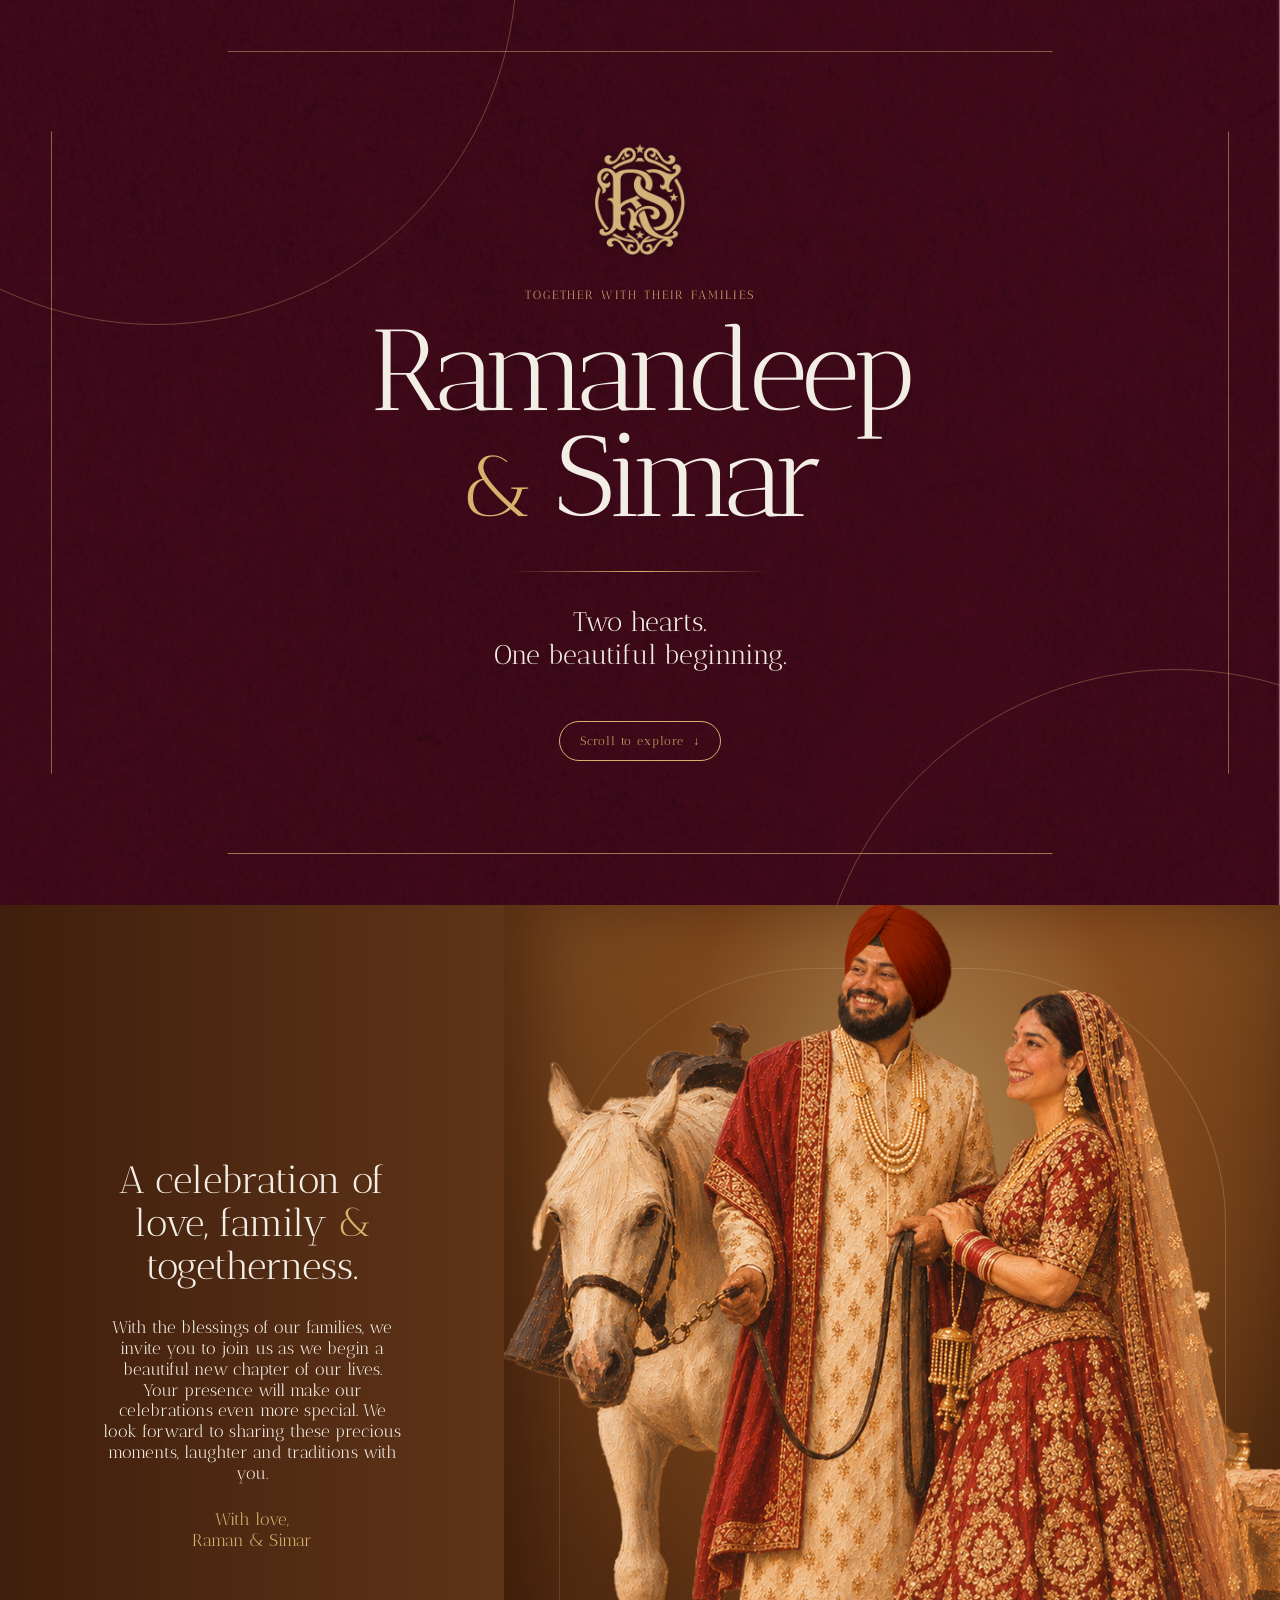
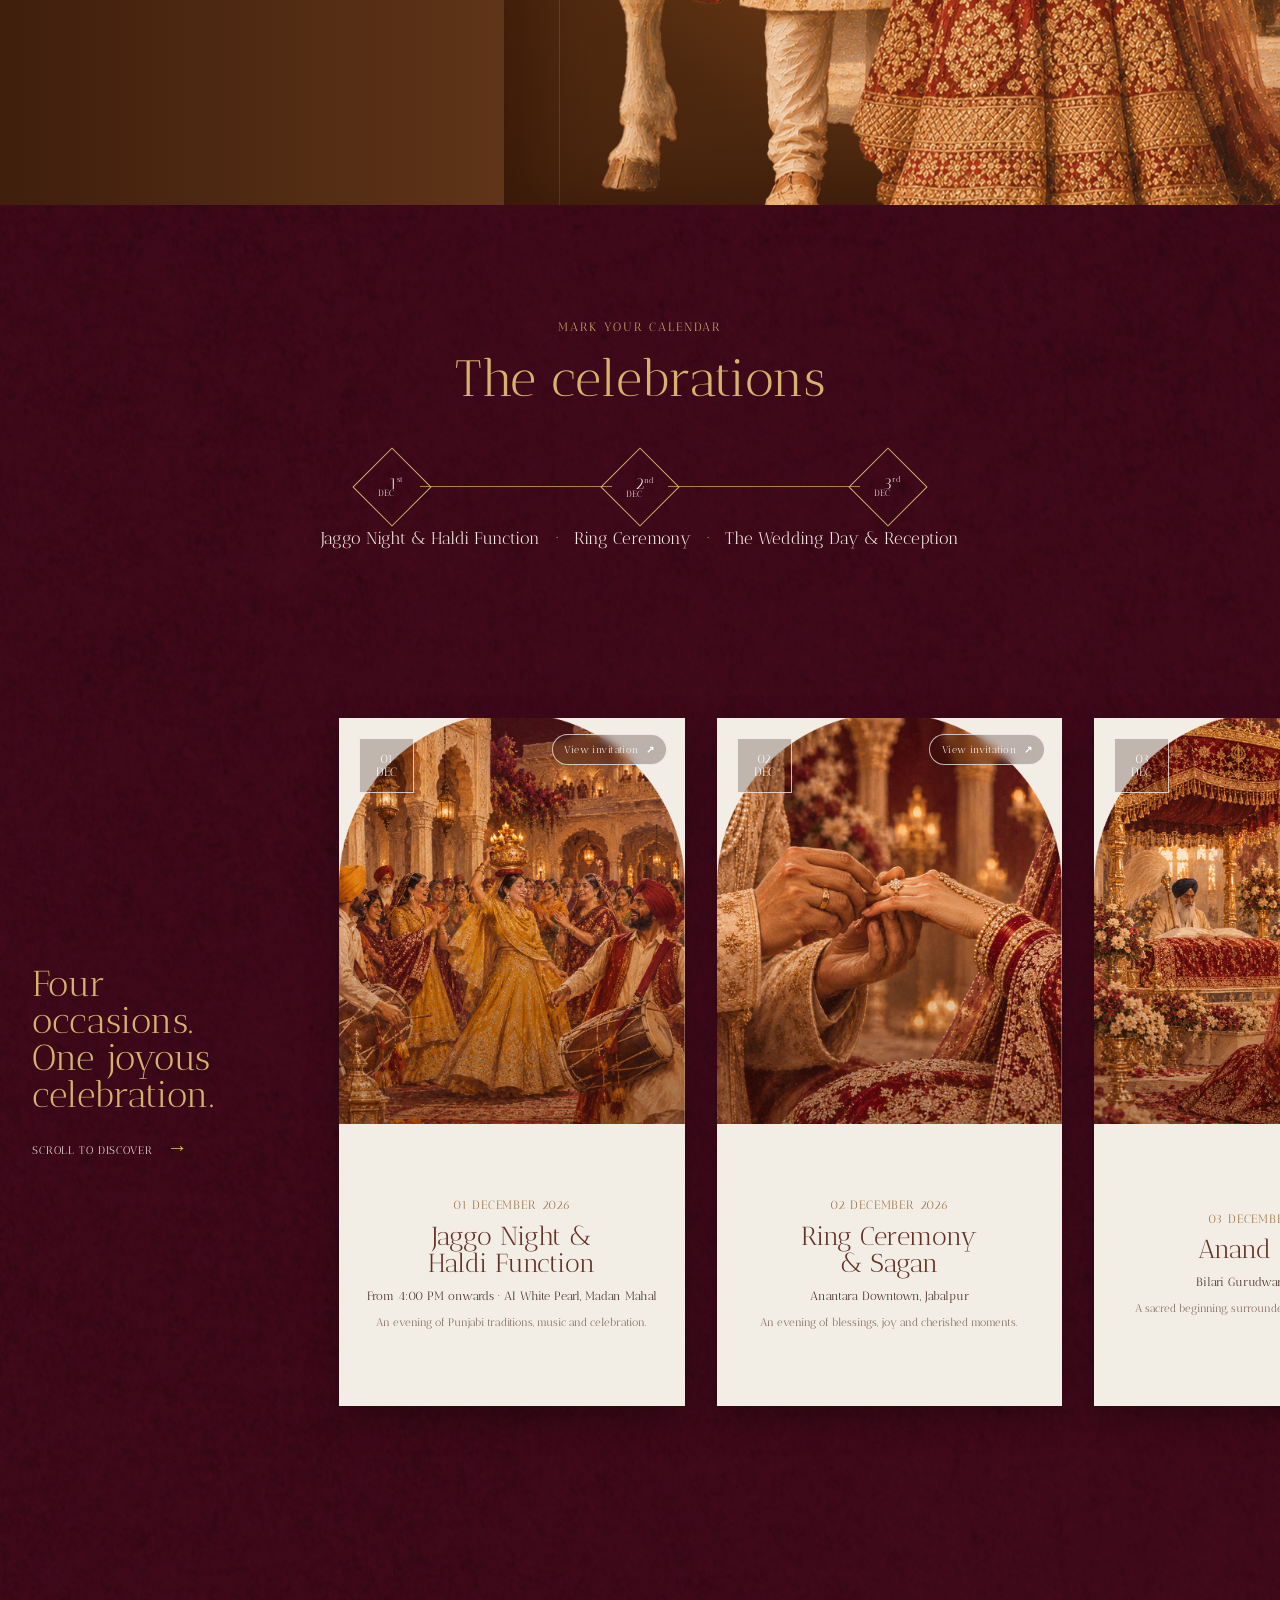
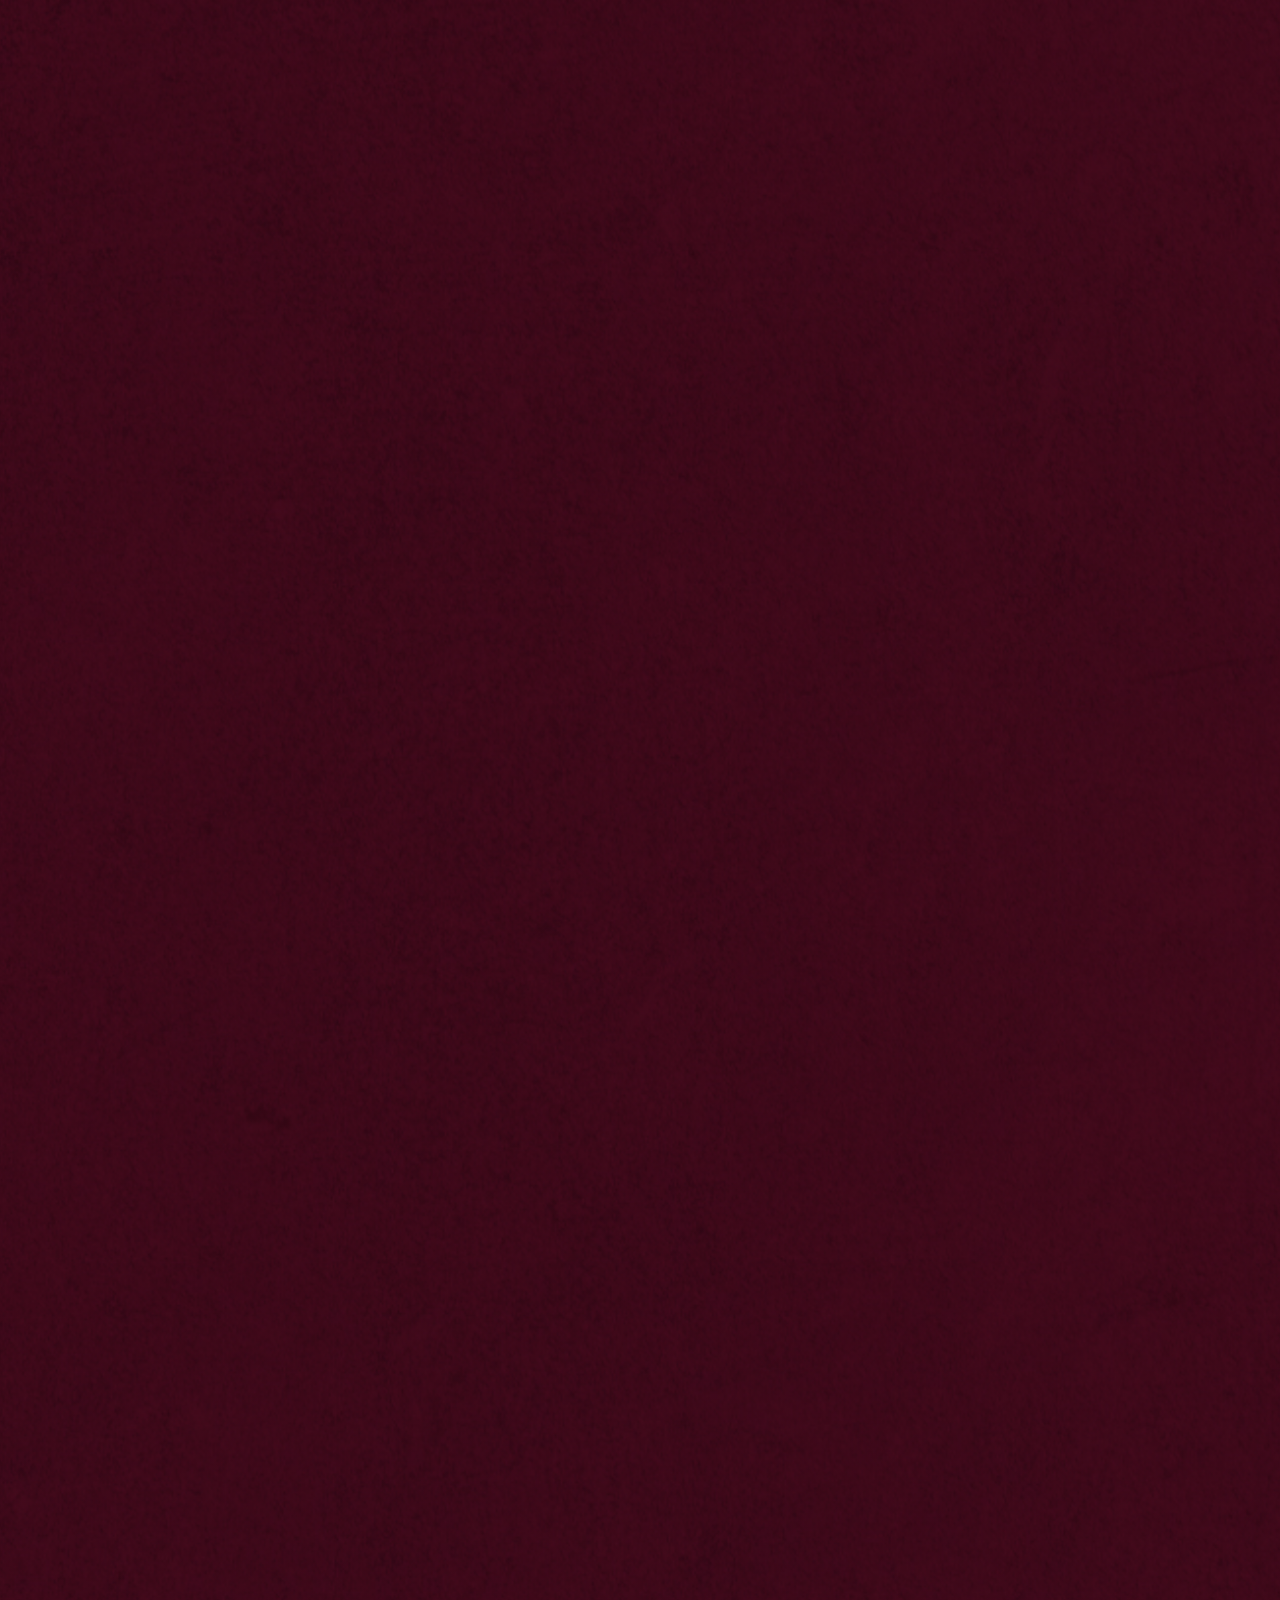
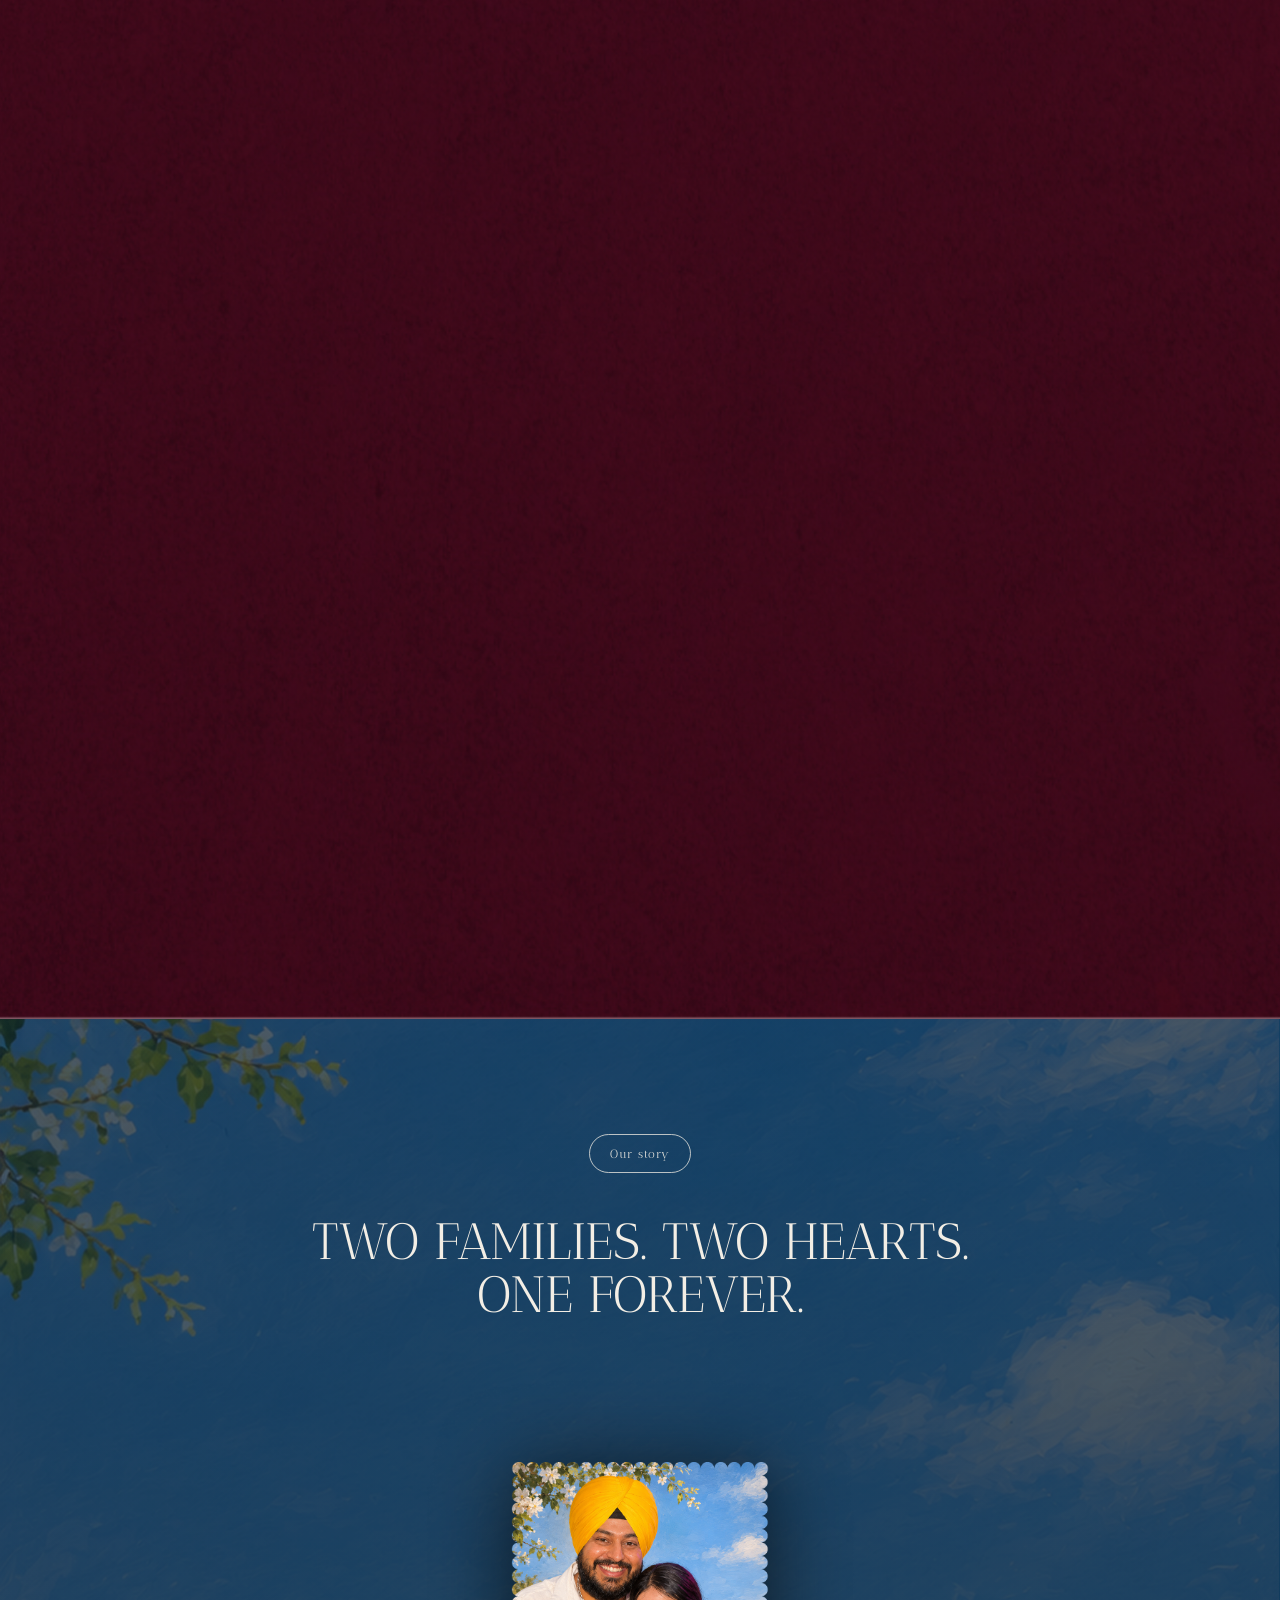
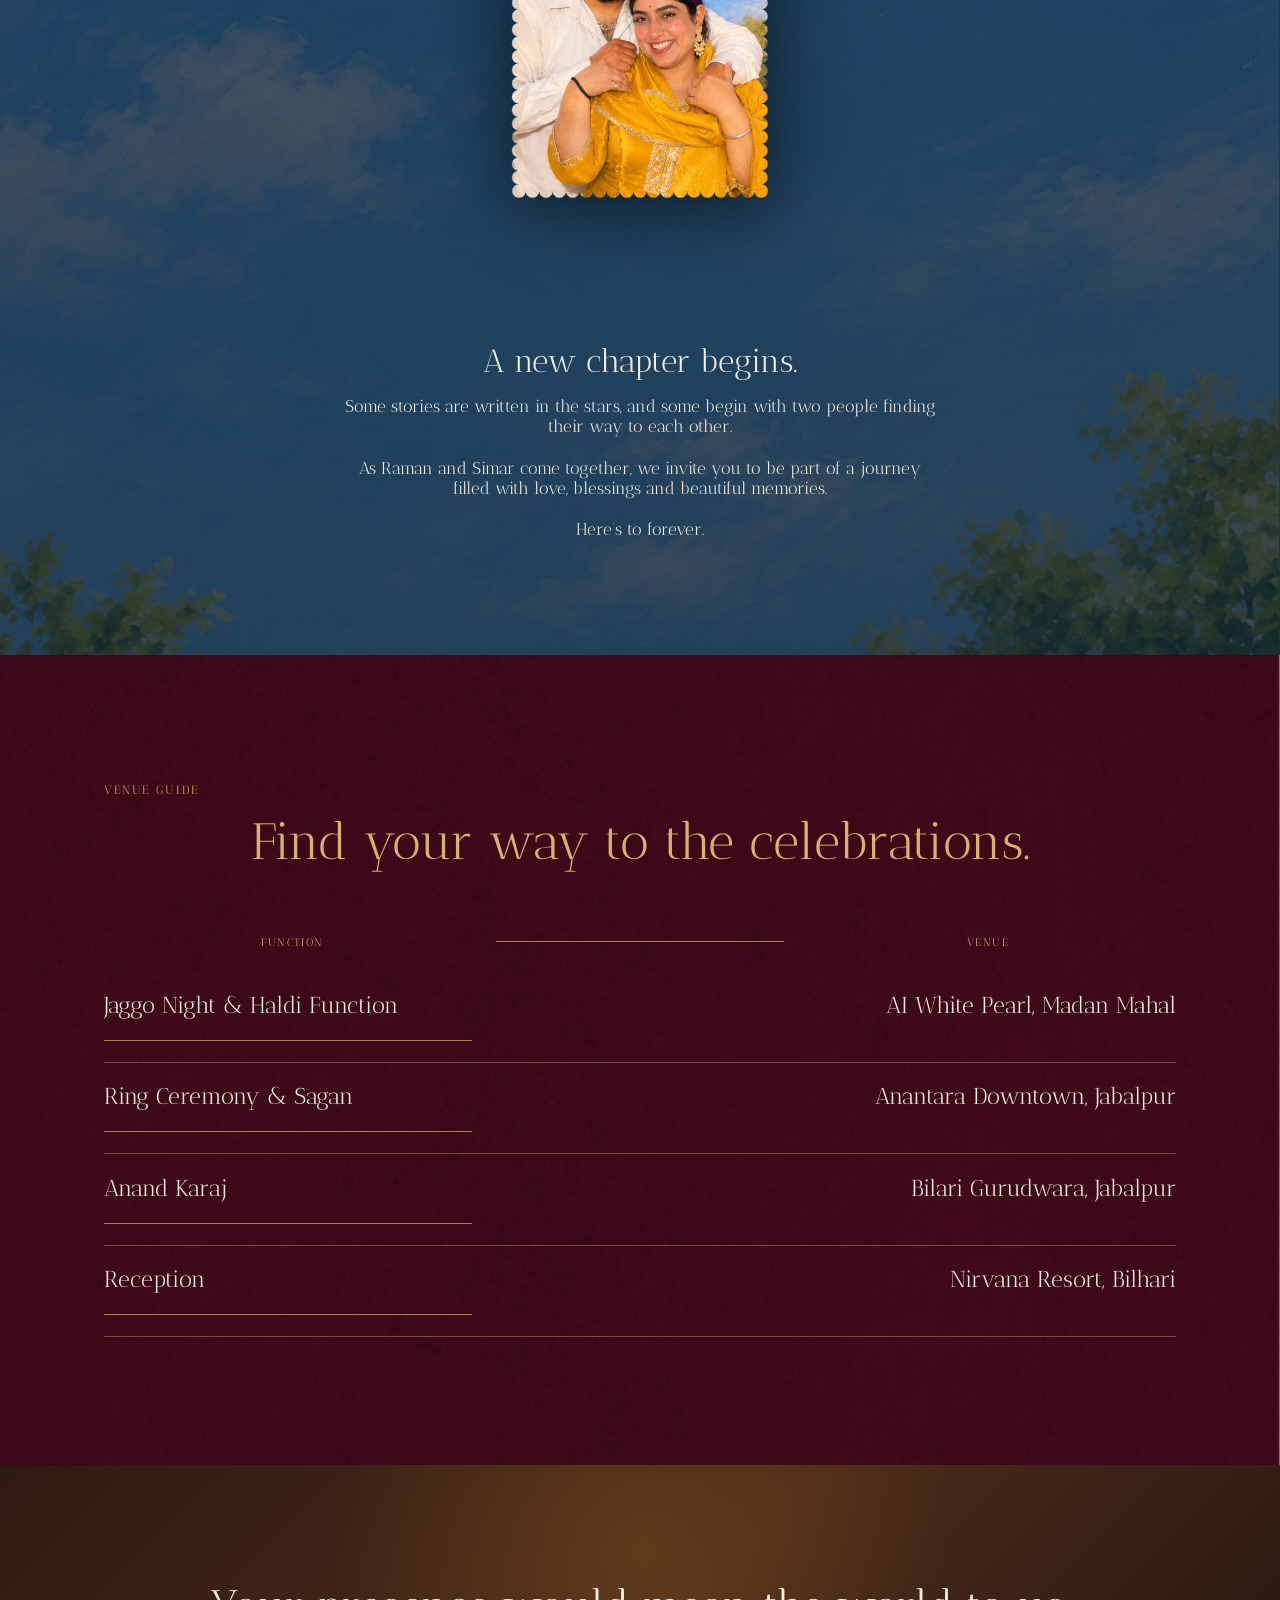
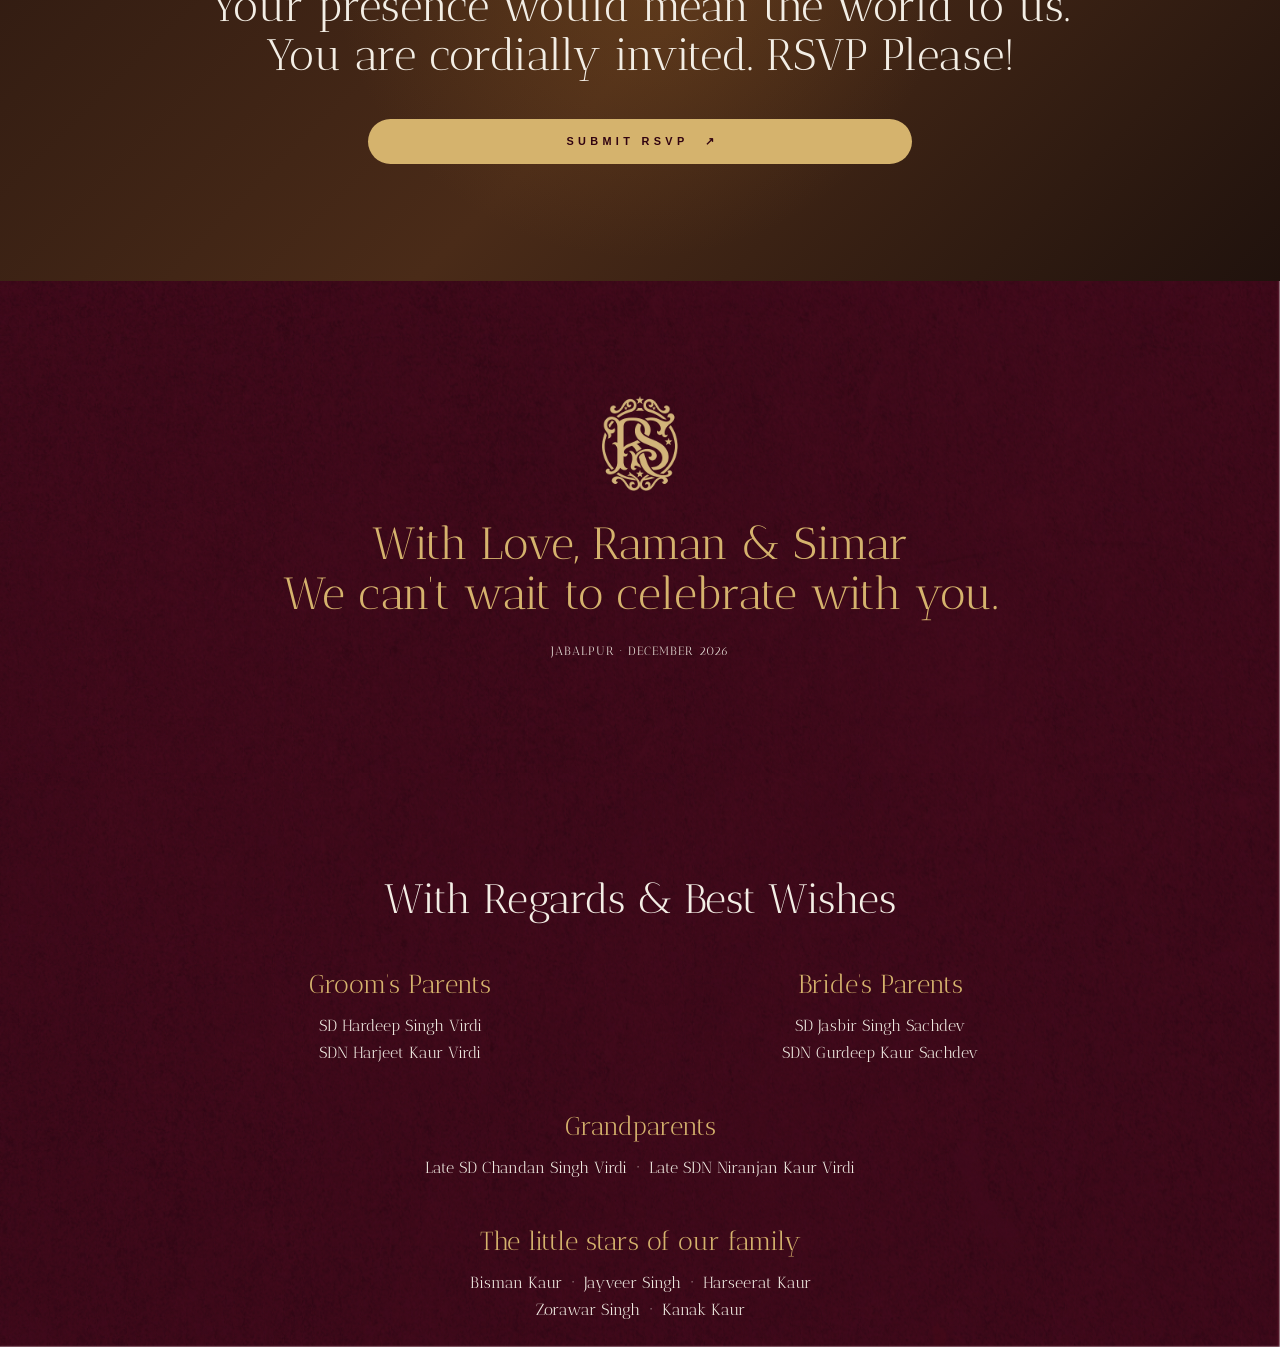
==== commit 31b9a32d: "Add files via upload" ====
--- a/index.html
+++ b/index.html
@@ -1,557 +1,151 @@
-<!DOCTYPE html>
-<html lang="en">
-<head>
-<meta charset="UTF-8">
-<meta name="viewport" content="width=device-width, initial-scale=1.0">
-<title>Menu — Page 1</title>
-<link href="https://fonts.googleapis.com/css2?family=Playfair+Display:wght@400;700;900&family=Libre+Baskerville:ital,wght@0,400;0,700;1,400&family=Josefin+Sans:wght@300;400;600;700&display=swap" rel="stylesheet">
-<style>
-  :root {
-    --cream: #faf6ef;
-    --ink: #1a1612;
-    --mid: #4a3f35;
-    --light: #8a7a6a;
-    --rule: #c8bba8;
-    --accent: #2c2218;
-  }
-
-  * { margin: 0; padding: 0; box-sizing: border-box; }
-
-  body {
-    background: #d0c9be;
-    display: flex;
-    justify-content: center;
-    align-items: center;
-    min-height: 100vh;
-    padding: 20px;
-    font-family: 'Josefin Sans', sans-serif;
-  }
-
-  .page {
-    width: 420mm;
-    min-height: 297mm;
-    background: var(--cream);
-    display: grid;
-    grid-template-columns: 1fr 1.5px 1fr;
-    position: relative;
-    box-shadow: 0 8px 60px rgba(0,0,0,0.3);
-  }
-
-  .divider {
-    background: var(--rule);
-    margin: 12mm 0;
-  }
-
-  /* ─── PANEL ─── */
-  .panel { padding: 10mm 9mm; }
-  .panel-left { padding-right: 8mm; }
-  .panel-right { padding-left: 8mm; }
-
-  /* ─── SECTION HEADER ─── */
-  .section-title {
-    font-family: 'Playfair Display', serif;
-    font-size: 28pt;
-    font-weight: 900;
-    letter-spacing: 0.05em;
-    color: var(--ink);
-    text-transform: uppercase;
-    margin-bottom: 1.5mm;
-    display: flex;
-    align-items: center;
-    gap: 6mm;
-  }
-  .section-title .icon { font-size: 18pt; opacity: 0.7; }
-  .section-rule {
-    border: none;
-    border-top: 2px solid var(--ink);
-    margin-bottom: 5mm;
-  }
-  .section-rule-thin {
-    border: none;
-    border-top: 0.75px solid var(--rule);
-    margin: 3mm 0;
-  }
-
-  /* ─── CATEGORY ─── */
-  .cat-label {
-    font-family: 'Josefin Sans', sans-serif;
-    font-size: 6.5pt;
-    font-weight: 700;
-    letter-spacing: 0.18em;
-    text-transform: uppercase;
-    color: var(--mid);
-    margin: 4mm 0 1.5mm 0;
-  }
-
-  /* ─── MENU ITEM ─── */
-  .item {
-    display: flex;
-    justify-content: space-between;
-    align-items: baseline;
-    gap: 2mm;
-    margin-bottom: 1mm;
-  }
-  .item-name {
-    font-family: 'Josefin Sans', sans-serif;
-    font-size: 7pt;
-    font-weight: 400;
-    color: var(--ink);
-    flex: 1;
-    line-height: 1.35;
-  }
-  .item-price {
-    font-family: 'Libre Baskerville', serif;
-    font-size: 7pt;
-    color: var(--mid);
-    white-space: nowrap;
-    flex-shrink: 0;
-  }
-  .item-desc {
-    font-family: 'Libre Baskerville', serif;
-    font-size: 6pt;
-    font-style: italic;
-    color: var(--light);
-    line-height: 1.4;
-    margin-bottom: 1.5mm;
-  }
-  .item-indent {
-    padding-left: 3mm;
-  }
-  .item-mod {
-    font-size: 6.5pt;
-    color: var(--mid);
-  }
-
-  /* ─── BREAKFAST PANEL ─── */
-  .bk-item {
-    margin-bottom: 3.5mm;
-  }
-  .bk-name {
-    font-family: 'Playfair Display', serif;
-    font-size: 8.5pt;
-    font-weight: 700;
-    color: var(--ink);
-    text-transform: uppercase;
-    letter-spacing: 0.06em;
-    display: flex;
-    justify-content: space-between;
-    align-items: baseline;
-  }
-  .bk-name .price {
-    font-family: 'Libre Baskerville', serif;
-    font-size: 8pt;
-    font-weight: 400;
-  }
-  .bk-desc {
-    font-family: 'Libre Baskerville', serif;
-    font-size: 6.5pt;
-    font-style: italic;
-    color: var(--mid);
-    line-height: 1.5;
-    margin-top: 0.5mm;
-  }
-
-  /* ─── TWO-COL GRID ─── */
-  .two-col {
-    display: grid;
-    grid-template-columns: 1fr 1fr;
-    gap: 0 5mm;
-  }
-
-  /* ─── EXTRAS ─── */
-  .extras-label {
-    font-family: 'Josefin Sans', sans-serif;
-    font-size: 6pt;
-    font-weight: 700;
-    letter-spacing: 0.15em;
-    text-transform: uppercase;
-    color: var(--mid);
-    margin: 3mm 0 1mm 0;
-  }
-  .extras-line {
-    font-family: 'Josefin Sans', sans-serif;
-    font-size: 6pt;
-    color: var(--ink);
-    line-height: 1.7;
-  }
-
-  /* ─── BREADS / SPREADS ─── */
-  .bs-grid {
-    display: grid;
-    grid-template-columns: 1fr 1fr;
-    gap: 0 4mm;
-    margin-top: 3mm;
-  }
-  .bs-head {
-    font-family: 'Josefin Sans', sans-serif;
-    font-size: 6pt;
-    font-weight: 700;
-    letter-spacing: 0.15em;
-    text-transform: uppercase;
-    color: var(--mid);
-    margin-bottom: 1mm;
-  }
-  .bs-item {
-    font-family: 'Josefin Sans', sans-serif;
-    font-size: 6.5pt;
-    color: var(--ink);
-    line-height: 1.7;
-    display: flex;
-    justify-content: space-between;
-  }
-
-  /* ─── SHARE ME ─── */
-  .share-section {
-    margin-top: 5mm;
-    padding-top: 4mm;
-    border-top: 2px solid var(--ink);
-  }
-
-  /* ─── FOOTNOTE ─── */
-  .footnote {
-    margin-top: 4mm;
-    padding-top: 3mm;
-    border-top: 0.75px solid var(--rule);
-    font-family: 'Libre Baskerville', serif;
-    font-size: 5pt;
-    font-style: italic;
-    color: var(--light);
-    line-height: 1.6;
-  }
-
-  /* ─── ALL DAY BADGE ─── */
-  .all-day-badge {
-    display: inline-block;
-    border: 2px solid var(--ink);
-    border-radius: 50%;
-    font-family: 'Josefin Sans', sans-serif;
-    font-size: 6pt;
-    font-weight: 700;
-    letter-spacing: 0.1em;
-    text-transform: uppercase;
-    padding: 2mm 3mm;
-    color: var(--ink);
-    float: right;
-    margin-top: -8mm;
-  }
-
-  .gf-note {
-    font-family: 'Libre Baskerville', serif;
-    font-size: 6pt;
-    font-style: italic;
-    color: var(--light);
-  }
-
-  .wine-detail {
-    font-family: 'Libre Baskerville', serif;
-    font-size: 5.5pt;
-    font-style: italic;
-    color: var(--light);
-    line-height: 1.4;
-  }
-
-  @media print {
-    body { background: none; padding: 0; }
-    .page { box-shadow: none; }
-  }
-</style>
-</head>
-<body>
-<div class="page">
-
-  <!-- ════════════ LEFT PANEL: DRINKS ════════════ -->
-  <div class="panel panel-left">
-    <div class="section-title"><span class="icon">☕</span> Drinks <span class="icon" style="margin-left:auto;">🍸</span></div>
-    <hr class="section-rule">
-
-    <div class="two-col">
-      <!-- COFFEE -->
-      <div>
-        <div class="cat-label">Coffee…</div>
-        <div class="item"><span class="item-name">Espresso</span><span class="item-price">4.5</span></div>
-        <div class="item"><span class="item-name">Short Macchiato</span><span class="item-price">4.8</span></div>
-        <div class="item"><span class="item-name">Long Macchiato</span><span class="item-price">5.3</span></div>
-        <div class="item"><span class="item-name">Piccolo Latte</span><span class="item-price">4.8</span></div>
-        <div class="item"><span class="item-name">Latte / Cappuccino / Flat White / Long Black</span><span class="item-price">5.0</span></div>
-        <div class="item"><span class="item-name">Mochaccino / White Mocha / Chai</span><span class="item-price">5.3</span></div>
-        <div class="item"><span class="item-name">Marble Mocha</span><span class="item-price">5.4</span></div>
-        <div class="item"><span class="item-name">Hot Chocolate / White Hot Chocolate</span><span class="item-price">5.0</span></div>
-        <div class="item item-indent item-mod"><span class="item-name">+ Medium (12oz)</span><span class="item-price">.7</span></div>
-        <div class="item item-indent item-mod"><span class="item-name">+ Large (16oz)</span><span class="item-price">1.4</span></div>
-        <div class="item item-indent item-mod"><span class="item-name">+ Jumbo (20oz)</span><span class="item-price">2.0</span></div>
-        <div class="item item-indent item-mod"><span class="item-name">+ Soy / Almond / Lactose Free / Oat</span><span class="item-price">.7</span></div>
-        <div class="item item-indent item-mod"><span class="item-name">+ Decaf</span><span class="item-price">.7</span></div>
-        <div class="item item-indent item-mod"><span class="item-name">+ Extra Espresso Shot / Strong</span><span class="item-price">.7</span></div>
-        <div class="item item-indent item-mod"><span class="item-name">+ Vanilla / Caramel / Hazelnut</span><span class="item-price">.7</span></div>
-
-        <div class="cat-label">Tea</div>
-        <div class="item"><span class="item-name">Single Pot</span><span class="item-price">5.0</span></div>
-        <div class="item-desc">English breakfast / lemongrass &amp; ginger / peppermint / spring green / chai / earl grey / chamomile / honeydew green</div>
-
-        <div class="cat-label">Juice</div>
-        <div class="item"><span class="item-name">Freshly Squeezed Orange</span><span class="item-price">6.5</span></div>
-        <div class="item"><span class="item-name">Freshly Squeezed Pineapple</span><span class="item-price">7.0</span></div>
-        <div class="item"><span class="item-name">Freshly Squeezed Orange &amp; Pineapple</span><span class="item-price">7.0</span></div>
-        <div class="item"><span class="item-name">Apple Juice</span><span class="item-price">5</span></div>
-
-        <div class="cat-label">Frappes</div>
-        <div class="item"><span class="item-name">Chocolate, Coffee</span><span class="item-price">7.5</span></div>
-        <div class="item"><span class="item-name">Mocha, Chai</span><span class="item-price">7.8</span></div>
-        <div class="item"><span class="item-name">Mango, Guava &amp; Lychee / Tropical Twist / Pomegranate &amp; Raspberry / Watermelon &amp; Lime / Mandarin &amp; Grape</span><span class="item-price">7.5</span></div>
-
-        <div class="cat-label">Ice Tea</div>
-        <div class="item"><span class="item-name">Zesty Lemon / Just Peachy</span></div>
-        <div class="item"><span class="item-name">Watermelon &amp; Lime / Mandarin &amp; Grape</span><span class="item-price">7.0</span></div>
-
-        <div class="cat-label">Milk Based</div>
-        <div class="item"><span class="item-name">Iced Coffee / Iced Chocolate</span><span class="item-price">7.0</span></div>
-        <div class="item"><span class="item-name">Iced Mocha / Iced Chai</span><span class="item-price">7.3</span></div>
-        <div class="item"><span class="item-name">Iced Latte</span><span class="item-price">6.5</span></div>
-        <div class="item"><span class="item-name">Milkshake</span><span class="item-price">7.0</span></div>
-        <div class="item"><span class="item-name">Thickshake</span><span class="item-price">8.0</span></div>
-        <div class="item-desc">Chocolate / Strawberry / Caramel / Coffee / Vanilla / Banana / Lime / Blue Heaven</div>
-      </div>
-
-      <!-- RIGHT COL OF DRINKS -->
-      <div>
-        <div class="cat-label">Beer</div>
-        <div class="item"><span class="item-name">Cascade Light</span><span class="item-price">8.5</span></div>
-        <div class="item"><span class="item-name">Shepparton Brewery — Careful Cobber Mid Strength</span><span class="item-price">8.0</span></div>
-        <div class="item"><span class="item-name">Sheppxico Lager</span><span class="item-price">9.0</span></div>
-        <div class="item"><span class="item-name">Maude Street Pale Ale</span><span class="item-price">9.0</span></div>
-        <div class="item"><span class="item-name">Hazy Ale</span><span class="item-price">9.0</span></div>
-        <div class="item"><span class="item-name">Corona</span><span class="item-price">10.0</span></div>
-
-        <div class="cat-label">Snakes &amp; Ladders™ Cider</div>
-        <div class="item"><span class="item-name">Apple</span><span class="item-price">11.0</span></div>
-
-        <div class="cat-label">Wine</div>
-        <div class="item"><span class="item-name">Long Row Sparkling 200ml</span><span class="item-price">9.0</span></div>
-        <div class="wine-detail">Fresh &amp; fruity with creamy bubbles</div>
-        <div class="item"><span class="item-name">Villa Jolanda Prosecco 200ml</span><span class="item-price">12.0</span></div>
-        <div class="wine-detail">Clean with lively aromas, light &amp; well balanced</div>
-        <div class="item"><span class="item-name">Water Wheel Chardonnay</span><span class="item-price">8.0 · 33</span></div>
-        <div class="wine-detail">Tropical fruits with nutty oak</div>
-        <div class="item"><span class="item-name">Long Row Pinot Grigio</span><span class="item-price">8 · 30</span></div>
-        <div class="wine-detail">Pears, apples &amp; a hint of white peach</div>
-        <div class="item"><span class="item-name">Naturalis Organic Sauvignon Blanc</span><span class="item-price">9 · 37</span></div>
-        <div class="wine-detail">Fresh marlborough style, very drinkable</div>
-        <div class="item"><span class="item-name">Sugar &amp; Spice Moscato</span><span class="item-price">8 · 30</span></div>
-        <div class="wine-detail">Crisp &amp; fresh bursting with grapey flavours</div>
-        <div class="item"><span class="item-name">Wild Olive Organic Rosé</span><span class="item-price">10 · 41</span></div>
-        <div class="wine-detail">Fresh raspberry &amp; redcurrant, clean &amp; soft</div>
-        <div class="item"><span class="item-name">Studio Series Merlot</span><span class="item-price">7.5 · 29</span></div>
-        <div class="wine-detail">Enticing aromas of cherry &amp; blackcurrant</div>
-        <div class="item"><span class="item-name">Stonegate Cabernet Sauvignon</span><span class="item-price">8 · 30</span></div>
-        <div class="wine-detail">Ripe red berries &amp; soft tannins</div>
-        <div class="item"><span class="item-name">Mondiale McLaren Vale Shiraz</span><span class="item-price">8 · 30</span></div>
-        <div class="wine-detail">Spicy cherry &amp; plum with some herbal notes</div>
-        <div class="item"><span class="item-name">Temple Bruer Org. Shiraz Malbec</span><span class="item-price">11 · 45</span></div>
-        <div class="wine-detail">Cert. organic &amp; preservative free. Berries &amp; cocoa</div>
-
-        <div class="cat-label">Cocktails</div>
-        <div class="item"><span class="item-name">Mimosa</span><span class="item-price">12</span></div>
-        <div class="wine-detail">Freshly squeezed orange juice, triple sec &amp; sparkling wine</div>
-        <div class="item"><span class="item-name">Moscow Mule</span><span class="item-price">12</span></div>
-        <div class="wine-detail">Vodka, ginger beer &amp; fresh lime</div>
-        <div class="item"><span class="item-name">Fruit Tingle</span><span class="item-price">13</span></div>
-        <div class="wine-detail">Vodka, blue curacao, raspberry &amp; lemonade</div>
-        <div class="item"><span class="item-name">Mojito</span><span class="item-price">15</span></div>
-        <div class="wine-detail">White rum, lime, mint &amp; soda</div>
-        <div class="item"><span class="item-name">Degani Espresso Martini</span><span class="item-price">18</span></div>
-        <div class="wine-detail">Espresso, vodka, kahlua &amp; crème de cacao</div>
-
-        <div class="cat-label">Spirits &amp; Liqueurs</div>
-        <div class="item"><span class="item-name">Jim Beam</span><span class="item-price">9</span></div>
-        <div class="item"><span class="item-name">Johnny Walker Red</span><span class="item-price">9.5</span></div>
-        <div class="item"><span class="item-name">Wild Turkey</span><span class="item-price">10.5</span></div>
-        <div class="item"><span class="item-name">Jack Daniels</span><span class="item-price">10.5</span></div>
-        <div class="item"><span class="item-name">Southern Comfort</span><span class="item-price">10.5</span></div>
-        <div class="item"><span class="item-name">Bundaberg</span><span class="item-price">9</span></div>
-        <div class="item"><span class="item-name">Canadian Club</span><span class="item-price">9</span></div>
-        <div class="item"><span class="item-name">Bacardi</span><span class="item-price">9</span></div>
-        <div class="item"><span class="item-name">Gin</span><span class="item-price">9</span></div>
-        <div class="item"><span class="item-name">Vodka</span><span class="item-price">9</span></div>
-        <div class="item"><span class="item-name">Tequila</span><span class="item-price">10</span></div>
-        <div class="item"><span class="item-name">Liqueur</span><span class="item-price">10</span></div>
-        <div class="wine-detail">Baileys / Cointreau / Kahlua / Midori / Malibu / Frangelico / Brandy</div>
-
-        <div class="cat-label">Soft Drinks &amp; Sparkling</div>
-        <div class="item"><span class="item-name">Lemon, Lime &amp; Bitters</span><span class="item-price">6</span></div>
-        <div class="item"><span class="item-name">Raspberry Lemonade</span><span class="item-price">5.5</span></div>
-        <div class="item"><span class="item-name">Soda Water</span><span class="item-price">5.0</span></div>
-        <div class="item"><span class="item-name">Can of Soft Drink</span><span class="item-price">4.5</span></div>
-        <div class="wine-detail">Coke / Diet Coke / Coke No Sugar / Lift / Sprite / Fanta</div>
-        <div class="item"><span class="item-name">Tiro Lightly Carbonated™</span><span class="item-price">6.0</span></div>
-        <div class="wine-detail">Passionfruit / Pink Grapefruit / Red Orange / Chinotto</div>
-        <div class="item"><span class="item-name">Riverport™</span><span class="item-price">6.0</span></div>
-        <div class="wine-detail">Creamy Soda / Portello / Ginger Beer</div>
-        <div class="item"><span class="item-name">Splitrock™ Sparkling Water</span><span class="item-price">5.5</span></div>
-        <div class="item"><span class="item-name">Bottled Water</span><span class="item-price">4.2</span></div>
-        <div class="item"><span class="item-name">Red Bull</span><span class="item-price">7.0</span></div>
-      </div>
-    </div>
-  </div>
-
-  <!-- VERTICAL DIVIDER -->
-  <div class="divider"></div>
-
-  <!-- ════════════ RIGHT PANEL: BREAKFAST + SHARE ME ════════════ -->
-  <div class="panel panel-right">
-
-    <!-- BREAKFAST HEADER -->
-    <div style="display:flex; align-items:flex-start; justify-content:space-between;">
-      <div style="flex:1;">
-        <div class="section-title">Breakfast</div>
-        <hr class="section-rule">
-      </div>
-      <div class="all-day-badge">All<br>Day!</div>
-    </div>
-
-    <div class="two-col">
-      <!-- LEFT BREAKFAST COL -->
-      <div>
-        <div class="bk-item">
-          <div class="bk-name">Toast <span>*</span> <span class="price">9</span></div>
-          <div class="bk-desc">Two buttered pieces of the local best w/ your selection of condiments</div>
-        </div>
-        <div class="bk-item">
-          <div class="bk-name">Egg &amp; Bacon Roll <span>*</span> <span class="price">16</span></div>
-          <div class="bk-desc">Fried eggs &amp; crispy bacon on a lightly toasted bun w/ caramelised onion, cheese &amp; tomato relish</div>
-        </div>
-        <div class="bk-item">
-          <div class="bk-name">Eggs Benedict <span>*</span> <span class="price">22</span></div>
-          <div class="bk-desc">English muffin topped w/ soft poached eggs, hollandaise &amp; your choice of either ham, bacon or smoked salmon</div>
-        </div>
-        <div class="bk-item">
-          <div class="bk-name">Breakfast Bruschetta <span>*</span> <span class="price">24.5</span></div>
-          <div class="bk-desc">Lightly toasted sourdough w/ pan fried cherry tomato, spanish onion, basil &amp; baby spinach topped w/ a soft poached egg, balsamic &amp; fetta</div>
-        </div>
-        <div class="bk-item">
-          <div class="bk-name">Fruit Loaf <span class="price">12</span></div>
-          <div class="bk-desc">Two buttered pieces of our tasty &amp; heavy loaf w/ your selection of condiments</div>
-        </div>
-        <div class="bk-item">
-          <div class="bk-name">Brekky Wrap <span class="price">17</span></div>
-          <div class="bk-desc">Scrambled egg, crispy bacon, cheese, hash brown &amp; smoky bbq sauce in a warm tortilla</div>
-        </div>
-        <div class="bk-item">
-          <div class="bk-name">Cinnamon Apple Waffles <span class="price">21</span></div>
-          <div class="bk-desc">Golden brown waffles w/ poached apple, toasted walnuts, maple syrup &amp; vanilla ice cream</div>
-        </div>
-        <div class="bk-item">
-          <div class="bk-name">Smashed Avo <span>*</span> <span class="price">27.5</span></div>
-          <div class="bk-desc">Avocado on dark rye w/ basil &amp; a poached egg dressed w/ grilled corn, chilli &amp; parmesan</div>
-        </div>
-        <div class="bk-item">
-          <div class="bk-name">Blueberry Pancakes <span class="price">22</span></div>
-          <div class="bk-desc">Three fluffy blueberry pancakes stacked w/ maple syrup &amp; vanilla ice cream</div>
-        </div>
-      </div>
-
-      <!-- RIGHT BREAKFAST COL -->
-      <div>
-        <div class="bk-item">
-          <div class="bk-name">Eggs on Toast <span>*</span> <span class="price">15</span></div>
-          <div class="bk-desc">Two eggs fried, poached or scrambled on two pieces of toast</div>
-        </div>
-        <div class="bk-item">
-          <div class="bk-name">Spanish Eggs <span>*</span> <span class="price">18.5</span></div>
-          <div class="bk-desc">Scrambled eggs w/ spicy chorizo &amp; spring onion on two pieces of sourdough</div>
-        </div>
-        <div class="bk-item">
-          <div class="bk-name">Pulled Lamb Hash <span class="price">21</span></div>
-          <div class="bk-desc">Slow cooked lamb, potato, pumpkin, onion, carrot &amp; zucchini on spinach w/ relish &amp; a poached egg</div>
-        </div>
-        <div class="bk-item">
-          <div class="bk-name">The Big Breakfast <span class="price">28.5</span></div>
-          <div class="bk-desc">Two eggs fried, poached or scrambled on a piece of sourdough w/ crispy bacon, beef sausage, onion rings, mushroom, grilled tomato, baby spinach, a hash brown &amp; hollandaise sauce</div>
-        </div>
-
-        <hr class="section-rule-thin">
-
-        <div class="extras-label">Extras</div>
-        <div class="extras-line">Bacon / Sausage / Ham  5</div>
-        <div class="extras-line">Onion Rings / Baby Spinach / Grilled Tomato / Mushroom  4.5</div>
-        <div class="extras-line">Avocado  4 &nbsp;/&nbsp; Smoked Salmon  6 &nbsp;/&nbsp; Hash Brown  2 &nbsp;/&nbsp; Egg  2.5 &nbsp;/&nbsp; Fetta  2.5</div>
-        <div class="extras-line">Hollandaise  2.5 &nbsp;/&nbsp; Tomato Relish  2 &nbsp;/&nbsp; Tomato Sauce  .5 &nbsp;/&nbsp; BBQ Sauce  .5</div>
-
-        <div class="bs-grid">
-          <div>
-            <div class="bs-head">Breads</div>
-            <div class="bs-item"><span>White</span></div>
-            <div class="bs-item"><span>Sourdough</span></div>
-            <div class="bs-item"><span>Multigrain</span></div>
-            <div class="bs-item"><span>Dark Rye</span></div>
-            <div class="bs-item"><span>Gluten Free *</span><span>3.5</span></div>
-          </div>
-          <div>
-            <div class="bs-head">Spreads</div>
-            <div class="bs-item"><span>Strawberry Jam</span></div>
-            <div class="bs-item"><span>Raspberry Jam</span></div>
-            <div class="bs-item"><span>Vegemite</span></div>
-            <div class="bs-item"><span>Peanut Butter</span></div>
-            <div class="bs-item"><span>Honey</span></div>
-            <div class="bs-item"><span>Nutella</span></div>
-          </div>
-        </div>
-      </div>
-    </div>
-
-    <!-- ─── SHARE ME ─── -->
-    <div class="share-section">
-      <div class="section-title" style="font-size:22pt; margin-bottom:1mm;">Share Me</div>
-      <hr class="section-rule">
-      <div style="display:grid; grid-template-columns: 1fr 1fr 1fr; gap:0 5mm;">
-        <!-- COL 1 -->
-        <div>
-          <div class="bk-item">
-            <div class="bk-name">Garlic Bread <span>*</span> <span class="price">10</span></div>
-            <div class="bk-desc">Toasted ciabatta w/ herb &amp; garlic butter &amp; olive oil drizzle</div>
-          </div>
-          <div class="item item-mod"><span class="item-name">+ Add Melted Cheese</span><span class="item-price">13.5</span></div>
-          <div class="bk-item" style="margin-top:3mm;">
-            <div class="bk-name">Seared Scallops <span>*</span> <span class="price">23.5</span></div>
-            <div class="bk-desc">Five scallops on chorizo, prosciutto &amp; pumpkin puree w/ salsa verde</div>
-          </div>
-        </div>
-        <!-- COL 2 -->
-        <div>
-          <div class="bk-item">
-            <div class="bk-name">Bowl of Chips <span class="price">16.5</span></div>
-            <div class="bk-desc">w/ tomato sauce &amp; aioli</div>
-          </div>
-          <div class="item item-mod"><span class="item-name">+ Load it w/ bacon, spring onion &amp; creamy cheese sauce</span><span class="item-price">21.5</span></div>
-          <div class="bk-item" style="margin-top:3mm;">
-            <div class="bk-name">Bruschetta <span>*</span> <span class="price">16</span></div>
-            <div class="bk-desc">Toasted ciabatta w/ fresh tomato, spanish onion, basil, danish fetta &amp; balsamic</div>
-          </div>
-          <div class="bk-item" style="margin-top:3mm;">
-            <div class="bk-name">Buffalo Chicken Wings <span class="price">25</span></div>
-            <div class="bk-desc">Deep fried w/ hot sauce, rocket &amp; creamy garlic lime dipping sauce</div>
-          </div>
-        </div>
-        <!-- COL 3 -->
-        <div>
-          <div class="bk-item">
-            <div class="bk-name">Bowl of Wedges <span class="price">18.5</span></div>
-            <div class="bk-desc">w/ sweet chilli sauce &amp; sour cream</div>
-          </div>
-          <div class="item item-mod"><span class="item-name">+ Load it w/ bacon, spring onion &amp; creamy cheese sauce</span><span class="item-price">24.5</span></div>
-          <div class="bk-item" style="margin-top:3mm;">
-            <div class="bk-name">Chicken &amp; Bacon Croquettes <span class="price">25</span></div>
-            <div class="bk-desc">Three pillows of chicken, cheese &amp; bacon, deep fried, served on rocket &amp; spiced mayo</div>
-          </div>
-        </div>
-      </div>
-    </div>
-
-    <div class="footnote">
-      * Denotes menu items that can be made gluten free &amp; may attract surcharge. All menu items are prepared in a kitchen that contains gluten. Whilst the utmost care is taken, we cannot guarantee that trace contamination will not occur. Please consider this when ordering from our menu.<br>
-      ** 10% surcharge applies on public holidays.
-    </div>
-
-  </div><!-- /panel-right -->
-</div><!-- /page -->
-</body>
-</html>
+<!doctype html>
+<html lang="en">
+  <head>
+    <meta charset="UTF-8" />
+    <meta name="viewport" content="width=device-width, initial-scale=1.0" />
+    <meta name="theme-color" content="#4c061c" />
+    <meta name="description" content="The wedding celebrations of Ramandeep and Simar." />
+    <title>Ramandeep &amp; Simar — December 2026</title>
+    <link rel="stylesheet" href="styles.css" />
+  </head>
+  <body>
+    <div class="page-loader" id="page-loader" aria-label="Loading invitation">
+      <img src="rs-logo.png" alt="Ramandeep and Simar monogram" />
+    </div>
+
+    <main id="page-content" aria-hidden="true">
+      <section class="hero section-shell" id="home">
+        <div class="hero-frame" aria-hidden="true"></div>
+        <div class="hero-content reveal is-visible">
+          <img class="hero-mark" src="rs-logo.png" alt="" />
+          <p class="eyebrow">Together with their families</p>
+          <h1>Ramandeep<br /><span>&amp;</span> Simar</h1>
+          <div class="rule"></div>
+          <p class="hero-line">Two hearts.<br />One beautiful beginning.</p>
+          <a class="scroll-cue" href="#welcome">Scroll to explore <span aria-hidden="true">↓</span></a>
+        </div>
+      </section>
+
+      <section class="welcome parallax-section" id="welcome">
+        <div class="welcome-copy reveal">
+          <h2>A celebration of love, family <span>&amp;</span> togetherness.</h2>
+          <p>
+            With the blessings of our families, we invite you to join us as we
+            begin a beautiful new chapter of our lives. Your presence will make
+            our celebrations even more special. We look forward to sharing
+            these precious moments, laughter and traditions with you.
+          </p>
+          <p class="signature">With love,<br />Raman &amp; Simar</p>
+        </div>
+        <div class="couple-window" aria-hidden="true">
+          <img class="couple-parallax" src="bg_base_parallex.png" alt="" />
+        </div>
+      </section>
+
+      <section class="celebrations section-shell" id="celebrations">
+        <div class="celebrations-heading reveal">
+          <p class="eyebrow">Mark your calendar</p>
+          <h2>The celebrations</h2>
+          <div class="event-rail" aria-hidden="true">
+            <span><b>1<sup>st</sup></b><small>Dec</small></span>
+            <i></i>
+            <span><b>2<sup>nd</sup></b><small>Dec</small></span>
+            <i></i>
+            <span><b>3<sup>rd</sup></b><small>Dec</small></span>
+          </div>
+          <p class="event-rail-labels">Jaggo Night &amp; Haldi Function <em>·</em> Ring Ceremony <em>·</em> The Wedding Day &amp; Reception</p>
+        </div>
+
+        <div class="horizontal-scroll" id="horizontal-scroll">
+          <div class="horizontal-sticky">
+            <div class="cards-intro">
+              <p>Four occasions.<br />One joyous celebration.</p>
+              <span>Scroll to discover <b>→</b></span>
+            </div>
+            <div class="card-track" id="card-track">
+              <a class="event-card" href="https://share.google/9q3fKpBlNQ7MOE7Qo" target="_blank" rel="noopener noreferrer">
+                <div class="card-visual"><img src="function_1.png" alt="Jaggo Night and Haldi Function" /><span>01<br />Dec</span></div>
+                <div class="event-copy"><p class="card-date">01 December 2026</p><h3>Jaggo Night &amp;<br />Haldi Function</h3><p>From 4:00 PM onwards · AI White Pearl, Madan Mahal</p><small>An evening of Punjabi traditions, music and celebration.</small></div>
+                <span class="card-link">View invitation <b>↗</b></span>
+              </a>
+              <a class="event-card" href="https://share.google/mKDa5grw8xsFR871y" target="_blank" rel="noopener noreferrer">
+                <div class="card-visual"><img src="function_2.png" alt="Ring Ceremony" /><span>02<br />Dec</span></div>
+                <div class="event-copy"><p class="card-date">02 December 2026</p><h3>Ring Ceremony<br />&amp; Sagan</h3><p>Anantara Downtown, Jabalpur</p><small>An evening of blessings, joy and cherished moments.</small></div>
+                <span class="card-link">View invitation <b>↗</b></span>
+              </a>
+              <a class="event-card" href="https://share.google/UpDWHdBKzhrwWNYpW" target="_blank" rel="noopener noreferrer">
+                <div class="card-visual"><img src="function_3.png" alt="Anand Karaj" /><span>03<br />Dec</span></div>
+                <div class="event-copy"><p class="card-date">03 December 2026</p><h3>Anand Karaj</h3><p>Bilari Gurudwara, Jabalpur</p><small>A sacred beginning, surrounded by love and blessings.</small></div>
+                <span class="card-link">View invitation <b>↗</b></span>
+              </a>
+              <a class="event-card" href="https://share.google/lhevMjoCLMwQvIK3h" target="_blank" rel="noopener noreferrer">
+                <div class="card-visual"><img src="function_4.png" alt="Wedding Reception" /><span>03<br />Dec</span></div>
+                <div class="event-copy"><p class="card-date">03 December 2026</p><h3>Wedding Day<br />&amp; Reception</h3><p>Nirvana Resort, Bilhari</p><small>Join us for an evening of warmth, laughter and love.</small></div>
+                <span class="card-link">View invitation <b>↗</b></span>
+              </a>
+            </div>
+          </div>
+        </div>
+      </section>
+
+      <section class="story" id="our-story">
+        <img class="story-background" src="couple_bg.png" alt="" />
+        <div class="story-content reveal">
+          <a class="section-pill" href="#our-story">Our story</a>
+          <h2>Two families. Two hearts.<br />One forever.</h2>
+          <img class="story-couple" src="couple_content_photo.png" alt="Ramandeep and Simar" />
+          <h3>A new chapter begins.</h3>
+          <p>
+            Some stories are written in the stars, and some begin with two
+            people finding their way to each other.<br /><br />As Raman and
+            Simar come together, we invite you to be part of a journey filled
+            with love, blessings and beautiful memories.<br /><br />Here’s to forever.
+          </p>
+        </div>
+      </section>
+
+      <section class="details section-shell" id="details">
+        <div class="details-inner reveal">
+          <p class="eyebrow">Venue guide</p>
+          <h2>Find your way to the celebrations.</h2>
+          <div class="details-head" aria-hidden="true"><span>Function</span><i></i><span>Venue</span></div>
+          <dl class="venue-list">
+            <div><dt>Jaggo Night &amp; Haldi Function</dt><dd>AI White Pearl, Madan Mahal</dd></div>
+            <div><dt>Ring Ceremony &amp; Sagan</dt><dd>Anantara Downtown, Jabalpur</dd></div>
+            <div><dt>Anand Karaj</dt><dd>Bilari Gurudwara, Jabalpur</dd></div>
+            <div><dt>Reception</dt><dd>Nirvana Resort, Bilhari</dd></div>
+          </dl>
+        </div>
+      </section>
+
+      <section class="rsvp reveal" id="rsvp">
+        <div class="rsvp-inner">
+          <p>Your presence would mean the world to us.<br />You are cordially invited. RSVP Please!</p>
+          <a class="rsvp-button" href="https://wa.link/q4ygij" target="_blank" rel="noopener noreferrer">Submit RSVP <span>↗</span></a>
+        </div>
+      </section>
+
+      <section class="closing section-shell">
+        <div class="closing-inner reveal">
+          <img src="rs-logo.png" alt="" class="closing-mark" />
+          <h2>With Love, Raman &amp; Simar<br />We can’t wait to celebrate with you.</h2>
+          <p>Jabalpur · December 2026</p>
+        </div>
+      </section>
+
+      <footer class="family section-shell">
+        <div class="family-inner reveal">
+          <h2>With Regards &amp; Best Wishes</h2>
+          <div class="parents">
+            <div><h3>Groom’s Parents</h3><p>SD Hardeep Singh Virdi<br />SDN Harjeet Kaur Virdi</p></div>
+            <div><h3>Bride’s Parents</h3><p>SD Jasbir Singh Sachdev<br />SDN Gurdeep Kaur Sachdev</p></div>
+          </div>
+          <div class="grandparents"><h3>Grandparents</h3><p>Late SD Chandan Singh Virdi &nbsp;·&nbsp; Late SDN Niranjan Kaur Virdi</p></div>
+          <div class="stars"><h3>The little stars of our family</h3><p>Bisman Kaur &nbsp;·&nbsp; Jayveer Singh &nbsp;·&nbsp; Harseerat Kaur<br />Zorawar Singh &nbsp;·&nbsp; Kanak Kaur</p></div>
+        </div>
+      </footer>
+    </main>
+
+    <script src="script.js"></script>
+  </body>
+</html>
--- a/styles.css
+++ b/styles.css
@@ -0,0 +1,188 @@
+@font-face {
+  font-family: "Antic Didone";
+  src: url("Font/AnticDidone-Regular.ttf") format("truetype");
+  font-display: swap;
+}
+
+:root {
+  --wine: #4a061b;
+  --wine-deep: #310311;
+  --wine-soft: #650a27;
+  --gold: #d5b36d;
+  --gold-muted: #aa8549;
+  --cream: #f3eee5;
+  --ink: #361d16;
+  --blue: #174c76;
+  --display: "Antic Didone", "Iowan Old Style", Baskerville, Georgia, serif;
+}
+
+* { box-sizing: border-box; }
+html { scroll-behavior: smooth; background: var(--wine-deep); }
+body { margin: 0; color: var(--cream); background: var(--wine); font-family: var(--display); overflow-x: hidden; }
+body.is-loading { overflow: hidden; }
+img { display: block; max-width: 100%; }
+a { color: inherit; text-decoration: none; }
+button, a { -webkit-tap-highlight-color: transparent; }
+
+.section-shell { background-image: linear-gradient(rgba(58, 2, 20, .22), rgba(58, 2, 20, .22)), url("base_bg.jpg"); background-size: cover; background-position: center; }
+.eyebrow { margin: 0 0 1rem; color: var(--gold); letter-spacing: .16em; text-transform: uppercase; font-size: .72rem; }
+.rule { width: min(16rem, 56vw); height: 1px; margin: 2.1rem auto; background: linear-gradient(90deg, transparent, var(--gold), transparent); }
+
+/* Intro */
+.page-loader { position: fixed; z-index: 20; inset: 0; display: grid; place-items: center; background: var(--wine-deep) url("base_bg.jpg") center/cover; animation: curtain 3s ease-in-out forwards; }
+.page-loader::after { content: ""; position: absolute; inset: 1.6rem; border: 1px solid rgba(213,179,109,.35); pointer-events: none; }
+.page-loader img { position: relative; z-index: 1; width: clamp(5.5rem, 12vw, 8.5rem); animation: markPulse 3s ease-in-out both; }
+@keyframes curtain { 0%, 86% { opacity: 1; visibility: visible; } 100% { opacity: 0; visibility: hidden; } }
+@keyframes markPulse { 0% { opacity: 0; transform: scale(.82); } 22%, 69% { opacity: 1; transform: scale(1); } 100% { opacity: 0; transform: scale(1.07); } }
+
+/* Hero */
+.hero { position: relative; min-height: 100svh; display: grid; place-items: center; padding: 7rem 2rem; overflow: hidden; }
+.hero::before, .hero::after { content: ""; position: absolute; width: min(60vw, 45rem); height: min(60vw, 45rem); border: 1px solid rgba(213,179,109,.34); border-radius: 50%; pointer-events: none; }
+.hero::before { top: -31vw; left: -16vw; }
+.hero::after { right: -20vw; bottom: -38vw; }
+.hero-frame { position: absolute; inset: clamp(1rem, 4vw, 4rem); border: 1px solid rgba(213,179,109,.65); clip-path: polygon(0 10%, 11% 10%, 15% 0, 85% 0, 89% 10%, 100% 10%, 100% 90%, 89% 90%, 85% 100%, 15% 100%, 11% 90%, 0 90%); }
+.hero-content { position: relative; z-index: 1; width: min(100%, 47rem); padding: 2rem 1rem; text-align: center; }
+.hero-mark { width: clamp(4rem, 7vw, 5.6rem); margin: 0 auto 2.1rem; filter: drop-shadow(0 .1rem .4rem rgba(0,0,0,.3)); }
+.hero h1 { margin: 0; font-size: clamp(3.8rem, 9vw, 8.5rem); font-weight: 400; line-height: .92; letter-spacing: -.055em; }
+.hero h1 span { display: inline-block; margin: .15em 0; color: var(--gold); font-size: .7em; }
+.hero-line { margin: 0; font-size: clamp(1.1rem, 2.1vw, 1.75rem); line-height: 1.25; }
+.scroll-cue, .section-pill { display: inline-flex; align-items: center; gap: .6rem; margin-top: 3rem; padding: .72rem 1.25rem; border: 1px solid var(--gold); border-radius: 99px; color: var(--gold); letter-spacing: .07em; font-size: .74rem; transition: background .3s, color .3s, transform .3s; }
+.scroll-cue:hover, .section-pill:hover { color: var(--wine); background: var(--gold); transform: translateY(-2px); }
+
+/* The couple / parallax image */
+.welcome { position: relative; display: grid; grid-template-columns: minmax(20rem, .78fr) minmax(25rem, 1.2fr); min-height: 100vh; overflow: hidden; background: #8d5528; }
+.welcome::before { content: ""; position: absolute; z-index: 1; inset: 0; background: linear-gradient(90deg, rgba(31,7,1,.7) 0%, rgba(31,7,1,.36) 47%, rgba(31,7,1,.1) 100%); pointer-events: none; }
+.welcome-copy { position: relative; z-index: 2; align-self: center; padding: clamp(4rem, 10vw, 9rem) clamp(1.5rem, 8vw, 8rem); text-align: center; }
+.welcome h2, .celebrations h2, .details h2, .closing h2, .family h2 { margin: 0; font-weight: 400; line-height: 1.12; }
+.welcome h2 { font-size: clamp(1.8rem, 3vw, 3.3rem); }
+.welcome h2 span { color: var(--gold); }
+.welcome p { margin: 1.8rem auto 0; max-width: 31rem; font-size: clamp(.95rem, 1.3vw, 1.2rem); line-height: 1.25; }
+.welcome .signature { margin-top: 1.6rem; color: var(--gold); }
+.couple-window { position: relative; min-height: 100vh; overflow: hidden; background: radial-gradient(ellipse at 52% 30%, rgba(238, 199, 128, .86) 0%, rgba(174, 99, 38, .54) 43%, transparent 69%), linear-gradient(145deg, #b27332 0%, #704019 50%, #3e200b 100%); }
+.couple-window::before { content: ""; position: absolute; inset: 7% 7% 0; border: 1px solid rgba(255, 218, 156, .4); border-bottom: 0; border-radius: 16rem 16rem 0 0; opacity: .7; }
+.couple-window::after { content: ""; position: absolute; inset: 0; box-shadow: inset 2rem 0 4rem rgba(40,9,0,.4); pointer-events: none; }
+.couple-parallax { position: absolute; z-index: 1; top: -3%; left: -5%; width: 110%; height: 110%; max-width: none; object-fit: contain; object-position: center bottom; will-change: transform; transform: translate3d(0, 0, 0) scale(1.03); }
+
+/* Celebrations */
+.celebrations { padding-top: clamp(5rem, 9vw, 9rem); overflow: clip; }
+.celebrations-heading { width: min(92%, 74rem); margin: 0 auto; text-align: center; }
+.celebrations h2 { color: var(--gold); font-size: clamp(2.2rem, 4vw, 4.2rem); }
+.event-rail { display: flex; align-items: center; justify-content: center; margin: 3.2rem auto .8rem; max-width: 47rem; }
+.event-rail span { position: relative; display: grid; width: 3.5rem; height: 3.5rem; place-content: center; border: 1px solid var(--gold); color: var(--cream); transform: rotate(45deg); }
+.event-rail b, .event-rail small { display: block; transform: rotate(-45deg); line-height: .95; }
+.event-rail b { font-size: 1rem; font-weight: 400; }
+.event-rail sup { font-size: .5em; }
+.event-rail small { margin-top: .15rem; font-size: .55rem; text-transform: uppercase; }
+.event-rail i { width: min(17vw, 12rem); height: 1px; background: var(--gold-muted); }
+.event-rail-labels { margin: 0 auto; color: var(--cream); font-size: clamp(.8rem, 1.3vw, 1.1rem); }
+.event-rail-labels em { margin: 0 .7rem; color: var(--gold); font-style: normal; }
+
+.horizontal-scroll { position: relative; height: 150vh; margin-top: 4rem; }
+.horizontal-sticky { position: sticky; top: 0; display: flex; align-items: center; gap: clamp(1.5rem, 5vw, 6rem); height: 100vh; padding: 2rem 0 2rem max(2rem, calc((100vw - 82rem) / 2)); overflow: hidden; }
+.cards-intro { flex: 0 0 clamp(14rem, 19vw, 19rem); color: var(--gold); }
+.cards-intro p { margin: 0 0 1.25rem; font-size: clamp(1.7rem, 2.8vw, 3.1rem); line-height: 1.04; }
+.cards-intro span { color: var(--cream); letter-spacing: .08em; text-transform: uppercase; font-size: .68rem; }
+.cards-intro b { margin-left: .65rem; color: var(--gold); font-size: 1.3rem; }
+.card-track { display: flex; flex: 0 0 auto; gap: clamp(1rem, 2.5vw, 2.5rem); will-change: transform; }
+.event-card { position: relative; display: flex; flex: 0 0 clamp(18rem, 27vw, 25rem); flex-direction: column; overflow: hidden; min-height: clamp(29rem, 78vh, 43rem); background: var(--cream); color: var(--ink); box-shadow: 0 .8rem 2rem rgba(0,0,0,.28); transition: transform .4s ease, box-shadow .4s ease; }
+.event-card:hover { transform: translateY(-.5rem); box-shadow: 0 1.3rem 3rem rgba(0,0,0,.35); }
+.card-visual { position: relative; height: 59%; overflow: hidden; }
+.card-visual::after { content: ""; position: absolute; inset: 0; background: linear-gradient(180deg, transparent 52%, rgba(44,12,4,.33)); pointer-events: none; }
+.card-visual img { width: 100%; height: 100%; object-fit: cover; object-position: center; transition: transform .7s ease; }
+.event-card:hover .card-visual img { transform: scale(1.045); }
+.card-visual span { position: absolute; z-index: 1; top: 1.25rem; left: 1.25rem; display: grid; width: 3.45rem; height: 3.45rem; place-content: center; border: 1px solid rgba(255,255,255,.72); color: #fff; background: rgba(37,7,4,.24); font-size: .78rem; line-height: 1.02; text-align: center; text-transform: uppercase; }
+.event-card .event-copy { display: flex; height: 41%; flex-direction: column; align-items: center; justify-content: center; padding: 1.2rem 1.35rem 1.35rem; text-align: center; }
+.event-copy .card-date { margin: 0 0 .65rem; color: #966936; font-size: .72rem; letter-spacing: .07em; text-transform: uppercase; }
+.event-copy h3 { margin: 0; color: #653024; font-size: clamp(1.35rem, 2vw, 1.75rem); font-weight: 400; line-height: 1.08; }
+.event-copy > p:not(.card-date) { margin: .65rem 0 0; font-size: .78rem; line-height: 1.25; }
+.event-copy small { display: block; margin-top: .8rem; color: #745a50; font-size: .67rem; line-height: 1.18; }
+.card-link { position: absolute; right: 1.1rem; top: 1rem; padding: .5rem .72rem; border: 1px solid rgba(255,255,255,.7); color: #fff; background: rgba(34,5,5,.26); backdrop-filter: blur(.25rem); border-radius: 99px; font-size: .65rem; letter-spacing: .04em; }
+.card-link b { margin-left: .25rem; }
+
+/* Story section */
+.story { position: relative; display: grid; min-height: 100vh; place-items: center; overflow: hidden; isolation: isolate; background: var(--blue); }
+.story::after { content: ""; position: absolute; z-index: -1; inset: 0; background: linear-gradient(180deg, rgba(3,26,46,.08), rgba(3,26,46,.3)); }
+.story-background { position: absolute; z-index: -2; inset: 0; width: 100%; height: 100%; object-fit: cover; }
+.story-content { width: min(92%, 50rem); padding: clamp(5rem, 9vw, 8rem) 1rem; text-align: center; }
+.story .section-pill { margin: 0 0 2.6rem; color: var(--cream); border-color: rgba(243,238,229,.75); }
+.story .section-pill:hover { color: var(--blue); background: var(--cream); }
+.story h2 { margin: 0 0 3rem; font-size: clamp(2rem, 4vw, 4rem); font-weight: 400; line-height: 1.04; text-transform: uppercase; }
+.story-couple { width: min(78vw, 28rem); margin: 0 auto 2.8rem; filter: drop-shadow(0 1rem 1.4rem rgba(0,0,0,.2)); }
+.story h3 { margin: 0; font-weight: 400; font-size: clamp(1.6rem, 2.5vw, 2.5rem); }
+.story p { max-width: 37rem; margin: 1rem auto 0; font-size: clamp(.9rem, 1.3vw, 1.15rem); line-height: 1.24; }
+
+/* Details, RSVP and closing */
+.details { padding: clamp(5rem, 10vw, 10rem) 1.25rem; }
+.details-inner { width: min(100%, 67rem); margin: 0 auto; }
+.details h2 { color: var(--gold); font-size: clamp(2rem, 4vw, 3.6rem); text-align: center; }
+.details-head { display: grid; grid-template-columns: 1fr auto 1fr; align-items: center; gap: 1rem; margin: 4rem 0 1.4rem; color: var(--gold); font-size: .7rem; letter-spacing: .12em; text-align: center; text-transform: uppercase; }
+.details-head i { width: min(30vw, 18rem); height: 1px; background: var(--gold-muted); }
+.venue-list { margin: 0; }
+.venue-list div { display: grid; grid-template-columns: 1fr minmax(3rem, .8fr) 1fr; gap: 1.3rem; align-items: center; padding: 1.3rem 0; border-bottom: 1px solid rgba(213,179,109,.4); }
+.venue-list div::after { content: ""; height: 1px; background: var(--gold-muted); }
+.venue-list dt, .venue-list dd { margin: 0; font-size: clamp(1rem, 1.8vw, 1.55rem); line-height: 1.18; }
+.venue-list dd { grid-column: 3; text-align: right; }
+.rsvp { position: relative; display: grid; min-height: 26rem; place-items: center; padding: 4rem 1.5rem; background: radial-gradient(circle at 50% 20%, rgba(141, 91, 35, .35), transparent 43%), linear-gradient(135deg, #2f1a11, #4a2b18 49%, #20120d); }
+.rsvp-inner { width: min(100%, 54rem); text-align: center; }
+.rsvp p { margin: 0; font-size: clamp(1.8rem, 3.4vw, 3.4rem); line-height: 1.12; }
+.rsvp-button { display: flex; width: min(100%, 34rem); justify-content: center; gap: 1rem; margin: 2.5rem auto 0; padding: 1rem 1.5rem; border-radius: 99px; background: var(--gold); color: var(--wine-deep); font-family: Arial, sans-serif; font-size: .68rem; font-weight: 700; letter-spacing: .4em; text-transform: uppercase; transition: transform .3s, box-shadow .3s; }
+.rsvp-button:hover { transform: translateY(-.2rem); box-shadow: 0 .6rem 1.3rem rgba(0,0,0,.3); }
+.rsvp-button span { letter-spacing: 0; }
+.closing { padding: clamp(5rem, 9vw, 8rem) 1.5rem; text-align: center; }
+.closing-inner { width: min(100%, 55rem); margin: 0 auto; }
+.closing-mark { width: clamp(4rem, 6vw, 5.5rem); margin: 0 auto 1.7rem; }
+.closing h2 { color: var(--gold); font-size: clamp(2rem, 3.5vw, 3.7rem); }
+.closing p { margin: 1.5rem 0 0; color: var(--cream); letter-spacing: .08em; text-transform: uppercase; font-size: .78rem; }
+.family { padding: clamp(4rem, 8vw, 7rem) 1.5rem 1.5rem; text-align: center; background-position: bottom; }
+.family-inner { width: min(100%, 58rem); margin: auto; }
+.family h2 { font-size: clamp(1.9rem, 3.2vw, 3.2rem); }
+.parents { display: grid; grid-template-columns: repeat(2, 1fr); gap: 2rem; margin: 3rem 0 2.5rem; }
+.family h3 { margin: 0 0 .8rem; color: var(--gold); font-size: clamp(1.3rem, 2vw, 1.8rem); font-weight: 400; }
+.family p { margin: 0; font-size: clamp(.9rem, 1.25vw, 1.1rem); line-height: 1.7; }
+.grandparents, .stars { margin-top: 2.8rem; }
+
+/* Scroll reveal */
+.reveal { opacity: 0; transform: translateY(2.5rem); transition: opacity .85s cubic-bezier(.2,.65,.2,1), transform .85s cubic-bezier(.2,.65,.2,1); }
+.reveal.is-visible { opacity: 1; transform: translateY(0); }
+
+@media (max-width: 899px) {
+  .hero { min-height: 100svh; padding-inline: 1.2rem; }
+  .hero-frame { inset: .75rem; }
+  .hero::before { top: -16rem; left: -10rem; width: 30rem; height: 30rem; }
+  .hero::after { right: -10rem; bottom: -17rem; width: 27rem; height: 27rem; }
+  .welcome { display: block; min-height: 0; }
+  .welcome::before { background: linear-gradient(180deg, rgba(31,7,1,.68) 0%, rgba(31,7,1,.5) 30%, rgba(31,7,1,.12) 58%); }
+  .welcome-copy { min-height: 31rem; padding: 5rem 1.6rem 3rem; }
+  .couple-window { min-height: 39rem; height: 118vw; background: radial-gradient(ellipse at 47% 25%, rgba(255, 207, 124, .78), rgba(180, 99, 36, .46) 44%, transparent 70%), linear-gradient(165deg, #bb7835, #6b3814 58%, #381a08); }
+  .couple-window::after { box-shadow: inset 0 3rem 3rem rgba(40,9,0,.25); }
+  .couple-parallax { top: -1%; left: -8%; width: 116%; height: 112%; object-position: center bottom; }
+  .event-rail { margin-top: 2.7rem; transform: scale(.85); }
+  .event-rail-labels { max-width: 28rem; line-height: 1.6; }
+  .horizontal-scroll { height: auto; margin-top: 2rem; }
+  .horizontal-sticky { position: static; display: block; height: auto; padding: 1.5rem 0 4.5rem; overflow: visible; }
+  .cards-intro { padding: 1rem 1.5rem 2rem; }
+  .cards-intro p { font-size: 2rem; }
+  .cards-intro span { display: none; }
+  .card-track { gap: 1rem; overflow: auto; padding: .5rem 1.5rem 2rem; scroll-snap-type: x mandatory; scrollbar-width: none; }
+  .card-track::-webkit-scrollbar { display: none; }
+  .event-card { flex-basis: min(78vw, 23rem); min-height: 35rem; scroll-snap-align: start; }
+  .details { padding-inline: 1.5rem; }
+  .venue-list div { grid-template-columns: 1fr; gap: .55rem; padding: 1.5rem 0; }
+  .venue-list div::after { display: none; }
+  .venue-list dd { grid-column: auto; text-align: left; color: var(--gold); }
+  .parents { grid-template-columns: 1fr; gap: 2.1rem; }
+  .grandparents, .stars { margin-top: 2.4rem; }
+}
+
+@media (max-width: 420px) {
+  .hero h1 { font-size: 3.55rem; }
+  .event-rail { transform: scale(.73); margin-left: -2rem; margin-right: -2rem; }
+  .event-rail-labels em { margin: 0 .25rem; }
+  .rsvp-button { letter-spacing: .25em; }
+}
+
+@media (prefers-reduced-motion: reduce) {
+  *, *::before, *::after { scroll-behavior: auto !important; animation-duration: .01ms !important; animation-iteration-count: 1 !important; transition-duration: .01ms !important; }
+  .page-loader { display: none; }
+  .reveal { opacity: 1; transform: none; }
+}
